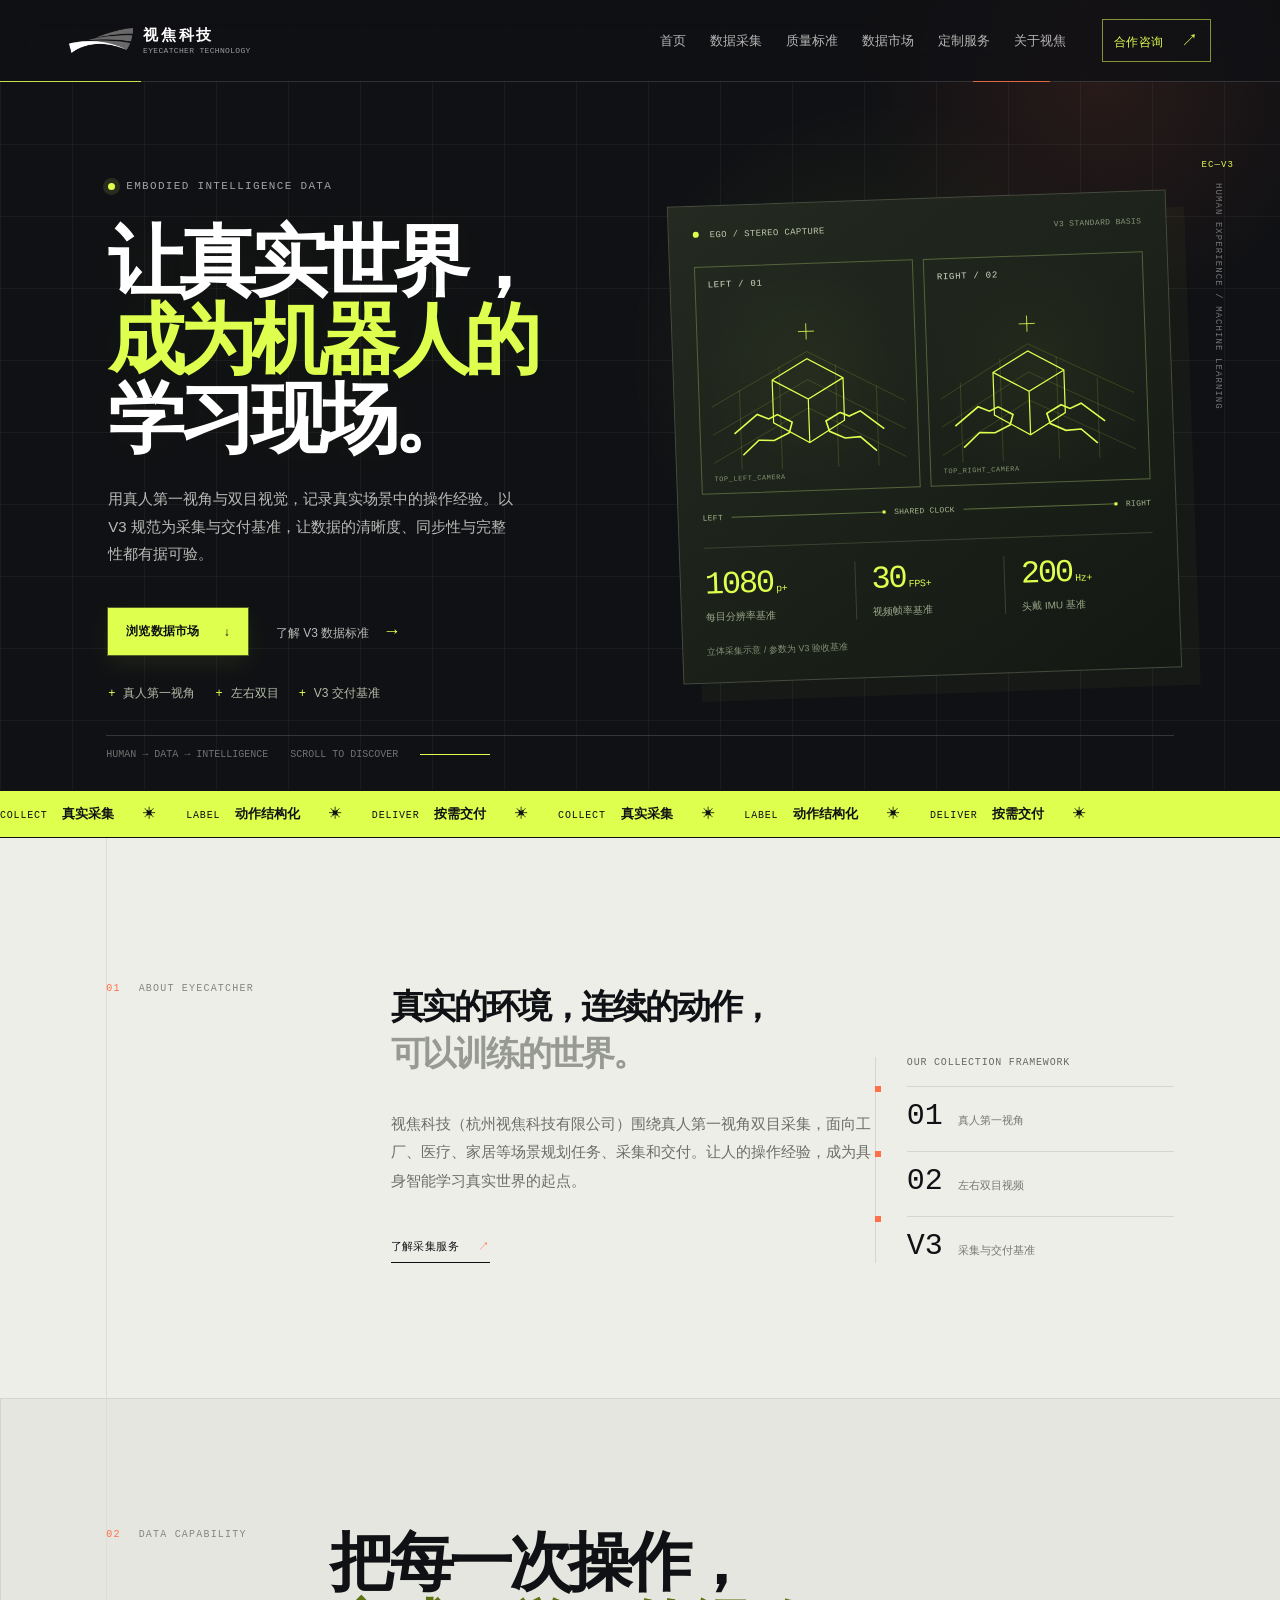
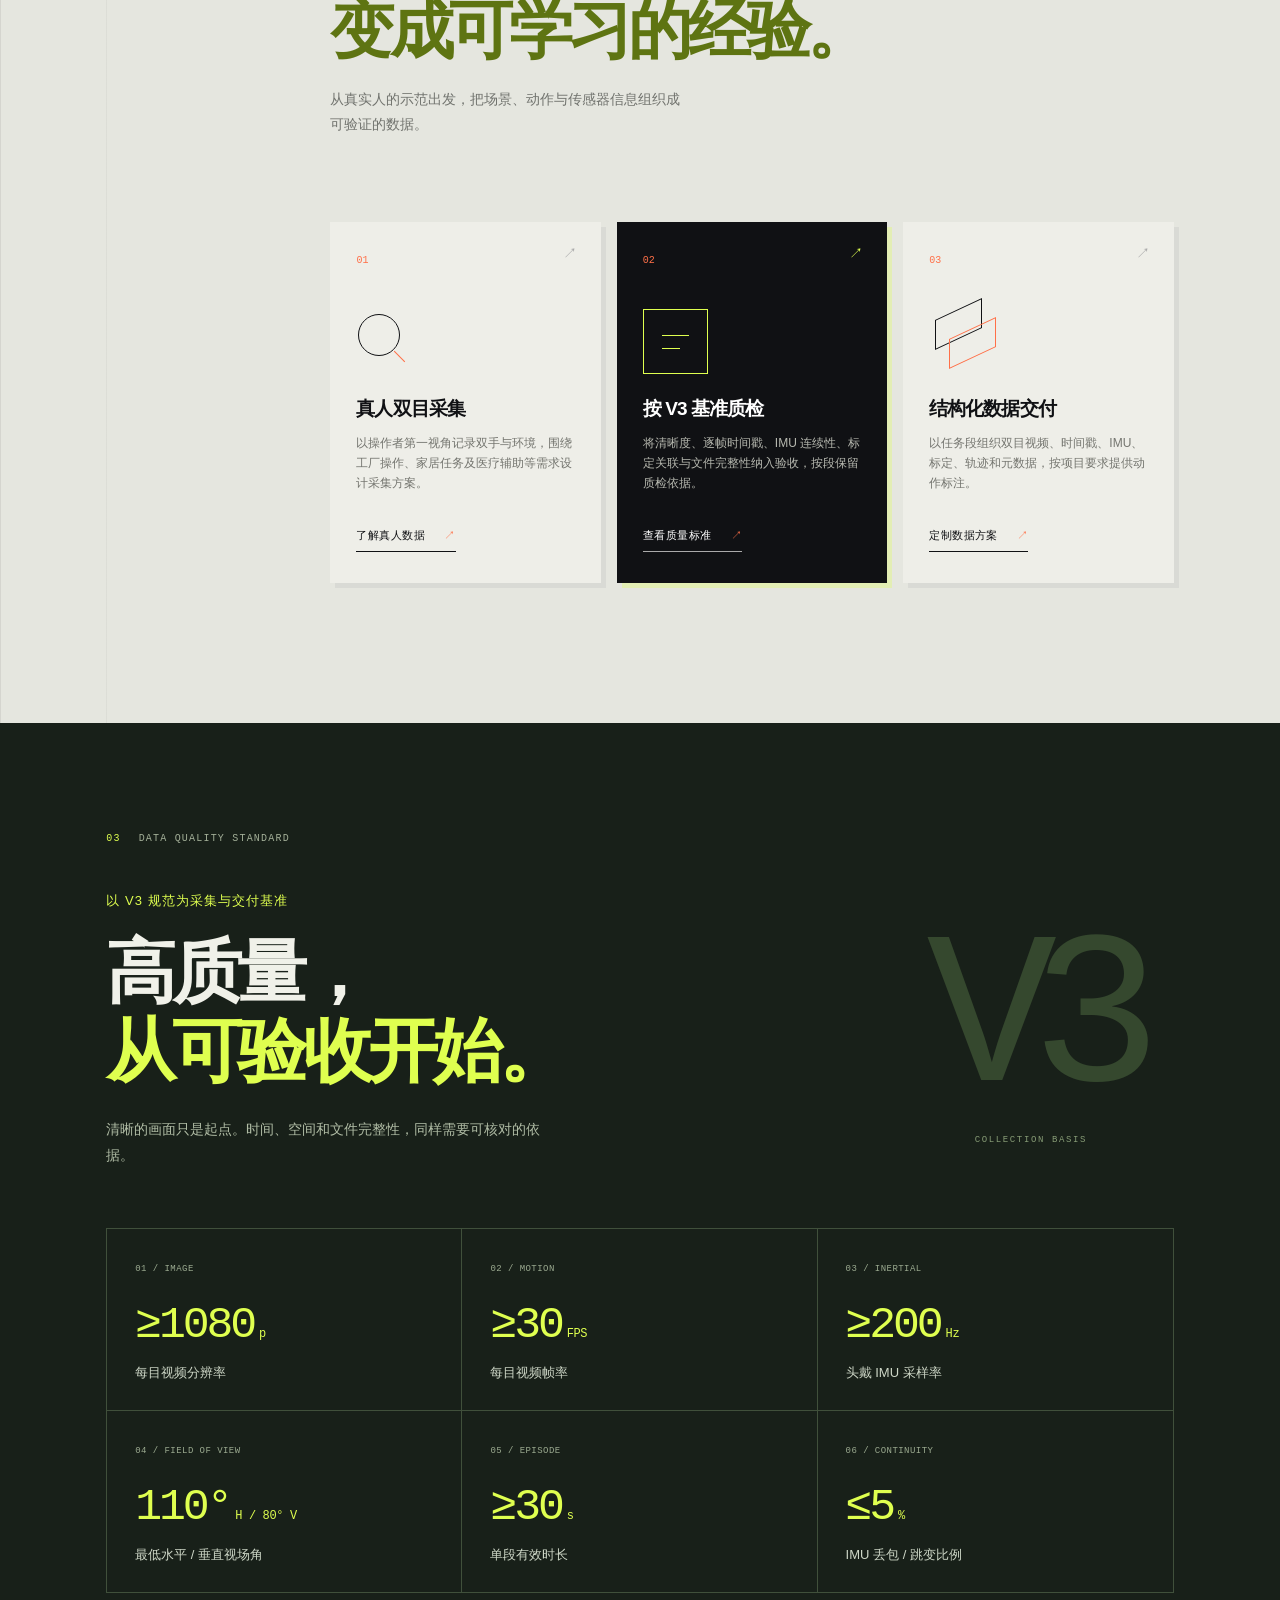
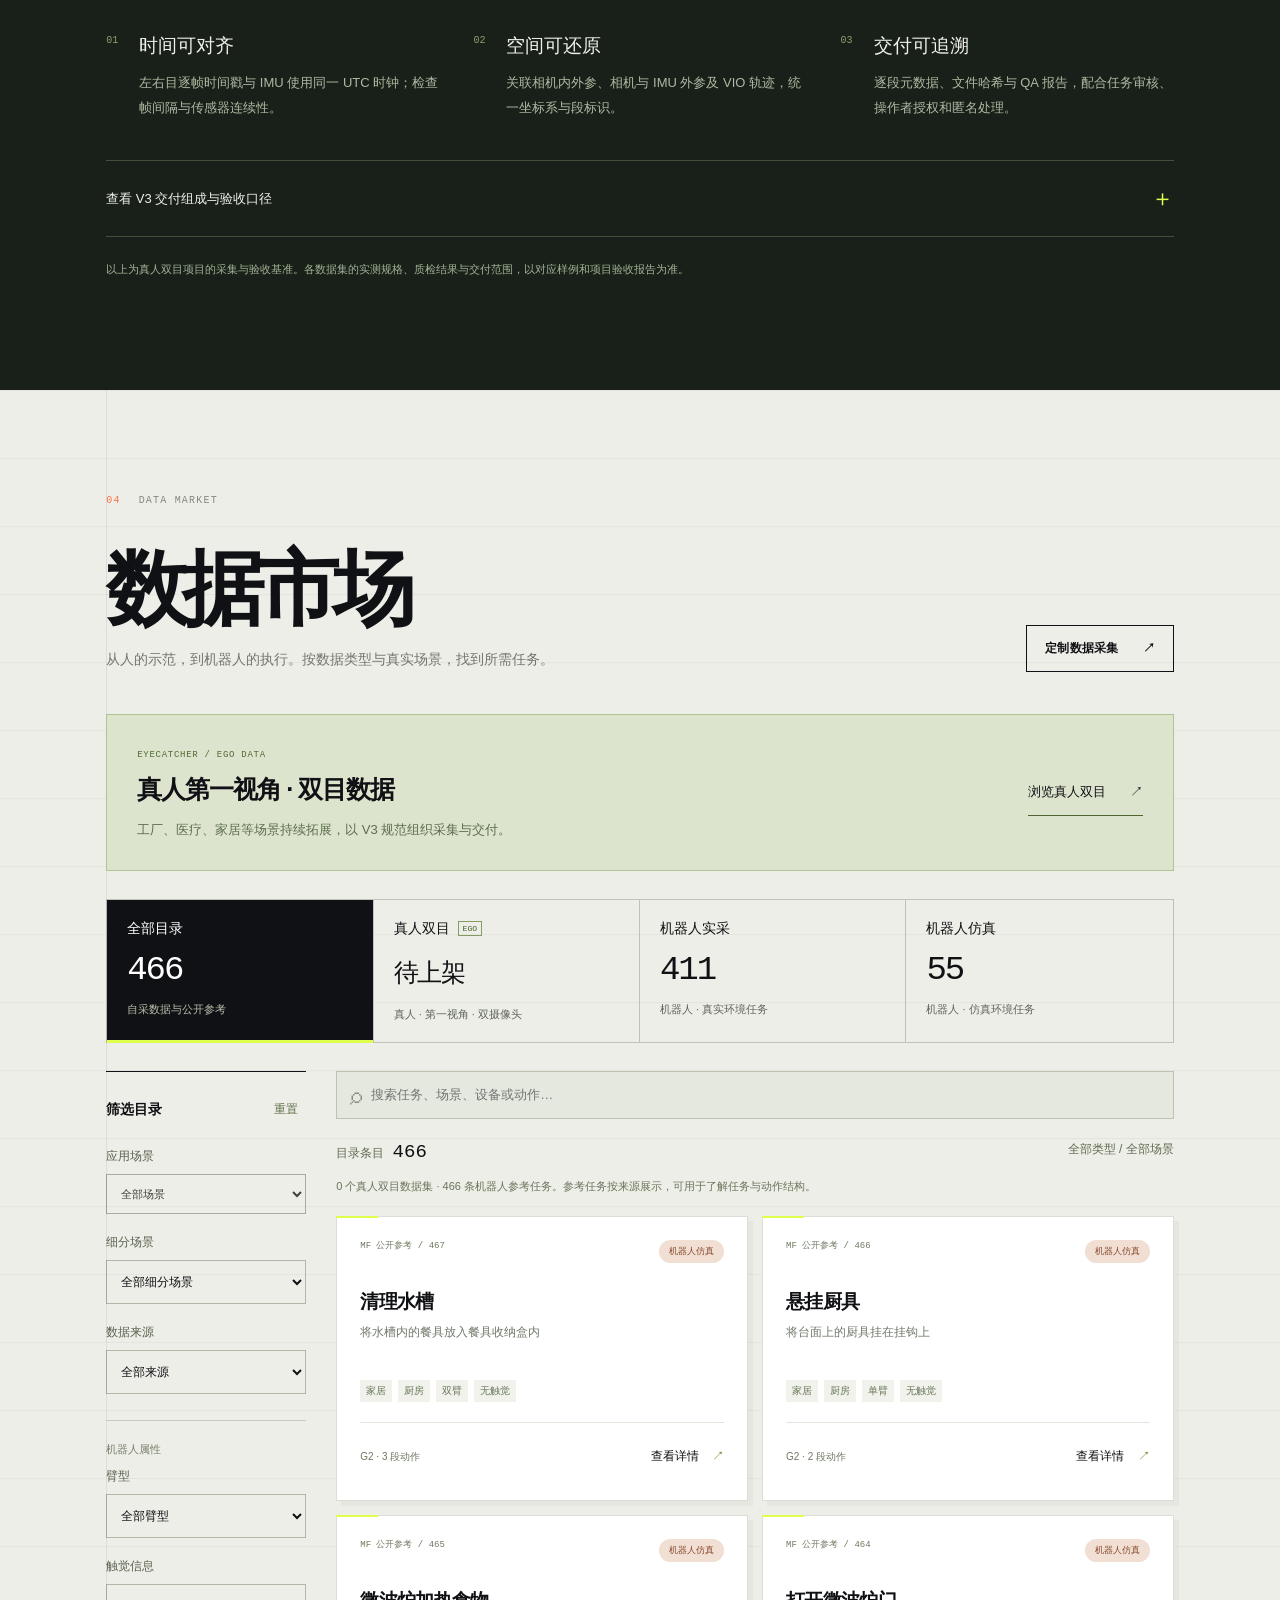
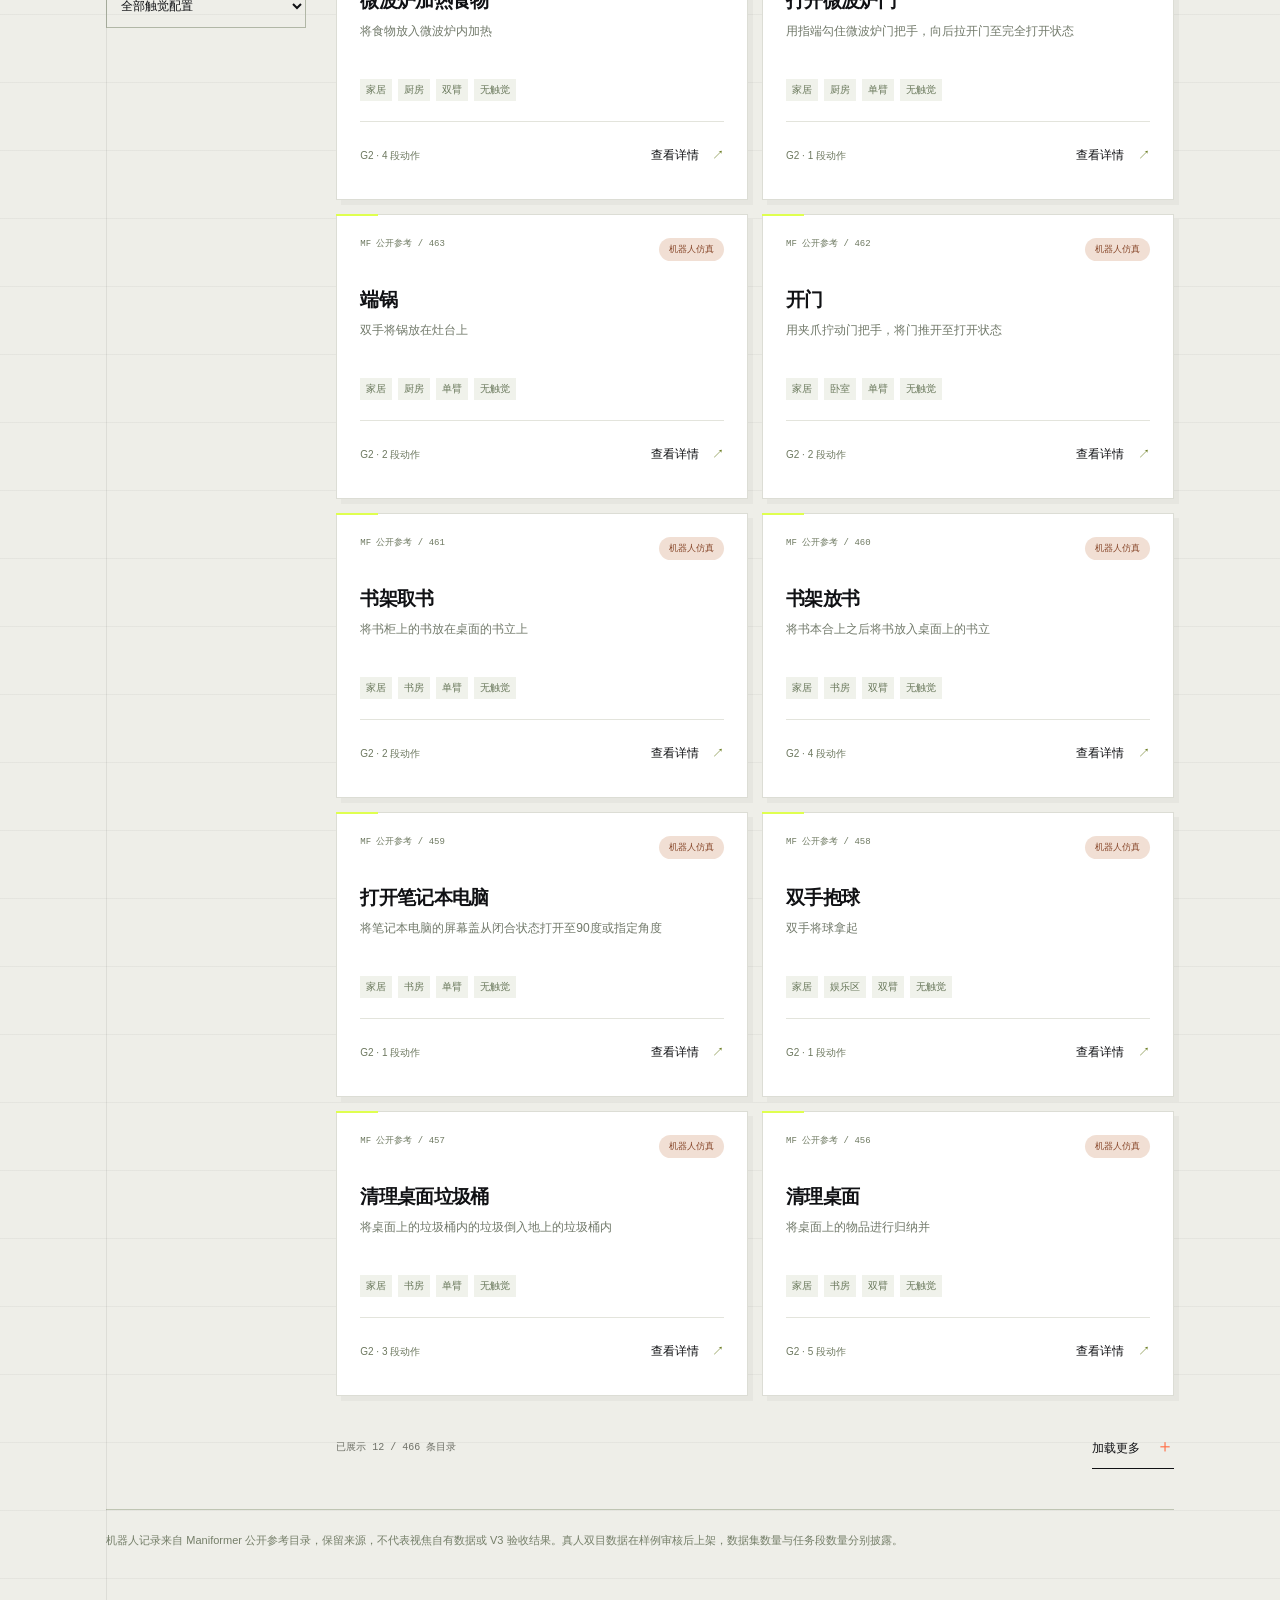
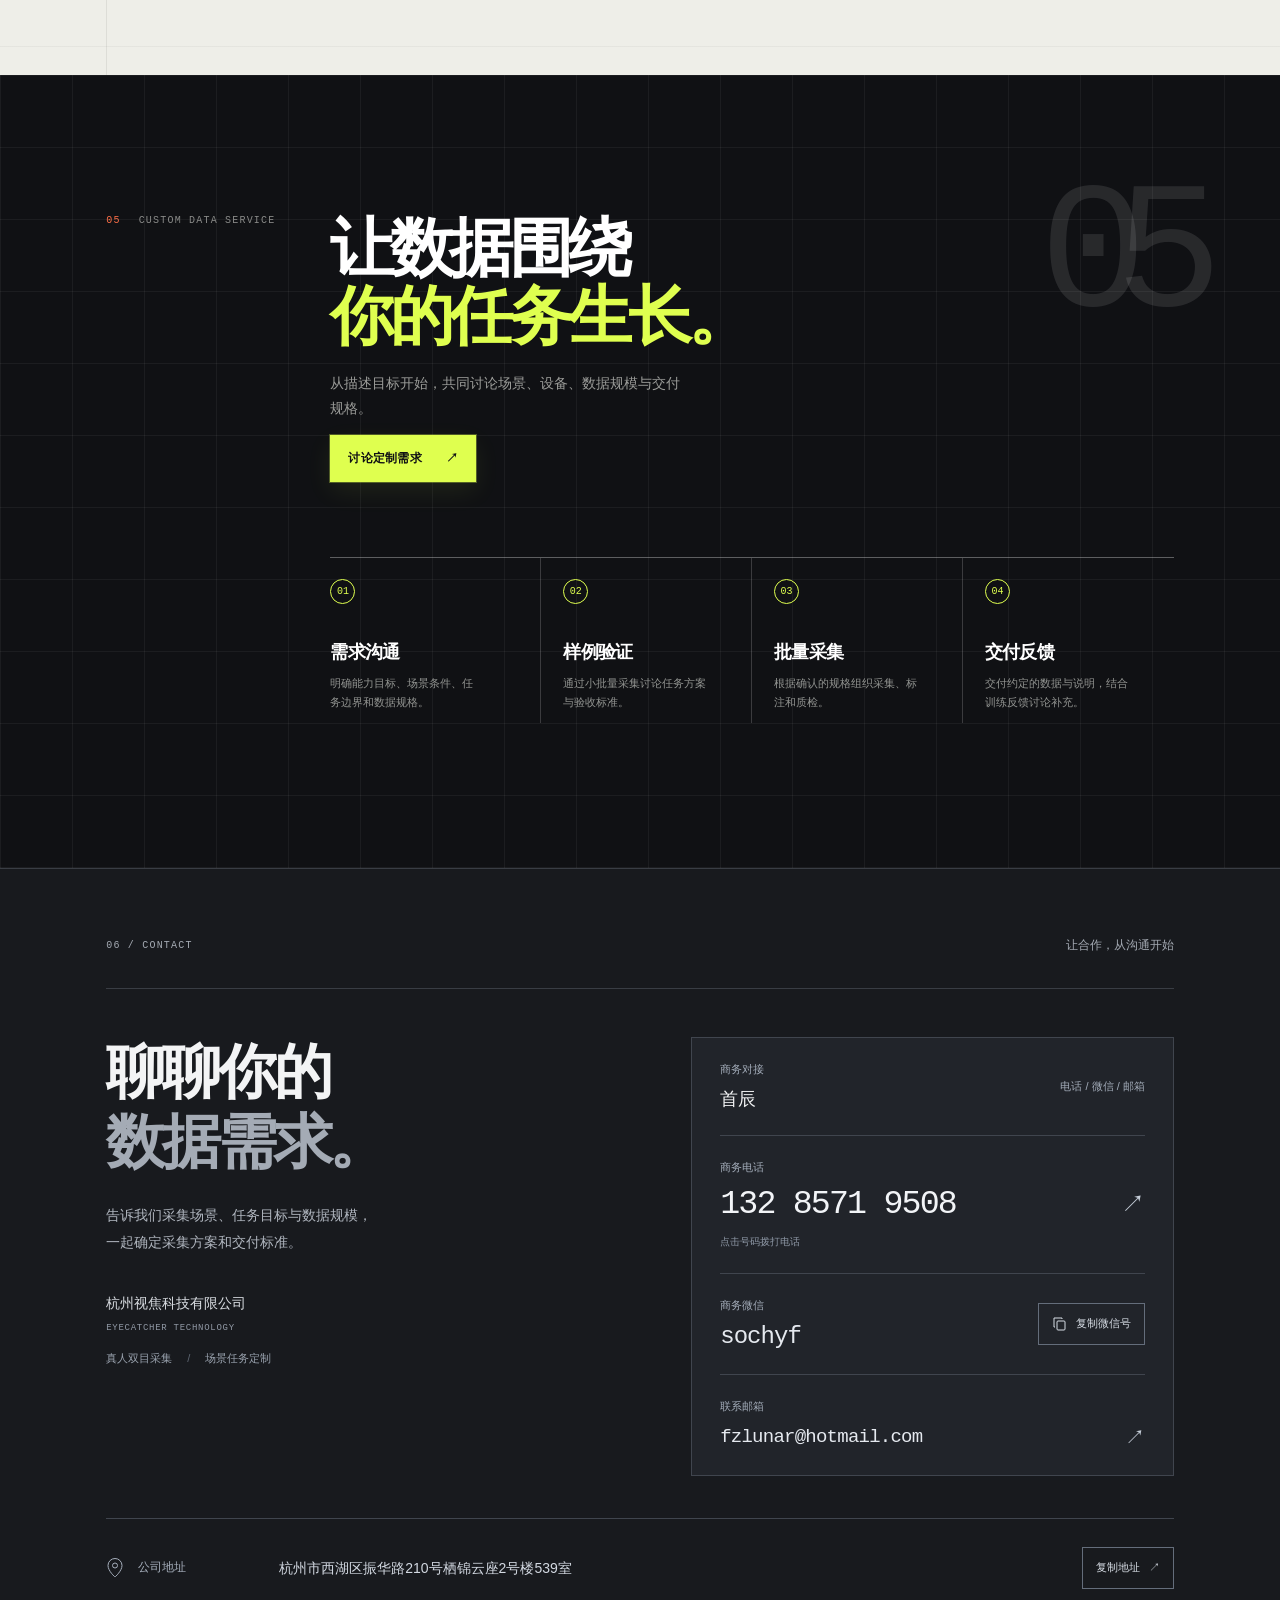
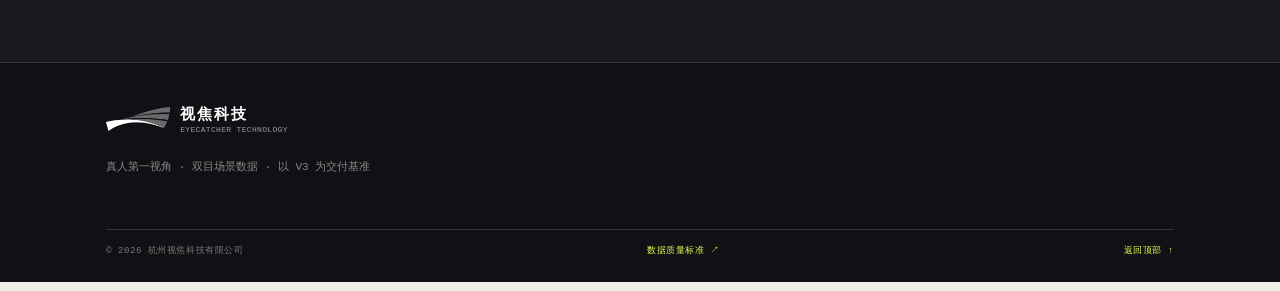
==== index.html @ 9c22e036 "Redesign contact section and add business email" ====
<!doctype html>
<html lang="zh-CN">
  <head>
    <meta charset="UTF-8" />
    <meta name="viewport" content="width=device-width, initial-scale=1.0" />
    <meta name="description" content="视焦科技：以 V3 规范为采集与交付基准，面向工厂、医疗、家居等场景提供真人第一视角双目数据采集与定制服务。" />
    <title>视焦科技 · 具身智能数据基础设施</title>
    <link rel="stylesheet" href="styles.css?v=20261016-contact3" />
  </head>
  <body>
    <div class="site-shell">
      <header class="site-header" id="top">
        <a class="brand" href="#top" aria-label="视焦科技首页">
          <span class="brand-mark"><img src="assets/shijiao-mark.png" alt="视焦科技标志" /></span>
          <span class="brand-copy"><strong>视焦科技</strong><small>EYECATCHER TECHNOLOGY</small></span>
        </a>
        <nav class="desktop-nav" aria-label="主导航">
          <a href="#top">首页</a>
          <a href="#capability">数据采集</a>
          <a href="#standards">质量标准</a>
          <a href="#market">数据市场</a>
          <a href="#custom">定制服务</a>
          <a href="#about">关于视焦</a>
        </nav>
        <a class="header-cta" href="#contact">合作咨询 <span>↗</span></a>
        <button class="menu-toggle" type="button" aria-expanded="false" aria-controls="mobile-menu" aria-label="打开菜单"><span></span><span></span></button>
      </header>

      <div class="mobile-menu" id="mobile-menu" aria-hidden="true">
        <a href="#top">首页</a><a href="#capability">数据采集</a><a href="#standards">质量标准</a><a href="#market">数据市场</a><a href="#custom">定制服务</a><a href="#about">关于视焦</a><a href="#contact">联系我们 ↗</a>
      </div>

      <main>
        <section class="hero section-grid">
          <div class="hero-copy">
            <p class="eyebrow"><span class="pulse-dot"></span> EMBODIED INTELLIGENCE DATA</p>
            <h1>让真实世界，<br /><em>成为机器人的</em><br />学习现场。</h1>
            <p class="hero-lede">用真人第一视角与双目视觉，记录真实场景中的操作经验。以 V3 规范为采集与交付基准，让数据的清晰度、同步性与完整性都有据可验。</p>
            <div class="hero-actions"><a class="button button-dark" href="#market">浏览数据市场 <span>↓</span></a><a class="text-link" href="#standards">了解 V3 数据标准 <span>→</span></a></div>
            <div class="hero-proof"><span>真人第一视角</span><span>左右双目</span><span>V3 交付基准</span></div>
          </div>
          <div class="hero-visual stereo-hero" aria-label="真人第一视角左右双目采集示意图，非实际采集画面">
            <div class="stereo-topline"><span><i></i> EGO / STEREO CAPTURE</span><span>V3 STANDARD BASIS</span></div>
            <div class="stereo-pair" aria-hidden="true">
              <div class="stereo-eye"><span>LEFT / 01</span><svg viewBox="0 0 240 220" fill="none"><path d="M0 175 120 110 240 175M0 210 120 145 240 210M0 140 120 75 240 140M35 220V120M85 220V92M155 220V92M205 220V120" stroke="currentColor" opacity=".18"/><path d="m76 109 44-25 44 25v53l-44 26-44-26zM76 109l44 25 44-25M120 134v54" stroke="currentColor" stroke-width="1.5"/><path d="m27 174 29-23 14 6 11-5 18 10-4 13-19 9-19-1-20 18M213 174l-29-23-14 6-11-5-18 10 4 13 19 9 19-1 20 18" stroke="currentColor" stroke-width="2"/><path d="M110 50h20M120 40v20" stroke="currentColor"/></svg><small>TOP_LEFT_CAMERA</small></div>
              <div class="stereo-eye"><span>RIGHT / 02</span><svg viewBox="0 0 240 220" fill="none"><path d="M0 175 110 110 240 175M0 210 110 145 240 210M0 140 110 75 240 140M25 220V120M75 220V92M145 220V92M195 220V120" stroke="currentColor" opacity=".18"/><path d="m66 109 44-25 44 25v53l-44 26-44-26zM66 109l44 25 44-25M110 134v54" stroke="currentColor" stroke-width="1.5"/><path d="m17 174 29-23 14 6 11-5 18 10-4 13-19 9-19-1-20 18M203 174l-29-23-14 6-11-5-18 10 4 13 19 9 19-1 20 18" stroke="currentColor" stroke-width="2"/><path d="M100 50h20M110 40v20" stroke="currentColor"/></svg><small>TOP_RIGHT_CAMERA</small></div>
            </div>
            <div class="stereo-timebase"><span>LEFT</span><i></i><span>SHARED CLOCK</span><i></i><span>RIGHT</span></div>
            <div class="stereo-specs"><div><strong>1080<span>p+</span></strong><small>每目分辨率基准</small></div><div><strong>30<span>FPS+</span></strong><small>视频帧率基准</small></div><div><strong>200<span>Hz+</span></strong><small>头戴 IMU 基准</small></div></div>
            <p class="stereo-caption">立体采集示意 / 参数为 V3 验收基准</p>
          </div>
          <div class="hero-stamp"><span>EC—V3</span><span>HUMAN EXPERIENCE / MACHINE LEARNING</span></div>
          <div class="hero-footer"><span>HUMAN → DATA → INTELLIGENCE</span><span>SCROLL TO DISCOVER</span><span class="scroll-line"></span></div>
        </section>

        <div class="ticker" aria-label="视焦科技能力关键词"><div class="ticker-track"><span>COLLECT <i>真实采集</i></span><b>✳</b><span>LABEL <i>动作结构化</i></span><b>✳</b><span>DELIVER <i>按需交付</i></span><b>✳</b><span>COLLECT <i>真实采集</i></span><b>✳</b><span>LABEL <i>动作结构化</i></span><b>✳</b><span>DELIVER <i>按需交付</i></span><b>✳</b></div></div>

        <section class="intro section-grid" id="about">
          <div class="section-kicker"><span>01</span><span>ABOUT EYECATCHER</span></div>
          <div class="intro-content"><p class="display-copy">真实的环境，连续的动作，<br /><span>可以训练的世界。</span></p><p class="body-copy">视焦科技（杭州视焦科技有限公司）围绕真人第一视角双目采集，面向工厂、医疗、家居等场景规划任务、采集和交付。让人的操作经验，成为具身智能学习真实世界的起点。</p><a class="arrow-link" href="#capability">了解采集服务 <span>↗</span></a></div>
          <div class="intro-stats"><p class="stats-caption">OUR COLLECTION FRAMEWORK</p><div><strong>01</strong><span>真人第一视角</span></div><div><strong>02</strong><span>左右双目视频</span></div><div><strong>V3</strong><span>采集与交付基准</span></div></div>
        </section>

        <section class="capability section-grid" id="capability">
          <div class="section-kicker"><span>02</span><span>DATA CAPABILITY</span></div>
          <div class="capability-heading"><h2>把每一次操作，<br /><em>变成可学习的经验。</em></h2><p>从真实人的示范出发，把场景、动作与传感器信息组织成可验证的数据。</p></div>
          <div class="capability-cards">
            <article class="cap-card"><span class="card-index">01</span><div class="card-icon icon-capture"></div><h3>真人双目采集</h3><p>以操作者第一视角记录双手与环境，围绕工厂操作、家居任务及医疗辅助等需求设计采集方案。</p><a href="#market" data-select-kind="human_stereo">了解真人数据 <span>↗</span></a></article>
            <article class="cap-card cap-card-accent"><span class="card-index">02</span><div class="card-icon icon-label"></div><h3>按 V3 基准质检</h3><p>将清晰度、逐帧时间戳、IMU 连续性、标定关联与文件完整性纳入验收，按段保留质检依据。</p><a href="#standards">查看质量标准 <span>↗</span></a></article>
            <article class="cap-card"><span class="card-index">03</span><div class="card-icon icon-deliver"></div><h3>结构化数据交付</h3><p>以任务段组织双目视频、时间戳、IMU、标定、轨迹和元数据，按项目要求提供动作标注。</p><a href="#custom">定制数据方案 <span>↗</span></a></article>
          </div>
        </section>

        <section class="standards section-grid" id="standards" aria-labelledby="standards-title">
          <div class="section-kicker"><span>03</span><span>DATA QUALITY STANDARD</span></div>
          <div class="standards-heading"><div><p class="standard-eyebrow">以 V3 规范为采集与交付基准</p><h2 id="standards-title">高质量，<br /><em>从可验收开始。</em></h2><p>清晰的画面只是起点。时间、空间和文件完整性，同样需要可核对的依据。</p></div><span class="standard-version" aria-hidden="true">V3<span>COLLECTION BASIS</span></span></div>
          <div class="standard-metrics" aria-label="V3 采集验收参数"><article><span>01 / IMAGE</span><strong>≥1080<small>p</small></strong><h3>每目视频分辨率</h3></article><article><span>02 / MOTION</span><strong>≥30<small>FPS</small></strong><h3>每目视频帧率</h3></article><article><span>03 / INERTIAL</span><strong>≥200<small>Hz</small></strong><h3>头戴 IMU 采样率</h3></article><article><span>04 / FIELD OF VIEW</span><strong>110°<small>H / 80° V</small></strong><h3>最低水平 / 垂直视场角</h3></article><article><span>05 / EPISODE</span><strong>≥30<small>s</small></strong><h3>单段有效时长</h3></article><article><span>06 / CONTINUITY</span><strong>≤5<small>%</small></strong><h3>IMU 丢包 / 跳变比例</h3></article></div>
          <div class="quality-evidence"><article><span>01</span><h3>时间可对齐</h3><p>左右目逐帧时间戳与 IMU 使用同一 UTC 时钟；检查帧间隔与传感器连续性。</p></article><article><span>02</span><h3>空间可还原</h3><p>关联相机内外参、相机与 IMU 外参及 VIO 轨迹，统一坐标系与段标识。</p></article><article><span>03</span><h3>交付可追溯</h3><p>逐段元数据、文件哈希与 QA 报告，配合任务审核、操作者授权和匿名处理。</p></article></div>
          <details class="standard-details"><summary>查看 V3 交付组成与验收口径 <span aria-hidden="true">＋</span></summary><div class="standard-detail-grid"><div><h3>按任务段组织交付</h3><ul><li>左右目 MP4 视频，AV1 / H.265 编码；符合规范的原始 H.264 可保留。</li><li>两路逐帧时间戳、IMU CSV、独立元数据 JSON。</li><li>内外参标定、VIO 系统说明与位姿轨迹、逐段 QA。</li><li>批次索引与交付说明；动作标注按合同要求提供。</li></ul></div><div><h3>质量验收要点</h3><ul><li>全传感器共享时钟；采用无线传输时，延迟小于 10 ms。</li><li>相机帧间隔 P99 与标称帧间隔的偏差不超过 10 ms；逐帧行数与视频帧数一致。</li><li>视频去除拍摄时间、GPS、厂商等描述性内置元数据，描述信息独立保存。</li><li>文件哈希、标定关联与必填元数据逐项核对，异常在报告中披露。</li></ul></div></div></details>
          <p class="standard-footnote">以上为真人双目项目的采集与验收基准。各数据集的实测规格、质检结果与交付范围，以对应样例和项目验收报告为准。</p>
        </section>

        <section class="market section-grid market-v2" id="market" aria-labelledby="market-title">
          <div class="section-kicker"><span>04</span><span>DATA MARKET</span></div>
          <div class="market-heading"><div><h2 id="market-title">数据市场</h2><p>从人的示范，到机器人的执行。按数据类型与真实场景，找到所需任务。</p></div><a class="button button-outline" href="#contact" data-inquiry="定制场景数据采集">定制数据采集 <span>↗</span></a></div>
          <div class="market-feature"><div><span class="feature-label">EYECATCHER / EGO DATA</span><h3>真人第一视角 · 双目数据</h3><p>工厂、医疗、家居等场景持续拓展，以 V3 规范组织采集与交付。</p></div><a href="#market-workspace" data-select-kind="human_stereo">浏览真人双目 <span>↗</span></a></div>
          <div class="market-types" role="group" aria-label="按数据类型筛选"><button type="button" class="type-button is-active" aria-pressed="true" data-kind="all"><span>全部目录</span><strong id="count-all">—</strong><small>自采数据与公开参考</small></button><button type="button" class="type-button" aria-pressed="false" data-kind="human_stereo"><span>真人双目 <i>EGO</i></span><strong id="count-human">—</strong><small>真人 · 第一视角 · 双摄像头</small></button><button type="button" class="type-button" aria-pressed="false" data-kind="robot_real"><span>机器人实采</span><strong id="count-real">—</strong><small>机器人 · 真实环境任务</small></button><button type="button" class="type-button" aria-pressed="false" data-kind="robot_sim"><span>机器人仿真</span><strong id="count-sim">—</strong><small>机器人 · 仿真环境任务</small></button></div>
          <div class="market-layout" id="market-workspace">
            <aside class="market-filters" aria-label="数据筛选"><div class="filter-heading"><h3>筛选目录</h3><button class="reset-filters" id="reset-filters" type="button">重置</button></div><label class="filter-field"><span>应用场景</span><select id="scene-filter"><option value="all">全部场景</option></select></label><label class="filter-field"><span>细分场景</span><select id="subscene-filter"><option value="all">全部细分场景</option></select></label><label class="filter-field"><span>数据来源</span><select id="source-filter"><option value="all">全部来源</option><option value="eyecatcher">视焦自采</option><option value="maniformer">Maniformer 公开参考</option></select></label><div id="robot-filters"><p class="filter-section-label">机器人属性</p><label class="filter-field"><span>臂型</span><select id="arm-filter"><option value="all">全部臂型</option></select></label><label class="filter-field"><span>触觉信息</span><select id="tactile-filter"><option value="all">全部触觉配置</option><option value="有触觉">有触觉</option><option value="无触觉">无触觉</option></select></label></div><div class="filter-standard" id="stereo-filter-note" hidden><span>V3 / 采集基准</span><p>双目视频 + IMU<br />标定 + 轨迹 + QA</p><a href="#standards">查看验收参数 ↗</a></div></aside>
            <div class="market-results"><label class="search-box"><span aria-hidden="true">⌕</span><input id="search-input" aria-label="搜索任务、场景、设备或动作" type="search" placeholder="搜索任务、场景、设备或动作…" /></label><div class="market-meta"><span role="status" id="result-summary">目录条目 <b id="result-count">—</b></span><span id="result-scope">全部类型 / 全部场景</span></div><div id="active-filters" class="active-filters" aria-label="当前筛选条件" hidden></div><p class="catalog-context" id="catalog-context">正在加载目录…</p><div class="market-grid" id="market-grid"><div class="loading-state">正在加载数据市场…</div></div><div class="market-footer"><div class="catalog-pagination"><span id="catalog-progress" aria-live="polite"></span><button class="load-more" id="load-more" type="button" hidden>加载更多 <span>＋</span></button></div></div></div>
          </div>
          <p class="market-note market-provenance">机器人记录来自 Maniformer 公开参考目录，保留来源，不代表视焦自有数据或 V3 验收结果。真人双目数据在样例审核后上架，数据集数量与任务段数量分别披露。</p>
        </section>

        <section class="workflow section-grid" id="custom">
          <div class="section-kicker"><span>05</span><span>CUSTOM DATA SERVICE</span></div>
          <div class="workflow-heading"><h2>让数据围绕<br /><em>你的任务生长。</em></h2><p>从描述目标开始，共同讨论场景、设备、数据规模与交付规格。</p><a class="button button-dark" href="#contact">讨论定制需求 <span>↗</span></a></div>
          <div class="steps"><div class="step"><span>01</span><h3>需求沟通</h3><p>明确能力目标、场景条件、任务边界和数据规格。</p></div><div class="step"><span>02</span><h3>样例验证</h3><p>通过小批量采集讨论任务方案与验收标准。</p></div><div class="step"><span>03</span><h3>批量采集</h3><p>根据确认的规格组织采集、标注和质检。</p></div><div class="step"><span>04</span><h3>交付反馈</h3><p>交付约定的数据与说明，结合训练反馈讨论补充。</p></div></div>
        </section>

        <section class="contact section-grid" id="contact" aria-labelledby="contact-title">
          <div class="contact-section-label"><span>06 / CONTACT</span><span>让合作，从沟通开始</span></div>
          <div class="contact-layout">
            <div class="contact-copy">
              <h2 id="contact-title">聊聊你的<br /><em>数据需求。</em></h2>
              <p class="contact-description">告诉我们采集场景、任务目标与数据规模，<br class="contact-desktop-break" />一起确定采集方案和交付标准。</p>
              <p id="inquiry-context" class="inquiry-context" hidden role="status"></p>
              <div class="contact-company"><strong>杭州视焦科技有限公司</strong><span>EYECATCHER TECHNOLOGY</span><p>真人双目采集 <i aria-hidden="true">/</i> 场景任务定制</p></div>
            </div>
            <div class="contact-panel" id="contact-info" aria-label="商务联系方式">
              <div class="contact-person"><div><span class="contact-field-label">商务对接</span><strong>首辰</strong></div><span class="contact-person-note">电话 / 微信 / 邮箱</span></div>
              <a class="contact-phone" href="tel:13285719508" aria-label="拨打商务电话 13285719508"><span class="contact-field-label">商务电话</span><span class="contact-phone-line"><strong>132 8571 9508</strong><span class="contact-link-arrow" aria-hidden="true">↗</span></span><span class="contact-phone-hint">点击号码拨打电话</span></a>
              <div class="contact-wechat"><div><span class="contact-field-label">商务微信</span><strong>sochyf</strong></div><button class="contact-copy-button" type="button" data-copy-text="sochyf" data-copy-name="微信号" aria-label="复制微信号 sochyf"><svg width="15" height="16" viewBox="0 0 15 16" fill="none" aria-hidden="true"><rect x="5" y="5" width="8" height="9" rx="1" stroke="currentColor"/><path d="M10 3V2H2v9h1" stroke="currentColor"/></svg><span data-copy-label>复制微信号</span></button></div>
              <a class="contact-email" href="mailto:fzlunar@hotmail.com" aria-label="发送商务邮件至 fzlunar@hotmail.com"><span class="contact-field-label">联系邮箱</span><span class="contact-email-line"><strong>fzlunar@hotmail.com</strong><span class="contact-link-arrow" aria-hidden="true">↗</span></span></a>
            </div>
          </div>
          <div class="contact-location"><div class="contact-location-label"><svg width="18" height="22" viewBox="0 0 18 22" fill="none" aria-hidden="true"><path d="M16 8.5C16 14 9 20 9 20S2 14 2 8.5a7 7 0 0 1 14 0Z" stroke="currentColor"/><circle cx="9" cy="8.5" r="2.5" stroke="currentColor"/></svg><span>公司地址</span></div><address>杭州市西湖区振华路210号<br class="contact-mobile-break" />栖锦云座2号楼539室</address><button class="contact-copy-button" type="button" data-copy-text="杭州市西湖区振华路210号栖锦云座2号楼539室" data-copy-name="公司地址" aria-label="复制公司地址"><span data-copy-label>复制地址</span><span aria-hidden="true">↗</span></button></div>
          <p class="contact-action-status" id="contact-action-status" role="status" aria-live="polite"></p>
        </section>
      </main>

      <footer class="site-footer"><div class="footer-brand"><span class="brand-mark"><img src="assets/shijiao-mark.png" alt="" /></span><span><strong>视焦科技</strong><small>EYECATCHER TECHNOLOGY</small></span></div><p>真人第一视角 · 双目场景数据 · 以 V3 为交付基准</p><div class="footer-bottom"><span>© 2026 杭州视焦科技有限公司</span><a href="#standards">数据质量标准 ↗</a><a href="#top">返回顶部 ↑</a></div></footer>
    </div>
    <dialog class="task-dialog" id="task-dialog" aria-labelledby="task-title"><div class="task-dialog-shell"><div class="task-dialog-bar"><span>TASK RECORD / 任务详情</span><button id="close-task" type="button" aria-label="关闭任务详情" autofocus>关闭 <span aria-hidden="true">×</span></button></div><div id="task-detail"></div></div></dialog>
    <script src="app.js?v=20261016-contact3"></script>
  </body>
</html>
---- styles.css ----
:root{--ink:#111317;--paper:#f2f1ec;--muted:#85847d;--line:#d5d4ce;--acid:#d8f45b;--orange:#ff6b3d;--blue:#7fa5ff;--sans:"Manrope","Noto Sans SC",sans-serif;--mono:"DM Mono",monospace}*{box-sizing:border-box}html{scroll-behavior:smooth}body{margin:0;background:var(--paper);color:var(--ink);font-family:var(--sans);-webkit-font-smoothing:antialiased}a{color:inherit;text-decoration:none}button,input{font:inherit}.site-shell{overflow:hidden}.site-header{height:82px;padding:0 5.4vw;display:flex;align-items:center;justify-content:space-between;border-bottom:1px solid rgba(255,255,255,.12);background:var(--ink);color:#fff;position:absolute;left:0;right:0;top:0;z-index:10}.brand{display:flex;align-items:center;gap:10px}.brand-mark{width:34px;height:26px;display:block;overflow:hidden}.brand-mark img{width:100%;height:100%;object-fit:contain;object-position:center;filter:invert(1);transform:scale(1.8)}.brand-copy,.footer-brand>span:last-child{display:flex;flex-direction:column;gap:1px}.brand-copy strong,.footer-brand strong{font-size:15px;letter-spacing:.12em;font-weight:700}.brand-copy small,.footer-brand small{font:9px var(--mono);letter-spacing:.16em;color:#9a9b9c}.desktop-nav{display:flex;gap:38px;margin-left:auto;margin-right:50px}.desktop-nav a{font-size:13px;color:#b6b6b4;transition:color .2s}.desktop-nav a:hover{color:var(--acid)}.header-cta{font:12px var(--mono);color:var(--acid);letter-spacing:.04em}.header-cta span{margin-left:10px;font-size:17px}.menu-toggle,.mobile-menu{display:none}.section-grid{padding-left:8.3vw;padding-right:8.3vw}.hero{min-height:760px;background:var(--ink);color:#fff;position:relative;display:grid;grid-template-columns:44% 56%;padding-top:170px}.hero-copy{position:relative;z-index:2}.eyebrow{font:11px var(--mono);letter-spacing:.12em;color:#a2a3a2;margin:0 0 30px;display:flex;align-items:center;gap:11px}.pulse-dot{width:7px;height:7px;background:var(--acid);border-radius:100%;box-shadow:0 0 0 5px rgba(216,244,91,.12)}h1,h2,p{margin-top:0}h1{font-size:clamp(55px,6.5vw,100px);line-height:1.02;letter-spacing:-.075em;margin-bottom:28px;font-weight:700}h1 em,h2 em{font-style:normal;color:var(--acid)}.hero-lede{max-width:380px;color:#a8a9a7;font-size:15px;line-height:1.85}.hero-actions{display:flex;align-items:center;gap:28px;margin-top:40px}.button{display:inline-flex;align-items:center;gap:24px;padding:15px 18px;font-size:12px;font-weight:700;letter-spacing:.02em;transition:transform .2s,background .2s}.button:hover{transform:translateY(-3px)}.button-dark{background:var(--acid);color:var(--ink)}.button-light{background:var(--acid);color:var(--ink);padding:18px 22px}.button-outline{border:1px solid var(--ink);padding:14px 18px}.text-link{font-size:12px;color:#babbb8}.text-link span{color:var(--acid);margin-left:10px;font-size:18px}.hero-visual{height:520px;position:relative;margin-top:-55px}.orbit{position:absolute;border:1px solid rgba(216,244,91,.24);border-radius:50%;transform:rotate(-25deg)}.orbit-one{width:570px;height:250px;left:8%;top:120px}.orbit-two{width:590px;height:305px;left:7%;top:95px;transform:rotate(29deg);border-color:rgba(255,255,255,.18)}.orbit-three{width:340px;height:480px;left:27%;top:5px;transform:rotate(42deg);border-color:rgba(255,107,61,.45)}.core{position:absolute;width:120px;height:120px;border-radius:50%;background:var(--acid);color:var(--ink);left:38%;top:175px;display:flex;align-items:center;justify-content:center;box-shadow:0 0 0 16px rgba(216,244,91,.08),0 0 70px rgba(216,244,91,.3)}.core-cross:before,.core-cross:after{content:"";position:absolute;background:var(--ink)}.core-cross:before{width:36px;height:1px}.core-cross:after{height:36px;width:1px}.core-label{position:absolute;bottom:17px;font:9px var(--mono);letter-spacing:.12em}.data-node{position:absolute;border:1px solid #3b3c40;background:#1c1e20;min-width:95px;padding:10px 12px;display:flex;flex-direction:column;gap:4px}.data-node span{font:8px var(--mono);color:#929493}.data-node b{font-size:20px;font-weight:500;color:#fff}.node-a{top:92px;right:4%}.node-b{top:355px;left:7%;border-color:rgba(216,244,91,.55)}.node-b b{color:var(--acid)}.node-c{bottom:2px;right:12%}.visual-caption{position:absolute;left:2%;bottom:-14px;right:0;display:flex;justify-content:space-between;color:#666968;font:10px var(--mono);letter-spacing:.08em}.hero-footer{position:absolute;bottom:30px;left:8.3vw;right:8.3vw;border-top:1px solid #353638;padding-top:13px;color:#70716f;font:10px var(--mono);display:flex;gap:22px}.scroll-line{height:1px;background:var(--acid);width:70px;margin-top:5px}.intro{padding-top:145px;padding-bottom:135px;display:grid;grid-template-columns:21% 51% 28%;border-bottom:1px solid var(--line)}.section-kicker{display:flex;gap:18px;color:#878781;font:10px var(--mono);letter-spacing:.12em}.section-kicker span:first-child{color:var(--orange)}.intro-content{padding-left:4vw}.display-copy{font-size:clamp(32px,4vw,60px);letter-spacing:-.065em;line-height:1.18;margin-bottom:32px;font-weight:600}.display-copy span{color:#999994}.body-copy{max-width:500px;color:#6d6e68;font-size:15px;line-height:1.9}.arrow-link,.cap-card a{display:inline-block;margin-top:29px;color:var(--ink);font:11px var(--mono);letter-spacing:.04em;border-bottom:1px solid var(--ink);padding-bottom:8px}.arrow-link span,.cap-card a span{color:var(--orange);margin-left:12px}.intro-stats{align-self:end;display:grid;grid-template-columns:1fr;gap:24px;padding-left:50px}.intro-stats div{display:flex;align-items:baseline;gap:15px;border-top:1px solid var(--line);padding-top:12px}.intro-stats strong{font:30px var(--mono);font-weight:500}.intro-stats span{font-size:11px;color:#777872}.capability{background:#dfe1da;padding-top:130px;padding-bottom:140px;display:grid;grid-template-columns:21% 79%}.capability-heading h2,.workflow-heading h2{font-size:clamp(40px,5vw,70px);line-height:1.06;letter-spacing:-.07em;margin:0 0 22px}.capability-heading p,.workflow-heading p{color:#71736e;font-size:14px;max-width:350px;line-height:1.8}.capability-cards{grid-column:2;display:grid;grid-template-columns:repeat(3,1fr);gap:13px;margin-top:70px}.cap-card{background:var(--paper);padding:26px 25px 30px;min-height:318px;position:relative;border:1px solid transparent;transition:transform .25s}.cap-card:hover{transform:translateY(-5px);border-color:var(--ink)}.cap-card-accent{background:var(--ink);color:#fff}.cap-card-accent p{color:#a3a49f}.card-index{font:10px var(--mono);color:var(--orange)}.card-icon{height:65px;width:65px;margin:42px 0 22px;position:relative}.icon-capture:before{content:"";position:absolute;width:40px;height:40px;border:1px solid var(--ink);border-radius:50%;left:2px;top:5px}.icon-capture:after{content:"";position:absolute;width:15px;height:1px;background:var(--orange);transform:rotate(45deg);left:36px;top:47px}.icon-label{border:1px solid var(--acid);border-radius:3px}.icon-label:before,.icon-label:after{content:"";position:absolute;width:27px;height:1px;background:var(--acid);left:18px}.icon-label:before{top:25px}.icon-label:after{top:38px;width:18px}.icon-deliver:before,.icon-deliver:after{content:"";position:absolute;width:45px;height:28px;border:1px solid var(--ink);transform:skewY(-25deg);left:6px}.icon-deliver:after{left:20px;top:19px;border-color:var(--orange)}.cap-card h3{font-size:19px;margin:0 0 11px;letter-spacing:-.05em}.cap-card p{font-size:12px;line-height:1.7;color:#74756f;max-width:250px}.cap-card a{margin-top:22px}.market{padding-top:140px;padding-bottom:125px;background:var(--paper)}.market-heading{grid-column:2/4;display:flex;justify-content:space-between;align-items:end}.market-heading h2{font-size:clamp(48px,6vw,82px);letter-spacing:-.08em;line-height:1;margin:0 0 17px}.market-heading p{color:#73756f;font-size:14px}.market-toolbar{grid-column:2/4;display:flex;gap:14px;margin-top:66px;border-top:1px solid var(--line);padding-top:14px;align-items:center}.search-box{background:#e5e4de;display:flex;align-items:center;padding:0 13px;width:280px;height:40px;color:#8b8d84}.search-box span{font-size:24px;line-height:1;margin-right:7px}.search-box input{background:none;border:0;outline:0;width:100%;font-size:12px;color:var(--ink)}.filter-group{display:flex;gap:6px}.filter-button,.view-toggle{height:40px;border:1px solid var(--line);background:transparent;padding:0 13px;color:#777970;font-size:11px;cursor:pointer}.filter-button span{font:9px var(--mono);margin-left:4px}.filter-button.is-active{background:var(--ink);color:#fff;border-color:var(--ink)}.view-toggle{margin-left:auto;font-size:18px}.market-meta{grid-column:2/4;display:flex;justify-content:space-between;padding:25px 0 15px;font:11px var(--mono);color:#7c7d76}.market-meta b{color:var(--orange);font-weight:400}.market-source{letter-spacing:.08em}.market-grid{grid-column:2/4;display:grid;grid-template-columns:repeat(3,1fr);gap:12px}.data-card{background:#fff;border:1px solid transparent;padding:21px 21px 19px;min-height:195px;display:flex;flex-direction:column;transition:border-color .2s,transform .2s}.data-card:hover{border-color:var(--ink);transform:translateY(-3px)}.data-card-top{display:flex;justify-content:space-between;align-items:center;margin-bottom:27px}.data-id{font:10px var(--mono);color:#a0a19c}.data-type{font:9px var(--mono);padding:5px 7px;background:#e7e8e2;color:#676963}.data-type.sim{background:#f6d9cd;color:#b24928}.data-card h3{font-size:17px;letter-spacing:-.045em;margin:0 0 7px}.data-card p{font-size:11px;line-height:1.65;color:#85867f;margin:0;display:-webkit-box;-webkit-line-clamp:2;-webkit-box-orient:vertical;overflow:hidden}.data-tags{margin-top:auto;display:flex;gap:5px;flex-wrap:wrap}.data-tags span{font:9px var(--mono);color:#73746d;border-bottom:1px solid #dbdcd6;padding-bottom:2px}.loading-state,.empty-state{grid-column:1/-1;padding:50px;text-align:center;color:#888;font:11px var(--mono)}.market-footer{grid-column:2/4;display:flex;justify-content:space-between;align-items:center;margin-top:29px}.load-more{background:transparent;border:0;border-bottom:1px solid var(--ink);padding:8px 0;color:var(--ink);font:11px var(--mono);cursor:pointer}.load-more span{color:var(--orange);font-size:18px;margin-left:9px}.market-note{font:10px var(--mono);color:#9a9b95}.workflow{background:var(--ink);color:#fff;padding-top:140px;padding-bottom:145px;display:grid;grid-template-columns:21% 79%}.workflow .section-kicker{color:#898a88}.workflow-heading h2{margin-bottom:20px}.workflow-heading p{color:#9b9c99}.steps{grid-column:2;display:grid;grid-template-columns:repeat(4,1fr);border-top:1px solid #3a3b3d;margin-top:75px}.step{padding:21px 23px 0 0;border-right:1px solid #3a3b3d;min-height:160px}.step:not(:first-child){padding-left:22px}.step:last-child{border-right:0}.step>span{font:10px var(--mono);color:var(--acid)}.step h3{font-size:18px;margin:36px 0 10px;letter-spacing:-.04em}.step p{font-size:11px;line-height:1.7;color:#929491;max-width:145px}.contact{background:var(--orange);color:var(--ink);min-height:580px;padding-top:120px;padding-bottom:85px;position:relative;display:grid;grid-template-columns:21% 50% 29%;overflow:hidden}.contact-backdrop{position:absolute;right:-3vw;bottom:-57px;color:rgba(255,255,255,.14);font-size:16vw;line-height:.72;letter-spacing:-.1em;font-weight:800;pointer-events:none}.contact-backdrop span{margin-left:7vw}.contact-inner{position:relative;z-index:1}.contact-inner .eyebrow{color:#6c2f21}.contact-inner .pulse-dot{background:var(--ink);box-shadow:none}.contact-inner h2{font-size:clamp(50px,6.2vw,92px);line-height:.98;letter-spacing:-.08em;margin:0 0 27px}.contact-inner h2 em{color:#fff}.contact-inner>p:not(.eyebrow){font-size:14px;line-height:1.8;max-width:390px;color:#743324}.contact-info{position:relative;z-index:1;align-self:end;border-top:1px solid rgba(17,19,23,.26);padding-top:15px;display:grid;gap:22px}.contact-info span{font:10px var(--mono);color:#743324;display:block;margin-bottom:7px}.contact-info a,.contact-info p{font-size:12px;margin:0}.site-footer{background:var(--ink);color:#fff;padding:42px 8.3vw 25px}.footer-brand{display:flex;align-items:center;gap:10px}.footer-brand .brand-mark{height:28px}.site-footer>p{color:#848683;font:11px var(--mono);margin:25px 0 55px}.footer-bottom{border-top:1px solid #343537;padding-top:14px;display:flex;justify-content:space-between;color:#777976;font:9px var(--mono);letter-spacing:.06em}.footer-bottom a{color:var(--acid)}@media(max-width:900px){.section-grid{padding-left:7vw;padding-right:7vw}.desktop-nav,.header-cta{display:none}.menu-toggle{display:flex;flex-direction:column;gap:6px;border:0;background:transparent}.menu-toggle span{width:24px;height:1px;background:#fff}.mobile-menu{display:flex;position:fixed;z-index:9;top:82px;left:0;right:0;background:var(--ink);padding:25px 7vw;flex-direction:column;gap:20px;transform:translateY(-120%);transition:transform .3s}.mobile-menu.is-open{transform:translateY(0)}.mobile-menu a{color:#fff;font-size:15px}.hero{grid-template-columns:1fr;min-height:940px;padding-top:145px}.hero-visual{margin-top:55px;height:360px}.hero-footer{left:7vw;right:7vw}.orbit-one{width:410px;height:200px;left:2%;top:60px}.orbit-two{width:440px;height:240px;left:0;top:40px}.orbit-three{width:260px;height:340px;left:24%;top:0}.core{width:90px;height:90px;left:39%;top:112px}.node-a{top:24px;right:0}.node-b{top:252px;left:0}.node-c{bottom:0;right:2%}.visual-caption{bottom:-18px;left:0;font-size:8px}.intro,.capability,.workflow,.contact{grid-template-columns:1fr}.section-kicker{margin-bottom:45px}.intro{padding-top:90px;padding-bottom:90px}.intro-content{padding-left:0}.intro-stats{padding-left:0;margin-top:65px;grid-template-columns:repeat(3,1fr);gap:10px}.intro-stats div{display:block}.intro-stats strong{display:block;font-size:24px;margin-bottom:8px}.capability,.workflow{padding-top:90px;padding-bottom:90px}.capability-cards{grid-column:1;grid-template-columns:1fr;margin-top:50px}.cap-card{min-height:275px}.market{padding-top:90px;padding-bottom:90px}.market-heading,.market-toolbar,.market-meta,.market-grid,.market-footer{grid-column:1}.market-heading{display:block}.market-heading .button{margin-top:25px}.market-toolbar{margin-top:45px;align-items:stretch;flex-wrap:wrap}.search-box{width:100%}.filter-group{overflow:auto;max-width:calc(100% - 45px)}.market-grid{grid-template-columns:1fr}.market-footer{display:block}.market-note{display:block;margin-top:19px}.steps{grid-column:1;grid-template-columns:repeat(2,1fr);margin-top:50px}.step:nth-child(2){border-right:0}.step:nth-child(3),.step:nth-child(4){border-top:1px solid #3a3b3d;padding-top:21px}.contact{padding-top:90px;padding-bottom:70px}.contact-info{margin-top:80px}.footer-bottom{flex-wrap:wrap;gap:12px}.footer-bottom span:nth-child(2){display:none}}

/* Content prototype: brand corrections, catalog layout and accessibility. */
:root { --sans: "Avenir Next", "PingFang SC", "Microsoft YaHei", sans-serif; --mono: Menlo, Consolas, monospace; }
.brand-mark { width: 58px; height: 28px; flex-shrink: 0; }
.brand-mark img { transform: none; }
.brand-copy small, .footer-brand small { font-size: 8px; letter-spacing: .04em; }
.desktop-nav { gap: 24px; margin-right: 36px; }
.display-copy { font-size: clamp(28px, 3vw, 40px); }
.stats-caption { font: 10px var(--mono); color: #686a63; margin: 0; }
.capability-heading h2 em { color: #536515; }
.cap-card-accent p { color: #b7b9b0; }
.cap-card-accent a { color: #fff; border-color: #aaa; }
.market { display: grid; grid-template-columns: 21% minmax(0, 79%); }
.market-heading, .market-toolbar, .market-meta, .market-grid, .market-footer { grid-column: 2; }
.market-heading { gap: 24px; }
.market-heading .button { flex-shrink: 0; }
.market-toolbar { flex-wrap: wrap; }
.search-box { flex: 1 1 230px; }
#scene-filter, .reset-filters { background: transparent; height: 40px; border: 1px solid #a9aaa0; padding: 0 10px; color: #42443c; font: 11px var(--sans); cursor: pointer; }
.reset-filters { margin-left: auto; }
.filter-button { color: #505249; border-color: #b3b4a9; }
.data-card { min-height: 218px; }
.data-card p { margin-bottom: 24px; color: #676960; font-size: 12px; }
.data-tags { row-gap: 8px; }
.data-id { color: #6e7067; }
.market-note { color: #6f7168; }
.market-source { text-align: right; line-height: 1.6; }
[hidden] { display: none !important; }
.contact-inner { grid-column: 2; }
.contact-info { grid-column: 3; }
.contact-info p { line-height: 1.8; overflow-wrap: anywhere; }
.contact-inner h2 { font-size: clamp(42px, 5vw, 76px); }
a:focus-visible, button:focus-visible, select:focus-visible, input:focus-visible { outline: 2px solid #6f811c; outline-offset: 5px; }
.site-header a:focus-visible, .workflow a:focus-visible { outline-color: var(--acid); }
.search-box:focus-within { outline: 2px solid #6f811c; outline-offset: 3px; }
.search-box input:focus-visible { outline: none; }
.mobile-menu { visibility: hidden; }
.mobile-menu.is-open { visibility: visible; }
@media (max-width: 1100px) and (min-width: 901px) {
  .market { grid-template-columns: 1fr; }
  .market-heading, .market-toolbar, .market-meta, .market-grid, .market-footer { grid-column: 1; }
  .market-grid { grid-template-columns: repeat(2, minmax(0, 1fr)); }
  .contact { grid-template-columns: 1fr 1fr; gap: 40px; }
  .contact-inner { grid-column: 1; }
  .contact-info { grid-column: 2; }
}
@media (max-width: 900px) {
  .market { display: block; }
  .market-toolbar { display: flex; }
  .filter-group { max-width: 100%; }
  .search-box { flex-basis: 100%; }
  .reset-filters { margin-left: 0; }
  .market-meta { gap: 16px; }
  .market-source { font-size: 9px; }
  .intro-stats .stats-caption { grid-column: 1 / -1; }
  .contact-inner, .contact-info { grid-column: 1; }
  .capability-heading h2, .workflow-heading h2 { overflow-wrap: anywhere; }
  .site-header { padding-inline: 7vw; }
  .hero-actions { gap: 18px; flex-wrap: wrap; }
  .orbit-one { width: min(410px, 100%); }
  .orbit-two { width: min(440px, 102%); }
  .orbit-three { width: min(260px, 70%); }
}
@media (prefers-reduced-motion: reduce) {
  html { scroll-behavior: auto; }
  *, *::before, *::after { transition: none !important; }
}
.core-cross { position: absolute; left: 50%; top: 45%; }
.core-cross::before { left: -18px; top: 0; }
.core-cross::after { left: 0; top: -18px; }

/* Art direction pass: editorial grid, signal labels and a stronger brand rhythm. */
:root {
  --paper: #eeeee8;
  --paper-deep: #e5e6df;
  --ink: #101114;
  --acid: #dfff4f;
  --orange: #ff7048;
  --grid: rgba(16, 17, 20, .075);
}
body { background-color: var(--paper); background-image: linear-gradient(90deg, transparent 0, transparent calc(8.3vw - 1px), var(--grid) 8.3vw, transparent calc(8.3vw + 1px), transparent 91.7vw, var(--grid) 91.7vw, transparent calc(91.7vw + 1px)); }
.site-header { background: rgba(16,17,20,.82); backdrop-filter: blur(16px); border-bottom-color: rgba(255,255,255,.14); }
.site-header::after { content: ""; position: absolute; left: 0; bottom: -1px; width: 100%; height: 1px; background: linear-gradient(90deg, var(--acid) 0 11%, transparent 11% 76%, var(--orange) 76% 82%, transparent 82%); opacity: .85; }
.brand-mark { width: 64px; height: 30px; }
.brand-copy strong { letter-spacing: .18em; }
.header-cta { border: 1px solid rgba(223,255,79,.55); padding: 9px 11px; transition: background .2s, color .2s; }
.header-cta:hover { background: var(--acid); color: var(--ink); }
.hero { min-height: 790px; padding-top: 180px; background-color: var(--ink); background-image: linear-gradient(rgba(255,255,255,.045) 1px, transparent 1px), linear-gradient(90deg, rgba(255,255,255,.045) 1px, transparent 1px), radial-gradient(circle at 69% 45%, rgba(223,255,79,.08), transparent 26%), radial-gradient(circle at 86% 10%, rgba(255,112,72,.10), transparent 18%); background-size: 72px 72px, 72px 72px, auto, auto; }
.hero::after { content: ""; position: absolute; inset: 0; pointer-events: none; background: radial-gradient(circle at 1px 1px, rgba(255,255,255,.14) 1px, transparent 0) 0 0 / 22px 22px; opacity: .08; mask-image: linear-gradient(90deg, transparent, black 45%, transparent); }
.hero-copy { padding-left: 2px; }
.hero h1 { font-size: clamp(58px, 7.1vw, 112px); text-shadow: 0 0 38px rgba(223,255,79,.04); }
.hero h1 em { color: var(--acid); }
.hero-lede { max-width: 410px; color: #b9bbb7; }
.hero-actions { position: relative; z-index: 2; }
.button-dark { box-shadow: 0 0 0 1px rgba(223,255,79,.3), 0 9px 26px rgba(223,255,79,.08); }
.hero-visual { margin-top: -35px; }
.orbit { opacity: .9; animation: orbit-drift 14s ease-in-out infinite alternate; }
.orbit-two { animation-delay: -5s; }
.orbit-three { animation-delay: -9s; }
.core { background: var(--acid); }
.data-node { box-shadow: 7px 7px 0 rgba(255,255,255,.035); }
.node-a { border-color: rgba(255,112,72,.6); }
.node-a b { color: #ff9276; }
.hero-stamp { position: absolute; right: 8.3vw; top: 126px; z-index: 2; display: flex; gap: 15px; color: #737572; font: 9px var(--mono); letter-spacing: .12em; transform: rotate(90deg) translateX(100%); transform-origin: right top; }
.hero-stamp span:first-child { color: var(--acid); }
.hero-footer { z-index: 2; }
.ticker { overflow: hidden; background: var(--acid); color: var(--ink); border-bottom: 1px solid var(--ink); border-top: 1px solid var(--ink); white-space: nowrap; }
.ticker-track { min-width: max-content; display: flex; align-items: center; gap: 29px; padding: 14px 0; font: 10px var(--mono); letter-spacing: .08em; animation: ticker-slide 28s linear infinite; }
.ticker-track i { font-family: var(--sans); font-size: 13px; font-style: normal; font-weight: 600; margin-left: 8px; letter-spacing: 0; }
.ticker-track b { font-size: 13px; font-weight: 400; }
.intro { position: relative; background: var(--paper); }
.intro::before, .capability::before, .market::before { content: ""; position: absolute; top: 0; bottom: 0; width: 1px; background: var(--grid); pointer-events: none; }
.intro::before { left: 8.3vw; }
.intro { border-top: 0; }
.intro-content { padding-left: 4.7vw; }
.display-copy { font-size: clamp(32px, 3.8vw, 58px); }
.display-copy span { color: #979a91; }
.intro-stats { border-left: 1px solid var(--line); padding-left: 31px; gap: 18px; }
.stats-caption { letter-spacing: .08em; }
.intro-stats div { position: relative; }
.intro-stats div::before { content: ""; position: absolute; left: -32px; top: -1px; width: 6px; height: 6px; background: var(--orange); }
.capability { position: relative; background: var(--paper-deep); background-image: linear-gradient(90deg, transparent 0 8.3vw, rgba(16,17,20,.055) 8.3vw, transparent calc(8.3vw + 1px)); }
.capability-heading h2 em { color: #5e7412; }
.capability-cards { gap: 16px; }
.cap-card { min-height: 340px; box-shadow: 5px 5px 0 rgba(16,17,20,.05); }
.cap-card::after { content: "↗"; position: absolute; right: 23px; top: 22px; color: #aaa; font: 14px var(--mono); }
.cap-card-accent { box-shadow: 5px 5px 0 rgba(223,255,79,.3); }
.cap-card-accent::after { color: var(--acid); }
.card-icon { border-radius: 0; }
.market { position: relative; background-color: var(--paper); background-image: linear-gradient(rgba(16,17,20,.045) 1px, transparent 1px); background-size: 100% 68px; }
.market-heading h2 { font-size: clamp(54px, 6.4vw, 94px); }
.market-toolbar { border-top-color: var(--ink); }
.search-box { background: var(--paper-deep); border: 1px solid transparent; }
.search-box:focus-within { background: #f5f5ef; }
.data-card { position: relative; border: 1px solid #dcddd5; box-shadow: 5px 5px 0 rgba(16,17,20,.035); }
.data-card::before { content: ""; position: absolute; top: -1px; left: -1px; width: 42px; height: 2px; background: var(--acid); }
.data-card:hover { border-color: var(--ink); box-shadow: 6px 6px 0 var(--acid); }
.data-card-top { margin-bottom: 32px; }
.data-type { border-radius: 100px; padding-inline: 10px; }
.data-tags span { border-bottom: 0; background: var(--paper-deep); padding: 4px 7px; }
.workflow { position: relative; background-color: var(--ink); background-image: linear-gradient(rgba(255,255,255,.05) 1px, transparent 1px), linear-gradient(90deg, rgba(255,255,255,.05) 1px, transparent 1px); background-size: 72px 72px; }
.workflow::after { content: "04"; position: absolute; right: 7vw; top: 80px; color: rgba(255,255,255,.1); font: 180px var(--mono); letter-spacing: -.18em; }
.workflow-heading, .steps { position: relative; z-index: 1; }
.steps { border-top-color: rgba(255,255,255,.32); }
.step { border-right-color: rgba(255,255,255,.18); }
.step > span { display: inline-block; border: 1px solid var(--acid); border-radius: 100%; width: 25px; height: 25px; line-height: 23px; text-align: center; }
.contact { background: var(--orange); background-image: radial-gradient(circle at 85% 18%, rgba(255,255,255,.35) 0 1px, transparent 2px); background-size: 22px 22px; }
.contact::before { content: ""; position: absolute; left: 8.3vw; right: 8.3vw; top: 77px; height: 1px; background: rgba(16,17,20,.25); }
.contact-info { border-top: 0; padding-top: 0; }
.contact-info > div { border-bottom: 1px solid rgba(16,17,20,.24); padding-bottom: 12px; }
.contact-info > div:last-child { border-bottom: 0; }
.site-footer { border-top: 1px solid rgba(255,255,255,.16); }
@keyframes orbit-drift { 0% { transform: rotate(-25deg) scale(1); } 100% { transform: rotate(-19deg) scale(1.03); } }
@keyframes ticker-slide { from { transform: translateX(0); } to { transform: translateX(-36%); } }
@media (max-width: 900px) {
  body { background-image: none; }
  .hero { min-height: 920px; padding-top: 148px; background-size: 52px 52px, 52px 52px, auto, auto; }
  .hero-stamp { right: 7vw; top: 104px; font-size: 8px; }
  .ticker-track { gap: 22px; padding: 12px 0; }
  .intro { background-image: linear-gradient(90deg, transparent 0 7vw, rgba(16,17,20,.06) 7vw, transparent calc(7vw + 1px)); }
  .intro::before { left: 7vw; }
  .intro-stats { border-left: 0; border-top: 1px solid var(--line); padding: 20px 0 0; }
  .intro-stats div::before { display: none; }
  .cap-card { min-height: 285px; }
  .workflow::after { font-size: 120px; top: 28px; right: 7vw; }
  .contact::before { left: 7vw; right: 7vw; top: 58px; }
}
@media (prefers-reduced-motion: reduce) {
  .orbit, .ticker-track { animation: none; }
}
.hero-stamp { right: 3.6vw; top: 160px; transform: none; writing-mode: vertical-rl; align-items: center; gap: 13px; }
.hero-stamp span:first-child { writing-mode: horizontal-tb; }
@media (max-width: 900px) { .hero-stamp { right: 4vw; top: 126px; } }

/* Keep the editorial headline expansive on desktop so each intentional line
   reads as a complete statement instead of wrapping mid phrase. */
@media (min-width: 901px) {
  .hero { grid-template-columns: 50% 50%; }
  .hero-copy { max-width: 620px; }
  .hero h1 { font-size: clamp(56px, 6vw, 96px); }
}

/* Imported catalog: actual record counts, richer cards and an on-demand detail view. */
.catalog-stats { grid-column: 2; display: grid; grid-template-columns: repeat(4, minmax(0, 1fr)); margin-top: 44px; border-block: 1px solid var(--line); background: var(--paper); }
.catalog-stats > div { padding: 20px 18px; border-right: 1px solid var(--line); }
.catalog-stats > div:first-child { padding-left: 0; }
.catalog-stats > div:last-child { border-right: 0; }
.catalog-stats strong { display: block; font: 32px var(--mono); letter-spacing: -.05em; }
.catalog-stats span { display: block; margin-top: 8px; font-size: 11px; color: #666a60; }
.market-toolbar { margin-top: 24px; border-top: 0; padding-top: 0; }
.search-box { min-width: 0; }
.catalog-selects { display: flex; align-items: center; flex-basis: 100%; gap: 10px; }
.catalog-selects select { background: var(--paper); height: 40px; max-width: 100%; border: 1px solid #a9aaa0; padding: 0 28px 0 10px; color: #42443c; font: 11px var(--sans); cursor: pointer; }
.data-card { min-width: 0; min-height: 265px; }
.data-card h3 { line-height: 1.45; }
.data-card-bottom { display: flex; align-items: center; justify-content: space-between; gap: 8px; border-top: 1px solid #e3e4dc; margin-top: 20px; padding-top: 14px; }
.data-card-bottom > span { font: 9px var(--mono); color: #6b7065; }
.task-open { border: 0; background: transparent; padding: 6px 0 6px 6px; color: var(--ink); font: 11px var(--sans); cursor: pointer; flex-shrink: 0; }
.task-open > span { margin-left: 10px; color: #697c20; }
.task-open:hover { color: #5e7412; }
.catalog-pagination { display: flex; gap: 22px; align-items: center; }
#catalog-progress { font: 10px var(--mono); color: #6f7168; }
.catalog-retry { display: block; margin: 20px auto 0; border: 1px solid var(--ink); padding: 10px 16px; background: transparent; cursor: pointer; }
.modal-open { overflow: hidden; }
.task-dialog { width: 1080px; max-width: calc(100vw - 64px); max-height: 90vh; max-height: 90dvh; padding: 0; border: 1px solid #252822; color: var(--ink); background: var(--paper); box-shadow: 0 24px 100px rgba(0,0,0,.4); }
.task-dialog::backdrop { background: rgba(9,12,10,.72); backdrop-filter: blur(8px); }
.task-dialog-bar { position: sticky; top: 0; z-index: 3; display: flex; justify-content: space-between; align-items: center; padding: 14px 32px; border-bottom: 1px solid #3b3f34; background: var(--ink); color: var(--acid); }
.task-dialog-bar > span { font: 10px var(--mono); letter-spacing: .07em; }
.task-dialog-bar button { display: flex; gap: 14px; align-items: center; padding: 5px 0 5px 8px; border: 0; background: transparent; color: #fff; cursor: pointer; font-size: 11px; }
.task-dialog-bar button span { font-size: 25px; line-height: 1; font-weight: 300; }
.task-dialog-bar button:focus-visible { outline-color: var(--acid); }
#task-detail { padding: 30px 32px 28px; }
.detail-kicker { display: flex; align-items: center; gap: 16px; margin-bottom: 16px; }
.detail-kicker > span:first-child { font: 10px var(--mono); color: #66705c; letter-spacing: .07em; }
.task-detail-heading h2 { font-size: clamp(28px, 3.5vw, 44px); letter-spacing: -.055em; margin: 0 0 12px; line-height: 1.25; }
.task-detail-heading > p { color: #63685e; font-size: 14px; line-height: 1.85; margin-bottom: 26px; }
.detail-layout { display: grid; grid-template-columns: minmax(0, 1.15fr) minmax(0, 1fr); gap: 30px; }
.detail-video-frame { aspect-ratio: 16 / 10; position: relative; background: #121613; overflow: hidden; }
.video-placeholder { height: 100%; min-height: 210px; display: flex; align-items: center; justify-content: center; flex-direction: column; background-image: linear-gradient(rgba(223,255,79,.055) 1px, transparent 1px), linear-gradient(90deg, rgba(223,255,79,.055) 1px, transparent 1px), radial-gradient(circle at center, rgba(223,255,79,.09), transparent 65%); background-size: 36px 36px, 36px 36px, auto; }
.video-reference { font: 9px var(--mono); color: #858e7e; letter-spacing: .08em; }
.video-play { margin-top: 24px; border: 0; background: transparent; color: var(--acid); font-size: 12px; cursor: pointer; display: flex; align-items: center; flex-direction: column; gap: 14px; }
.video-play > span { display: grid; place-items: center; background: var(--acid); width: 54px; height: 54px; border-radius: 50%; color: var(--ink); font-size: 16px; padding-left: 3px; box-shadow: 0 0 0 8px rgba(223,255,79,.05); transition: transform .2s; }
.video-play:hover > span { transform: scale(1.07); }
.video-placeholder p { font-size: 10px; color: #8b9385; margin: 16px 0 0; }
#task-video { display: block; width: 100%; height: 100%; object-fit: contain; }
.video-caption { display: flex; align-items: start; justify-content: space-between; gap: 16px; margin-top: 13px; font-size: 10px; line-height: 1.6; color: #71776a; }
.video-caption a { flex-shrink: 0; color: #475828; text-decoration: underline; text-underline-offset: 4px; }
.detail-specs h3, .detail-actions h3 { margin: 0; font-size: 15px; font-weight: 600; }
.detail-specs h3 > span, .detail-actions h3 > span { font: 9px var(--mono); margin-left: 12px; color: #83897a; }
.detail-specs dl { display: grid; grid-template-columns: repeat(2, minmax(0, 1fr)); gap: 0 22px; margin: 14px 0 0; }
.detail-specs dl > div { border-top: 1px solid var(--line); padding: 11px 0; }
.detail-specs dt { font-size: 10px; color: #777e6e; margin-bottom: 5px; }
.detail-specs dd { margin: 0; font-size: 12px; overflow-wrap: anywhere; }
.detail-actions { margin-top: 30px; }
.detail-actions-heading { display: flex; justify-content: space-between; gap: 18px; padding-bottom: 15px; border-bottom: 1px solid var(--ink); }
.detail-actions-heading > p { margin: 0; font-size: 10px; color: #7d8275; }
.detail-actions ol { list-style: none; padding: 0; margin: 0; }
.detail-actions li { display: grid; grid-template-columns: 30px minmax(0, 1fr) auto; gap: 16px; padding: 17px 0; border-bottom: 1px solid var(--line); }
.action-number { font: 11px var(--mono); color: #889a52; padding-top: 2px; }
.detail-actions li strong { font-size: 12px; font-weight: 600; }
.detail-actions li p { font-size: 12px; color: #757c6b; line-height: 1.7; margin: 7px 0 0; overflow-wrap: anywhere; }
.action-frames { font: 10px var(--mono); color: #707a62; padding-top: 3px; }
.detail-footer { display: flex; justify-content: space-between; align-items: center; gap: 20px; margin-top: 26px; }
.detail-footer p { margin: 0; font-size: 10px; color: #737b66; line-height: 1.8; }
.detail-footer .button { flex-shrink: 0; }
@media (max-width: 1100px) and (min-width: 901px) { .catalog-stats { grid-column: 1; } }
@media (max-width: 900px) {
  .catalog-stats { margin-top: 32px; }
  .catalog-stats > div { padding: 18px 10px; }
  .catalog-stats strong { font-size: 24px; }
  .catalog-stats span { font-size: 10px; }
  .market-toolbar { margin-top: 20px; }
  .filter-group { display: grid; grid-template-columns: repeat(4, minmax(0, 1fr)); width: 100%; overflow: visible; }
  .filter-button { padding: 0 6px; }
  .filter-button span { font-size: 8px; margin-left: 2px; }
  .catalog-selects { display: grid; grid-template-columns: repeat(2, minmax(0, 1fr)); }
  .catalog-selects select { min-width: 0; width: 100%; }
  .task-dialog { max-width: calc(100vw - 28px); max-height: calc(100dvh - 28px); }
  .task-dialog-bar { padding-inline: 20px; }
  #task-detail { padding: 25px 20px; }
  .detail-layout { grid-template-columns: minmax(0, 1fr); gap: 28px; }
  .detail-actions li { grid-template-columns: 24px minmax(0, 1fr); gap: 12px; }
  .action-frames { grid-column: 2; }
  .detail-actions h3 > span { margin-left: 7px; }
  .detail-footer { align-items: start; flex-direction: column; }
  .market-note { line-height: 1.7; }
}
@media (max-width: 360px) {
  .catalog-stats { grid-template-columns: repeat(2, minmax(0, 1fr)); }
  .catalog-stats > div:nth-child(3) { padding-left: 0; border-top: 1px solid var(--line); }
  .catalog-stats > div:nth-child(4) { border-top: 1px solid var(--line); }
  .filter-group { grid-template-columns: repeat(2, minmax(0, 1fr)); }
}

/* V3 quality framework and a catalog organized around human stereo collection. */
.hero-proof { display: flex; flex-wrap: wrap; gap: 10px 20px; margin-top: 30px; color: #b5bca9; font-size: 12px; }
.hero-proof span::before { content: "+"; color: var(--acid); margin-right: 8px; font-family: var(--mono); }
.hero-visual.stereo-hero { height: auto; align-self: center; margin: -20px 0 75px 35px; padding: 24px; border: 1px solid #454c3d; background: linear-gradient(145deg, #242a20, #141813); color: var(--acid); box-shadow: 18px 18px 0 rgba(223,255,79,.035); transform: rotate(-2deg); }
.stereo-topline { display: flex; justify-content: space-between; align-items: center; gap: 12px; font: 9px var(--mono); color: #bdc7ac; letter-spacing: .04em; }
.stereo-topline i { display: inline-block; width: 6px; height: 6px; margin-right: 5px; background: var(--acid); border-radius: 50%; }
.stereo-topline > span:last-child { color: #89947a; font-size: 8px; }
.stereo-pair { display: grid; grid-template-columns: repeat(2, minmax(0, 1fr)); gap: 10px; margin-top: 26px; }
.stereo-eye { min-width: 0; border: 1px solid #54633b; padding: 13px 12px 10px; background: radial-gradient(ellipse at center, #dfff4f0a, transparent 75%); }
.stereo-eye > span, .stereo-eye small { display: block; font: 9px var(--mono); letter-spacing: .08em; }
.stereo-eye > span { color: #d0d9c2; }
.stereo-eye svg { display: block; width: 100%; margin-block: 4px; }
.stereo-eye small { color: #859473; font-size: 7px; }
.stereo-timebase { display: flex; gap: 9px; align-items: center; margin: 19px 0 25px; font: 8px var(--mono); color: #a6b68c; letter-spacing: .03em; }
.stereo-timebase i { height: 1px; flex: 1; background: #5e713c; position: relative; }
.stereo-timebase i::after { content: ""; width: 3px; height: 3px; position: absolute; right: 0; top: -1px; background: var(--acid); }
.stereo-specs { display: grid; grid-template-columns: repeat(3, minmax(0, 1fr)); border-top: 1px solid #3a4331; padding-top: 18px; }
.stereo-specs > div + div { padding-left: 16px; border-left: 1px solid #3a4331; }
.stereo-specs strong { display: block; font: clamp(24px, 2.5vw, 40px) var(--mono); letter-spacing: -.07em; white-space: nowrap; }
.stereo-specs strong span { font-size: 10px; letter-spacing: -.03em; margin-left: 3px; }
.stereo-specs small { display: block; margin-top: 7px; color: #9ba88a; font-size: 10px; }
.stereo-caption { margin: 21px 0 0; color: #829075; font-size: 9px; }
.standards { padding-top: 110px; padding-bottom: 110px; background: #182019; color: #f0f1e9; position: relative; }
.standards .section-kicker { color: #a3af98; margin-bottom: 48px; }
.standards .section-kicker span:first-child { color: var(--acid); }
.standards-heading { display: flex; justify-content: space-between; gap: 40px; align-items: center; }
.standard-eyebrow { color: var(--acid); font-size: 13px; letter-spacing: .08em; margin-bottom: 22px; }
.standards h2 { font-size: clamp(42px, 5.5vw, 80px); line-height: 1.13; letter-spacing: -.065em; margin: 0 0 25px; }
.standards-heading p:last-child { max-width: 440px; font-size: 14px; color: #b0bca5; line-height: 1.9; }
.standard-version { display: flex; align-items: center; flex-direction: column; font: clamp(110px, 17vw, 245px)/.85 var(--mono); color: #35482e; letter-spacing: -.12em; padding-right: 3vw; }
.standard-version > span { font: 9px var(--mono); letter-spacing: .18em; margin-top: 20px; color: #879c76; }
.standard-metrics { display: grid; grid-template-columns: repeat(3, minmax(0, 1fr)); border: 1px solid #40503b; margin-top: 45px; }
.standard-metrics article { padding: 28px; border-right: 1px solid #40503b; min-width: 0; }
.standard-metrics article:nth-child(3n) { border-right: 0; }
.standard-metrics article:nth-child(n+4) { border-top: 1px solid #40503b; }
.standard-metrics article > span { color: #9baa90; font: 9px var(--mono); letter-spacing: .05em; }
.standard-metrics strong { display: block; font: clamp(30px, 3.5vw, 50px) var(--mono); letter-spacing: -.07em; margin: 25px 0 14px; color: var(--acid); white-space: nowrap; }
.standard-metrics small { font-size: 12px; letter-spacing: -.03em; margin-left: 5px; }
.standard-metrics h3 { font-size: 13px; font-weight: 400; margin: 0; color: #ced7c7; }
.quality-evidence { display: grid; grid-template-columns: repeat(3, minmax(0, 1fr)); gap: 34px; padding: 40px 0; }
.quality-evidence article { position: relative; padding-left: 33px; }
.quality-evidence article > span { position: absolute; left: 0; top: 2px; color: #87a16d; font: 10px var(--mono); }
.quality-evidence h3 { margin: 0 0 12px; font-size: 19px; font-weight: 500; }
.quality-evidence p { font-size: 13px; color: #adbaa2; line-height: 1.9; margin: 0; }
.standard-details { border-block: 1px solid #40503b; }
.standard-details summary { cursor: pointer; font-size: 13px; padding: 22px 0; display: flex; justify-content: space-between; align-items: center; gap: 15px; list-style: none; }
.standard-details summary::-webkit-details-marker { display: none; }
.standard-details summary > span { color: var(--acid); font-size: 23px; }
.standard-details[open] summary > span { transform: rotate(45deg); }
.standard-detail-grid { display: grid; grid-template-columns: 1fr 1fr; gap: 48px; padding: 0 0 22px; }
.standard-detail-grid h3 { font-size: 13px; color: #d4dfc8; }
.standard-detail-grid ul { padding-left: 16px; margin: 0; font-size: 12px; line-height: 2; color: #adbaa2; }
.standard-detail-grid li { margin-bottom: 8px; }
.standard-footnote { color: #a2b295; font-size: 11px; line-height: 1.9; margin: 22px 0 0; max-width: 800px; }
.market-v2 { display: block; padding-top: 105px; }
.market-v2 > .section-kicker { margin-bottom: 42px; }
.market-v2 .market-heading { display: flex; align-items: end; gap: 35px; }
.market-v2 .market-heading p { line-height: 1.8; max-width: 530px; margin: 0; }
.market-feature { background: #dde4ce; border: 1px solid #b3c293; display: flex; align-items: center; justify-content: space-between; gap: 35px; padding: 28px 30px; margin-top: 42px; position: relative; overflow: hidden; }
.feature-label { font: 9px var(--mono); color: #526a34; letter-spacing: .08em; }
.market-feature h3 { font-size: 25px; letter-spacing: -.045em; margin: 12px 0; font-weight: 600; }
.market-feature p { font-size: 13px; line-height: 1.8; color: #5d6d4d; margin: 0; }
.market-feature > a { flex-shrink: 0; border-bottom: 1px solid #506431; padding: 14px 0; font-size: 13px; }
.market-feature > a span { margin-left: 20px; }
.market-types { display: grid; grid-template-columns: repeat(4, minmax(0, 1fr)); margin-block: 28px; border: 1px solid #bfc2b6; }
.type-button { padding: 20px; display: flex; flex-direction: column; text-align: left; gap: 13px; background: transparent; color: var(--ink); border: 0; border-right: 1px solid #bfc2b6; cursor: pointer; min-width: 0; position: relative; transition: background .2s; }
.type-button:last-child { border-right: 0; }
.type-button > span { font-size: 14px; display: flex; align-items: center; gap: 8px; }
.type-button i { font: 8px var(--mono); font-style: normal; color: #456128; border: 1px solid #859c60; padding: 2px 4px; }
.type-button strong { font: 34px var(--mono); letter-spacing: -.06em; }
.type-button #count-human { font: 25px var(--sans); padding-block: 5px; }
.type-button small { font-size: 11px; color: #5f6658; }
.type-button:hover { background: #e0e6d6; }
.type-button.is-active { background: var(--ink); color: white; }
.type-button.is-active::after { content: ""; position: absolute; bottom: -1px; left: 0; right: 0; height: 3px; background: var(--acid); }
.type-button.is-active small { color: #b7c0ac; }
.type-button.is-active i { color: var(--acid); border-color: #7c914a; }
.market-layout { display: grid; grid-template-columns: 200px minmax(0, 1fr); gap: 30px; scroll-margin-top: 24px; }
.market-filters { align-self: start; border-top: 1px solid var(--ink); padding-top: 18px; }
.filter-heading { display: flex; justify-content: space-between; align-items: center; gap: 10px; margin-bottom: 18px; }
.filter-heading h3 { font-size: 14px; margin: 0; font-weight: 600; }
.filter-heading .reset-filters { border: 0; background: transparent; color: #64734d; padding: 8px; font-size: 12px; cursor: pointer; }
.filter-field { display: flex; flex-direction: column; gap: 9px; margin-bottom: 20px; min-width: 0; }
.filter-field > span { font-size: 12px; color: #59624e; }
.filter-field select { height: 44px; font: 12px var(--sans); border: 1px solid #b1b7a6; padding: 0 25px 0 10px; background: transparent; color: var(--ink); width: 100%; min-width: 0; cursor: pointer; }
.filter-field select:disabled { opacity: .5; cursor: default; }
.filter-section-label { font-size: 11px; color: #77816b; border-top: 1px solid #c8ccbf; padding-top: 21px; margin-top: 26px; }
.filter-standard { border-top: 1px solid #b5bda7; padding-top: 20px; margin-top: 28px; }
.filter-standard > span { font: 11px var(--mono); color: #536d2b; }
.filter-standard p { font-size: 13px; line-height: 1.9; color: #667655; margin: 12px 0; }
.filter-standard a { font-size: 11px; border-bottom: 1px solid #9aa98a; padding-block: 8px; display: inline-block; }
.market-results { min-width: 0; }
.market-v2 .search-box { width: 100%; height: 48px; border: 1px solid #bdc3b0; background: #e5e8df; }
.market-v2 .search-box:focus-within { outline: 2px solid #63802e; outline-offset: 2px; }
.market-v2 .search-box input { font-size: 13px; height: 100%; }
.market-v2 .market-meta { grid-column: auto; gap: 12px; flex-wrap: wrap; font: 12px var(--sans); color: #606c52; padding: 22px 0 14px; }
.market-v2 .market-meta b { color: var(--ink); font: 19px var(--mono); margin-left: 5px; }
.active-filters { display: flex; flex-wrap: wrap; gap: 7px; margin: 0 0 13px; }
.active-filters button { background: #e2e9d5; color: #465c2b; border: 1px solid #bccaa7; font-size: 11px; padding: 8px 10px; cursor: pointer; display: flex; gap: 12px; align-items: center; max-width: 100%; overflow-wrap: anywhere; text-align: left; }
.active-filters button span { font-size: 16px; }
.catalog-context { font-size: 11px; line-height: 1.8; color: #68745a; margin-bottom: 19px; }
.market-v2 .market-grid { grid-column: auto; grid-template-columns: repeat(2, minmax(0, 1fr)); gap: 14px; }
.market-v2 .data-card { padding: 23px; min-height: 285px; }
.market-v2 .data-card-top { gap: 10px; margin-bottom: 25px; align-items: start; }
.market-v2 .data-id { font-size: 9px; color: #6f7a62; line-height: 1.5; }
.market-v2 .data-type { flex-shrink: 0; font: 9px var(--sans); color: #4d5d3d; background: #e8eddf; }
.market-v2 .data-type.sim { background: #f1dfd4; color: #88482b; }
.market-v2 .data-card h3 { font-size: 19px; letter-spacing: -.035em; }
.market-v2 .data-card p { font-size: 12px; color: #71796a; line-height: 1.8; margin-bottom: 20px; }
.market-v2 .data-tags { gap: 6px; }
.market-v2 .data-tags span { font: 10px var(--sans); background: #f0f2eb; padding: 4px 6px; border: 0; color: #68775a; }
.market-v2 .data-card-bottom { gap: 12px; }
.market-v2 .data-card-bottom > span { font: 10px/1.6 var(--sans); color: #6d785f; }
.task-open { min-height: 40px; font-size: 12px; }
.card-capture { display: flex; gap: 10px; flex-wrap: wrap; margin-top: 16px; font-size: 10px; color: #667e43; }
.human-card { border-top: 3px solid #718f3b; }
.market-v2 .market-footer { grid-column: auto; display: block; }
.market-v2 .catalog-pagination { justify-content: space-between; }
.load-more { min-height: 44px; font-size: 12px; }
.market-provenance { margin: 40px 0 0; border-top: 1px solid #bfc5b3; padding-top: 20px; font: 11px/1.9 var(--sans); color: #747e68; max-width: 100%; }
.stereo-empty { grid-column: 1/-1; background: #e3e8da; border: 1px solid #bac5a9; padding: 32px; }
.empty-kicker { font: 9px var(--mono); color: #607a3f; letter-spacing: .08em; }
.stereo-empty > h3 { font-size: clamp(24px, 2.6vw, 36px); font-weight: 500; margin: 23px 0 16px; letter-spacing: -.045em; line-height: 1.4; }
.stereo-empty > p { font-size: 13px; line-height: 1.9; color: #657654; max-width: 560px; }
.planned-scenes { display: grid; grid-template-columns: repeat(3, minmax(0, 1fr)); gap: 12px; margin-top: 26px; }
.planned-scenes article { background: #f1f3eb; border-top: 2px solid #8aa064; padding: 20px 16px 10px; }
.planned-scenes article > span { font: 11px var(--mono); color: #637d40; }
.planned-scenes h4 { font-size: 15px; font-weight: 500; line-height: 1.7; margin: 17px 0 10px; }
.planned-scenes p { font-size: 10px; line-height: 1.8; color: #79866b; }
.planned-scenes a { min-height: 44px; display: flex; justify-content: space-between; align-items: center; gap: 10px; font-size: 11px; border-top: 1px solid #ced6c1; margin-top: 20px; }
.empty-delivery { border-top: 1px solid #b7c3a5; padding-top: 22px; margin-top: 26px; display: flex; align-items: center; gap: 10px; flex-wrap: wrap; font-size: 11px; color: #60744b; }
.empty-delivery strong { font-weight: 500; margin-right: 5px; }
.empty-delivery > span { border: 1px solid #b6c3a2; padding: 5px 7px; font-size: 10px; }
.stereo-empty .empty-footnote { font-size: 10px; margin: 17px 0 0; }
.market-v2 .empty-state { padding: 48px 24px; background: #e7eadd; color: #5d6b4e; font: 13px/1.8 var(--sans); }
.empty-state h3 { font-size: 24px; font-weight: 500; color: var(--ink); margin-top: 20px; }
.empty-state > div { display: flex; justify-content: center; flex-wrap: wrap; gap: 12px; margin-top: 22px; }
.empty-state button { cursor: pointer; }
.workflow::after { content: "05"; }
.contact-inner > .inquiry-context { border-left: 2px solid var(--ink); padding-left: 14px; font-size: 13px; }
.detail-notice { border-left: 2px solid #839d55; background: #e1e7d6; padding: 12px 15px; color: #586d40; font-size: 12px; line-height: 1.8; margin-bottom: 26px; }
.stereo-detail-previews { display: grid; grid-template-columns: repeat(2, minmax(0, 1fr)); gap: 16px; margin-bottom: 30px; }
.stereo-preview-toolbar { grid-column: 1/-1; display: flex; align-items: center; justify-content: space-between; gap: 15px; }
.stereo-preview-toolbar h3 { font-size: 17px; font-weight: 500; margin: 0; }
.stereo-preview-toolbar span { font-size: 12px; color: #717d60; }
.stereo-preview-toolbar button { background: transparent; cursor: pointer; }
.stereo-detail-previews h4 { font: 10px var(--mono); color: #5c7342; }
.stereo-detail-previews video { display: block; width: 100%; height: 100%; object-fit: contain; }
.stereo-detail-previews .preview-source { display: inline-block; font-size: 11px; color: #597b30; margin-top: 12px; padding-block: 6px; border-bottom: 1px solid #8da570; }
#stereo-video-status { grid-column: 1/-1; margin: 0; font-size: 12px; color: #6a7858; line-height: 1.8; }
.delivery-detail { margin-block: 30px; padding-top: 24px; border-top: 1px solid #aebc9b; }
.delivery-detail h3 { font-size: 16px; font-weight: 500; }
.delivery-detail ul { font-size: 13px; line-height: 2; padding-left: 18px; }
.delivery-detail p, .delivery-detail a { font-size: 12px; line-height: 1.8; color: #5b7341; }
@media (max-width: 1150px) and (min-width: 901px) {
  .desktop-nav { gap: 20px; margin-right: 25px; }
  .brand-copy small { font-size: 7px; }
  .hero-visual.stereo-hero { margin-left: 20px; padding: 18px; }
  .stereo-topline > span:last-child { display: none; }
  .market-layout { grid-template-columns: 180px minmax(0, 1fr); gap: 20px; }
  .market-v2 .data-card { padding: 18px; }
  .planned-scenes { grid-template-columns: 1fr; }
}
@media (max-width: 900px) {
  .hero { padding-bottom: 100px; }
  .hero-visual.stereo-hero { margin: 60px 0 30px; max-width: 550px; width: 100%; justify-self: center; padding: 24px; }
  .stereo-specs strong { font-size: 34px; }
  .standards { padding-block: 80px; }
  .standards .section-kicker { margin-bottom: 35px; }
  .standards-heading { gap: 20px; }
  .standard-version { font-size: 100px; padding-right: 8px; }
  .standard-version > span { font-size: 7px; }
  .standard-metrics article { padding: 22px 18px; }
  .standard-metrics strong { font-size: 30px; }
  .quality-evidence { gap: 25px; }
  .quality-evidence article { padding-left: 0; }
  .quality-evidence article > span { position: static; display: block; margin-bottom: 12px; }
  .market-v2 .market-heading { display: block; }
  .market-v2 .market-heading .button { margin-top: 25px; }
  .market-layout { grid-template-columns: minmax(0, 1fr); gap: 20px; }
  .market-filters { display: grid; grid-template-columns: repeat(3, minmax(0, 1fr)); gap: 0 12px; }
  .filter-heading { grid-column: 1/-1; margin-bottom: 12px; }
  #robot-filters { grid-column: 1/-1; display: grid; grid-template-columns: repeat(2, minmax(0, 1fr)); gap: 0 12px; }
  .filter-section-label { grid-column: 1/-1; margin-top: 0; padding-top: 15px; }
  .filter-standard { grid-column: 1/-1; margin-top: 0; padding-block: 15px; display: flex; gap: 15px; align-items: center; flex-wrap: wrap; }
  .filter-standard p { font-size: 11px; margin: 0; }
  .filter-standard p br { display: none; }
  .filter-standard a { margin-left: auto; }
  .market-v2 .market-note { margin-top: 30px; }
}
@media (max-width: 600px) {
  .hero-visual.stereo-hero { padding: 17px; }
  .hero-proof { font-size: 11px; gap: 8px 13px; }
  .stereo-topline { font-size: 8px; }
  .stereo-topline > span:last-child { display: none; }
  .stereo-pair { margin-top: 20px; gap: 8px; }
  .stereo-eye { padding: 10px 8px; }
  .stereo-eye > span { font-size: 8px; }
  .stereo-eye small { font-size: 6px; letter-spacing: 0; }
  .stereo-specs strong { font-size: 26px; }
  .stereo-specs strong span { font-size: 8px; }
  .stereo-specs > div + div { padding-left: 10px; }
  .stereo-specs small { font-size: 8px; }
  .stereo-caption { font-size: 8px; }
  .standards-heading { display: block; }
  .standard-version { display: none; }
  .standard-metrics { grid-template-columns: repeat(2, minmax(0, 1fr)); }
  .standard-metrics article { padding: 24px 15px; border: 0; }
  .standard-metrics article:nth-child(odd) { border-right: 1px solid #40503b; }
  .standard-metrics article:nth-child(n+3) { border-top: 1px solid #40503b; }
  .standard-metrics strong { font-size: 26px; }
  .standard-metrics small { font-size: 9px; margin-left: 3px; }
  .standard-metrics h3 { font-size: 11px; line-height: 1.7; }
  .standard-metrics article > span { font-size: 7px; }
  .quality-evidence { grid-template-columns: 1fr; gap: 25px; padding-block: 32px; }
  .quality-evidence article { padding-left: 32px; }
  .quality-evidence article > span { position: absolute; top: 4px; }
  .quality-evidence h3 { font-size: 18px; }
  .standard-detail-grid { grid-template-columns: 1fr; gap: 16px; }
  .market-feature { display: block; padding: 24px 20px; }
  .market-feature h3 { font-size: 22px; }
  .market-feature > a { display: inline-block; margin-top: 12px; }
  .market-types { grid-template-columns: repeat(2, minmax(0, 1fr)); }
  .type-button { padding: 18px 15px; }
  .type-button:nth-child(2) { border-right: 0; }
  .type-button:nth-child(n+3) { border-top: 1px solid #bfc2b6; }
  .type-button > span { font-size: 13px; gap: 5px; }
  .type-button small { font-size: 9px; }
  .type-button strong { font-size: 30px; }
  .type-button #count-human { font-size: 22px; }
  .market-filters { grid-template-columns: repeat(2, minmax(0, 1fr)); }
  .filter-field { margin-bottom: 16px; }
  .filter-field:has(#source-filter) { grid-column: 1/-1; }
  .market-v2 .market-grid { grid-template-columns: 1fr; }
  .market-v2 .data-card { min-height: 280px; }
  .stereo-empty { padding: 25px 20px; }
  .planned-scenes { grid-template-columns: 1fr; }
  .planned-scenes h4 { margin-top: 12px; }
  .planned-scenes a { margin-top: 12px; font-size: 12px; }
  .stereo-detail-previews { grid-template-columns: 1fr; }
  .stereo-preview-toolbar { flex-wrap: wrap; }
  .market-v2 .empty-state { padding: 35px 18px; }
  .empty-state .button { font-size: 11px; }
}
@media (min-width: 901px) {
  .intro .display-copy { font-size: clamp(29px, 2.65vw, 44px); line-height: 1.4; }
}
@media (max-width: 900px) {
  .intro .display-copy { font-size: clamp(24px, 5.7vw, 44px); line-height: 1.4; }
}

/* Contact: a quiet neutral palette and a direct path to the business contact. */
.contact { display: block; min-height: 0; padding-block: 68px 38px; background: #181a1e; background-image: none; color: #f3f4f5; border-top: 1px solid #393d44; }
.contact::before { content: none; }
.contact-section-label { display: flex; justify-content: space-between; align-items: center; gap: 20px; color: #a4aab3; padding-bottom: 34px; border-bottom: 1px solid #393d44; }
.contact-section-label > span:first-child { font: 10px var(--mono); letter-spacing: .12em; }
.contact-section-label > span:last-child { font-size: 12px; }
.contact-layout { display: grid; grid-template-columns: minmax(0, 1fr) minmax(0, 1fr); gap: 8vw; align-items: start; margin-top: 48px; }
.contact-copy { display: flex; align-items: start; flex-direction: column; min-width: 0; }
.contact-copy h2 { font-size: clamp(42px, 4.6vw, 68px); line-height: 1.2; letter-spacing: -.055em; margin: 0 0 24px; font-weight: 600; }
.contact-copy h2 em { color: #a4abb5; }
.contact-description { font-size: 14px; line-height: 1.9; color: #b0b6bf; margin-bottom: 0; }
.contact-company { margin-top: 40px; }
.contact-company strong { display: block; font-size: 14px; font-weight: 500; color: #d9dde2; }
.contact-company > span { display: block; font: 9px var(--mono); color: #9199a5; letter-spacing: .08em; margin-top: 10px; }
.contact-company p { margin: 18px 0 0; font-size: 11px; color: #9aa3af; }
.contact-company i { font-style: normal; margin-inline: 12px; color: #5e6672; }
.contact-copy .inquiry-context { padding: 12px 0 12px 14px; border-left: 2px solid #8d98a8; font-size: 12px; line-height: 1.9; color: #c0c7d1; max-width: 400px; margin: 24px 0 0; }
.contact-panel { min-width: 0; background: #21242a; border: 1px solid #40454e; padding: 0 28px; }
.contact-field-label { display: block; font-size: 11px; color: #a3acb9; margin-bottom: 10px; }
.contact-person { display: flex; justify-content: space-between; align-items: center; gap: 20px; padding-block: 24px; border-bottom: 1px solid #40454e; }
.contact-person strong { font-size: 18px; font-weight: 500; }
.contact-person-note { font-size: 11px; color: #a3acb9; }
.contact-phone { display: block; padding-block: 24px; border-bottom: 1px solid #40454e; }
.contact-phone-line { display: flex; align-items: center; justify-content: space-between; gap: 12px; }
.contact-phone-line > strong { font: clamp(24px, 2.6vw, 38px) var(--mono); font-weight: 400; letter-spacing: -.055em; color: #f2f4f7; white-space: nowrap; }
.contact-link-arrow { color: #c5cdd8; font-size: 24px; transition: transform .2s; }
.contact-phone-hint { display: block; color: #8f99a7; font-size: 10px; margin-top: 12px; }
.contact-phone:hover .contact-link-arrow { transform: translate(3px, -3px); }
.contact-phone:hover .contact-phone-line > strong { color: white; }
.contact-wechat { display: flex; justify-content: space-between; align-items: center; gap: 20px; padding-block: 24px; }
.contact-wechat strong { display: block; font: 24px var(--mono); color: #e5e9ef; letter-spacing: -.04em; }
.contact-copy-button { background: transparent; color: #d7dde5; border: 1px solid #646d7b; min-height: 42px; padding: 10px 13px; display: inline-flex; align-items: center; justify-content: center; gap: 9px; font: 11px var(--sans); cursor: pointer; white-space: nowrap; transition: background .2s, border-color .2s; }
.contact-copy-button:hover { background: #333941; border-color: #a0acbc; }
.contact-copy-button:focus-visible, .contact-phone:focus-visible { outline: 2px solid #d5dce7; outline-offset: 5px; }
.contact-location { display: grid; grid-template-columns: 145px minmax(0, 1fr) auto; gap: 28px; align-items: center; border-top: 1px solid #40454e; padding-top: 28px; margin-top: 42px; }
.contact-location-label { display: flex; gap: 14px; align-items: center; color: #a6afbc; font-size: 12px; }
.contact-location address { font-style: normal; color: #d3d9e2; font-size: 14px; line-height: 1.9; overflow-wrap: anywhere; }
.contact-mobile-break { display: none; }
.contact-action-status { min-height: 19px; margin: 16px 0 0; font-size: 11px; line-height: 1.8; color: #bac6d6; overflow-wrap: anywhere; }
@media (max-width: 1050px) and (min-width: 761px) {
  .contact-layout { gap: 5vw; }
  .contact-panel { padding-inline: 22px; }
  .contact-person { gap: 10px; }
  .contact-person-note { font-size: 10px; }
  .contact-phone-line > strong { font-size: 27px; }
  .contact-desktop-break { display: none; }
}
@media (max-width: 760px) {
  .contact { padding-block: 48px 24px; }
  .contact-section-label { padding-bottom: 24px; }
  .contact-section-label > span:last-child { font-size: 10px; }
  .contact-layout { grid-template-columns: minmax(0, 1fr); gap: 32px; margin-top: 32px; }
  .contact-copy h2 { font-size: clamp(38px, 8vw, 54px); margin-bottom: 20px; }
  .contact-description { font-size: 13px; }
  .contact-company { margin-top: 26px; }
  .contact-company > span { font-size: 8px; }
  .contact-company p { margin-top: 14px; }
  .contact-panel { padding-inline: 22px; }
  .contact-person, .contact-phone, .contact-wechat { padding-block: 22px; }
  .contact-phone-line > strong { font-size: clamp(25px, 6.6vw, 34px); }
  .contact-person-note { font-size: 10px; }
  .contact-location { grid-template-columns: minmax(0, 1fr) auto; gap: 16px; margin-top: 30px; padding-top: 24px; align-items: end; }
  .contact-location-label { grid-column: 1/-1; }
  .contact-location address { font-size: 12px; }
  .contact-location > button { padding-inline: 10px; font-size: 10px; }
  .contact-mobile-break { display: block; }
  .contact-desktop-break { display: none; }
}
.contact-email { display: block; padding-block: 24px; border-top: 1px solid #40454e; }
.contact-email-line { display: flex; justify-content: space-between; align-items: center; gap: 12px; }
.contact-email-line strong { font: 19px var(--mono); font-weight: 400; color: #e5e9ef; letter-spacing: -.04em; overflow-wrap: anywhere; }
.contact-email .contact-link-arrow { font-size: 20px; flex-shrink: 0; }
.contact-email:hover .contact-link-arrow { transform: translate(3px, -3px); }
.contact-email:focus-visible { outline: 2px solid #d5dce7; outline-offset: 5px; }
@media (max-width: 760px) {
  .contact-email { padding-block: 22px; }
  .contact-email-line strong { font-size: clamp(16px, 4.4vw, 21px); }
}
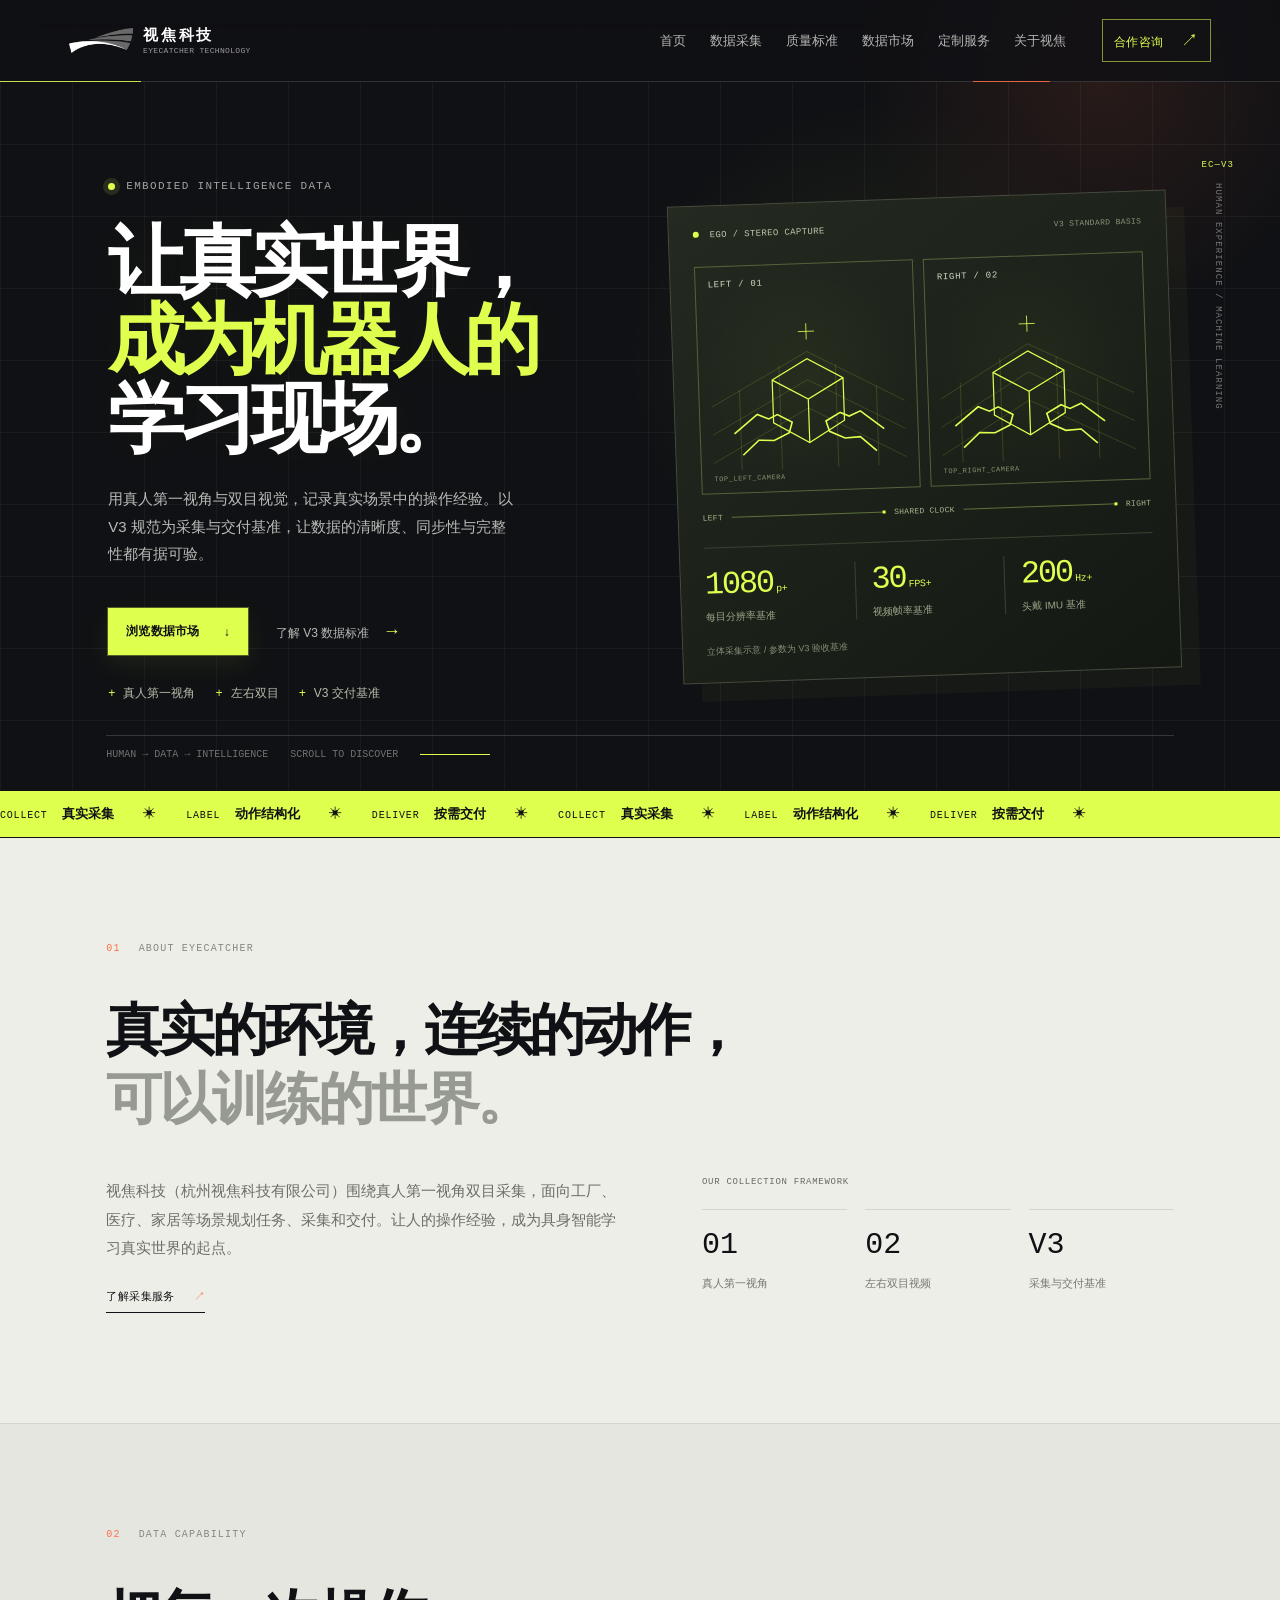
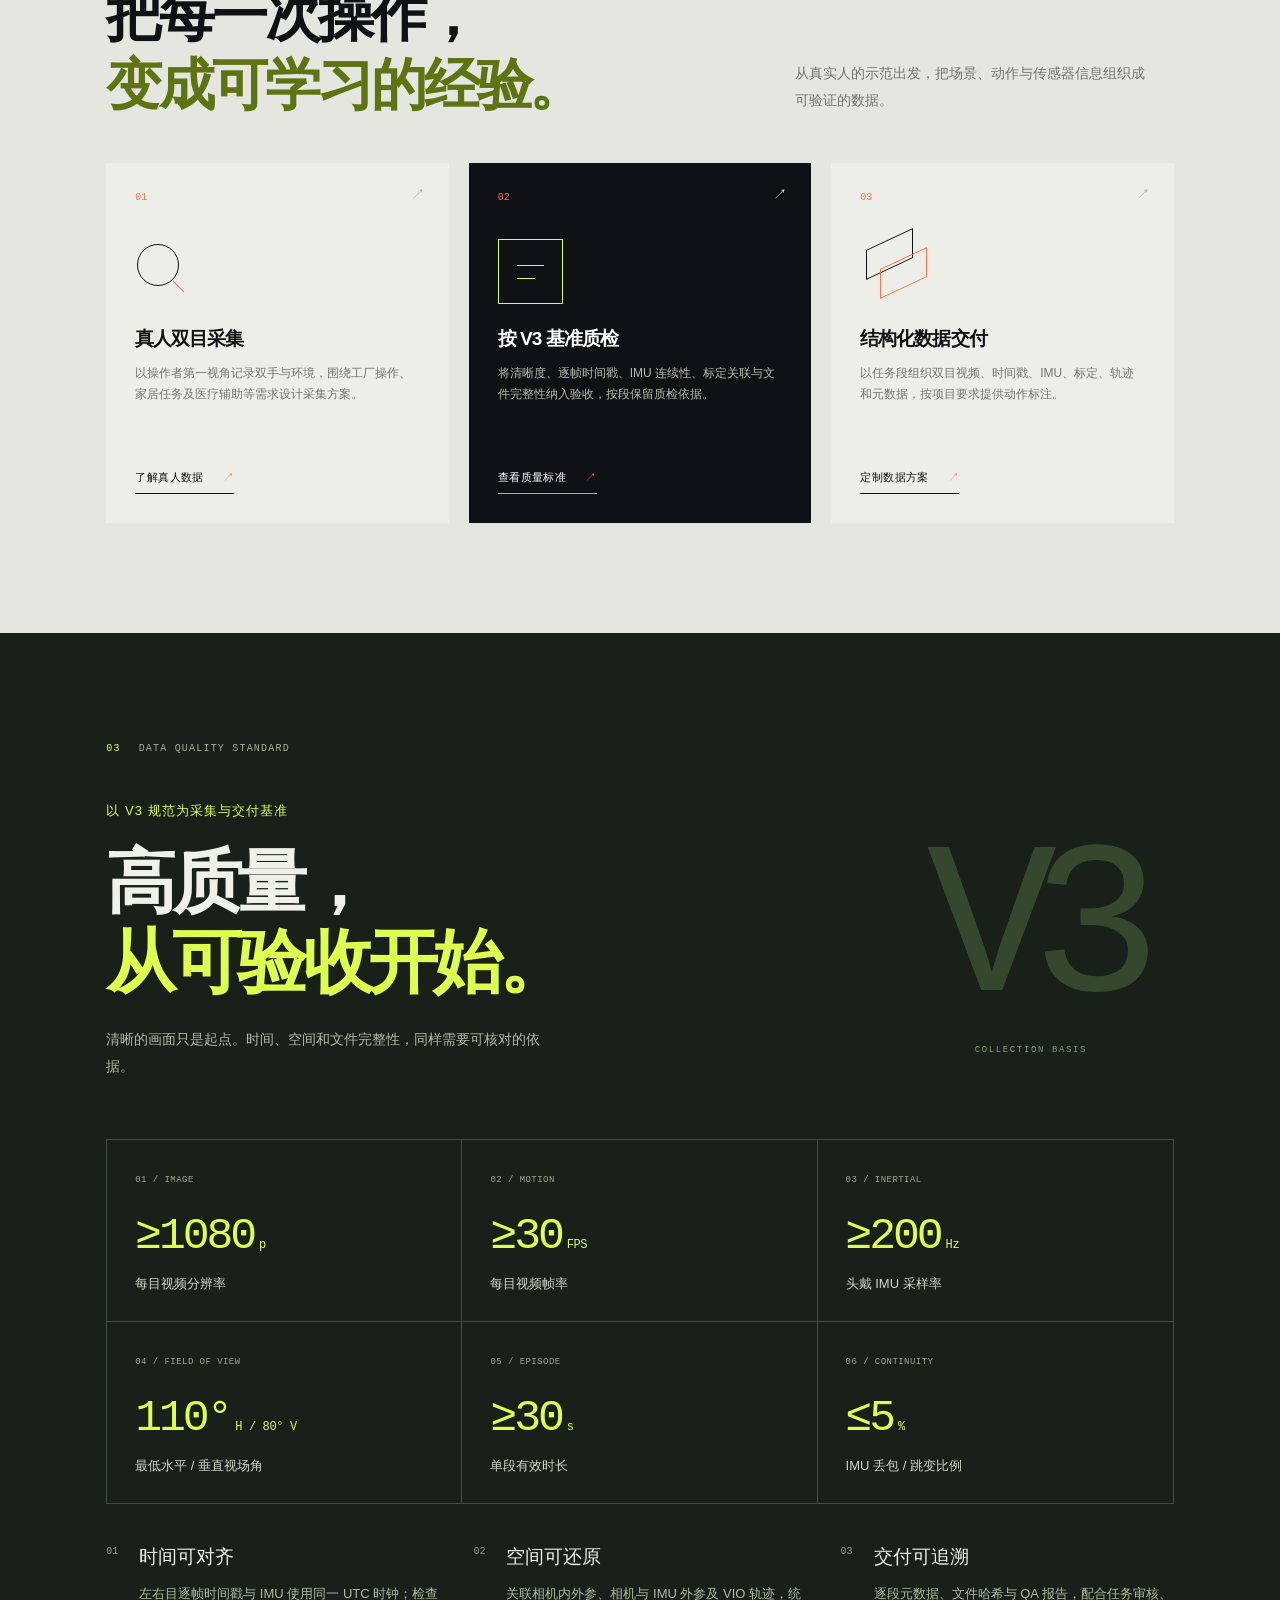
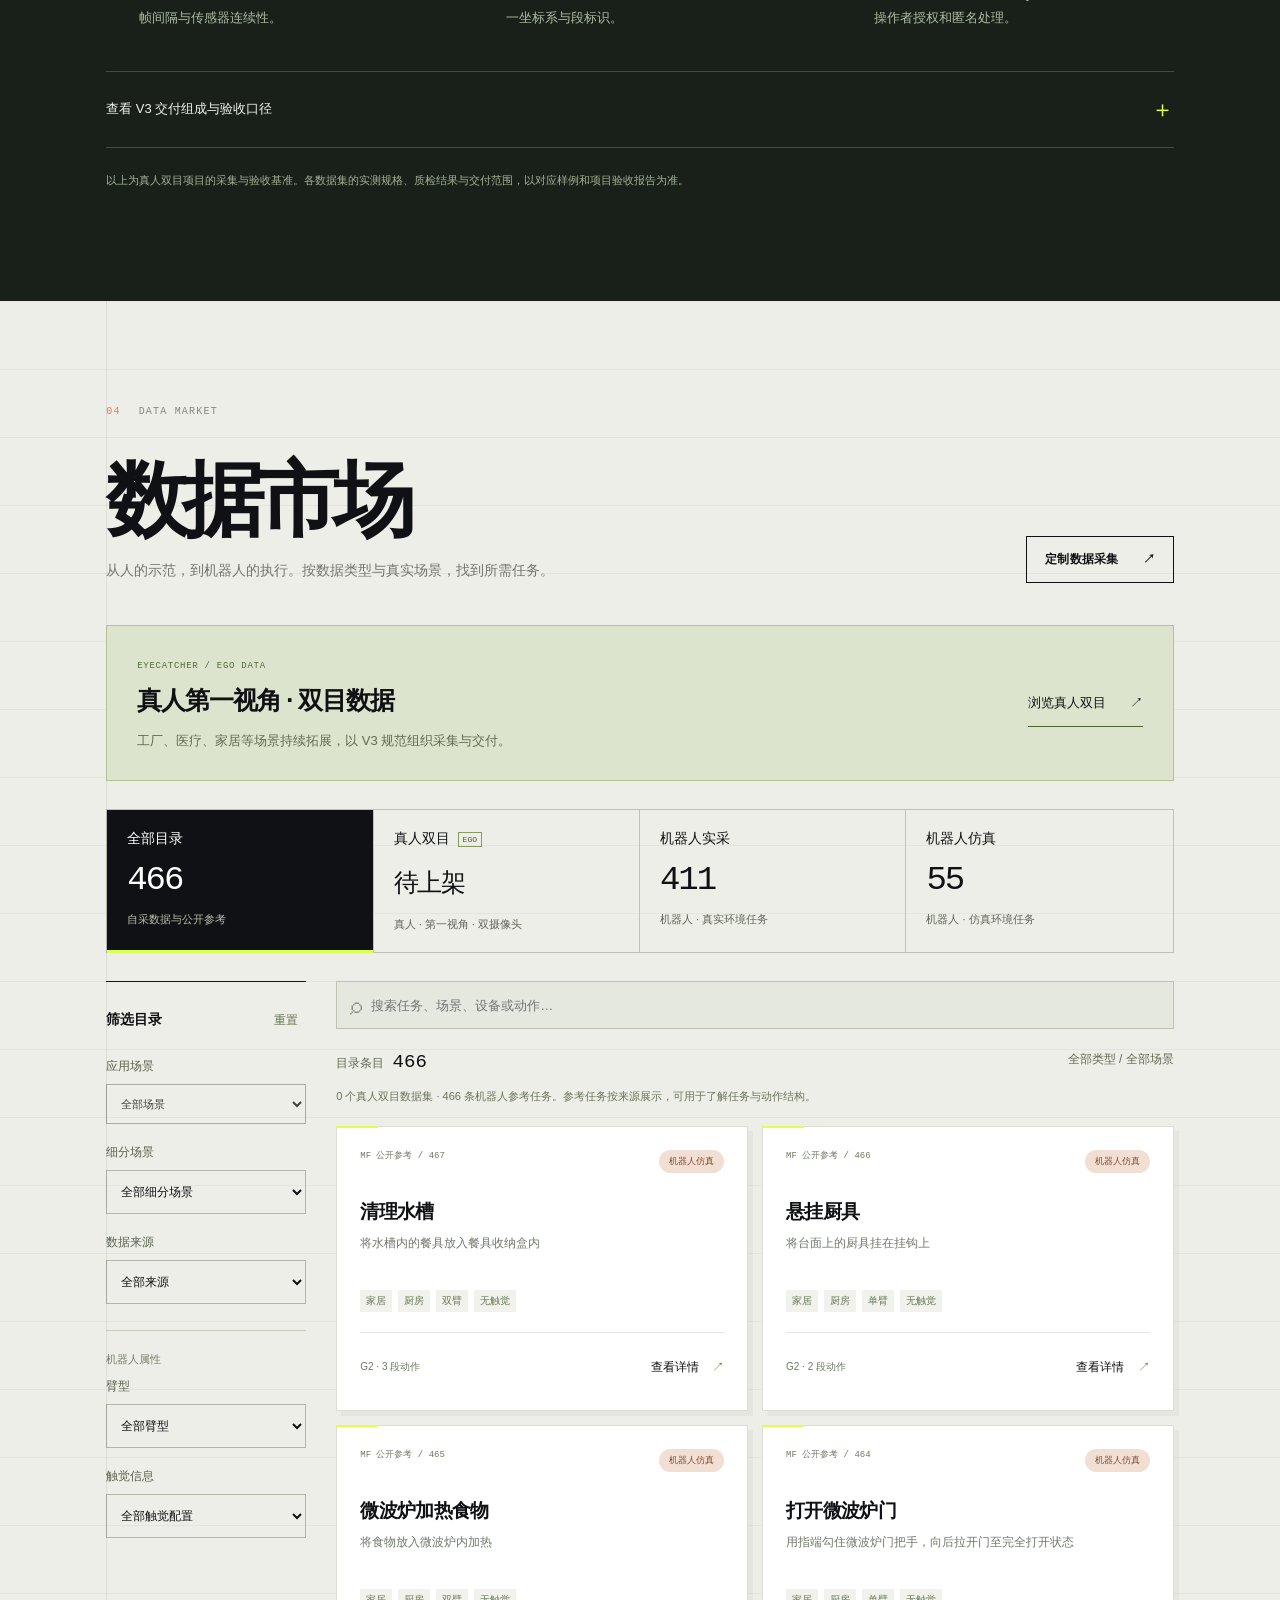
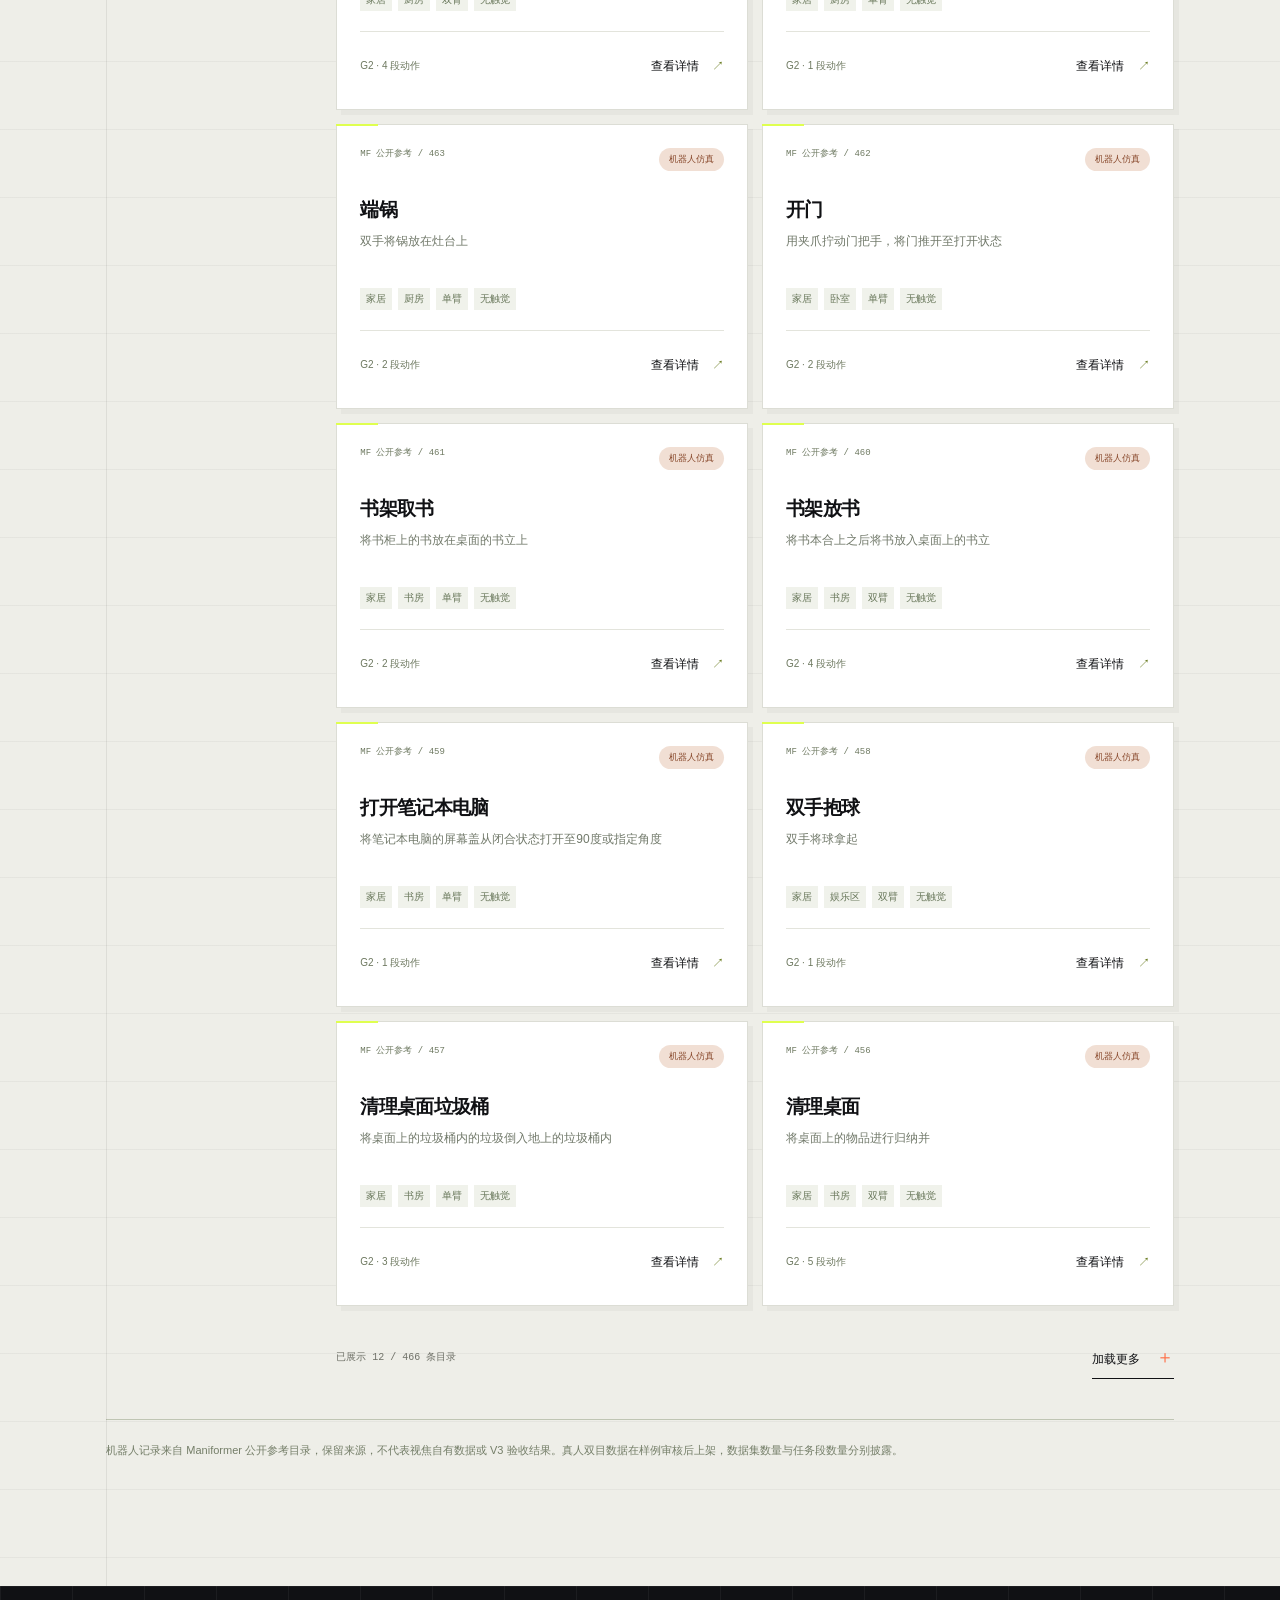
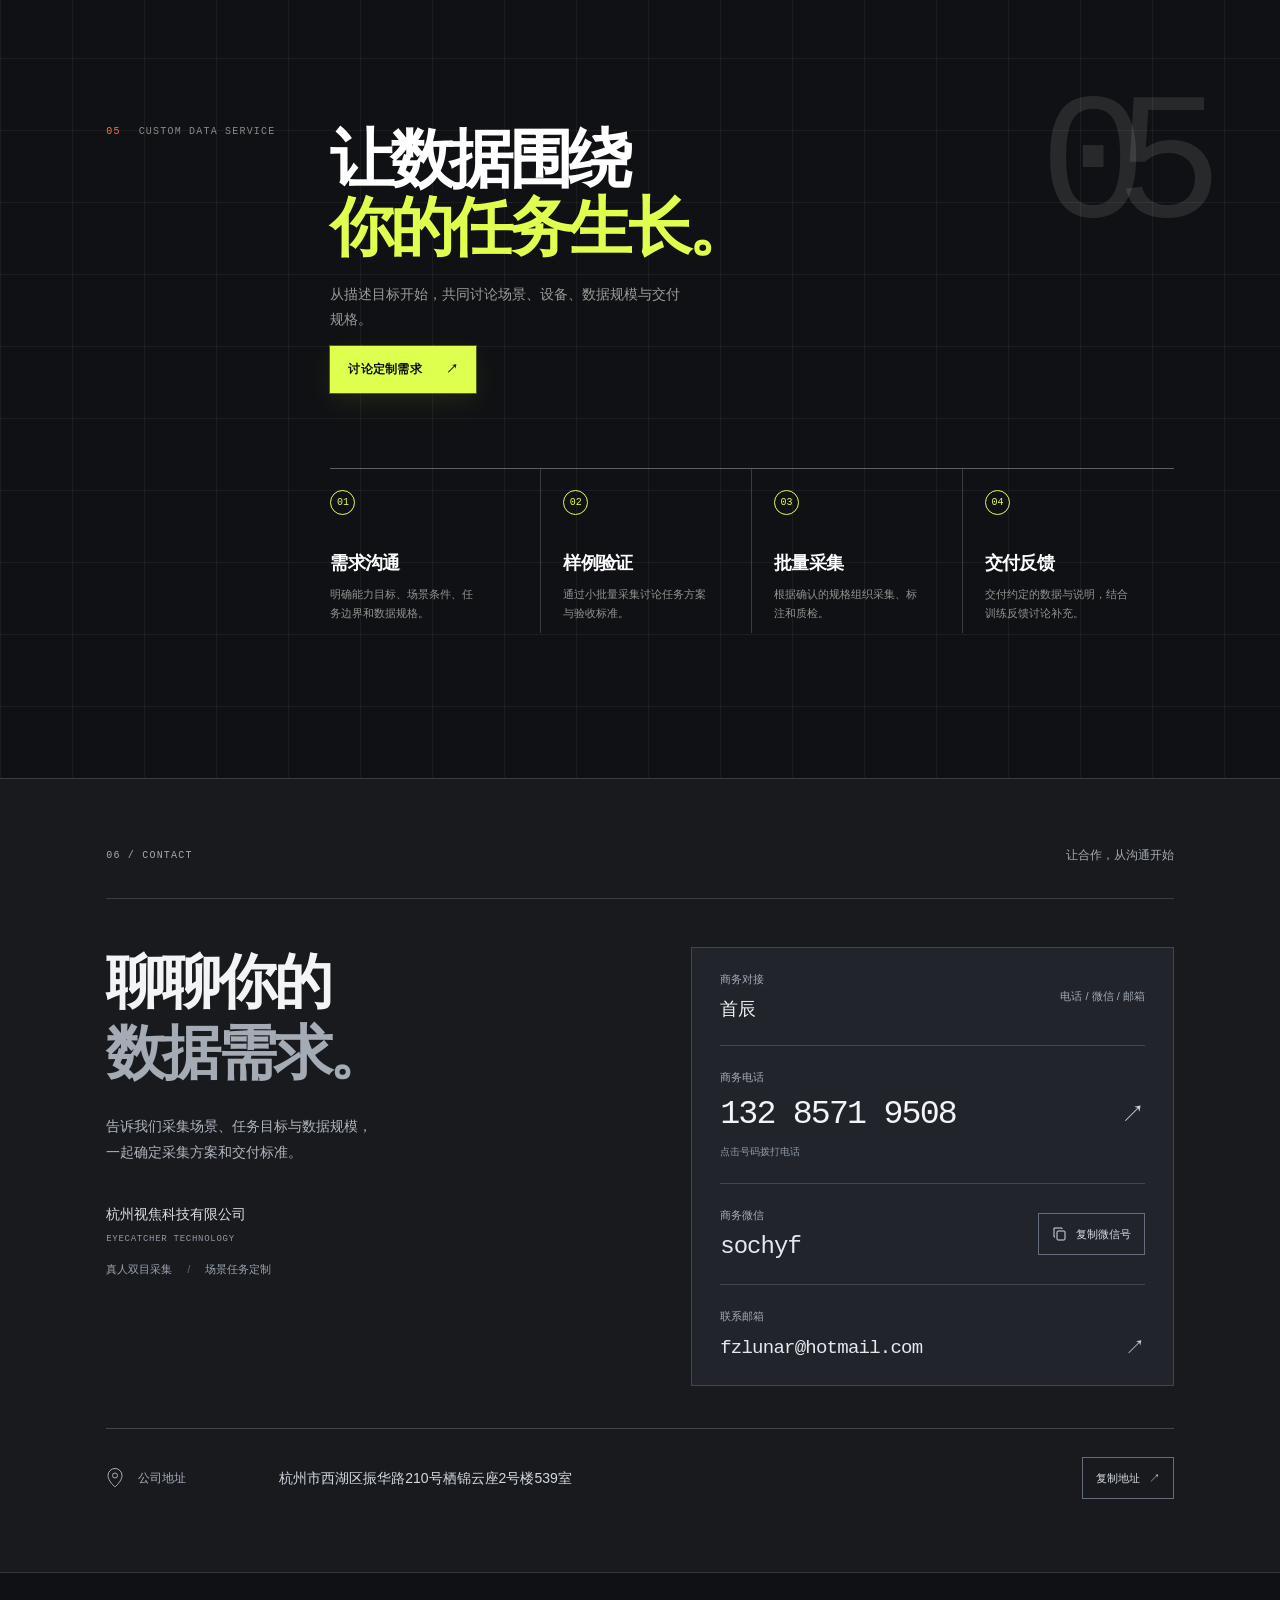
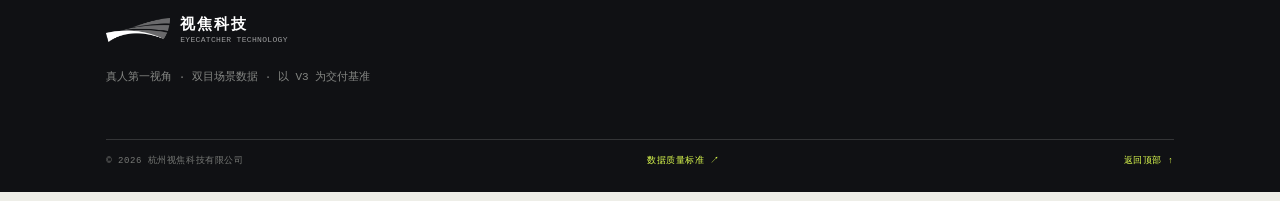
==== commit a2f7fea3: "fix: align about and capability sections with the site content grid" ====
--- a/index.html
+++ b/index.html
@@ -5,7 +5,7 @@
     <meta name="viewport" content="width=device-width, initial-scale=1.0" />
     <meta name="description" content="视焦科技：以 V3 规范为采集与交付基准，面向工厂、医疗、家居等场景提供真人第一视角双目数据采集与定制服务。" />
     <title>视焦科技 · 具身智能数据基础设施</title>
-    <link rel="stylesheet" href="styles.css?v=20261016-contact3" />
+    <link rel="stylesheet" href="styles.css?v=20261016-layout1" />
   </head>
   <body>
     <div class="site-shell">
@@ -55,15 +55,18 @@
 
         <div class="ticker" aria-label="视焦科技能力关键词"><div class="ticker-track"><span>COLLECT <i>真实采集</i></span><b>✳</b><span>LABEL <i>动作结构化</i></span><b>✳</b><span>DELIVER <i>按需交付</i></span><b>✳</b><span>COLLECT <i>真实采集</i></span><b>✳</b><span>LABEL <i>动作结构化</i></span><b>✳</b><span>DELIVER <i>按需交付</i></span><b>✳</b></div></div>
 
-        <section class="intro section-grid" id="about">
+        <section class="intro section-grid" id="about" aria-labelledby="about-title">
           <div class="section-kicker"><span>01</span><span>ABOUT EYECATCHER</span></div>
-          <div class="intro-content"><p class="display-copy">真实的环境，连续的动作，<br /><span>可以训练的世界。</span></p><p class="body-copy">视焦科技（杭州视焦科技有限公司）围绕真人第一视角双目采集，面向工厂、医疗、家居等场景规划任务、采集和交付。让人的操作经验，成为具身智能学习真实世界的起点。</p><a class="arrow-link" href="#capability">了解采集服务 <span>↗</span></a></div>
+          <h2 class="display-copy" id="about-title">真实的环境，连续的动作，<br /><span>可以训练的世界。</span></h2>
+          <div class="intro-layout">
+          <div class="intro-content"><p class="body-copy">视焦科技（杭州视焦科技有限公司）围绕真人第一视角双目采集，面向工厂、医疗、家居等场景规划任务、采集和交付。让人的操作经验，成为具身智能学习真实世界的起点。</p><a class="arrow-link" href="#capability">了解采集服务 <span>↗</span></a></div>
           <div class="intro-stats"><p class="stats-caption">OUR COLLECTION FRAMEWORK</p><div><strong>01</strong><span>真人第一视角</span></div><div><strong>02</strong><span>左右双目视频</span></div><div><strong>V3</strong><span>采集与交付基准</span></div></div>
+          </div>
         </section>
 
-        <section class="capability section-grid" id="capability">
+        <section class="capability section-grid" id="capability" aria-labelledby="capability-title">
           <div class="section-kicker"><span>02</span><span>DATA CAPABILITY</span></div>
-          <div class="capability-heading"><h2>把每一次操作，<br /><em>变成可学习的经验。</em></h2><p>从真实人的示范出发，把场景、动作与传感器信息组织成可验证的数据。</p></div>
+          <div class="capability-heading"><h2 id="capability-title">把每一次操作，<br /><em>变成可学习的经验。</em></h2><p>从真实人的示范出发，把场景、动作与传感器信息组织成可验证的数据。</p></div>
           <div class="capability-cards">
             <article class="cap-card"><span class="card-index">01</span><div class="card-icon icon-capture"></div><h3>真人双目采集</h3><p>以操作者第一视角记录双手与环境，围绕工厂操作、家居任务及医疗辅助等需求设计采集方案。</p><a href="#market" data-select-kind="human_stereo">了解真人数据 <span>↗</span></a></article>
             <article class="cap-card cap-card-accent"><span class="card-index">02</span><div class="card-icon icon-label"></div><h3>按 V3 基准质检</h3><p>将清晰度、逐帧时间戳、IMU 连续性、标定关联与文件完整性纳入验收，按段保留质检依据。</p><a href="#standards">查看质量标准 <span>↗</span></a></article>
--- a/styles.css
+++ b/styles.css
@@ -517,11 +517,52 @@
   .market-v2 .empty-state { padding: 35px 18px; }
   .empty-state .button { font-size: 11px; }
 }
-@media (min-width: 901px) {
-  .intro .display-copy { font-size: clamp(29px, 2.65vw, 44px); line-height: 1.4; }
+/* About and capabilities share the full content width of standards and market. */
+.intro, .capability { display: block; padding-block: 105px 110px; }
+.intro::before, .capability::before { content: none; }
+.intro, .capability { background-image: none; }
+.intro > .section-kicker, .capability > .section-kicker { margin-bottom: 42px; }
+.intro .display-copy, .capability-heading h2 { font-size: clamp(36px, 4.4vw, 64px); line-height: 1.22; letter-spacing: -.055em; font-weight: 600; margin: 0; }
+.intro-layout { display: grid; grid-template-columns: minmax(0, 1.1fr) minmax(0, 1fr); gap: 6vw; align-items: start; margin-top: 44px; }
+.intro-content { padding-left: 0; min-width: 0; }
+.intro-content .body-copy { max-width: 560px; margin-bottom: 0; }
+.intro-content .arrow-link { margin-top: 26px; }
+.intro-stats { align-self: start; grid-template-columns: repeat(3, minmax(0, 1fr)); gap: 22px 18px; padding: 0; margin: 0; border: 0; }
+.intro-stats .stats-caption { grid-column: 1 / -1; font-size: 9px; }
+.intro-stats div { display: block; min-width: 0; padding-top: 18px; }
+.intro-stats div::before { content: none; }
+.intro-stats strong { display: block; font-size: 30px; margin-bottom: 12px; }
+.intro-stats span { display: block; line-height: 1.8; }
+.capability-heading { display: grid; grid-template-columns: minmax(0, 1.65fr) minmax(0, 1fr); gap: 5vw; align-items: end; }
+.capability-heading p { max-width: 350px; font-size: 14px; line-height: 1.9; margin: 0 0 6px; }
+.capability-cards { grid-column: auto; grid-template-columns: repeat(3, minmax(0, 1fr)); gap: 20px; margin-top: 44px; }
+.cap-card { display: flex; flex-direction: column; align-items: start; min-width: 0; min-height: 360px; box-shadow: none; padding: 28px; }
+.cap-card p { max-width: none; margin-bottom: 24px; }
+.cap-card a { margin-top: auto; }
+.cap-card .card-icon { flex-shrink: 0; margin-top: 36px; }
+@media (max-width: 1100px) and (min-width: 901px) {
+  .intro-layout { gap: 4vw; }
+  .intro-stats { column-gap: 12px; }
+  .intro-stats span { font-size: 10px; }
+  .capability-heading { grid-template-columns: minmax(0, 1.9fr) minmax(0, 1fr); gap: 3vw; }
+  .cap-card { padding: 22px; }
+  .cap-card h3 { font-size: 18px; }
 }
 @media (max-width: 900px) {
-  .intro .display-copy { font-size: clamp(24px, 5.7vw, 44px); line-height: 1.4; }
+  .intro, .capability { padding-block: 80px; }
+  .intro > .section-kicker, .capability > .section-kicker { margin-bottom: 35px; }
+  .intro .display-copy, .capability-heading h2 { font-size: clamp(28px, 5.7vw, 44px); line-height: 1.35; }
+  .intro-layout { grid-template-columns: minmax(0, 1fr); gap: 36px; margin-top: 28px; }
+  .intro-content .body-copy { max-width: 620px; font-size: 14px; }
+  .intro-stats { gap: 18px; }
+  .intro-stats strong { font-size: 28px; }
+  .capability-heading { grid-template-columns: minmax(0, 1fr); gap: 24px; }
+  .capability-heading p { max-width: 520px; margin: 0; }
+  .capability-cards { grid-template-columns: minmax(0, 1fr); gap: 16px; margin-top: 36px; }
+  .cap-card { min-height: 0; padding: 26px; }
+  .cap-card .card-icon { margin-block: 26px 20px; }
+  .cap-card p { max-width: 580px; }
+  .cap-card a { margin-top: 0; }
 }
 
 /* Contact: a quiet neutral palette and a direct path to the business contact. */
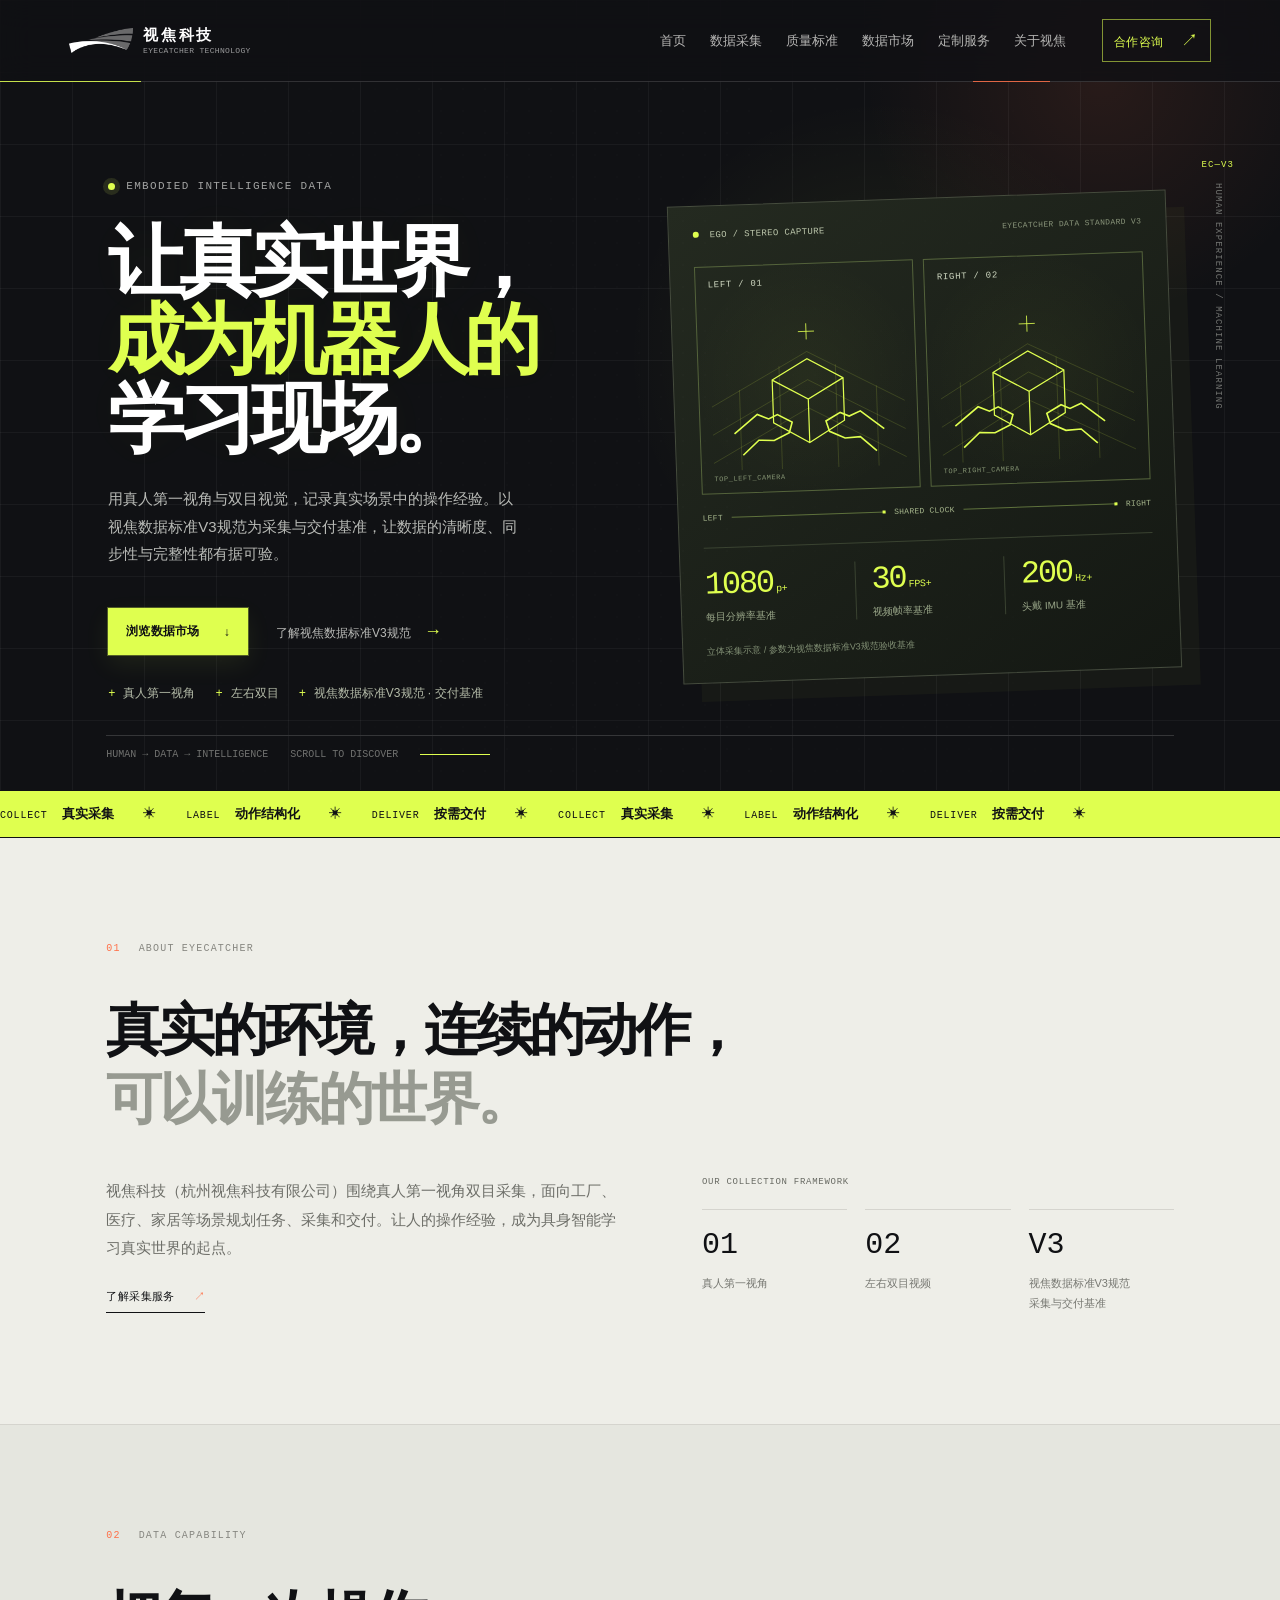
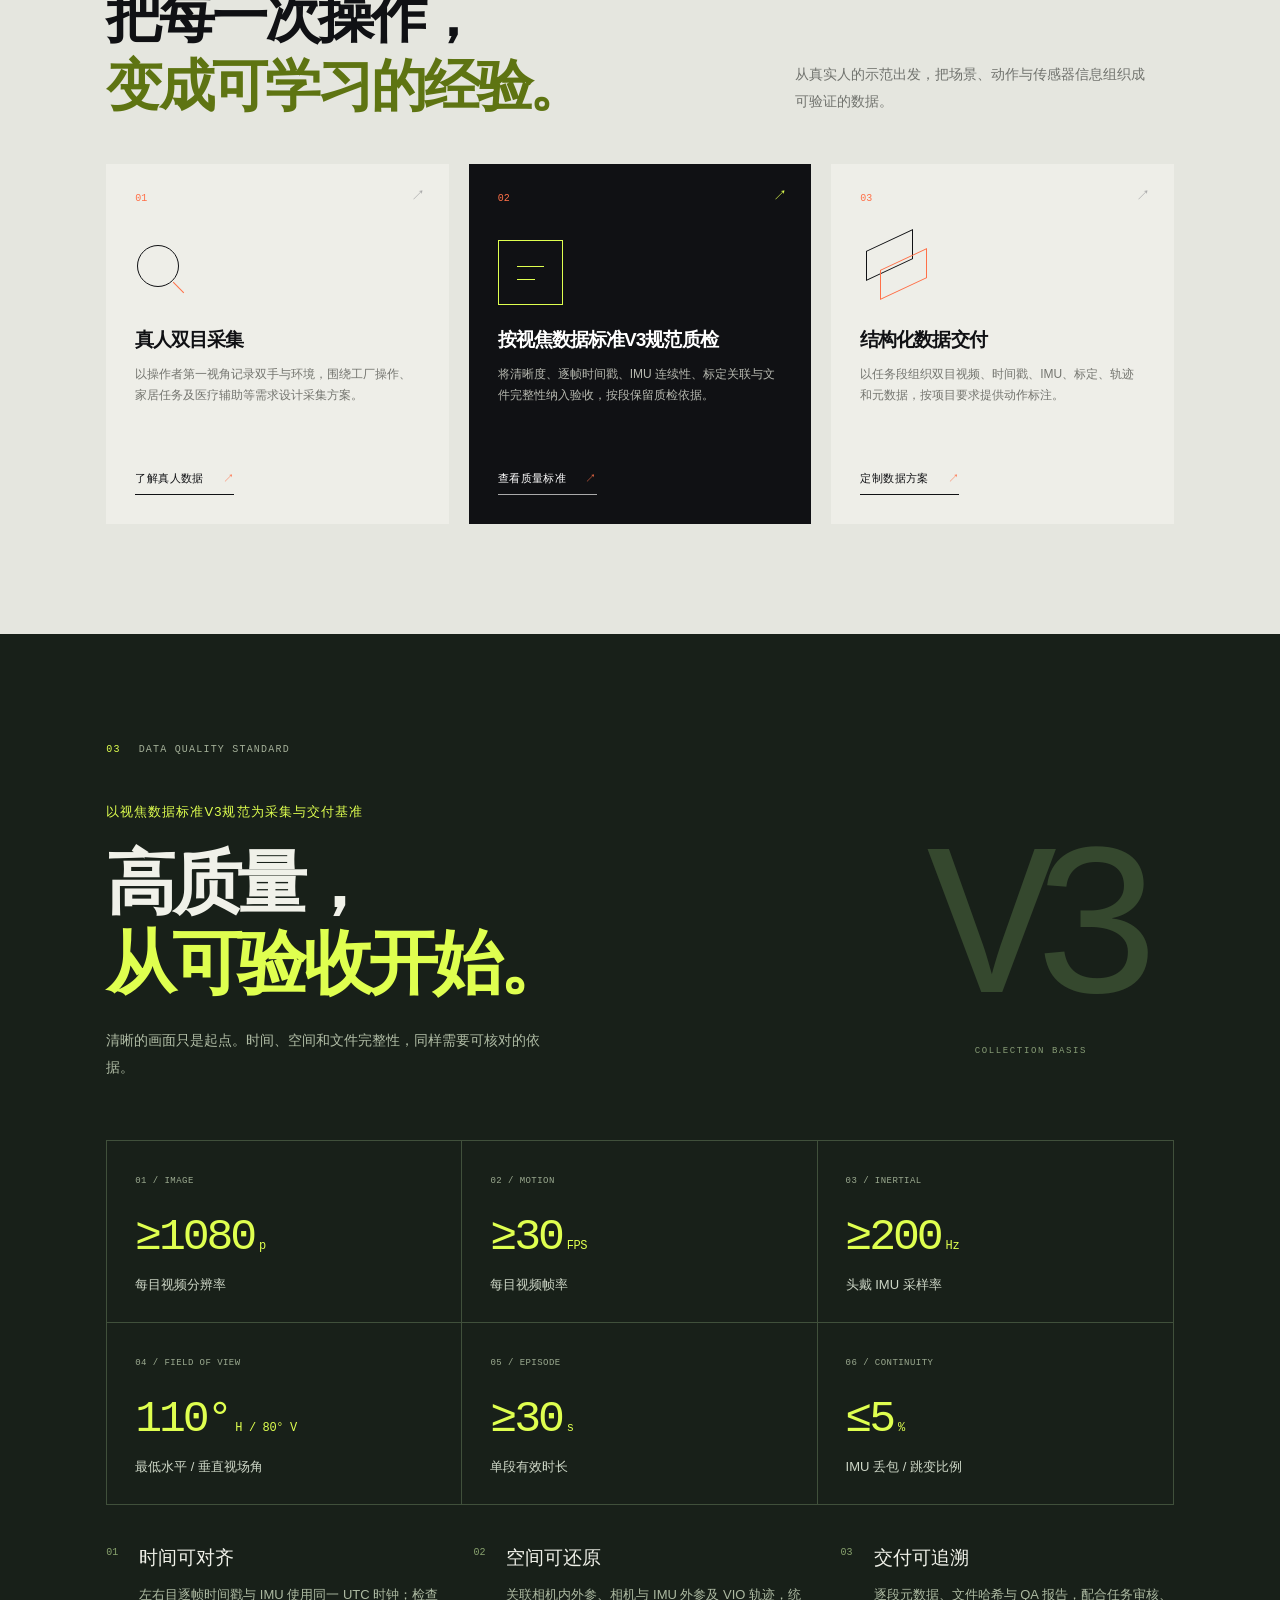
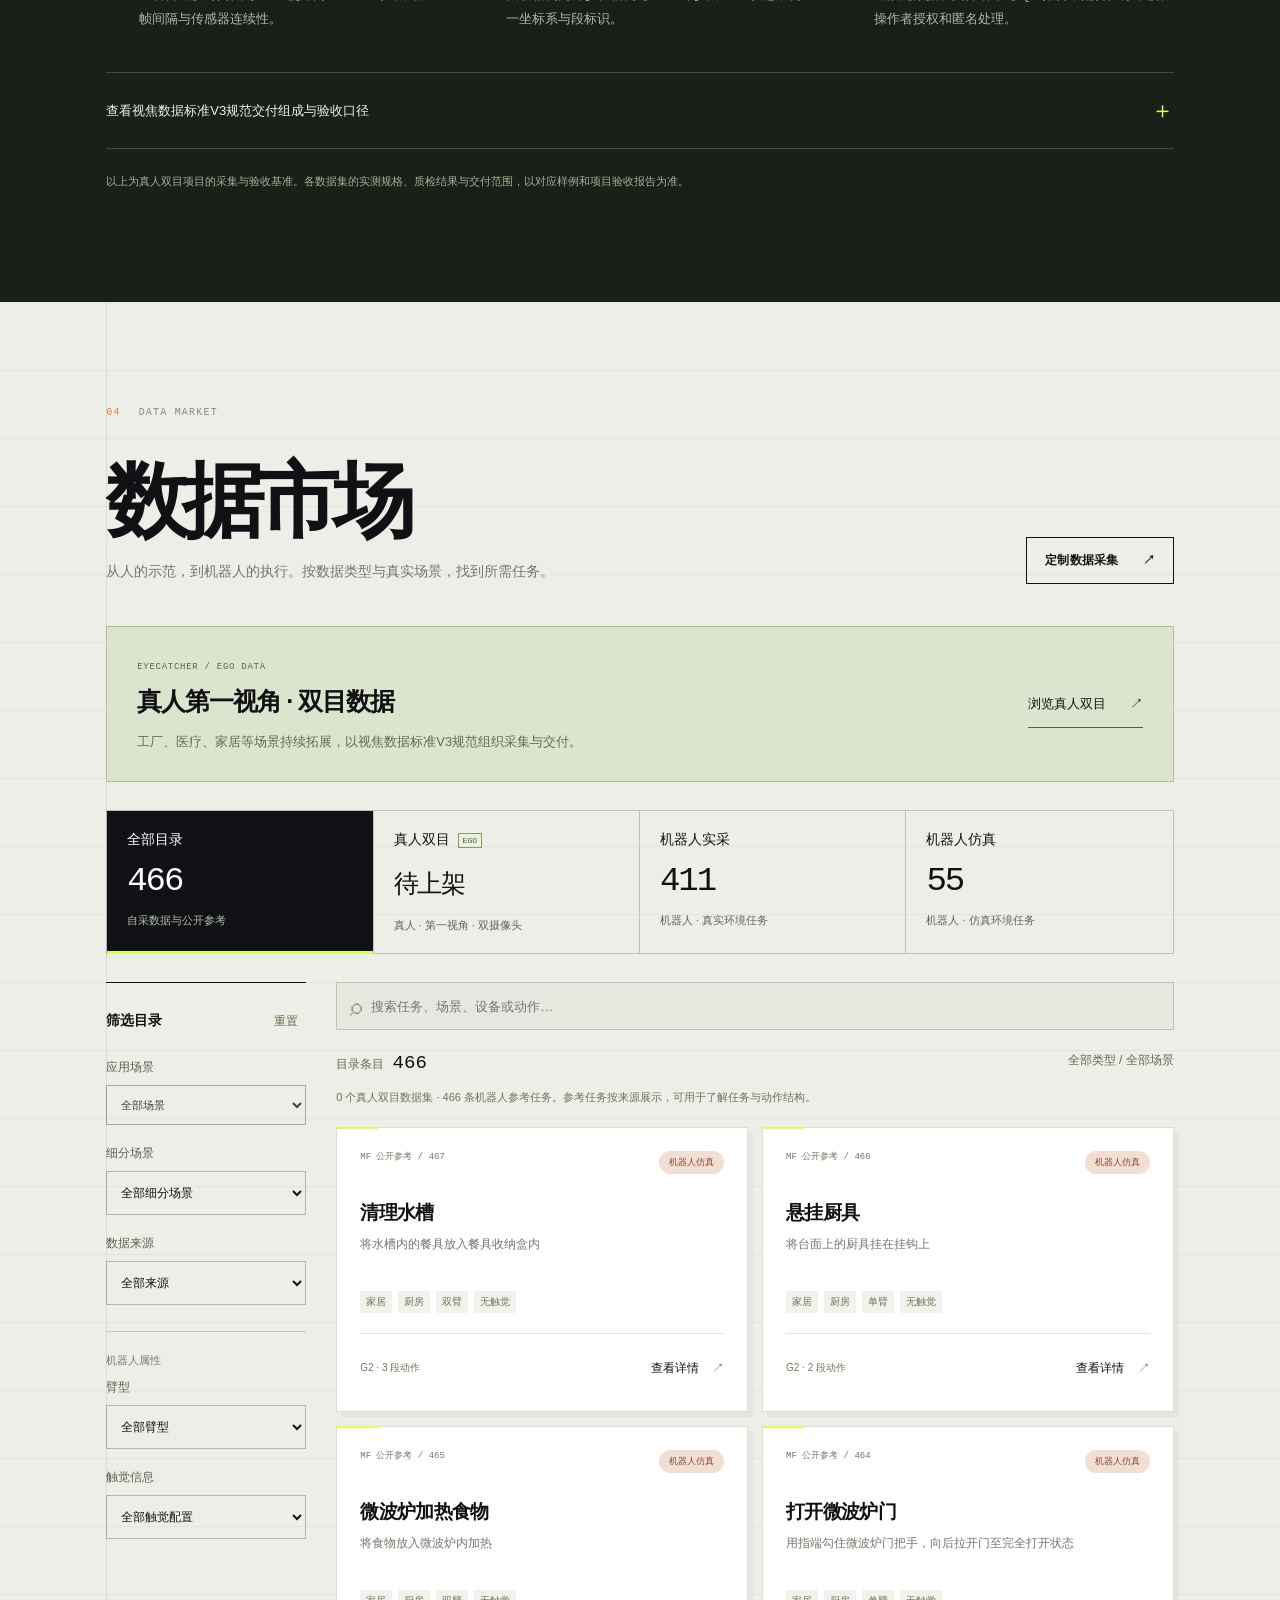
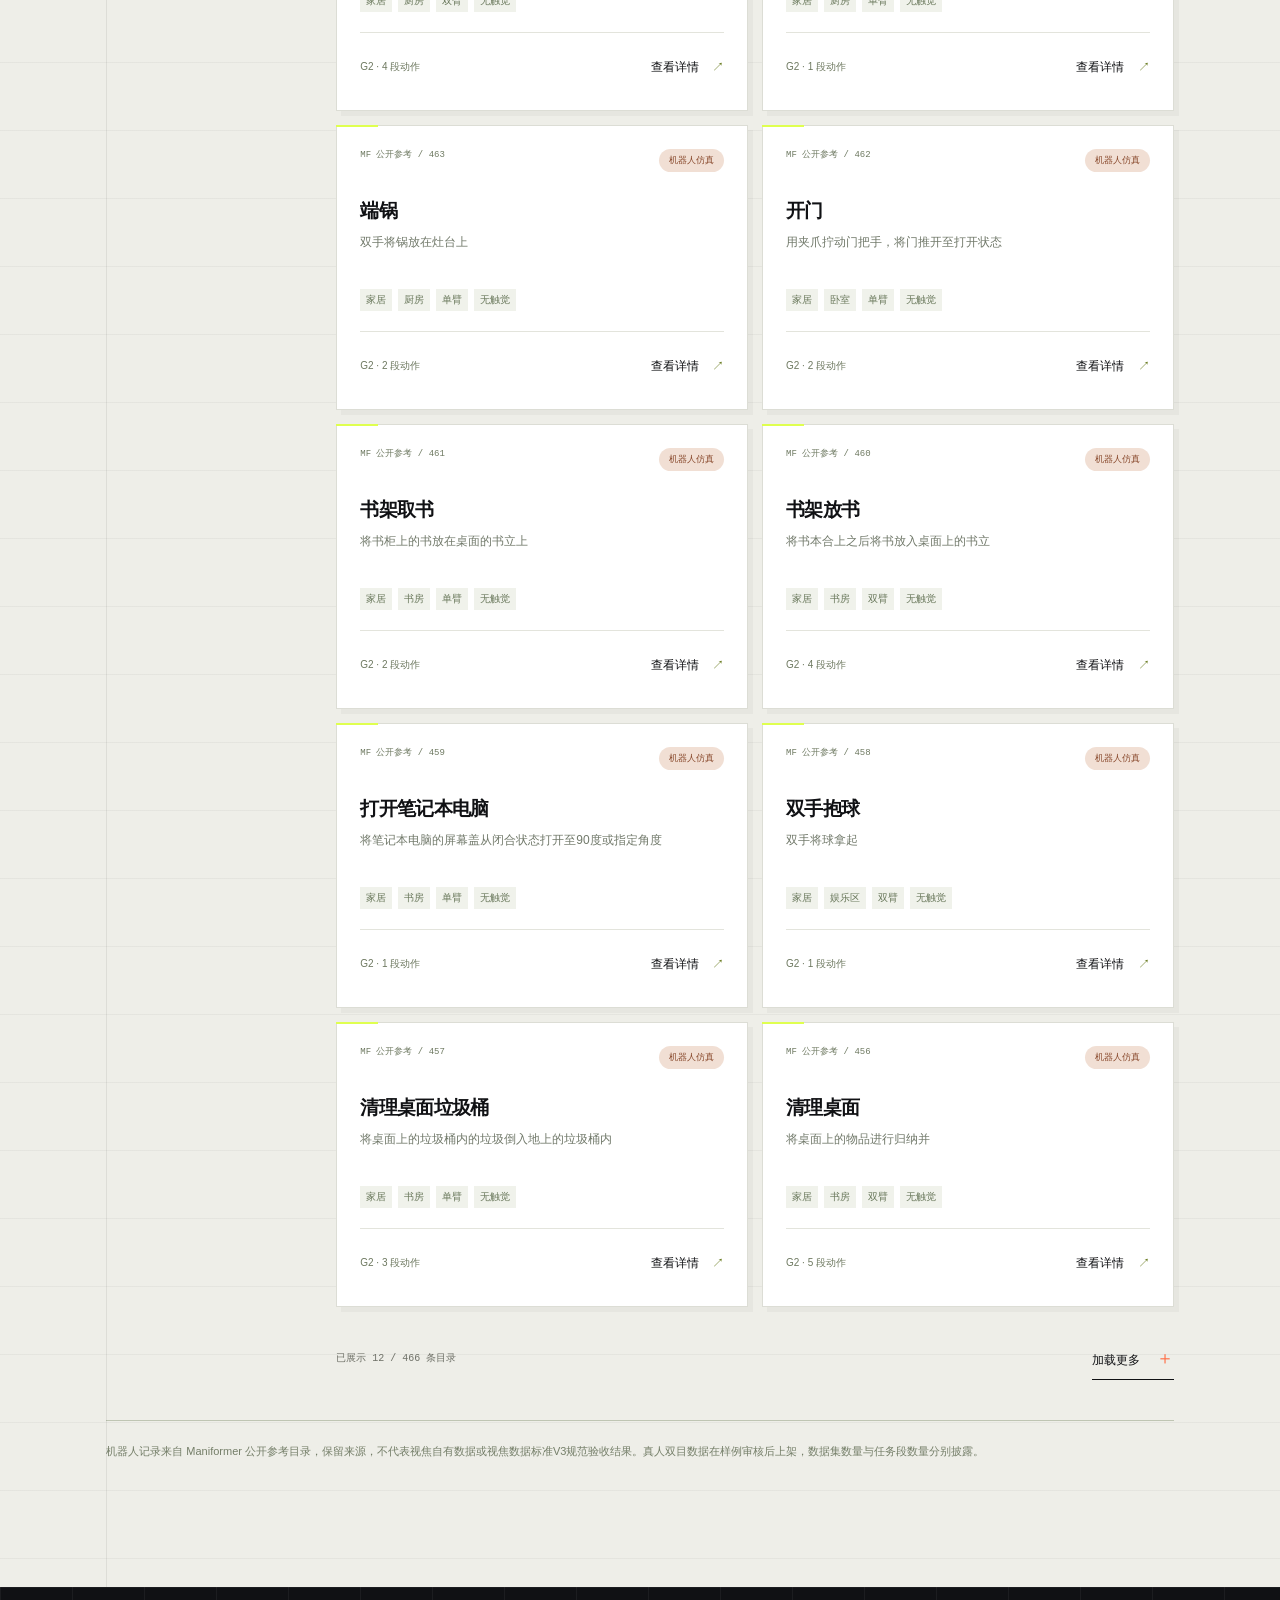
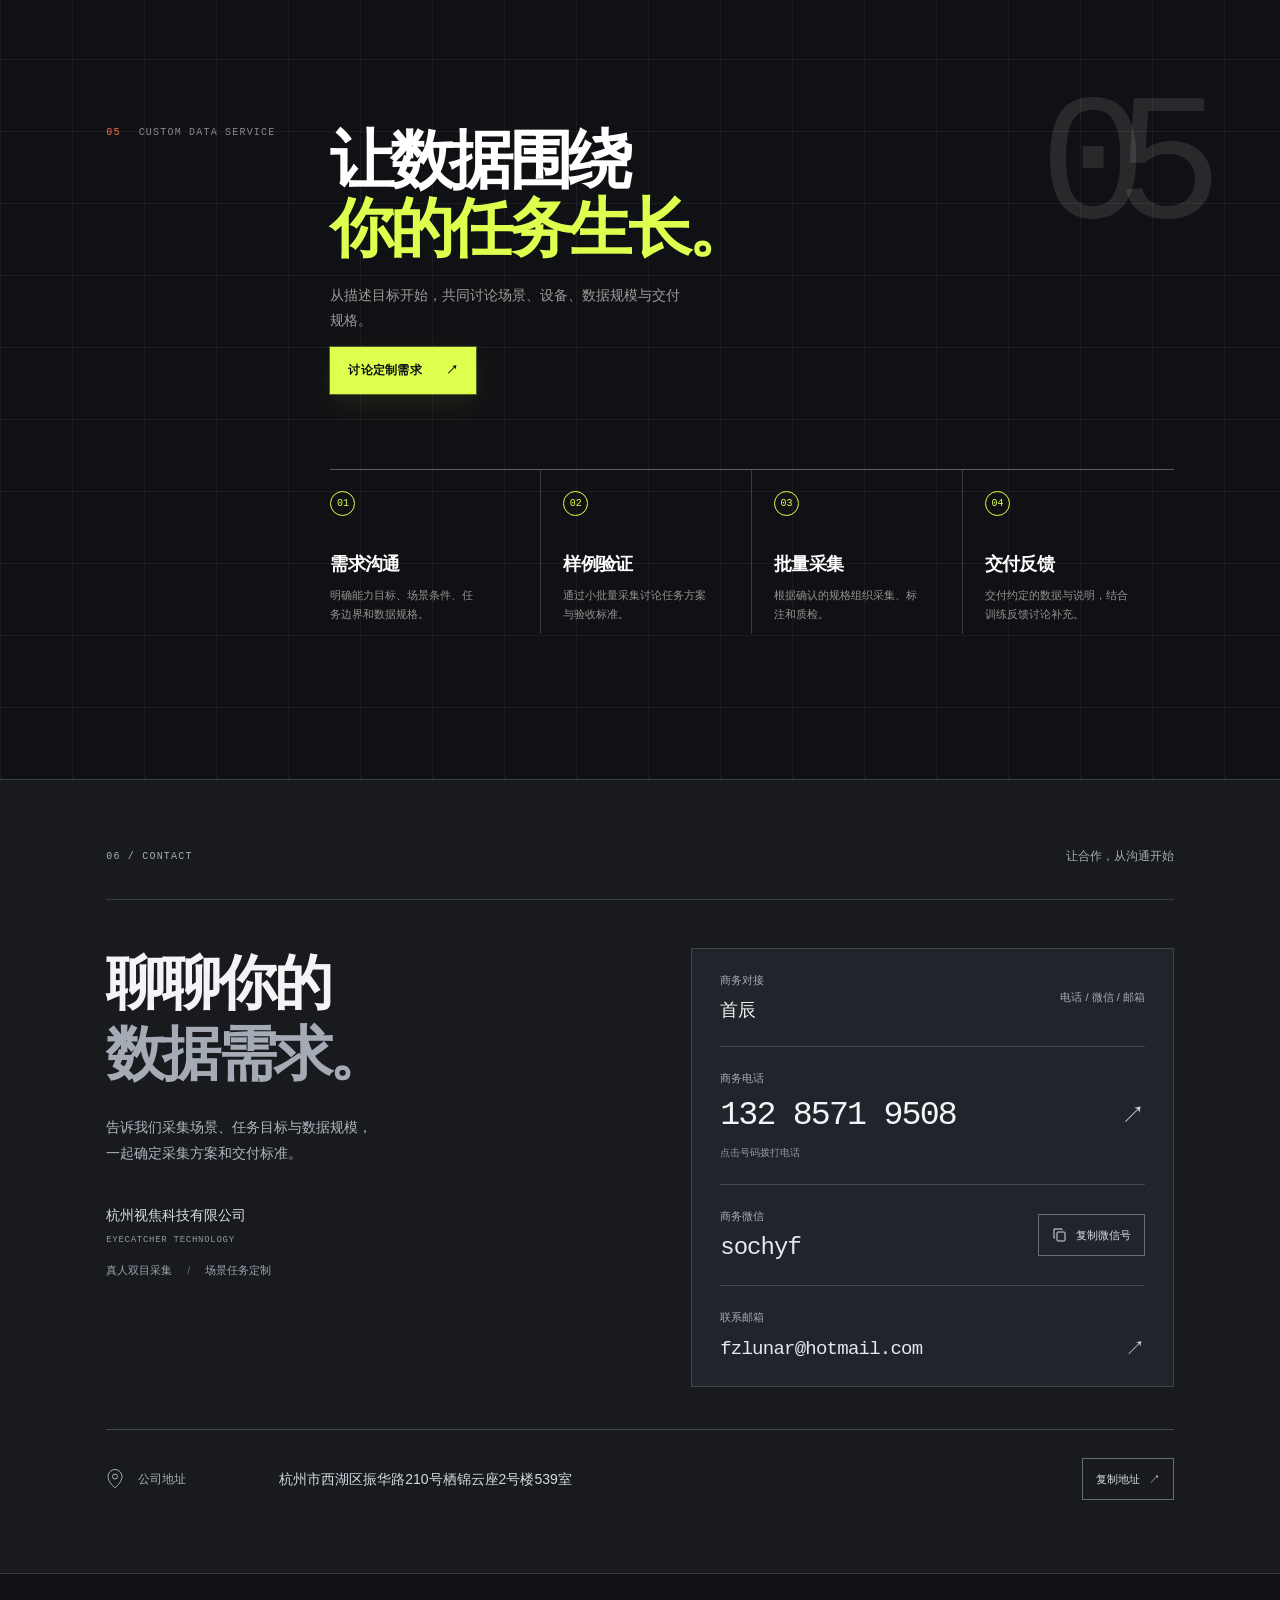
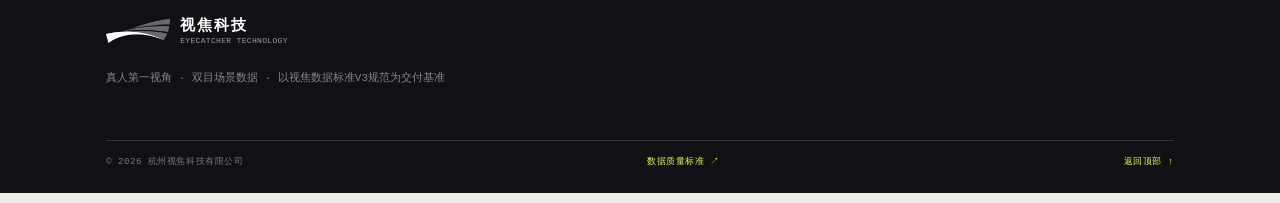
==== commit 1936b0f9: "content: name the collection standard 视焦数据标准V3规范" ====
--- a/index.html
+++ b/index.html
@@ -3,7 +3,7 @@
   <head>
     <meta charset="UTF-8" />
     <meta name="viewport" content="width=device-width, initial-scale=1.0" />
-    <meta name="description" content="视焦科技：以 V3 规范为采集与交付基准，面向工厂、医疗、家居等场景提供真人第一视角双目数据采集与定制服务。" />
+    <meta name="description" content="视焦科技：以视焦数据标准V3规范为采集与交付基准，面向工厂、医疗、家居等场景提供真人第一视角双目数据采集与定制服务。" />
     <title>视焦科技 · 具身智能数据基础设施</title>
     <link rel="stylesheet" href="styles.css?v=20261016-layout1" />
   </head>
@@ -35,19 +35,19 @@
           <div class="hero-copy">
             <p class="eyebrow"><span class="pulse-dot"></span> EMBODIED INTELLIGENCE DATA</p>
             <h1>让真实世界，<br /><em>成为机器人的</em><br />学习现场。</h1>
-            <p class="hero-lede">用真人第一视角与双目视觉，记录真实场景中的操作经验。以 V3 规范为采集与交付基准，让数据的清晰度、同步性与完整性都有据可验。</p>
-            <div class="hero-actions"><a class="button button-dark" href="#market">浏览数据市场 <span>↓</span></a><a class="text-link" href="#standards">了解 V3 数据标准 <span>→</span></a></div>
-            <div class="hero-proof"><span>真人第一视角</span><span>左右双目</span><span>V3 交付基准</span></div>
+            <p class="hero-lede">用真人第一视角与双目视觉，记录真实场景中的操作经验。以视焦数据标准V3规范为采集与交付基准，让数据的清晰度、同步性与完整性都有据可验。</p>
+            <div class="hero-actions"><a class="button button-dark" href="#market">浏览数据市场 <span>↓</span></a><a class="text-link" href="#standards">了解视焦数据标准V3规范 <span>→</span></a></div>
+            <div class="hero-proof"><span>真人第一视角</span><span>左右双目</span><span>视焦数据标准V3规范 · 交付基准</span></div>
           </div>
           <div class="hero-visual stereo-hero" aria-label="真人第一视角左右双目采集示意图，非实际采集画面">
-            <div class="stereo-topline"><span><i></i> EGO / STEREO CAPTURE</span><span>V3 STANDARD BASIS</span></div>
+            <div class="stereo-topline"><span><i></i> EGO / STEREO CAPTURE</span><span>EYECATCHER DATA STANDARD V3</span></div>
             <div class="stereo-pair" aria-hidden="true">
               <div class="stereo-eye"><span>LEFT / 01</span><svg viewBox="0 0 240 220" fill="none"><path d="M0 175 120 110 240 175M0 210 120 145 240 210M0 140 120 75 240 140M35 220V120M85 220V92M155 220V92M205 220V120" stroke="currentColor" opacity=".18"/><path d="m76 109 44-25 44 25v53l-44 26-44-26zM76 109l44 25 44-25M120 134v54" stroke="currentColor" stroke-width="1.5"/><path d="m27 174 29-23 14 6 11-5 18 10-4 13-19 9-19-1-20 18M213 174l-29-23-14 6-11-5-18 10 4 13 19 9 19-1 20 18" stroke="currentColor" stroke-width="2"/><path d="M110 50h20M120 40v20" stroke="currentColor"/></svg><small>TOP_LEFT_CAMERA</small></div>
               <div class="stereo-eye"><span>RIGHT / 02</span><svg viewBox="0 0 240 220" fill="none"><path d="M0 175 110 110 240 175M0 210 110 145 240 210M0 140 110 75 240 140M25 220V120M75 220V92M145 220V92M195 220V120" stroke="currentColor" opacity=".18"/><path d="m66 109 44-25 44 25v53l-44 26-44-26zM66 109l44 25 44-25M110 134v54" stroke="currentColor" stroke-width="1.5"/><path d="m17 174 29-23 14 6 11-5 18 10-4 13-19 9-19-1-20 18M203 174l-29-23-14 6-11-5-18 10 4 13 19 9 19-1 20 18" stroke="currentColor" stroke-width="2"/><path d="M100 50h20M110 40v20" stroke="currentColor"/></svg><small>TOP_RIGHT_CAMERA</small></div>
             </div>
             <div class="stereo-timebase"><span>LEFT</span><i></i><span>SHARED CLOCK</span><i></i><span>RIGHT</span></div>
             <div class="stereo-specs"><div><strong>1080<span>p+</span></strong><small>每目分辨率基准</small></div><div><strong>30<span>FPS+</span></strong><small>视频帧率基准</small></div><div><strong>200<span>Hz+</span></strong><small>头戴 IMU 基准</small></div></div>
-            <p class="stereo-caption">立体采集示意 / 参数为 V3 验收基准</p>
+            <p class="stereo-caption">立体采集示意 / 参数为视焦数据标准V3规范验收基准</p>
           </div>
           <div class="hero-stamp"><span>EC—V3</span><span>HUMAN EXPERIENCE / MACHINE LEARNING</span></div>
           <div class="hero-footer"><span>HUMAN → DATA → INTELLIGENCE</span><span>SCROLL TO DISCOVER</span><span class="scroll-line"></span></div>
@@ -60,7 +60,7 @@
           <h2 class="display-copy" id="about-title">真实的环境，连续的动作，<br /><span>可以训练的世界。</span></h2>
           <div class="intro-layout">
           <div class="intro-content"><p class="body-copy">视焦科技（杭州视焦科技有限公司）围绕真人第一视角双目采集，面向工厂、医疗、家居等场景规划任务、采集和交付。让人的操作经验，成为具身智能学习真实世界的起点。</p><a class="arrow-link" href="#capability">了解采集服务 <span>↗</span></a></div>
-          <div class="intro-stats"><p class="stats-caption">OUR COLLECTION FRAMEWORK</p><div><strong>01</strong><span>真人第一视角</span></div><div><strong>02</strong><span>左右双目视频</span></div><div><strong>V3</strong><span>采集与交付基准</span></div></div>
+          <div class="intro-stats"><p class="stats-caption">OUR COLLECTION FRAMEWORK</p><div><strong>01</strong><span>真人第一视角</span></div><div><strong>02</strong><span>左右双目视频</span></div><div><strong>V3</strong><span>视焦数据标准V3规范<br />采集与交付基准</span></div></div>
           </div>
         </section>
 
@@ -69,30 +69,30 @@
           <div class="capability-heading"><h2 id="capability-title">把每一次操作，<br /><em>变成可学习的经验。</em></h2><p>从真实人的示范出发，把场景、动作与传感器信息组织成可验证的数据。</p></div>
           <div class="capability-cards">
             <article class="cap-card"><span class="card-index">01</span><div class="card-icon icon-capture"></div><h3>真人双目采集</h3><p>以操作者第一视角记录双手与环境，围绕工厂操作、家居任务及医疗辅助等需求设计采集方案。</p><a href="#market" data-select-kind="human_stereo">了解真人数据 <span>↗</span></a></article>
-            <article class="cap-card cap-card-accent"><span class="card-index">02</span><div class="card-icon icon-label"></div><h3>按 V3 基准质检</h3><p>将清晰度、逐帧时间戳、IMU 连续性、标定关联与文件完整性纳入验收，按段保留质检依据。</p><a href="#standards">查看质量标准 <span>↗</span></a></article>
+            <article class="cap-card cap-card-accent"><span class="card-index">02</span><div class="card-icon icon-label"></div><h3>按视焦数据标准V3规范质检</h3><p>将清晰度、逐帧时间戳、IMU 连续性、标定关联与文件完整性纳入验收，按段保留质检依据。</p><a href="#standards">查看质量标准 <span>↗</span></a></article>
             <article class="cap-card"><span class="card-index">03</span><div class="card-icon icon-deliver"></div><h3>结构化数据交付</h3><p>以任务段组织双目视频、时间戳、IMU、标定、轨迹和元数据，按项目要求提供动作标注。</p><a href="#custom">定制数据方案 <span>↗</span></a></article>
           </div>
         </section>
 
         <section class="standards section-grid" id="standards" aria-labelledby="standards-title">
           <div class="section-kicker"><span>03</span><span>DATA QUALITY STANDARD</span></div>
-          <div class="standards-heading"><div><p class="standard-eyebrow">以 V3 规范为采集与交付基准</p><h2 id="standards-title">高质量，<br /><em>从可验收开始。</em></h2><p>清晰的画面只是起点。时间、空间和文件完整性，同样需要可核对的依据。</p></div><span class="standard-version" aria-hidden="true">V3<span>COLLECTION BASIS</span></span></div>
-          <div class="standard-metrics" aria-label="V3 采集验收参数"><article><span>01 / IMAGE</span><strong>≥1080<small>p</small></strong><h3>每目视频分辨率</h3></article><article><span>02 / MOTION</span><strong>≥30<small>FPS</small></strong><h3>每目视频帧率</h3></article><article><span>03 / INERTIAL</span><strong>≥200<small>Hz</small></strong><h3>头戴 IMU 采样率</h3></article><article><span>04 / FIELD OF VIEW</span><strong>110°<small>H / 80° V</small></strong><h3>最低水平 / 垂直视场角</h3></article><article><span>05 / EPISODE</span><strong>≥30<small>s</small></strong><h3>单段有效时长</h3></article><article><span>06 / CONTINUITY</span><strong>≤5<small>%</small></strong><h3>IMU 丢包 / 跳变比例</h3></article></div>
+          <div class="standards-heading"><div><p class="standard-eyebrow">以视焦数据标准V3规范为采集与交付基准</p><h2 id="standards-title">高质量，<br /><em>从可验收开始。</em></h2><p>清晰的画面只是起点。时间、空间和文件完整性，同样需要可核对的依据。</p></div><span class="standard-version" aria-hidden="true">V3<span>COLLECTION BASIS</span></span></div>
+          <div class="standard-metrics" aria-label="视焦数据标准V3规范采集验收参数"><article><span>01 / IMAGE</span><strong>≥1080<small>p</small></strong><h3>每目视频分辨率</h3></article><article><span>02 / MOTION</span><strong>≥30<small>FPS</small></strong><h3>每目视频帧率</h3></article><article><span>03 / INERTIAL</span><strong>≥200<small>Hz</small></strong><h3>头戴 IMU 采样率</h3></article><article><span>04 / FIELD OF VIEW</span><strong>110°<small>H / 80° V</small></strong><h3>最低水平 / 垂直视场角</h3></article><article><span>05 / EPISODE</span><strong>≥30<small>s</small></strong><h3>单段有效时长</h3></article><article><span>06 / CONTINUITY</span><strong>≤5<small>%</small></strong><h3>IMU 丢包 / 跳变比例</h3></article></div>
           <div class="quality-evidence"><article><span>01</span><h3>时间可对齐</h3><p>左右目逐帧时间戳与 IMU 使用同一 UTC 时钟；检查帧间隔与传感器连续性。</p></article><article><span>02</span><h3>空间可还原</h3><p>关联相机内外参、相机与 IMU 外参及 VIO 轨迹，统一坐标系与段标识。</p></article><article><span>03</span><h3>交付可追溯</h3><p>逐段元数据、文件哈希与 QA 报告，配合任务审核、操作者授权和匿名处理。</p></article></div>
-          <details class="standard-details"><summary>查看 V3 交付组成与验收口径 <span aria-hidden="true">＋</span></summary><div class="standard-detail-grid"><div><h3>按任务段组织交付</h3><ul><li>左右目 MP4 视频，AV1 / H.265 编码；符合规范的原始 H.264 可保留。</li><li>两路逐帧时间戳、IMU CSV、独立元数据 JSON。</li><li>内外参标定、VIO 系统说明与位姿轨迹、逐段 QA。</li><li>批次索引与交付说明；动作标注按合同要求提供。</li></ul></div><div><h3>质量验收要点</h3><ul><li>全传感器共享时钟；采用无线传输时，延迟小于 10 ms。</li><li>相机帧间隔 P99 与标称帧间隔的偏差不超过 10 ms；逐帧行数与视频帧数一致。</li><li>视频去除拍摄时间、GPS、厂商等描述性内置元数据，描述信息独立保存。</li><li>文件哈希、标定关联与必填元数据逐项核对，异常在报告中披露。</li></ul></div></div></details>
+          <details class="standard-details"><summary>查看视焦数据标准V3规范交付组成与验收口径 <span aria-hidden="true">＋</span></summary><div class="standard-detail-grid"><div><h3>按任务段组织交付</h3><ul><li>左右目 MP4 视频，AV1 / H.265 编码；符合规范的原始 H.264 可保留。</li><li>两路逐帧时间戳、IMU CSV、独立元数据 JSON。</li><li>内外参标定、VIO 系统说明与位姿轨迹、逐段 QA。</li><li>批次索引与交付说明；动作标注按合同要求提供。</li></ul></div><div><h3>质量验收要点</h3><ul><li>全传感器共享时钟；采用无线传输时，延迟小于 10 ms。</li><li>相机帧间隔 P99 与标称帧间隔的偏差不超过 10 ms；逐帧行数与视频帧数一致。</li><li>视频去除拍摄时间、GPS、厂商等描述性内置元数据，描述信息独立保存。</li><li>文件哈希、标定关联与必填元数据逐项核对，异常在报告中披露。</li></ul></div></div></details>
           <p class="standard-footnote">以上为真人双目项目的采集与验收基准。各数据集的实测规格、质检结果与交付范围，以对应样例和项目验收报告为准。</p>
         </section>
 
         <section class="market section-grid market-v2" id="market" aria-labelledby="market-title">
           <div class="section-kicker"><span>04</span><span>DATA MARKET</span></div>
           <div class="market-heading"><div><h2 id="market-title">数据市场</h2><p>从人的示范，到机器人的执行。按数据类型与真实场景，找到所需任务。</p></div><a class="button button-outline" href="#contact" data-inquiry="定制场景数据采集">定制数据采集 <span>↗</span></a></div>
-          <div class="market-feature"><div><span class="feature-label">EYECATCHER / EGO DATA</span><h3>真人第一视角 · 双目数据</h3><p>工厂、医疗、家居等场景持续拓展，以 V3 规范组织采集与交付。</p></div><a href="#market-workspace" data-select-kind="human_stereo">浏览真人双目 <span>↗</span></a></div>
+          <div class="market-feature"><div><span class="feature-label">EYECATCHER / EGO DATA</span><h3>真人第一视角 · 双目数据</h3><p>工厂、医疗、家居等场景持续拓展，以视焦数据标准V3规范组织采集与交付。</p></div><a href="#market-workspace" data-select-kind="human_stereo">浏览真人双目 <span>↗</span></a></div>
           <div class="market-types" role="group" aria-label="按数据类型筛选"><button type="button" class="type-button is-active" aria-pressed="true" data-kind="all"><span>全部目录</span><strong id="count-all">—</strong><small>自采数据与公开参考</small></button><button type="button" class="type-button" aria-pressed="false" data-kind="human_stereo"><span>真人双目 <i>EGO</i></span><strong id="count-human">—</strong><small>真人 · 第一视角 · 双摄像头</small></button><button type="button" class="type-button" aria-pressed="false" data-kind="robot_real"><span>机器人实采</span><strong id="count-real">—</strong><small>机器人 · 真实环境任务</small></button><button type="button" class="type-button" aria-pressed="false" data-kind="robot_sim"><span>机器人仿真</span><strong id="count-sim">—</strong><small>机器人 · 仿真环境任务</small></button></div>
           <div class="market-layout" id="market-workspace">
-            <aside class="market-filters" aria-label="数据筛选"><div class="filter-heading"><h3>筛选目录</h3><button class="reset-filters" id="reset-filters" type="button">重置</button></div><label class="filter-field"><span>应用场景</span><select id="scene-filter"><option value="all">全部场景</option></select></label><label class="filter-field"><span>细分场景</span><select id="subscene-filter"><option value="all">全部细分场景</option></select></label><label class="filter-field"><span>数据来源</span><select id="source-filter"><option value="all">全部来源</option><option value="eyecatcher">视焦自采</option><option value="maniformer">Maniformer 公开参考</option></select></label><div id="robot-filters"><p class="filter-section-label">机器人属性</p><label class="filter-field"><span>臂型</span><select id="arm-filter"><option value="all">全部臂型</option></select></label><label class="filter-field"><span>触觉信息</span><select id="tactile-filter"><option value="all">全部触觉配置</option><option value="有触觉">有触觉</option><option value="无触觉">无触觉</option></select></label></div><div class="filter-standard" id="stereo-filter-note" hidden><span>V3 / 采集基准</span><p>双目视频 + IMU<br />标定 + 轨迹 + QA</p><a href="#standards">查看验收参数 ↗</a></div></aside>
+            <aside class="market-filters" aria-label="数据筛选"><div class="filter-heading"><h3>筛选目录</h3><button class="reset-filters" id="reset-filters" type="button">重置</button></div><label class="filter-field"><span>应用场景</span><select id="scene-filter"><option value="all">全部场景</option></select></label><label class="filter-field"><span>细分场景</span><select id="subscene-filter"><option value="all">全部细分场景</option></select></label><label class="filter-field"><span>数据来源</span><select id="source-filter"><option value="all">全部来源</option><option value="eyecatcher">视焦自采</option><option value="maniformer">Maniformer 公开参考</option></select></label><div id="robot-filters"><p class="filter-section-label">机器人属性</p><label class="filter-field"><span>臂型</span><select id="arm-filter"><option value="all">全部臂型</option></select></label><label class="filter-field"><span>触觉信息</span><select id="tactile-filter"><option value="all">全部触觉配置</option><option value="有触觉">有触觉</option><option value="无触觉">无触觉</option></select></label></div><div class="filter-standard" id="stereo-filter-note" hidden><span>视焦数据标准V3规范 / 采集基准</span><p>双目视频 + IMU<br />标定 + 轨迹 + QA</p><a href="#standards">查看验收参数 ↗</a></div></aside>
             <div class="market-results"><label class="search-box"><span aria-hidden="true">⌕</span><input id="search-input" aria-label="搜索任务、场景、设备或动作" type="search" placeholder="搜索任务、场景、设备或动作…" /></label><div class="market-meta"><span role="status" id="result-summary">目录条目 <b id="result-count">—</b></span><span id="result-scope">全部类型 / 全部场景</span></div><div id="active-filters" class="active-filters" aria-label="当前筛选条件" hidden></div><p class="catalog-context" id="catalog-context">正在加载目录…</p><div class="market-grid" id="market-grid"><div class="loading-state">正在加载数据市场…</div></div><div class="market-footer"><div class="catalog-pagination"><span id="catalog-progress" aria-live="polite"></span><button class="load-more" id="load-more" type="button" hidden>加载更多 <span>＋</span></button></div></div></div>
           </div>
-          <p class="market-note market-provenance">机器人记录来自 Maniformer 公开参考目录，保留来源，不代表视焦自有数据或 V3 验收结果。真人双目数据在样例审核后上架，数据集数量与任务段数量分别披露。</p>
+          <p class="market-note market-provenance">机器人记录来自 Maniformer 公开参考目录，保留来源，不代表视焦自有数据或视焦数据标准V3规范验收结果。真人双目数据在样例审核后上架，数据集数量与任务段数量分别披露。</p>
         </section>
 
         <section class="workflow section-grid" id="custom">
@@ -122,9 +122,9 @@
         </section>
       </main>
 
-      <footer class="site-footer"><div class="footer-brand"><span class="brand-mark"><img src="assets/shijiao-mark.png" alt="" /></span><span><strong>视焦科技</strong><small>EYECATCHER TECHNOLOGY</small></span></div><p>真人第一视角 · 双目场景数据 · 以 V3 为交付基准</p><div class="footer-bottom"><span>© 2026 杭州视焦科技有限公司</span><a href="#standards">数据质量标准 ↗</a><a href="#top">返回顶部 ↑</a></div></footer>
+      <footer class="site-footer"><div class="footer-brand"><span class="brand-mark"><img src="assets/shijiao-mark.png" alt="" /></span><span><strong>视焦科技</strong><small>EYECATCHER TECHNOLOGY</small></span></div><p>真人第一视角 · 双目场景数据 · 以视焦数据标准V3规范为交付基准</p><div class="footer-bottom"><span>© 2026 杭州视焦科技有限公司</span><a href="#standards">数据质量标准 ↗</a><a href="#top">返回顶部 ↑</a></div></footer>
     </div>
     <dialog class="task-dialog" id="task-dialog" aria-labelledby="task-title"><div class="task-dialog-shell"><div class="task-dialog-bar"><span>TASK RECORD / 任务详情</span><button id="close-task" type="button" aria-label="关闭任务详情" autofocus>关闭 <span aria-hidden="true">×</span></button></div><div id="task-detail"></div></div></dialog>
-    <script src="app.js?v=20261016-contact3"></script>
+    <script src="app.js?v=20261103-eyecatcher-data-standard-v3"></script>
   </body>
 </html>
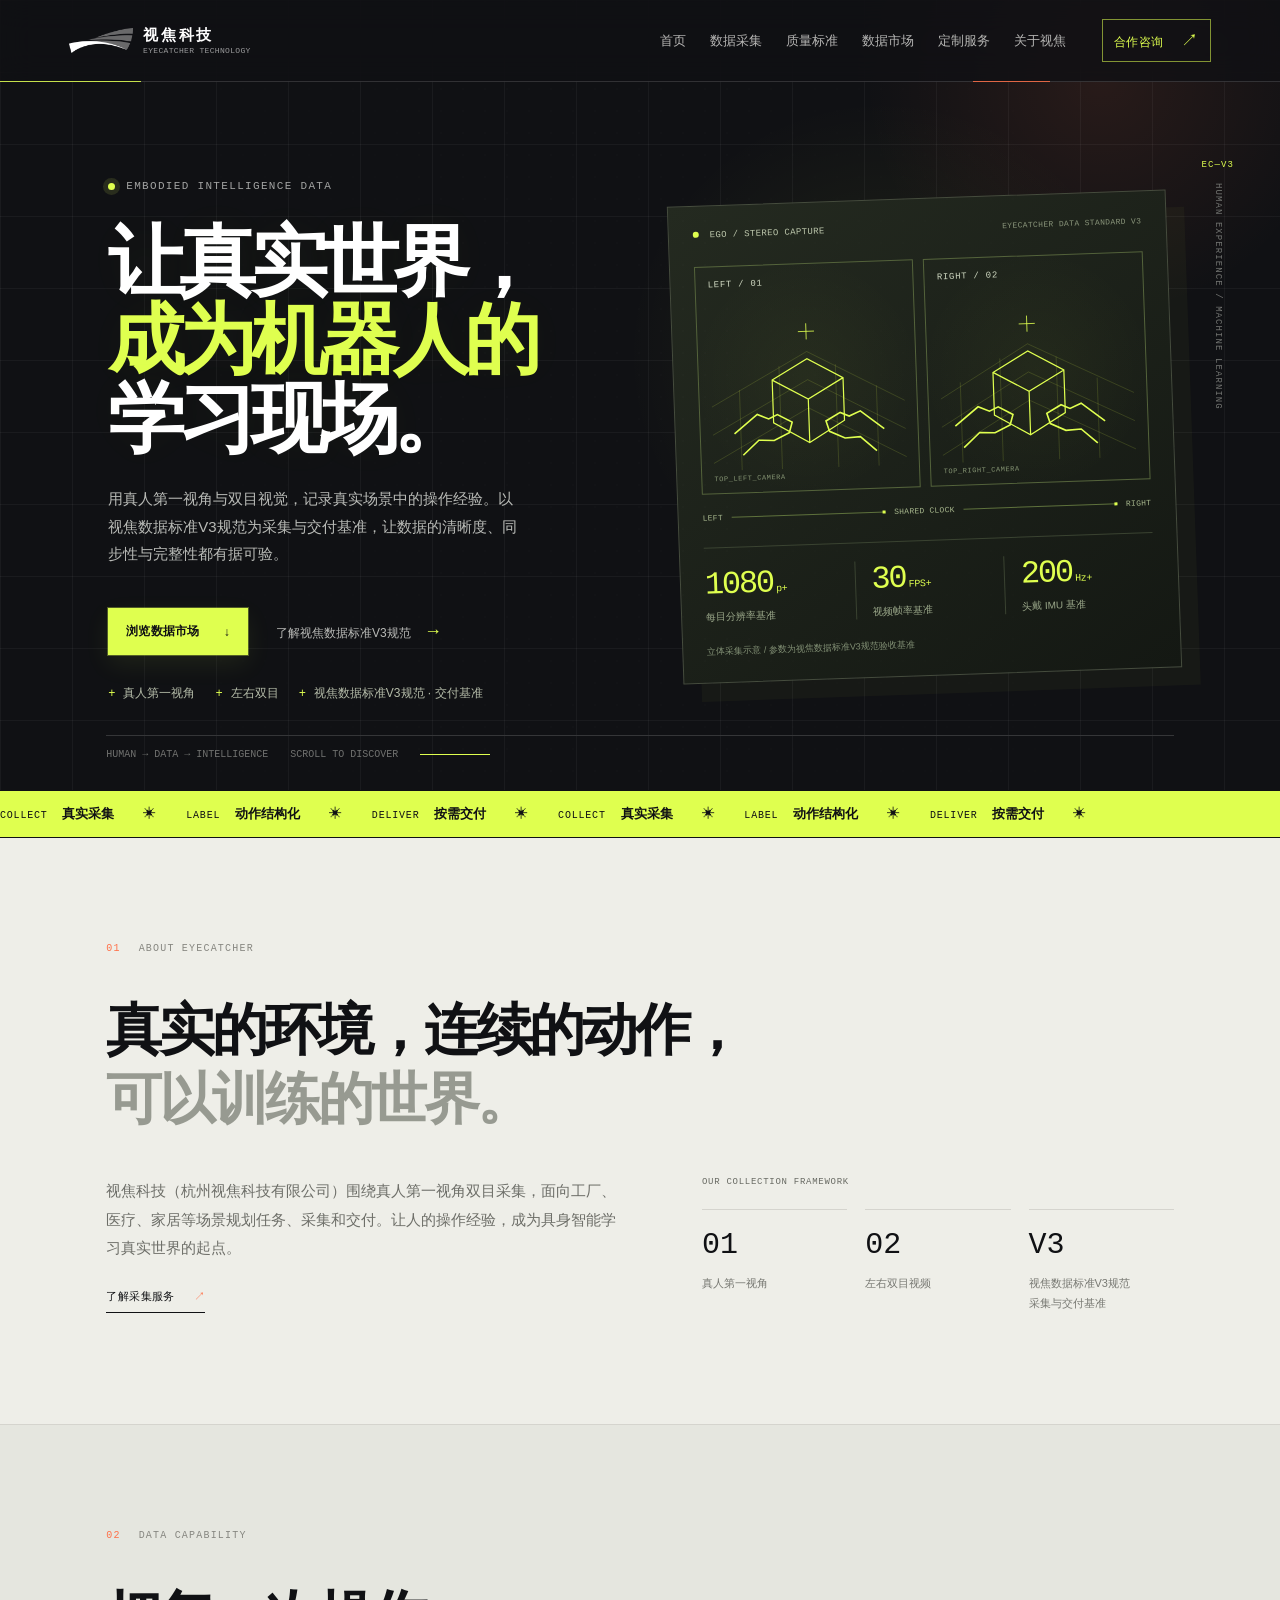
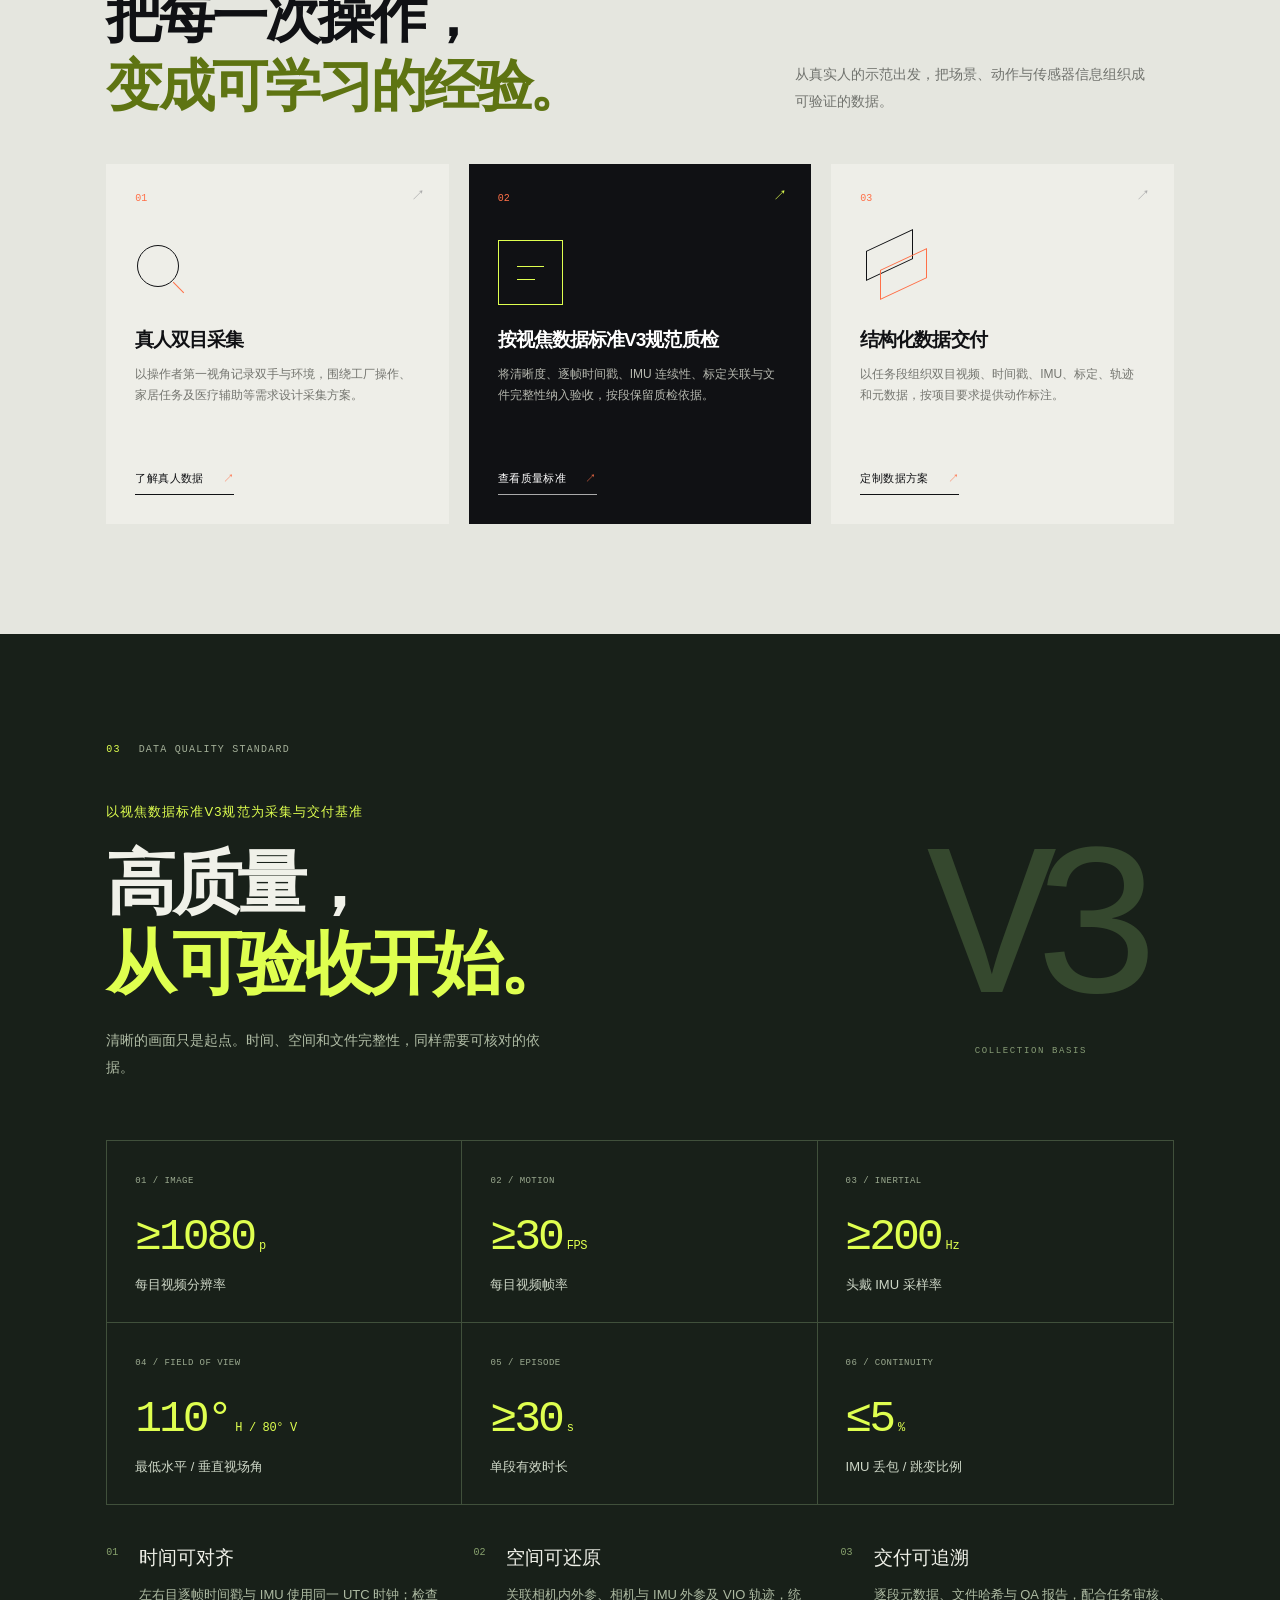
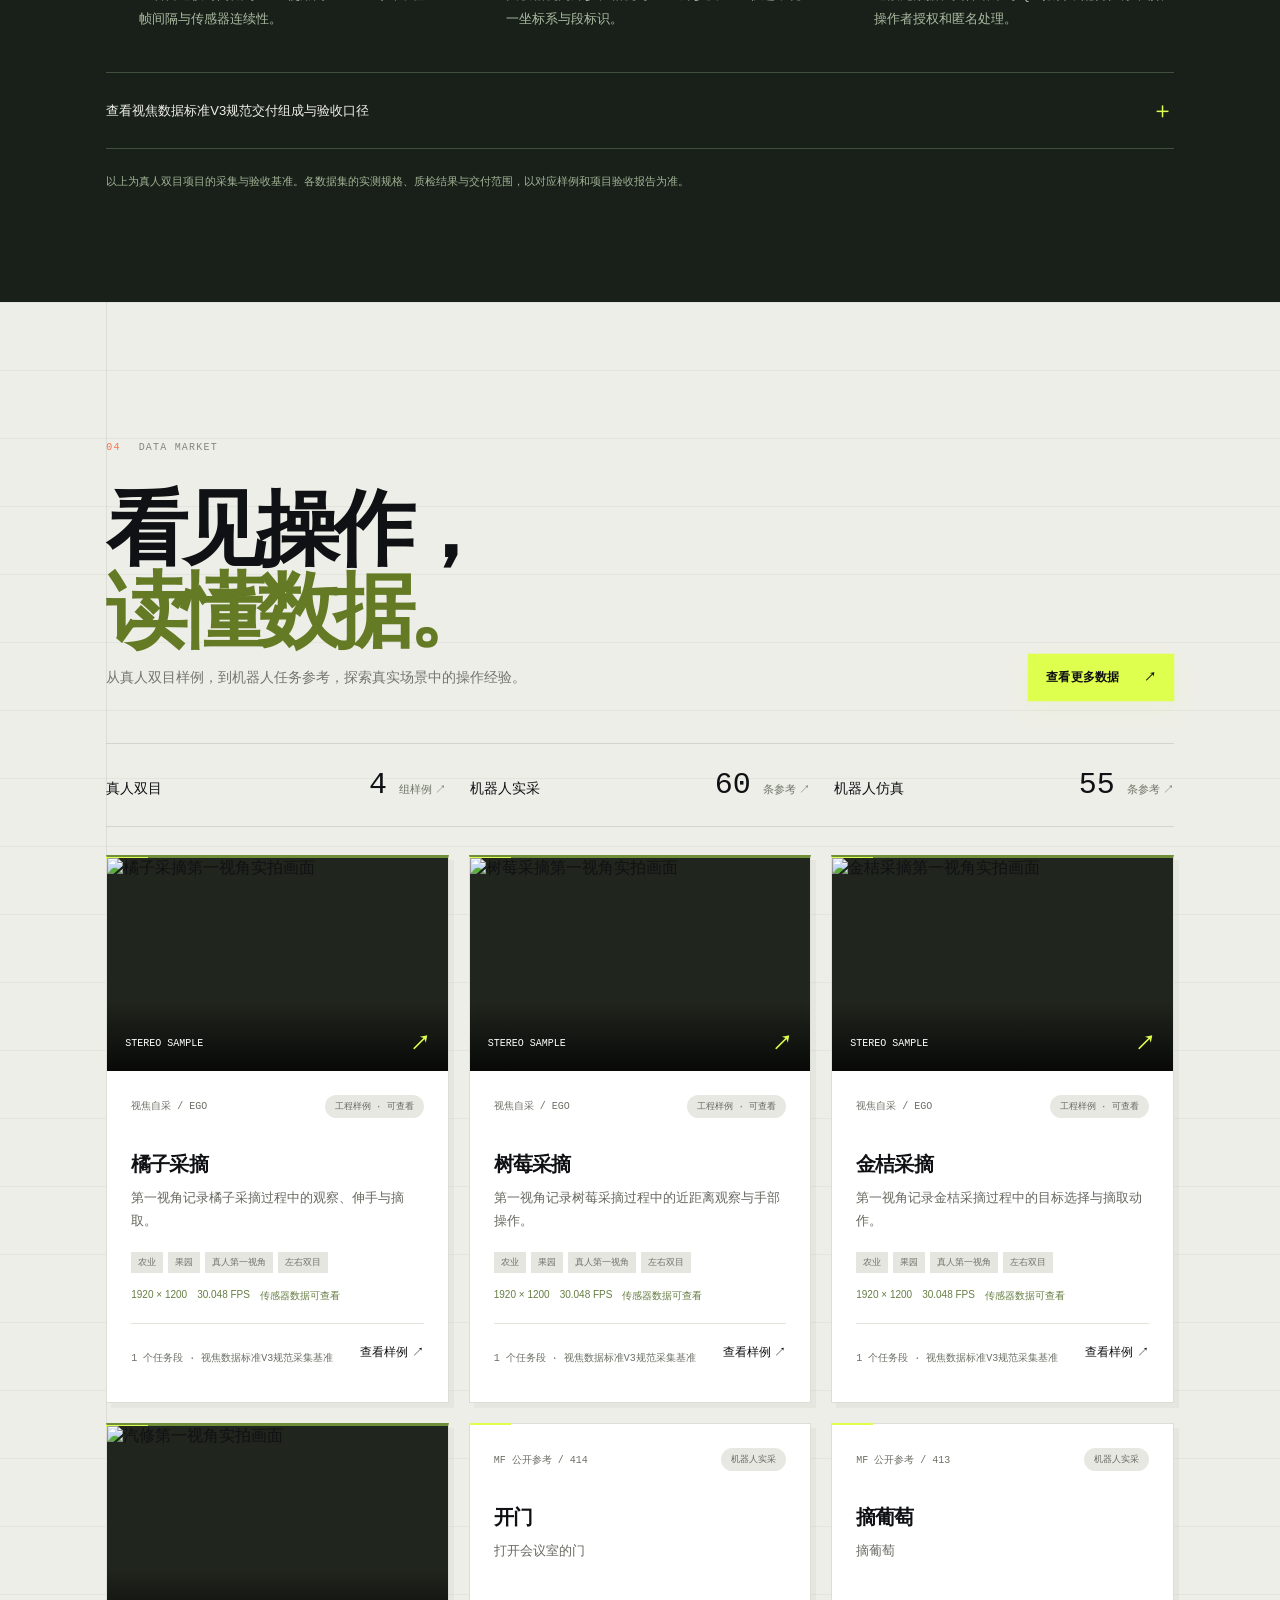
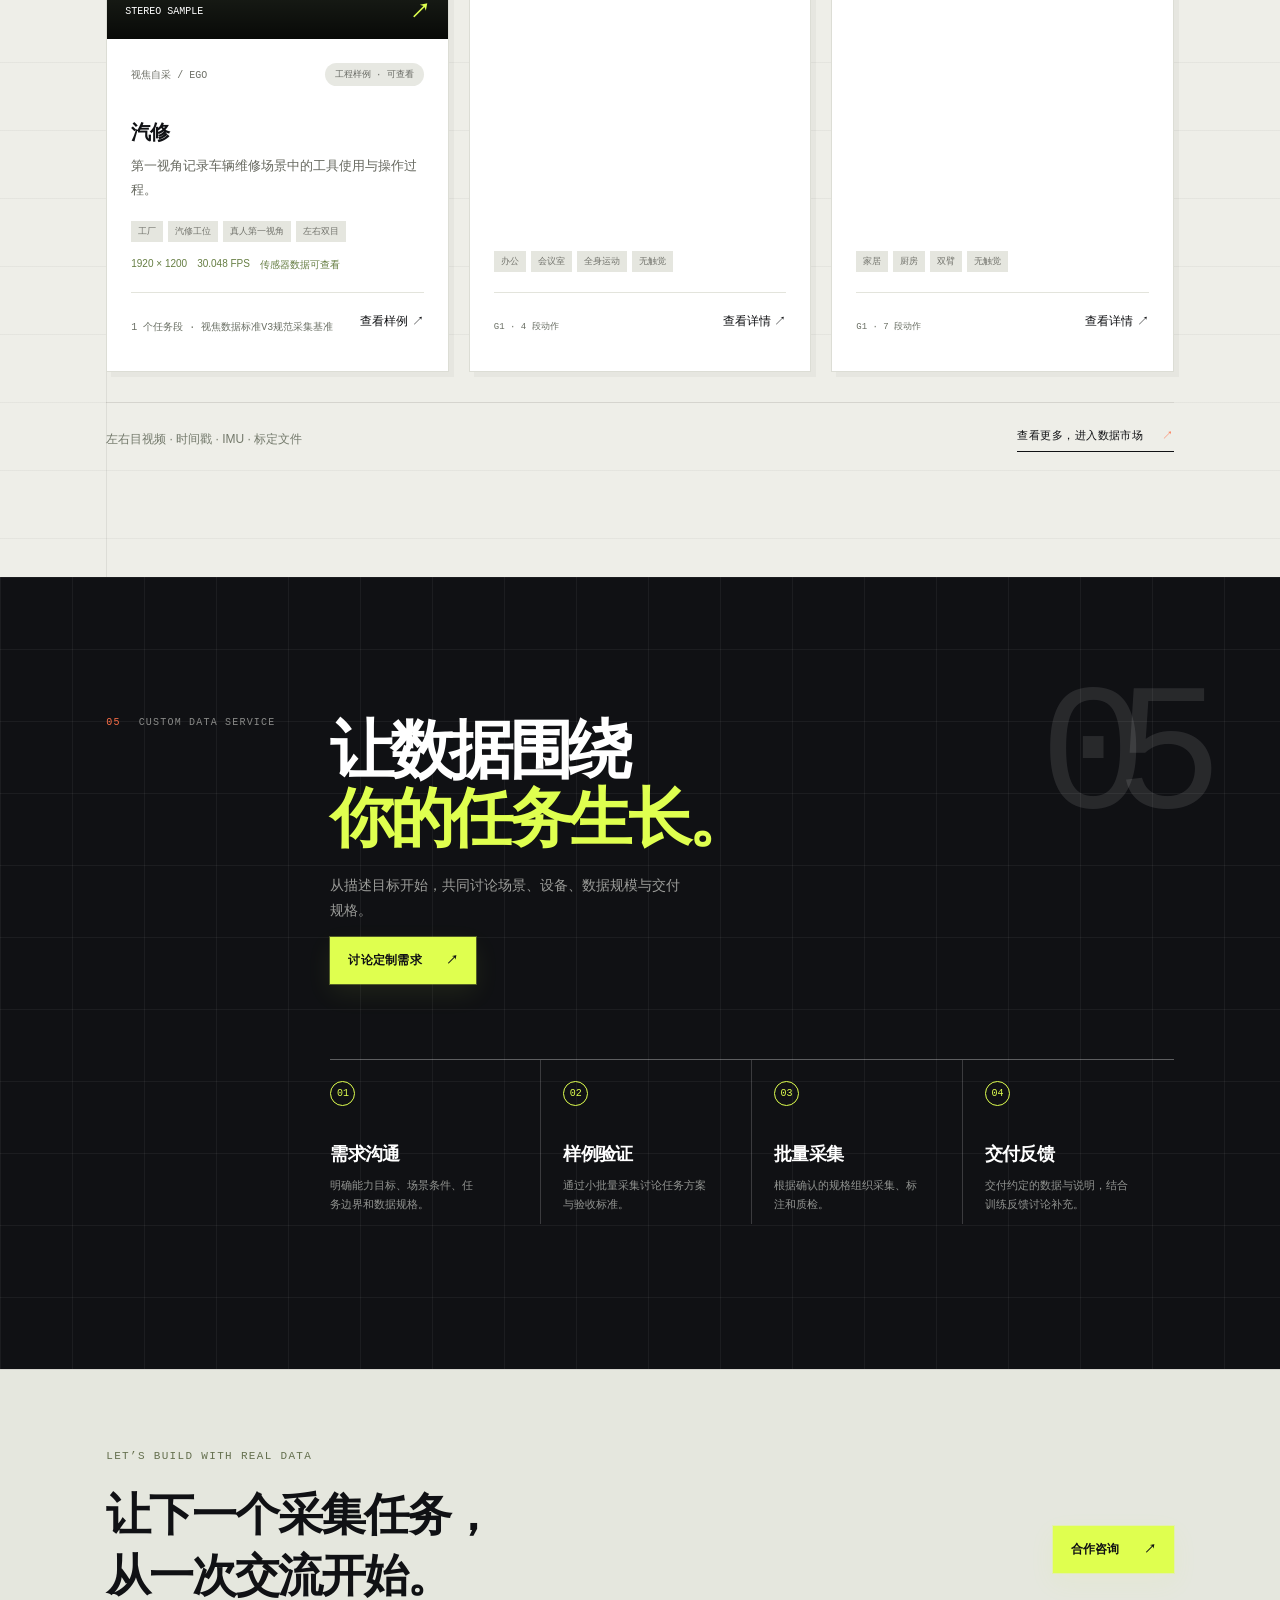
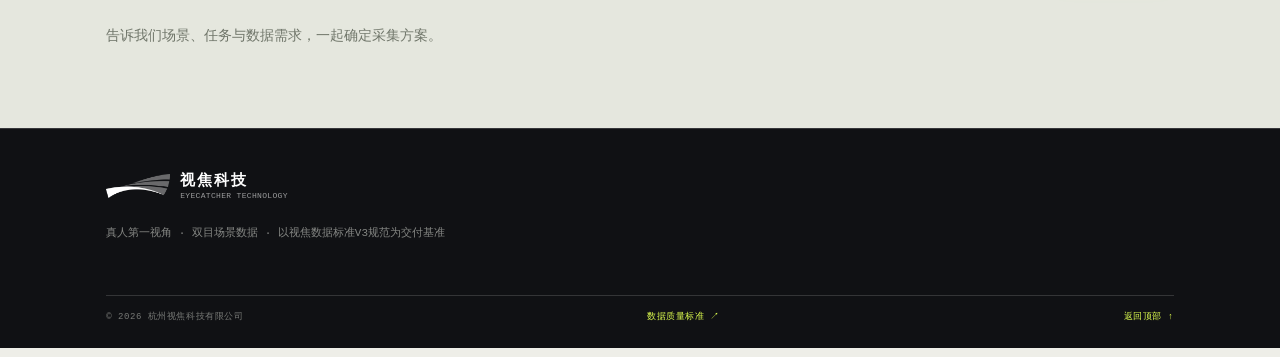
==== commit 7f4e3817: "Split market and contact pages and publish stereo engineering samples" ====
--- a/index.html
+++ b/index.html
@@ -5,9 +5,9 @@
     <meta name="viewport" content="width=device-width, initial-scale=1.0" />
     <meta name="description" content="视焦科技：以视焦数据标准V3规范为采集与交付基准，面向工厂、医疗、家居等场景提供真人第一视角双目数据采集与定制服务。" />
     <title>视焦科技 · 具身智能数据基础设施</title>
-    <link rel="stylesheet" href="styles.css?v=20261016-layout1" />
+    <link rel="stylesheet" href="styles.css?v=20261106-market-pages1" />
   </head>
-  <body>
+  <body data-page="home">
     <div class="site-shell">
       <header class="site-header" id="top">
         <a class="brand" href="#top" aria-label="视焦科技首页">
@@ -18,16 +18,16 @@
           <a href="#top">首页</a>
           <a href="#capability">数据采集</a>
           <a href="#standards">质量标准</a>
-          <a href="#market">数据市场</a>
+          <a href="market.html">数据市场</a>
           <a href="#custom">定制服务</a>
           <a href="#about">关于视焦</a>
         </nav>
-        <a class="header-cta" href="#contact">合作咨询 <span>↗</span></a>
+        <a class="header-cta" href="contact.html">合作咨询 <span>↗</span></a>
         <button class="menu-toggle" type="button" aria-expanded="false" aria-controls="mobile-menu" aria-label="打开菜单"><span></span><span></span></button>
       </header>
 
       <div class="mobile-menu" id="mobile-menu" aria-hidden="true">
-        <a href="#top">首页</a><a href="#capability">数据采集</a><a href="#standards">质量标准</a><a href="#market">数据市场</a><a href="#custom">定制服务</a><a href="#about">关于视焦</a><a href="#contact">联系我们 ↗</a>
+        <a href="#top">首页</a><a href="#capability">数据采集</a><a href="#standards">质量标准</a><a href="market.html">数据市场</a><a href="#custom">定制服务</a><a href="#about">关于视焦</a><a href="contact.html">联系我们 ↗</a>
       </div>
 
       <main>
@@ -36,7 +36,7 @@
             <p class="eyebrow"><span class="pulse-dot"></span> EMBODIED INTELLIGENCE DATA</p>
             <h1>让真实世界，<br /><em>成为机器人的</em><br />学习现场。</h1>
             <p class="hero-lede">用真人第一视角与双目视觉，记录真实场景中的操作经验。以视焦数据标准V3规范为采集与交付基准，让数据的清晰度、同步性与完整性都有据可验。</p>
-            <div class="hero-actions"><a class="button button-dark" href="#market">浏览数据市场 <span>↓</span></a><a class="text-link" href="#standards">了解视焦数据标准V3规范 <span>→</span></a></div>
+            <div class="hero-actions"><a class="button button-dark" href="market.html">浏览数据市场 <span>↓</span></a><a class="text-link" href="#standards">了解视焦数据标准V3规范 <span>→</span></a></div>
             <div class="hero-proof"><span>真人第一视角</span><span>左右双目</span><span>视焦数据标准V3规范 · 交付基准</span></div>
           </div>
           <div class="hero-visual stereo-hero" aria-label="真人第一视角左右双目采集示意图，非实际采集画面">
@@ -68,7 +68,7 @@
           <div class="section-kicker"><span>02</span><span>DATA CAPABILITY</span></div>
           <div class="capability-heading"><h2 id="capability-title">把每一次操作，<br /><em>变成可学习的经验。</em></h2><p>从真实人的示范出发，把场景、动作与传感器信息组织成可验证的数据。</p></div>
           <div class="capability-cards">
-            <article class="cap-card"><span class="card-index">01</span><div class="card-icon icon-capture"></div><h3>真人双目采集</h3><p>以操作者第一视角记录双手与环境，围绕工厂操作、家居任务及医疗辅助等需求设计采集方案。</p><a href="#market" data-select-kind="human_stereo">了解真人数据 <span>↗</span></a></article>
+            <article class="cap-card"><span class="card-index">01</span><div class="card-icon icon-capture"></div><h3>真人双目采集</h3><p>以操作者第一视角记录双手与环境，围绕工厂操作、家居任务及医疗辅助等需求设计采集方案。</p><a href="market.html">了解真人数据 <span>↗</span></a></article>
             <article class="cap-card cap-card-accent"><span class="card-index">02</span><div class="card-icon icon-label"></div><h3>按视焦数据标准V3规范质检</h3><p>将清晰度、逐帧时间戳、IMU 连续性、标定关联与文件完整性纳入验收，按段保留质检依据。</p><a href="#standards">查看质量标准 <span>↗</span></a></article>
             <article class="cap-card"><span class="card-index">03</span><div class="card-icon icon-deliver"></div><h3>结构化数据交付</h3><p>以任务段组织双目视频、时间戳、IMU、标定、轨迹和元数据，按项目要求提供动作标注。</p><a href="#custom">定制数据方案 <span>↗</span></a></article>
           </div>
@@ -83,48 +83,26 @@
           <p class="standard-footnote">以上为真人双目项目的采集与验收基准。各数据集的实测规格、质检结果与交付范围，以对应样例和项目验收报告为准。</p>
         </section>
 
-        <section class="market section-grid market-v2" id="market" aria-labelledby="market-title">
-          <div class="section-kicker"><span>04</span><span>DATA MARKET</span></div>
-          <div class="market-heading"><div><h2 id="market-title">数据市场</h2><p>从人的示范，到机器人的执行。按数据类型与真实场景，找到所需任务。</p></div><a class="button button-outline" href="#contact" data-inquiry="定制场景数据采集">定制数据采集 <span>↗</span></a></div>
-          <div class="market-feature"><div><span class="feature-label">EYECATCHER / EGO DATA</span><h3>真人第一视角 · 双目数据</h3><p>工厂、医疗、家居等场景持续拓展，以视焦数据标准V3规范组织采集与交付。</p></div><a href="#market-workspace" data-select-kind="human_stereo">浏览真人双目 <span>↗</span></a></div>
-          <div class="market-types" role="group" aria-label="按数据类型筛选"><button type="button" class="type-button is-active" aria-pressed="true" data-kind="all"><span>全部目录</span><strong id="count-all">—</strong><small>自采数据与公开参考</small></button><button type="button" class="type-button" aria-pressed="false" data-kind="human_stereo"><span>真人双目 <i>EGO</i></span><strong id="count-human">—</strong><small>真人 · 第一视角 · 双摄像头</small></button><button type="button" class="type-button" aria-pressed="false" data-kind="robot_real"><span>机器人实采</span><strong id="count-real">—</strong><small>机器人 · 真实环境任务</small></button><button type="button" class="type-button" aria-pressed="false" data-kind="robot_sim"><span>机器人仿真</span><strong id="count-sim">—</strong><small>机器人 · 仿真环境任务</small></button></div>
-          <div class="market-layout" id="market-workspace">
-            <aside class="market-filters" aria-label="数据筛选"><div class="filter-heading"><h3>筛选目录</h3><button class="reset-filters" id="reset-filters" type="button">重置</button></div><label class="filter-field"><span>应用场景</span><select id="scene-filter"><option value="all">全部场景</option></select></label><label class="filter-field"><span>细分场景</span><select id="subscene-filter"><option value="all">全部细分场景</option></select></label><label class="filter-field"><span>数据来源</span><select id="source-filter"><option value="all">全部来源</option><option value="eyecatcher">视焦自采</option><option value="maniformer">Maniformer 公开参考</option></select></label><div id="robot-filters"><p class="filter-section-label">机器人属性</p><label class="filter-field"><span>臂型</span><select id="arm-filter"><option value="all">全部臂型</option></select></label><label class="filter-field"><span>触觉信息</span><select id="tactile-filter"><option value="all">全部触觉配置</option><option value="有触觉">有触觉</option><option value="无触觉">无触觉</option></select></label></div><div class="filter-standard" id="stereo-filter-note" hidden><span>视焦数据标准V3规范 / 采集基准</span><p>双目视频 + IMU<br />标定 + 轨迹 + QA</p><a href="#standards">查看验收参数 ↗</a></div></aside>
-            <div class="market-results"><label class="search-box"><span aria-hidden="true">⌕</span><input id="search-input" aria-label="搜索任务、场景、设备或动作" type="search" placeholder="搜索任务、场景、设备或动作…" /></label><div class="market-meta"><span role="status" id="result-summary">目录条目 <b id="result-count">—</b></span><span id="result-scope">全部类型 / 全部场景</span></div><div id="active-filters" class="active-filters" aria-label="当前筛选条件" hidden></div><p class="catalog-context" id="catalog-context">正在加载目录…</p><div class="market-grid" id="market-grid"><div class="loading-state">正在加载数据市场…</div></div><div class="market-footer"><div class="catalog-pagination"><span id="catalog-progress" aria-live="polite"></span><button class="load-more" id="load-more" type="button" hidden>加载更多 <span>＋</span></button></div></div></div>
-          </div>
-          <p class="market-note market-provenance">机器人记录来自 Maniformer 公开参考目录，保留来源，不代表视焦自有数据或视焦数据标准V3规范验收结果。真人双目数据在样例审核后上架，数据集数量与任务段数量分别披露。</p>
-        </section>
+        <section class="market section-grid home-market" id="market" aria-labelledby="market-title">
+<div class="section-kicker"><span>04</span><span>DATA MARKET</span></div>
+<div class="market-heading"><div><h2 id="market-title">看见操作，<br /><em>读懂数据。</em></h2><p>从真人双目样例，到机器人任务参考，探索真实场景中的操作经验。</p></div><a class="button button-dark" href="market.html">查看更多数据 <span>↗</span></a></div>
+<div class="preview-categories"><a href="market.html?kind=human_stereo">真人双目 <strong id="count-human">4</strong><span>组样例 ↗</span></a><a href="market.html?kind=robot_real">机器人实采 <strong id="count-real">60</strong><span>条参考 ↗</span></a><a href="market.html?kind=robot_sim">机器人仿真 <strong id="count-sim">55</strong><span>条参考 ↗</span></a></div>
+<div class="market-grid home-market-grid" id="market-grid"><p class="loading-state">正在加载精选样例…</p></div>
+<div class="preview-footer"><p>左右目视频 · 时间戳 · IMU · 标定文件</p><a class="arrow-link" href="market.html">查看更多，进入数据市场 <span>↗</span></a></div>
+</section>
 
         <section class="workflow section-grid" id="custom">
           <div class="section-kicker"><span>05</span><span>CUSTOM DATA SERVICE</span></div>
-          <div class="workflow-heading"><h2>让数据围绕<br /><em>你的任务生长。</em></h2><p>从描述目标开始，共同讨论场景、设备、数据规模与交付规格。</p><a class="button button-dark" href="#contact">讨论定制需求 <span>↗</span></a></div>
+          <div class="workflow-heading"><h2>让数据围绕<br /><em>你的任务生长。</em></h2><p>从描述目标开始，共同讨论场景、设备、数据规模与交付规格。</p><a class="button button-dark" href="contact.html">讨论定制需求 <span>↗</span></a></div>
           <div class="steps"><div class="step"><span>01</span><h3>需求沟通</h3><p>明确能力目标、场景条件、任务边界和数据规格。</p></div><div class="step"><span>02</span><h3>样例验证</h3><p>通过小批量采集讨论任务方案与验收标准。</p></div><div class="step"><span>03</span><h3>批量采集</h3><p>根据确认的规格组织采集、标注和质检。</p></div><div class="step"><span>04</span><h3>交付反馈</h3><p>交付约定的数据与说明，结合训练反馈讨论补充。</p></div></div>
         </section>
 
-        <section class="contact section-grid" id="contact" aria-labelledby="contact-title">
-          <div class="contact-section-label"><span>06 / CONTACT</span><span>让合作，从沟通开始</span></div>
-          <div class="contact-layout">
-            <div class="contact-copy">
-              <h2 id="contact-title">聊聊你的<br /><em>数据需求。</em></h2>
-              <p class="contact-description">告诉我们采集场景、任务目标与数据规模，<br class="contact-desktop-break" />一起确定采集方案和交付标准。</p>
-              <p id="inquiry-context" class="inquiry-context" hidden role="status"></p>
-              <div class="contact-company"><strong>杭州视焦科技有限公司</strong><span>EYECATCHER TECHNOLOGY</span><p>真人双目采集 <i aria-hidden="true">/</i> 场景任务定制</p></div>
-            </div>
-            <div class="contact-panel" id="contact-info" aria-label="商务联系方式">
-              <div class="contact-person"><div><span class="contact-field-label">商务对接</span><strong>首辰</strong></div><span class="contact-person-note">电话 / 微信 / 邮箱</span></div>
-              <a class="contact-phone" href="tel:13285719508" aria-label="拨打商务电话 13285719508"><span class="contact-field-label">商务电话</span><span class="contact-phone-line"><strong>132 8571 9508</strong><span class="contact-link-arrow" aria-hidden="true">↗</span></span><span class="contact-phone-hint">点击号码拨打电话</span></a>
-              <div class="contact-wechat"><div><span class="contact-field-label">商务微信</span><strong>sochyf</strong></div><button class="contact-copy-button" type="button" data-copy-text="sochyf" data-copy-name="微信号" aria-label="复制微信号 sochyf"><svg width="15" height="16" viewBox="0 0 15 16" fill="none" aria-hidden="true"><rect x="5" y="5" width="8" height="9" rx="1" stroke="currentColor"/><path d="M10 3V2H2v9h1" stroke="currentColor"/></svg><span data-copy-label>复制微信号</span></button></div>
-              <a class="contact-email" href="mailto:fzlunar@hotmail.com" aria-label="发送商务邮件至 fzlunar@hotmail.com"><span class="contact-field-label">联系邮箱</span><span class="contact-email-line"><strong>fzlunar@hotmail.com</strong><span class="contact-link-arrow" aria-hidden="true">↗</span></span></a>
-            </div>
-          </div>
-          <div class="contact-location"><div class="contact-location-label"><svg width="18" height="22" viewBox="0 0 18 22" fill="none" aria-hidden="true"><path d="M16 8.5C16 14 9 20 9 20S2 14 2 8.5a7 7 0 0 1 14 0Z" stroke="currentColor"/><circle cx="9" cy="8.5" r="2.5" stroke="currentColor"/></svg><span>公司地址</span></div><address>杭州市西湖区振华路210号<br class="contact-mobile-break" />栖锦云座2号楼539室</address><button class="contact-copy-button" type="button" data-copy-text="杭州市西湖区振华路210号栖锦云座2号楼539室" data-copy-name="公司地址" aria-label="复制公司地址"><span data-copy-label>复制地址</span><span aria-hidden="true">↗</span></button></div>
-          <p class="contact-action-status" id="contact-action-status" role="status" aria-live="polite"></p>
-        </section>
+        <section class="contact-teaser section-grid" id="contact"><div><span class="eyebrow">LET’S BUILD WITH REAL DATA</span><h2>让下一个采集任务，<br />从一次交流开始。</h2><p>告诉我们场景、任务与数据需求，一起确定采集方案。</p></div><a class="button button-dark" href="contact.html">合作咨询 <span>↗</span></a></section>
       </main>
 
       <footer class="site-footer"><div class="footer-brand"><span class="brand-mark"><img src="assets/shijiao-mark.png" alt="" /></span><span><strong>视焦科技</strong><small>EYECATCHER TECHNOLOGY</small></span></div><p>真人第一视角 · 双目场景数据 · 以视焦数据标准V3规范为交付基准</p><div class="footer-bottom"><span>© 2026 杭州视焦科技有限公司</span><a href="#standards">数据质量标准 ↗</a><a href="#top">返回顶部 ↑</a></div></footer>
     </div>
-    <dialog class="task-dialog" id="task-dialog" aria-labelledby="task-title"><div class="task-dialog-shell"><div class="task-dialog-bar"><span>TASK RECORD / 任务详情</span><button id="close-task" type="button" aria-label="关闭任务详情" autofocus>关闭 <span aria-hidden="true">×</span></button></div><div id="task-detail"></div></div></dialog>
-    <script src="app.js?v=20261103-eyecatcher-data-standard-v3"></script>
+    <script src="site.js?v=20261106-market-pages1"></script>
+    <script src="app.js?v=20261106-market-pages1"></script>
   </body>
 </html>
--- a/styles.css
+++ b/styles.css
@@ -643,3 +643,16 @@
   .contact-email { padding-block: 22px; }
   .contact-email-line strong { font-size: clamp(16px, 4.4vw, 21px); }
 }
+
+/* Independent market and contact pages — November 2026 */
+.desktop-nav a[aria-current="page"],.mobile-menu a[aria-current="page"]{color:var(--acid)}
+.breadcrumbs{display:flex;gap:14px;align-items:center;font-size:12px;color:#71776c;margin-bottom:48px}.breadcrumbs a{border-bottom:1px solid #a6ac9c;padding-bottom:3px}.breadcrumbs span:last-child{color:var(--ink)}
+.home-market{display:block}.home-market .section-kicker{margin-bottom:35px}.home-market .market-heading{gap:32px}.home-market h2 em{color:#647a25}.preview-categories{display:grid;grid-template-columns:repeat(3,minmax(0,1fr));gap:24px;margin:42px 0 28px;border-block:1px solid var(--line)}.preview-categories a{display:flex;align-items:baseline;gap:12px;padding:24px 0;font-size:14px}.preview-categories strong{font:30px var(--mono);margin-left:auto}.preview-categories span{font-size:11px;color:#70766a}.home-market-grid{grid-template-columns:repeat(3,minmax(0,1fr));gap:20px}.home-market .data-card{padding:24px;min-height:300px}.home-market .data-card h3{font-size:20px}.home-market .data-card p{font-size:13px;line-height:1.8;margin-bottom:20px}.preview-footer{display:flex;justify-content:space-between;align-items:center;gap:24px;border-top:1px solid var(--line);margin-top:30px;padding-top:25px}.preview-footer p{font-size:12px;color:#73796b;margin:0}.preview-footer .arrow-link{margin:0}.sample-cover{display:block;position:relative;margin:-24px -24px 24px;aspect-ratio:16/10;background:#20251d;overflow:hidden}.sample-cover img{display:block;width:100%;height:100%;object-fit:cover;transition:transform .3s}.sample-cover:hover img{transform:scale(1.025)}.sample-cover>span{position:absolute;bottom:0;left:0;right:0;background:linear-gradient(transparent,rgba(0,0,0,.75));color:white;padding:30px 18px 14px;font:10px var(--mono);display:flex;justify-content:space-between;align-items:center}.sample-cover b{font-size:20px;color:var(--acid)}
+body[data-page="market"] .market{padding-top:132px}body[data-page="market"] .market-heading h1{font-size:clamp(46px,5.8vw,82px);line-height:1.16;letter-spacing:-.06em;margin-bottom:24px}body[data-page="market"] .market-heading h1 em{color:#617823}body[data-page="market"] .market-heading .eyebrow{margin-bottom:18px}body[data-page="market"] .market-heading{align-items:center}body[data-page="market"] .market-feature{margin-top:44px}.market-v2 .sample-cover{margin:-23px -23px 24px}.market-v2 .human-card .data-type{background:#e4edce}.human-card .data-card-bottom>span{max-width:70%;font-size:10px}.task-open{flex-shrink:0}.contact-teaser{padding-block:80px;display:flex;align-items:center;justify-content:space-between;gap:30px;border-top:1px solid var(--line);background:#e5e7de}.contact-teaser h2{font-size:clamp(28px,3.5vw,48px);letter-spacing:-.045em;line-height:1.35;margin-bottom:18px}.contact-teaser p{font-size:14px;color:#70766a;line-height:1.8;margin:0}.contact-teaser .eyebrow{color:#65704f;margin-bottom:22px}
+.contact-page{padding-top:132px;padding-bottom:100px;background:#f0f0e9}.contact-page-heading{max-width:800px}.contact-page-heading .eyebrow{color:#687250;margin-bottom:20px}.contact-page-heading h1{font-size:clamp(48px,6.5vw,90px);line-height:1.15;letter-spacing:-.055em;margin-bottom:28px}.contact-page-heading h1 em{color:#637a25}.contact-page-heading>p{font-size:16px;color:#686f5f;line-height:1.9}.business-heading{display:flex;align-items:baseline;gap:24px;margin-top:65px;border-top:1px solid #cbd0c1;padding-top:26px;margin-bottom:25px}.business-heading>span{font:10px var(--mono);letter-spacing:.1em;color:#6f7762}.business-heading h2{font-size:22px;margin:0}.business-grid{display:grid;grid-template-columns:repeat(2,minmax(0,1fr));gap:24px}.business-card{background:#fff;padding:35px;border:1px solid #d9ddcf}.business-card-top{display:flex;justify-content:space-between;font:10px var(--mono);color:#778168;gap:20px}.business-card h3{font-size:33px;letter-spacing:-.04em;margin:40px 0 25px}.business-phone{display:flex;align-items:center;justify-content:space-between;gap:12px;font:clamp(19px,2.6vw,36px) var(--mono);letter-spacing:-.055em}.business-phone>span{font-size:26px;color:#74863e}.business-wechat{margin-top:30px;border-top:1px solid #e1e5da;padding-top:24px;display:flex;align-items:end;justify-content:space-between;gap:20px}.business-wechat>div{display:grid;gap:9px;min-width:0}.business-wechat>div>span{font-size:12px;color:#778168}.business-wechat strong{font:16px var(--mono);overflow-wrap:anywhere}.contact-page .contact-copy-button{color:#596842;border-color:#b2bba2;font-size:11px;min-height:40px}.contact-page .contact-action-status{color:#617248;min-height:24px;margin-top:14px}.company-information{border-top:1px solid #cbd0c1;margin-top:48px;padding-top:40px;display:grid;grid-template-columns:1fr 1fr;gap:50px}.company-information h2{font-size:24px;line-height:1.5}.company-information .eyebrow{color:#78816c;margin-bottom:18px}.company-information p{font-size:13px;color:#78816c}.company-information dl{margin:0}.company-information dl>div{display:grid;grid-template-columns:90px 1fr;gap:20px;margin-bottom:28px}.company-information dt{font-size:12px;color:#6b765b;padding-top:3px}.company-information dd{margin:0;font-size:15px;line-height:1.8}.company-information address{font-style:normal}.company-information .contact-copy-button{margin-top:10px}
+.sample-tabs{display:flex;gap:28px;border-bottom:1px solid #cbd1bf;margin:0 32px 28px}.sample-tabs button{border:0;border-bottom:2px solid transparent;background:none;font-size:14px;padding:18px 0;cursor:pointer;color:#727b65;min-height:48px}.sample-tabs button[aria-selected="true"]{color:var(--ink);border-bottom-color:#637e25;font-weight:700}.sample-tabs~section{margin:0 32px}.sample-playbar{display:flex;align-items:center;justify-content:space-between;gap:20px;font-size:12px;color:#737c68;margin-bottom:20px}.sample-playbar .button{border:0;cursor:pointer}.sample-video-grid{display:grid;grid-template-columns:1fr 1fr;gap:16px}.sample-video-grid h3{font:11px var(--mono);margin:0 0 12px;letter-spacing:.1em;color:#68765a}.sample-video-grid video{display:block;width:100%;aspect-ratio:16/10;background:#111;object-fit:contain}.sample-caption{font-size:11px;line-height:1.8;color:#69765d;margin-top:15px}.sample-stat-grid{display:grid;grid-template-columns:repeat(4,minmax(0,1fr));background:#e6ebdb;border:1px solid #d0d8c1;margin-bottom:35px}.sample-stat-grid>div{padding:22px 18px;border-right:1px solid #d0d8c1}.sample-stat-grid>div:last-child{border:0}.sample-stat-grid span{display:block;font-size:11px;color:#626e52;margin-bottom:14px}.sample-stat-grid strong{font:21px var(--mono);letter-spacing:-.05em;white-space:nowrap}.sample-stat-grid small{font-size:10px}.sample-data-section{margin-top:34px;border-top:1px solid #ccd3bf;padding-top:26px}.sample-section-heading{display:flex;align-items:center;justify-content:space-between;gap:20px}.sample-section-heading .eyebrow{font-size:9px;color:#697859;margin-bottom:10px}.sample-section-heading h3{font-size:22px;margin:0 0 12px}.sample-section-heading .arrow-link{margin:0;flex-shrink:0}.sample-data-section>p{font-size:12px;line-height:1.85;color:#68745a}.sample-table-scroll{max-width:100%;overflow-x:auto;border:1px solid #d3dac7;margin-block:20px;background:#fff}.sample-table{border-collapse:collapse;width:100%;font:10px var(--mono);white-space:nowrap;text-align:left}.sample-table th{background:#e9eddf;font-weight:400;color:#53613f}.sample-table td,.sample-table th{padding:13px 15px;border-bottom:1px solid #e3e8d9}.sample-table th small{display:block;font-size:9px;color:#7d876e;margin-top:7px}.sample-table tbody tr:last-child td{border-bottom:0}.imu-chart{margin:22px 0;background:#20281c;color:#d0d8c2;padding:22px}.imu-chart figcaption{display:flex;justify-content:space-between;font-size:12px}.imu-chart figcaption span{font-size:10px;color:#a3af93}.imu-chart svg{display:block;width:100%;margin-top:20px;overflow:visible}.imu-chart text{fill:#a8b299;font:9px monospace}.chart-legend{display:flex;align-items:center;gap:18px;flex-wrap:wrap;font:10px var(--sans);color:#b9c4aa;margin-top:15px}.chart-legend>span{display:flex;align-items:center;gap:6px}.chart-legend i{display:block;width:14px;height:2px}.chart-legend>span:last-child{margin-left:auto;font-size:9px}.sample-status-list{border:1px solid #d3dac7;background:#e9eddf}.sample-status-list>div{display:flex;justify-content:space-between;gap:24px;padding:15px 18px;border-bottom:1px solid #d3dac7;font-size:12px}.sample-status-list>div:last-child{border:0}.sample-status-list strong{font-weight:500;text-align:right}.sample-code{margin:15px 0;border-bottom:1px solid #cbd4bc;padding-bottom:15px}.sample-code summary{cursor:pointer;font-size:13px;display:flex;justify-content:space-between;gap:20px;padding-block:12px}.sample-code summary span{font-size:10px;color:#778266}.sample-code pre{font:11px/1.8 var(--mono);overflow:auto;max-height:400px;background:#e8ecdf;padding:20px;max-width:100%}.sample-download-heading{display:flex;align-items:center;justify-content:space-between;gap:24px;margin:32px 0}.sample-download-heading .eyebrow{font-size:9px;color:#6b7959;margin-bottom:14px}.sample-download-heading h3{font-size:25px;margin:0 0 12px}.sample-download-heading p{font-size:12px;line-height:1.8;color:#69775b}.sample-download-heading .button{flex-shrink:0}.sample-file-list article{padding:22px 0;border-top:1px solid #cdd6be;display:flex;align-items:start;justify-content:space-between;gap:30px}.sample-file-list article>div{min-width:0}.sample-file-list strong{font:13px var(--mono);overflow-wrap:anywhere}.sample-file-list article span{display:block;font-size:11px;color:#768366;margin-top:8px}.sample-file-list details{font-size:10px;color:#7a866b;margin-top:12px;cursor:pointer}.sample-file-list code{display:block;overflow-wrap:anywhere;margin-top:8px}.sample-file-list .arrow-link{margin:0;flex-shrink:0}.task-dialog [role="tabpanel"][hidden]{display:none}.sample-data-content,.sample-files-content{min-height:120px}.task-detail-heading{padding-bottom:12px}.task-dialog .detail-footer{margin-top:32px}
+@media(min-width:1600px){.home-market,.contact-page,.contact-teaser,body[data-page="market"] .market{padding-inline:max(8.3vw,calc((100vw - 1440px)/2))}}
+@media(max-width:1050px){.home-market-grid{grid-template-columns:repeat(2,minmax(0,1fr))}.business-card{padding:26px}.business-phone{font-size:25px}.business-wechat{align-items:start;flex-direction:column;gap:16px}.sample-stat-grid{grid-template-columns:1fr 1fr}.sample-stat-grid>div{border-bottom:1px solid #d0d8c1}.sample-stat-grid>div:nth-child(2){border-right:0}.sample-stat-grid>div:nth-child(n+3){border-bottom:0}}
+@media(max-width:700px){body[data-page="market"] .market,.contact-page{padding-top:110px}.breadcrumbs{margin-bottom:32px}.home-market .market-heading{display:block}.preview-categories{gap:12px;margin-top:32px}.preview-categories a{flex-direction:column;gap:9px;align-items:start;font-size:12px;padding:18px 0}.preview-categories strong{margin:0;font-size:28px}.preview-categories span{font-size:9px}.home-market-grid{grid-template-columns:1fr}.preview-footer{align-items:start;flex-direction:column}.home-market .data-card{padding:22px}.home-market .sample-cover{margin:-22px -22px 22px}.market-v2 .sample-cover{margin:-18px -18px 22px}.contact-teaser{display:block;padding-block:55px}.contact-teaser .button{margin-top:28px}.business-heading{margin-top:40px;gap:16px;flex-wrap:wrap}.business-grid{grid-template-columns:1fr;gap:18px}.business-card{padding:26px}.business-phone{font-size:26px}.business-card h3{margin-top:30px}.business-wechat{align-items:end;flex-direction:row}.business-wechat strong{font-size:14px}.company-information{grid-template-columns:1fr;gap:25px;margin-top:30px}.company-information dl>div{grid-template-columns:70px 1fr;gap:12px}.company-information h2{font-size:22px}.company-information dd{font-size:13px}.contact-page-heading>p{font-size:14px}.contact-page-heading>p br{display:none}.sample-tabs{margin-inline:20px;gap:22px}.sample-tabs button{font-size:12px}.sample-tabs~section{margin-inline:20px}.sample-playbar{align-items:start;flex-direction:column;gap:12px}.sample-video-grid{grid-template-columns:1fr;gap:22px}.sample-stat-grid>div{padding:18px 12px}.sample-stat-grid strong{font-size:19px}.sample-section-heading{align-items:start;flex-direction:column;gap:8px}.sample-section-heading .arrow-link{margin-bottom:10px}.imu-chart{padding:14px}.imu-chart figcaption{gap:12px;font-size:11px}.imu-chart figcaption span{font-size:9px}.chart-legend{gap:12px}.chart-legend>span:last-child{margin-left:0}.sample-status-list>div{font-size:11px;padding:13px 12px;gap:16px}.sample-download-heading{display:block}.sample-download-heading .button{margin-top:16px}.sample-file-list article{gap:14px}.sample-file-list strong{font-size:11px}.sample-file-list .arrow-link{font-size:10px}.task-dialog-bar>span{font-size:8px}.sample-code pre{font-size:10px;padding:12px}.sample-code summary{font-size:12px}}
+@media(prefers-reduced-motion:reduce){.sample-cover img{transition:none}}
+@media(max-width:400px){.business-wechat{flex-direction:column;align-items:start;gap:18px}.business-phone{font-size:23px}.business-wechat strong{overflow-wrap:normal;white-space:nowrap}}
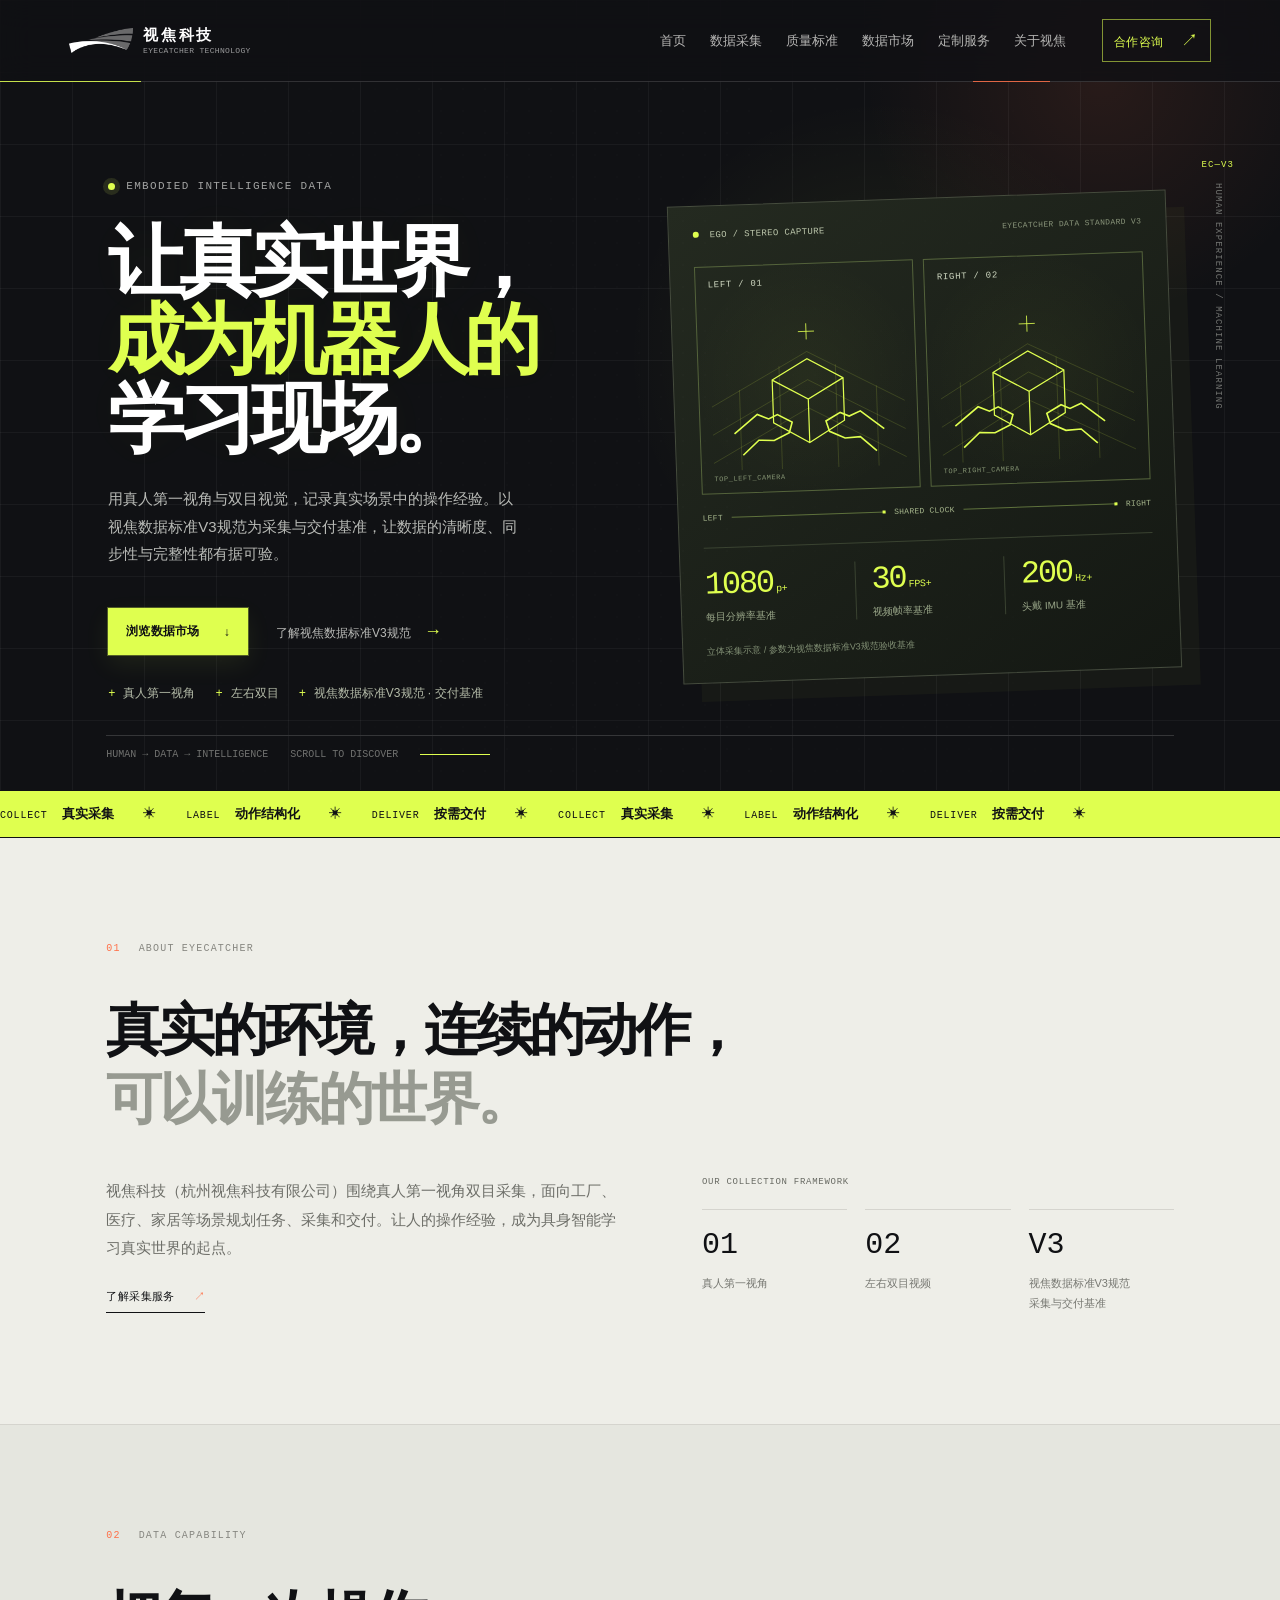
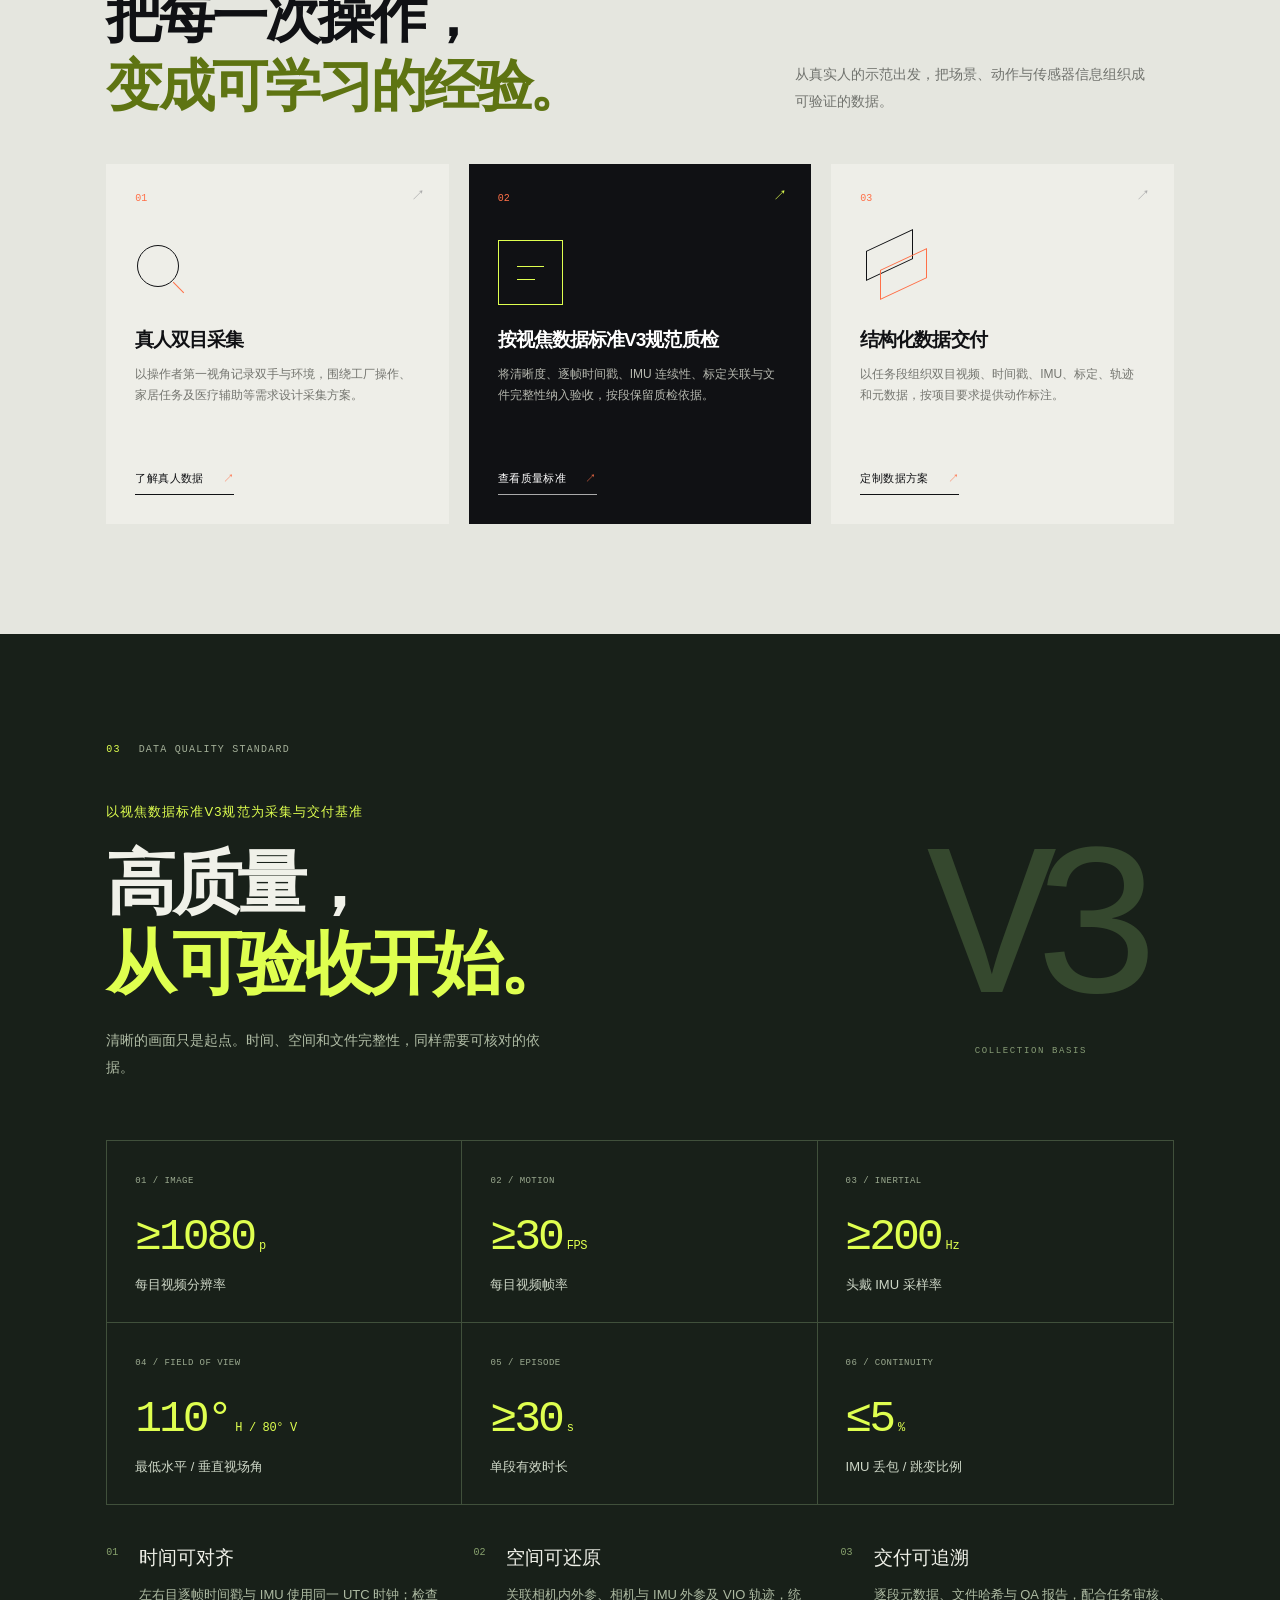
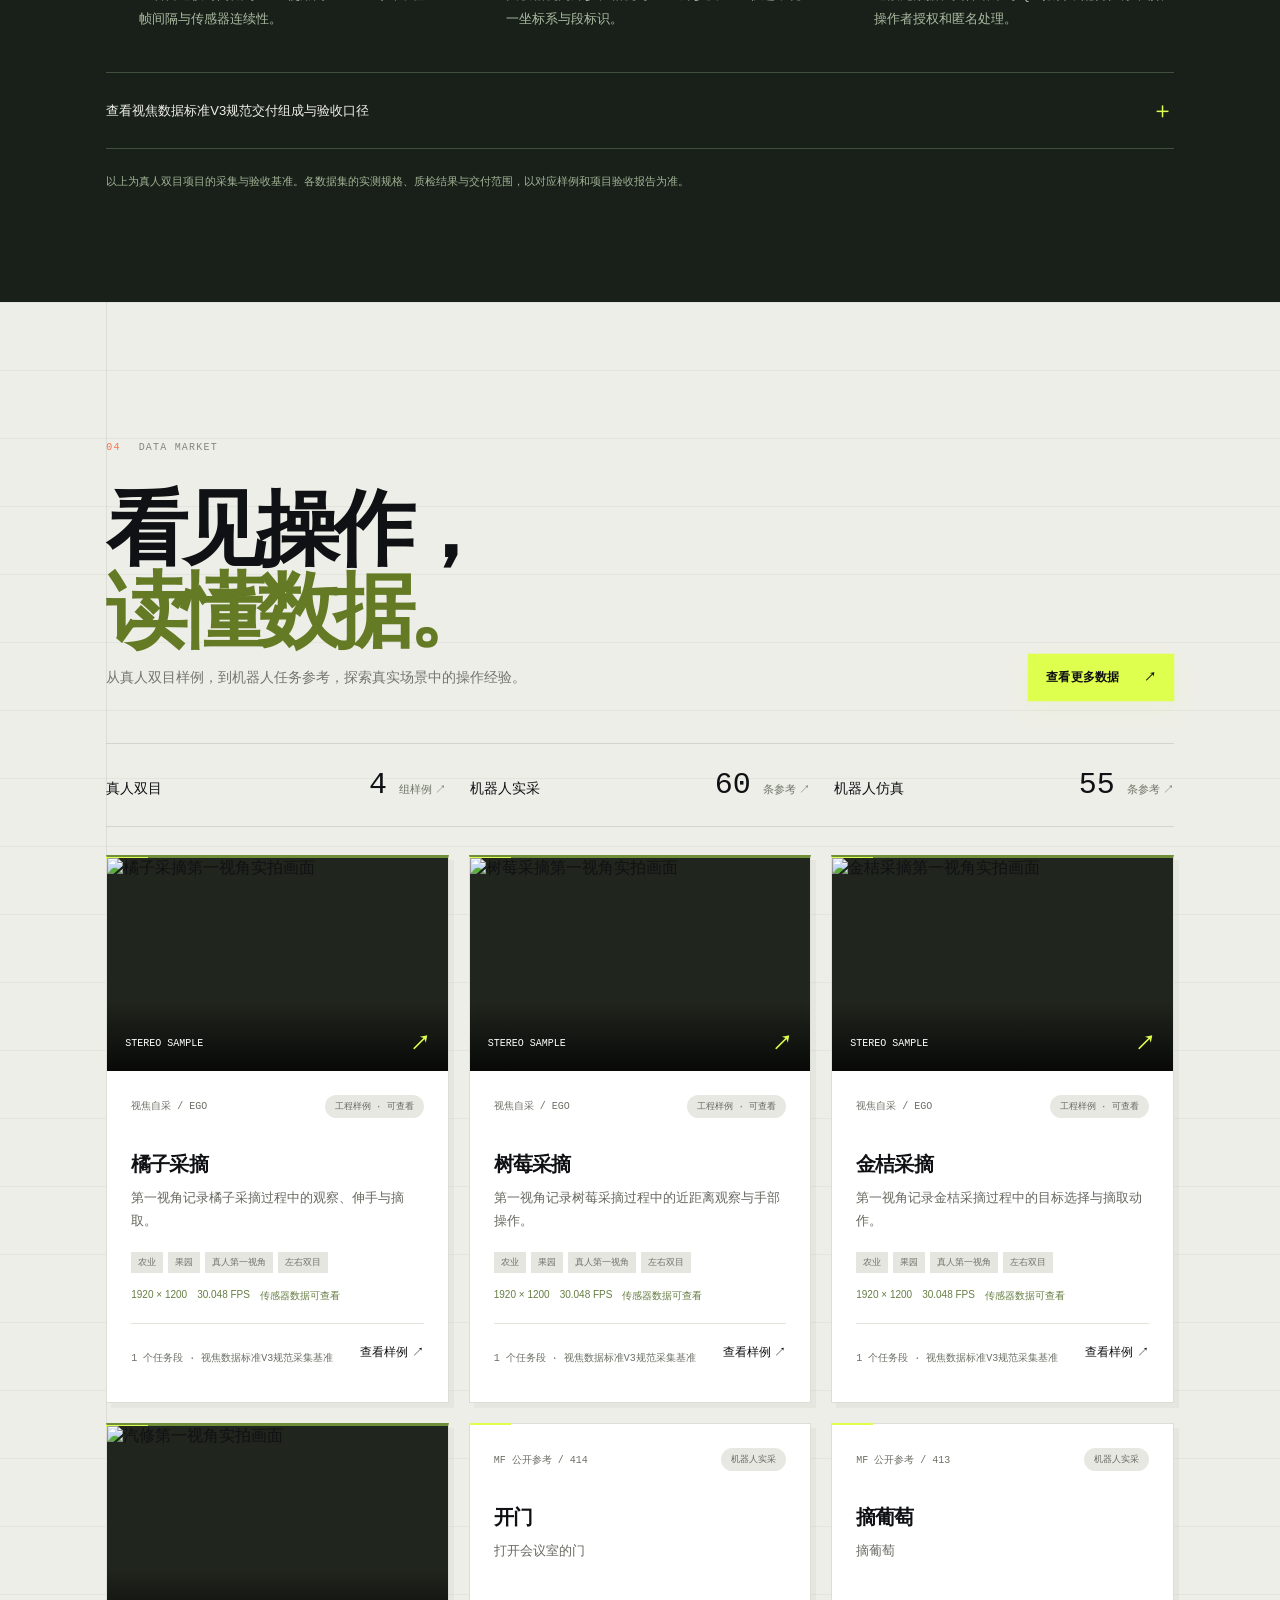
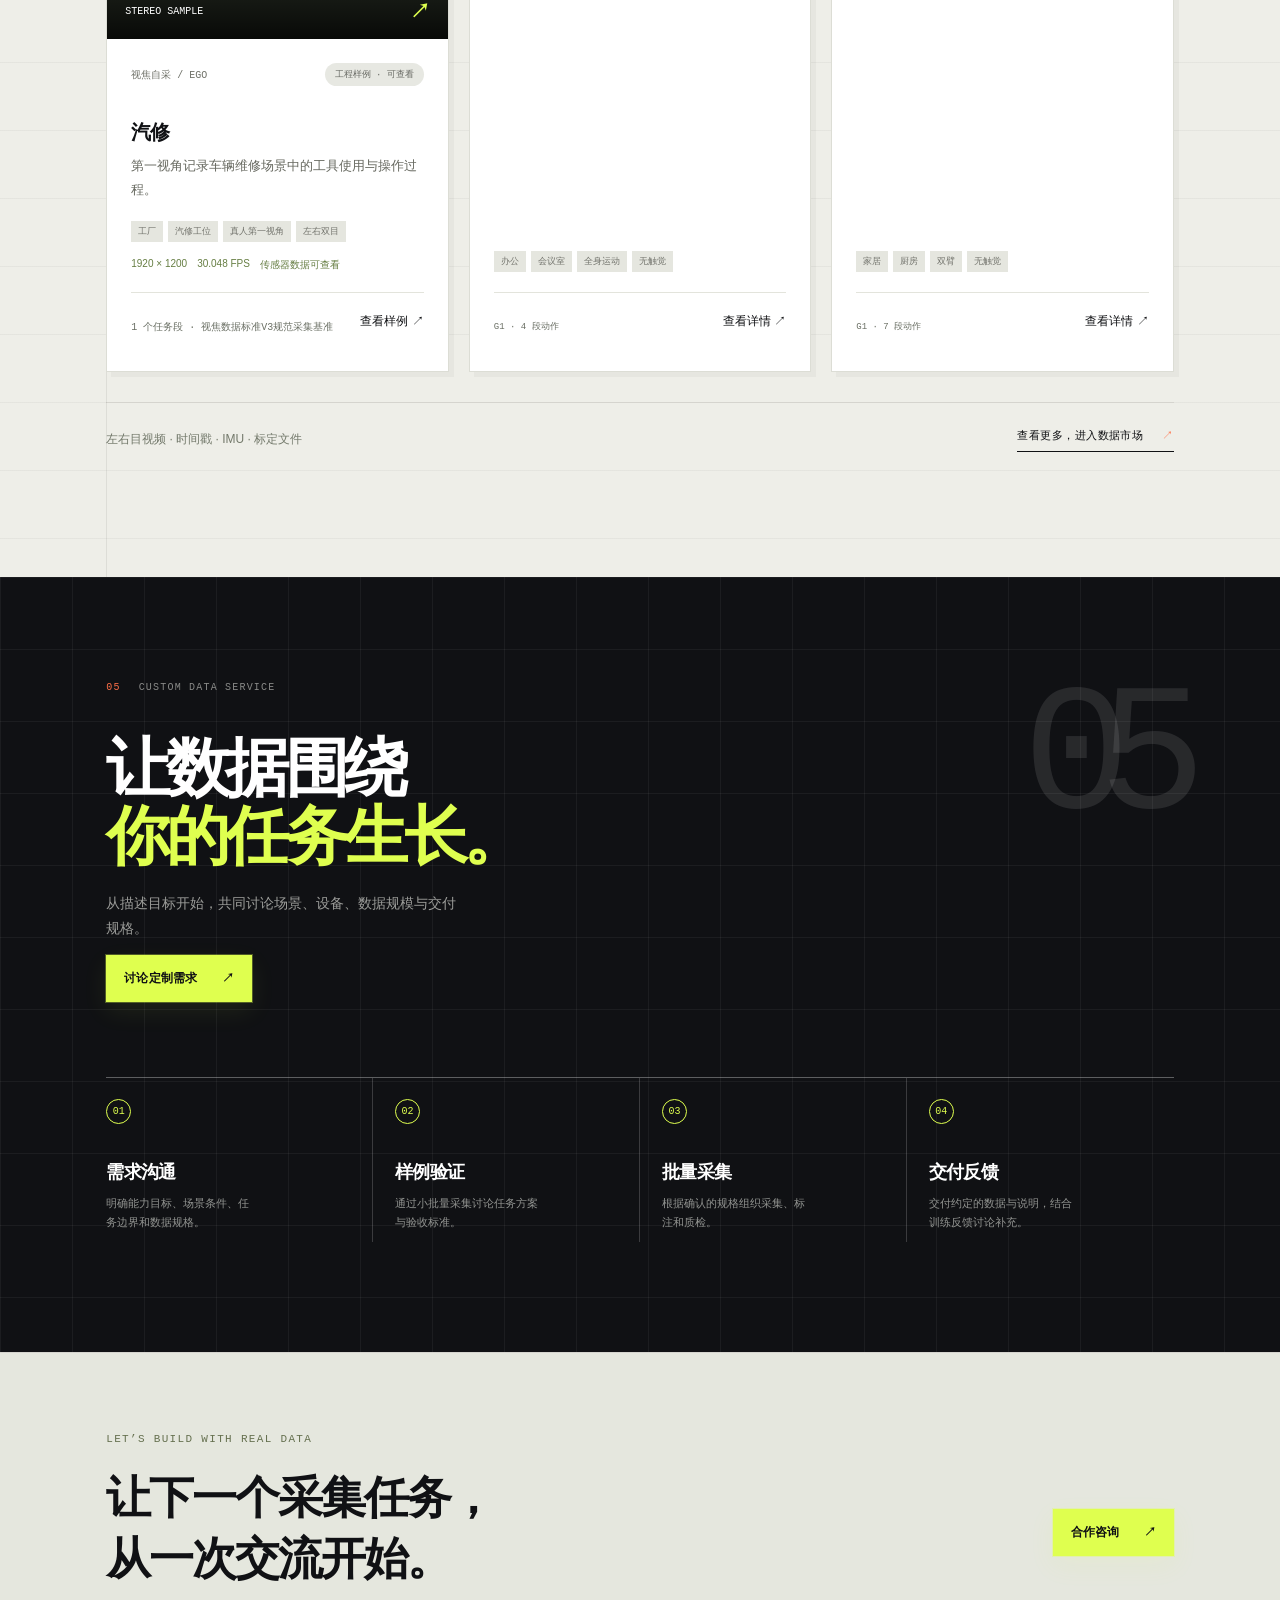
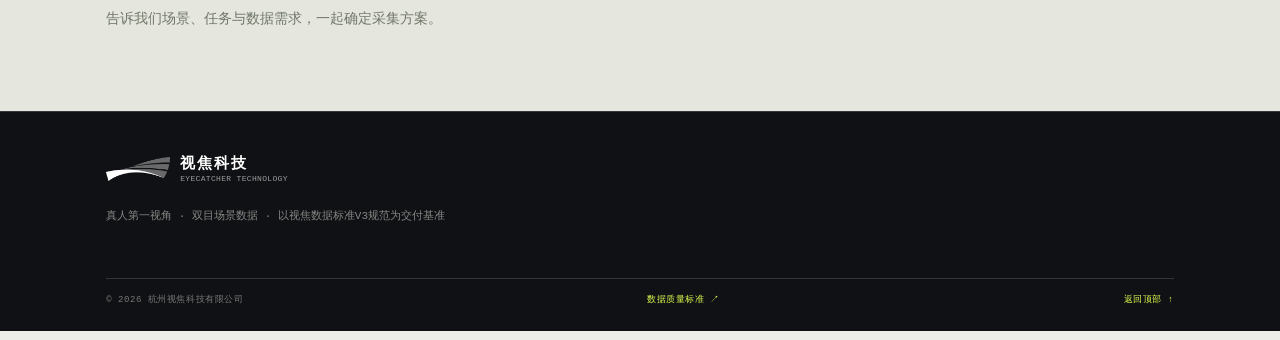
==== commit 6c2d2435: "Unify page content gutters and remove workflow indentation" ====
--- a/index.html
+++ b/index.html
@@ -4,8 +4,8 @@
     <meta charset="UTF-8" />
     <meta name="viewport" content="width=device-width, initial-scale=1.0" />
     <meta name="description" content="视焦科技：以视焦数据标准V3规范为采集与交付基准，面向工厂、医疗、家居等场景提供真人第一视角双目数据采集与定制服务。" />
-    <title>视焦科技 · 具身智能数据基础设施</title>
-    <link rel="stylesheet" href="styles.css?v=20261106-market-pages1" />
+    <title>视焦科技 · 具身智能数据基础设施</title><link rel="icon" href="favicon.ico?v=20261106" sizes="any" /><link rel="icon" type="image/png" sizes="32x32" href="assets/favicon-32.png?v=20261106" /><link rel="apple-touch-icon" href="assets/apple-touch-icon.png?v=20261106" />
+    <link rel="stylesheet" href="styles.css?v=20261106-alignment1" />
   </head>
   <body data-page="home">
     <div class="site-shell">
@@ -103,6 +103,6 @@
       <footer class="site-footer"><div class="footer-brand"><span class="brand-mark"><img src="assets/shijiao-mark.png" alt="" /></span><span><strong>视焦科技</strong><small>EYECATCHER TECHNOLOGY</small></span></div><p>真人第一视角 · 双目场景数据 · 以视焦数据标准V3规范为交付基准</p><div class="footer-bottom"><span>© 2026 杭州视焦科技有限公司</span><a href="#standards">数据质量标准 ↗</a><a href="#top">返回顶部 ↑</a></div></footer>
     </div>
     <script src="site.js?v=20261106-market-pages1"></script>
-    <script src="app.js?v=20261106-market-pages1"></script>
+    <script src="app.js?v=20261106-controls1"></script>
   </body>
 </html>
--- a/styles.css
+++ b/styles.css
@@ -1,4 +1,4 @@
-:root{--ink:#111317;--paper:#f2f1ec;--muted:#85847d;--line:#d5d4ce;--acid:#d8f45b;--orange:#ff6b3d;--blue:#7fa5ff;--sans:"Manrope","Noto Sans SC",sans-serif;--mono:"DM Mono",monospace}*{box-sizing:border-box}html{scroll-behavior:smooth}body{margin:0;background:var(--paper);color:var(--ink);font-family:var(--sans);-webkit-font-smoothing:antialiased}a{color:inherit;text-decoration:none}button,input{font:inherit}.site-shell{overflow:hidden}.site-header{height:82px;padding:0 5.4vw;display:flex;align-items:center;justify-content:space-between;border-bottom:1px solid rgba(255,255,255,.12);background:var(--ink);color:#fff;position:absolute;left:0;right:0;top:0;z-index:10}.brand{display:flex;align-items:center;gap:10px}.brand-mark{width:34px;height:26px;display:block;overflow:hidden}.brand-mark img{width:100%;height:100%;object-fit:contain;object-position:center;filter:invert(1);transform:scale(1.8)}.brand-copy,.footer-brand>span:last-child{display:flex;flex-direction:column;gap:1px}.brand-copy strong,.footer-brand strong{font-size:15px;letter-spacing:.12em;font-weight:700}.brand-copy small,.footer-brand small{font:9px var(--mono);letter-spacing:.16em;color:#9a9b9c}.desktop-nav{display:flex;gap:38px;margin-left:auto;margin-right:50px}.desktop-nav a{font-size:13px;color:#b6b6b4;transition:color .2s}.desktop-nav a:hover{color:var(--acid)}.header-cta{font:12px var(--mono);color:var(--acid);letter-spacing:.04em}.header-cta span{margin-left:10px;font-size:17px}.menu-toggle,.mobile-menu{display:none}.section-grid{padding-left:8.3vw;padding-right:8.3vw}.hero{min-height:760px;background:var(--ink);color:#fff;position:relative;display:grid;grid-template-columns:44% 56%;padding-top:170px}.hero-copy{position:relative;z-index:2}.eyebrow{font:11px var(--mono);letter-spacing:.12em;color:#a2a3a2;margin:0 0 30px;display:flex;align-items:center;gap:11px}.pulse-dot{width:7px;height:7px;background:var(--acid);border-radius:100%;box-shadow:0 0 0 5px rgba(216,244,91,.12)}h1,h2,p{margin-top:0}h1{font-size:clamp(55px,6.5vw,100px);line-height:1.02;letter-spacing:-.075em;margin-bottom:28px;font-weight:700}h1 em,h2 em{font-style:normal;color:var(--acid)}.hero-lede{max-width:380px;color:#a8a9a7;font-size:15px;line-height:1.85}.hero-actions{display:flex;align-items:center;gap:28px;margin-top:40px}.button{display:inline-flex;align-items:center;gap:24px;padding:15px 18px;font-size:12px;font-weight:700;letter-spacing:.02em;transition:transform .2s,background .2s}.button:hover{transform:translateY(-3px)}.button-dark{background:var(--acid);color:var(--ink)}.button-light{background:var(--acid);color:var(--ink);padding:18px 22px}.button-outline{border:1px solid var(--ink);padding:14px 18px}.text-link{font-size:12px;color:#babbb8}.text-link span{color:var(--acid);margin-left:10px;font-size:18px}.hero-visual{height:520px;position:relative;margin-top:-55px}.orbit{position:absolute;border:1px solid rgba(216,244,91,.24);border-radius:50%;transform:rotate(-25deg)}.orbit-one{width:570px;height:250px;left:8%;top:120px}.orbit-two{width:590px;height:305px;left:7%;top:95px;transform:rotate(29deg);border-color:rgba(255,255,255,.18)}.orbit-three{width:340px;height:480px;left:27%;top:5px;transform:rotate(42deg);border-color:rgba(255,107,61,.45)}.core{position:absolute;width:120px;height:120px;border-radius:50%;background:var(--acid);color:var(--ink);left:38%;top:175px;display:flex;align-items:center;justify-content:center;box-shadow:0 0 0 16px rgba(216,244,91,.08),0 0 70px rgba(216,244,91,.3)}.core-cross:before,.core-cross:after{content:"";position:absolute;background:var(--ink)}.core-cross:before{width:36px;height:1px}.core-cross:after{height:36px;width:1px}.core-label{position:absolute;bottom:17px;font:9px var(--mono);letter-spacing:.12em}.data-node{position:absolute;border:1px solid #3b3c40;background:#1c1e20;min-width:95px;padding:10px 12px;display:flex;flex-direction:column;gap:4px}.data-node span{font:8px var(--mono);color:#929493}.data-node b{font-size:20px;font-weight:500;color:#fff}.node-a{top:92px;right:4%}.node-b{top:355px;left:7%;border-color:rgba(216,244,91,.55)}.node-b b{color:var(--acid)}.node-c{bottom:2px;right:12%}.visual-caption{position:absolute;left:2%;bottom:-14px;right:0;display:flex;justify-content:space-between;color:#666968;font:10px var(--mono);letter-spacing:.08em}.hero-footer{position:absolute;bottom:30px;left:8.3vw;right:8.3vw;border-top:1px solid #353638;padding-top:13px;color:#70716f;font:10px var(--mono);display:flex;gap:22px}.scroll-line{height:1px;background:var(--acid);width:70px;margin-top:5px}.intro{padding-top:145px;padding-bottom:135px;display:grid;grid-template-columns:21% 51% 28%;border-bottom:1px solid var(--line)}.section-kicker{display:flex;gap:18px;color:#878781;font:10px var(--mono);letter-spacing:.12em}.section-kicker span:first-child{color:var(--orange)}.intro-content{padding-left:4vw}.display-copy{font-size:clamp(32px,4vw,60px);letter-spacing:-.065em;line-height:1.18;margin-bottom:32px;font-weight:600}.display-copy span{color:#999994}.body-copy{max-width:500px;color:#6d6e68;font-size:15px;line-height:1.9}.arrow-link,.cap-card a{display:inline-block;margin-top:29px;color:var(--ink);font:11px var(--mono);letter-spacing:.04em;border-bottom:1px solid var(--ink);padding-bottom:8px}.arrow-link span,.cap-card a span{color:var(--orange);margin-left:12px}.intro-stats{align-self:end;display:grid;grid-template-columns:1fr;gap:24px;padding-left:50px}.intro-stats div{display:flex;align-items:baseline;gap:15px;border-top:1px solid var(--line);padding-top:12px}.intro-stats strong{font:30px var(--mono);font-weight:500}.intro-stats span{font-size:11px;color:#777872}.capability{background:#dfe1da;padding-top:130px;padding-bottom:140px;display:grid;grid-template-columns:21% 79%}.capability-heading h2,.workflow-heading h2{font-size:clamp(40px,5vw,70px);line-height:1.06;letter-spacing:-.07em;margin:0 0 22px}.capability-heading p,.workflow-heading p{color:#71736e;font-size:14px;max-width:350px;line-height:1.8}.capability-cards{grid-column:2;display:grid;grid-template-columns:repeat(3,1fr);gap:13px;margin-top:70px}.cap-card{background:var(--paper);padding:26px 25px 30px;min-height:318px;position:relative;border:1px solid transparent;transition:transform .25s}.cap-card:hover{transform:translateY(-5px);border-color:var(--ink)}.cap-card-accent{background:var(--ink);color:#fff}.cap-card-accent p{color:#a3a49f}.card-index{font:10px var(--mono);color:var(--orange)}.card-icon{height:65px;width:65px;margin:42px 0 22px;position:relative}.icon-capture:before{content:"";position:absolute;width:40px;height:40px;border:1px solid var(--ink);border-radius:50%;left:2px;top:5px}.icon-capture:after{content:"";position:absolute;width:15px;height:1px;background:var(--orange);transform:rotate(45deg);left:36px;top:47px}.icon-label{border:1px solid var(--acid);border-radius:3px}.icon-label:before,.icon-label:after{content:"";position:absolute;width:27px;height:1px;background:var(--acid);left:18px}.icon-label:before{top:25px}.icon-label:after{top:38px;width:18px}.icon-deliver:before,.icon-deliver:after{content:"";position:absolute;width:45px;height:28px;border:1px solid var(--ink);transform:skewY(-25deg);left:6px}.icon-deliver:after{left:20px;top:19px;border-color:var(--orange)}.cap-card h3{font-size:19px;margin:0 0 11px;letter-spacing:-.05em}.cap-card p{font-size:12px;line-height:1.7;color:#74756f;max-width:250px}.cap-card a{margin-top:22px}.market{padding-top:140px;padding-bottom:125px;background:var(--paper)}.market-heading{grid-column:2/4;display:flex;justify-content:space-between;align-items:end}.market-heading h2{font-size:clamp(48px,6vw,82px);letter-spacing:-.08em;line-height:1;margin:0 0 17px}.market-heading p{color:#73756f;font-size:14px}.market-toolbar{grid-column:2/4;display:flex;gap:14px;margin-top:66px;border-top:1px solid var(--line);padding-top:14px;align-items:center}.search-box{background:#e5e4de;display:flex;align-items:center;padding:0 13px;width:280px;height:40px;color:#8b8d84}.search-box span{font-size:24px;line-height:1;margin-right:7px}.search-box input{background:none;border:0;outline:0;width:100%;font-size:12px;color:var(--ink)}.filter-group{display:flex;gap:6px}.filter-button,.view-toggle{height:40px;border:1px solid var(--line);background:transparent;padding:0 13px;color:#777970;font-size:11px;cursor:pointer}.filter-button span{font:9px var(--mono);margin-left:4px}.filter-button.is-active{background:var(--ink);color:#fff;border-color:var(--ink)}.view-toggle{margin-left:auto;font-size:18px}.market-meta{grid-column:2/4;display:flex;justify-content:space-between;padding:25px 0 15px;font:11px var(--mono);color:#7c7d76}.market-meta b{color:var(--orange);font-weight:400}.market-source{letter-spacing:.08em}.market-grid{grid-column:2/4;display:grid;grid-template-columns:repeat(3,1fr);gap:12px}.data-card{background:#fff;border:1px solid transparent;padding:21px 21px 19px;min-height:195px;display:flex;flex-direction:column;transition:border-color .2s,transform .2s}.data-card:hover{border-color:var(--ink);transform:translateY(-3px)}.data-card-top{display:flex;justify-content:space-between;align-items:center;margin-bottom:27px}.data-id{font:10px var(--mono);color:#a0a19c}.data-type{font:9px var(--mono);padding:5px 7px;background:#e7e8e2;color:#676963}.data-type.sim{background:#f6d9cd;color:#b24928}.data-card h3{font-size:17px;letter-spacing:-.045em;margin:0 0 7px}.data-card p{font-size:11px;line-height:1.65;color:#85867f;margin:0;display:-webkit-box;-webkit-line-clamp:2;-webkit-box-orient:vertical;overflow:hidden}.data-tags{margin-top:auto;display:flex;gap:5px;flex-wrap:wrap}.data-tags span{font:9px var(--mono);color:#73746d;border-bottom:1px solid #dbdcd6;padding-bottom:2px}.loading-state,.empty-state{grid-column:1/-1;padding:50px;text-align:center;color:#888;font:11px var(--mono)}.market-footer{grid-column:2/4;display:flex;justify-content:space-between;align-items:center;margin-top:29px}.load-more{background:transparent;border:0;border-bottom:1px solid var(--ink);padding:8px 0;color:var(--ink);font:11px var(--mono);cursor:pointer}.load-more span{color:var(--orange);font-size:18px;margin-left:9px}.market-note{font:10px var(--mono);color:#9a9b95}.workflow{background:var(--ink);color:#fff;padding-top:140px;padding-bottom:145px;display:grid;grid-template-columns:21% 79%}.workflow .section-kicker{color:#898a88}.workflow-heading h2{margin-bottom:20px}.workflow-heading p{color:#9b9c99}.steps{grid-column:2;display:grid;grid-template-columns:repeat(4,1fr);border-top:1px solid #3a3b3d;margin-top:75px}.step{padding:21px 23px 0 0;border-right:1px solid #3a3b3d;min-height:160px}.step:not(:first-child){padding-left:22px}.step:last-child{border-right:0}.step>span{font:10px var(--mono);color:var(--acid)}.step h3{font-size:18px;margin:36px 0 10px;letter-spacing:-.04em}.step p{font-size:11px;line-height:1.7;color:#929491;max-width:145px}.contact{background:var(--orange);color:var(--ink);min-height:580px;padding-top:120px;padding-bottom:85px;position:relative;display:grid;grid-template-columns:21% 50% 29%;overflow:hidden}.contact-backdrop{position:absolute;right:-3vw;bottom:-57px;color:rgba(255,255,255,.14);font-size:16vw;line-height:.72;letter-spacing:-.1em;font-weight:800;pointer-events:none}.contact-backdrop span{margin-left:7vw}.contact-inner{position:relative;z-index:1}.contact-inner .eyebrow{color:#6c2f21}.contact-inner .pulse-dot{background:var(--ink);box-shadow:none}.contact-inner h2{font-size:clamp(50px,6.2vw,92px);line-height:.98;letter-spacing:-.08em;margin:0 0 27px}.contact-inner h2 em{color:#fff}.contact-inner>p:not(.eyebrow){font-size:14px;line-height:1.8;max-width:390px;color:#743324}.contact-info{position:relative;z-index:1;align-self:end;border-top:1px solid rgba(17,19,23,.26);padding-top:15px;display:grid;gap:22px}.contact-info span{font:10px var(--mono);color:#743324;display:block;margin-bottom:7px}.contact-info a,.contact-info p{font-size:12px;margin:0}.site-footer{background:var(--ink);color:#fff;padding:42px 8.3vw 25px}.footer-brand{display:flex;align-items:center;gap:10px}.footer-brand .brand-mark{height:28px}.site-footer>p{color:#848683;font:11px var(--mono);margin:25px 0 55px}.footer-bottom{border-top:1px solid #343537;padding-top:14px;display:flex;justify-content:space-between;color:#777976;font:9px var(--mono);letter-spacing:.06em}.footer-bottom a{color:var(--acid)}@media(max-width:900px){.section-grid{padding-left:7vw;padding-right:7vw}.desktop-nav,.header-cta{display:none}.menu-toggle{display:flex;flex-direction:column;gap:6px;border:0;background:transparent}.menu-toggle span{width:24px;height:1px;background:#fff}.mobile-menu{display:flex;position:fixed;z-index:9;top:82px;left:0;right:0;background:var(--ink);padding:25px 7vw;flex-direction:column;gap:20px;transform:translateY(-120%);transition:transform .3s}.mobile-menu.is-open{transform:translateY(0)}.mobile-menu a{color:#fff;font-size:15px}.hero{grid-template-columns:1fr;min-height:940px;padding-top:145px}.hero-visual{margin-top:55px;height:360px}.hero-footer{left:7vw;right:7vw}.orbit-one{width:410px;height:200px;left:2%;top:60px}.orbit-two{width:440px;height:240px;left:0;top:40px}.orbit-three{width:260px;height:340px;left:24%;top:0}.core{width:90px;height:90px;left:39%;top:112px}.node-a{top:24px;right:0}.node-b{top:252px;left:0}.node-c{bottom:0;right:2%}.visual-caption{bottom:-18px;left:0;font-size:8px}.intro,.capability,.workflow,.contact{grid-template-columns:1fr}.section-kicker{margin-bottom:45px}.intro{padding-top:90px;padding-bottom:90px}.intro-content{padding-left:0}.intro-stats{padding-left:0;margin-top:65px;grid-template-columns:repeat(3,1fr);gap:10px}.intro-stats div{display:block}.intro-stats strong{display:block;font-size:24px;margin-bottom:8px}.capability,.workflow{padding-top:90px;padding-bottom:90px}.capability-cards{grid-column:1;grid-template-columns:1fr;margin-top:50px}.cap-card{min-height:275px}.market{padding-top:90px;padding-bottom:90px}.market-heading,.market-toolbar,.market-meta,.market-grid,.market-footer{grid-column:1}.market-heading{display:block}.market-heading .button{margin-top:25px}.market-toolbar{margin-top:45px;align-items:stretch;flex-wrap:wrap}.search-box{width:100%}.filter-group{overflow:auto;max-width:calc(100% - 45px)}.market-grid{grid-template-columns:1fr}.market-footer{display:block}.market-note{display:block;margin-top:19px}.steps{grid-column:1;grid-template-columns:repeat(2,1fr);margin-top:50px}.step:nth-child(2){border-right:0}.step:nth-child(3),.step:nth-child(4){border-top:1px solid #3a3b3d;padding-top:21px}.contact{padding-top:90px;padding-bottom:70px}.contact-info{margin-top:80px}.footer-bottom{flex-wrap:wrap;gap:12px}.footer-bottom span:nth-child(2){display:none}}
+:root{--content-max:1440px;--page-gutter:max(8.3vw,calc((100% - var(--content-max))/2));--ink:#111317;--paper:#f2f1ec;--muted:#85847d;--line:#d5d4ce;--acid:#d8f45b;--orange:#ff6b3d;--blue:#7fa5ff;--sans:"Manrope","Noto Sans SC",sans-serif;--mono:"DM Mono",monospace}*{box-sizing:border-box}html{scroll-behavior:smooth}body{margin:0;background:var(--paper);color:var(--ink);font-family:var(--sans);-webkit-font-smoothing:antialiased}a{color:inherit;text-decoration:none}button,input{font:inherit}.site-shell{overflow:hidden}.site-header{height:82px;padding:0 5.4vw;display:flex;align-items:center;justify-content:space-between;border-bottom:1px solid rgba(255,255,255,.12);background:var(--ink);color:#fff;position:absolute;left:0;right:0;top:0;z-index:10}.brand{display:flex;align-items:center;gap:10px}.brand-mark{width:34px;height:26px;display:block;overflow:hidden}.brand-mark img{width:100%;height:100%;object-fit:contain;object-position:center;filter:invert(1);transform:scale(1.8)}.brand-copy,.footer-brand>span:last-child{display:flex;flex-direction:column;gap:1px}.brand-copy strong,.footer-brand strong{font-size:15px;letter-spacing:.12em;font-weight:700}.brand-copy small,.footer-brand small{font:9px var(--mono);letter-spacing:.16em;color:#9a9b9c}.desktop-nav{display:flex;gap:38px;margin-left:auto;margin-right:50px}.desktop-nav a{font-size:13px;color:#b6b6b4;transition:color .2s}.desktop-nav a:hover{color:var(--acid)}.header-cta{font:12px var(--mono);color:var(--acid);letter-spacing:.04em}.header-cta span{margin-left:10px;font-size:17px}.menu-toggle,.mobile-menu{display:none}.section-grid{padding-inline:var(--page-gutter)}.hero{min-height:760px;background:var(--ink);color:#fff;position:relative;display:grid;grid-template-columns:44% 56%;padding-top:170px}.hero-copy{position:relative;z-index:2}.eyebrow{font:11px var(--mono);letter-spacing:.12em;color:#a2a3a2;margin:0 0 30px;display:flex;align-items:center;gap:11px}.pulse-dot{width:7px;height:7px;background:var(--acid);border-radius:100%;box-shadow:0 0 0 5px rgba(216,244,91,.12)}h1,h2,p{margin-top:0}h1{font-size:clamp(55px,6.5vw,100px);line-height:1.02;letter-spacing:-.075em;margin-bottom:28px;font-weight:700}h1 em,h2 em{font-style:normal;color:var(--acid)}.hero-lede{max-width:380px;color:#a8a9a7;font-size:15px;line-height:1.85}.hero-actions{display:flex;align-items:center;gap:28px;margin-top:40px}.button{display:inline-flex;align-items:center;gap:24px;padding:15px 18px;font-size:12px;font-weight:700;letter-spacing:.02em;transition:transform .2s,background .2s}.button:hover{transform:translateY(-3px)}.button-dark{background:var(--acid);color:var(--ink)}.button-light{background:var(--acid);color:var(--ink);padding:18px 22px}.button-outline{border:1px solid var(--ink);padding:14px 18px}.text-link{font-size:12px;color:#babbb8}.text-link span{color:var(--acid);margin-left:10px;font-size:18px}.hero-visual{height:520px;position:relative;margin-top:-55px}.orbit{position:absolute;border:1px solid rgba(216,244,91,.24);border-radius:50%;transform:rotate(-25deg)}.orbit-one{width:570px;height:250px;left:8%;top:120px}.orbit-two{width:590px;height:305px;left:7%;top:95px;transform:rotate(29deg);border-color:rgba(255,255,255,.18)}.orbit-three{width:340px;height:480px;left:27%;top:5px;transform:rotate(42deg);border-color:rgba(255,107,61,.45)}.core{position:absolute;width:120px;height:120px;border-radius:50%;background:var(--acid);color:var(--ink);left:38%;top:175px;display:flex;align-items:center;justify-content:center;box-shadow:0 0 0 16px rgba(216,244,91,.08),0 0 70px rgba(216,244,91,.3)}.core-cross:before,.core-cross:after{content:"";position:absolute;background:var(--ink)}.core-cross:before{width:36px;height:1px}.core-cross:after{height:36px;width:1px}.core-label{position:absolute;bottom:17px;font:9px var(--mono);letter-spacing:.12em}.data-node{position:absolute;border:1px solid #3b3c40;background:#1c1e20;min-width:95px;padding:10px 12px;display:flex;flex-direction:column;gap:4px}.data-node span{font:8px var(--mono);color:#929493}.data-node b{font-size:20px;font-weight:500;color:#fff}.node-a{top:92px;right:4%}.node-b{top:355px;left:7%;border-color:rgba(216,244,91,.55)}.node-b b{color:var(--acid)}.node-c{bottom:2px;right:12%}.visual-caption{position:absolute;left:2%;bottom:-14px;right:0;display:flex;justify-content:space-between;color:#666968;font:10px var(--mono);letter-spacing:.08em}.hero-footer{position:absolute;bottom:30px;left:var(--page-gutter);right:var(--page-gutter);border-top:1px solid #353638;padding-top:13px;color:#70716f;font:10px var(--mono);display:flex;gap:22px}.scroll-line{height:1px;background:var(--acid);width:70px;margin-top:5px}.intro{padding-top:145px;padding-bottom:135px;display:grid;grid-template-columns:21% 51% 28%;border-bottom:1px solid var(--line)}.section-kicker{display:flex;gap:18px;color:#878781;font:10px var(--mono);letter-spacing:.12em}.section-kicker span:first-child{color:var(--orange)}.intro-content{padding-left:4vw}.display-copy{font-size:clamp(32px,4vw,60px);letter-spacing:-.065em;line-height:1.18;margin-bottom:32px;font-weight:600}.display-copy span{color:#999994}.body-copy{max-width:500px;color:#6d6e68;font-size:15px;line-height:1.9}.arrow-link,.cap-card a{display:inline-block;margin-top:29px;color:var(--ink);font:11px var(--mono);letter-spacing:.04em;border-bottom:1px solid var(--ink);padding-bottom:8px}.arrow-link span,.cap-card a span{color:var(--orange);margin-left:12px}.intro-stats{align-self:end;display:grid;grid-template-columns:1fr;gap:24px;padding-left:50px}.intro-stats div{display:flex;align-items:baseline;gap:15px;border-top:1px solid var(--line);padding-top:12px}.intro-stats strong{font:30px var(--mono);font-weight:500}.intro-stats span{font-size:11px;color:#777872}.capability{background:#dfe1da;padding-top:130px;padding-bottom:140px;display:grid;grid-template-columns:21% 79%}.capability-heading h2,.workflow-heading h2{font-size:clamp(40px,5vw,70px);line-height:1.06;letter-spacing:-.07em;margin:0 0 22px}.capability-heading p,.workflow-heading p{color:#71736e;font-size:14px;max-width:350px;line-height:1.8}.capability-cards{grid-column:2;display:grid;grid-template-columns:repeat(3,1fr);gap:13px;margin-top:70px}.cap-card{background:var(--paper);padding:26px 25px 30px;min-height:318px;position:relative;border:1px solid transparent;transition:transform .25s}.cap-card:hover{transform:translateY(-5px);border-color:var(--ink)}.cap-card-accent{background:var(--ink);color:#fff}.cap-card-accent p{color:#a3a49f}.card-index{font:10px var(--mono);color:var(--orange)}.card-icon{height:65px;width:65px;margin:42px 0 22px;position:relative}.icon-capture:before{content:"";position:absolute;width:40px;height:40px;border:1px solid var(--ink);border-radius:50%;left:2px;top:5px}.icon-capture:after{content:"";position:absolute;width:15px;height:1px;background:var(--orange);transform:rotate(45deg);left:36px;top:47px}.icon-label{border:1px solid var(--acid);border-radius:3px}.icon-label:before,.icon-label:after{content:"";position:absolute;width:27px;height:1px;background:var(--acid);left:18px}.icon-label:before{top:25px}.icon-label:after{top:38px;width:18px}.icon-deliver:before,.icon-deliver:after{content:"";position:absolute;width:45px;height:28px;border:1px solid var(--ink);transform:skewY(-25deg);left:6px}.icon-deliver:after{left:20px;top:19px;border-color:var(--orange)}.cap-card h3{font-size:19px;margin:0 0 11px;letter-spacing:-.05em}.cap-card p{font-size:12px;line-height:1.7;color:#74756f;max-width:250px}.cap-card a{margin-top:22px}.market{padding-top:140px;padding-bottom:125px;background:var(--paper)}.market-heading{grid-column:2/4;display:flex;justify-content:space-between;align-items:end}.market-heading h2{font-size:clamp(48px,6vw,82px);letter-spacing:-.08em;line-height:1;margin:0 0 17px}.market-heading p{color:#73756f;font-size:14px}.market-toolbar{grid-column:2/4;display:flex;gap:14px;margin-top:66px;border-top:1px solid var(--line);padding-top:14px;align-items:center}.search-box{background:#e5e4de;display:flex;align-items:center;padding:0 13px;width:280px;height:40px;color:#8b8d84}.search-box span{font-size:24px;line-height:1;margin-right:7px}.search-box input{background:none;border:0;outline:0;width:100%;font-size:12px;color:var(--ink)}.filter-group{display:flex;gap:6px}.filter-button,.view-toggle{height:40px;border:1px solid var(--line);background:transparent;padding:0 13px;color:#777970;font-size:11px;cursor:pointer}.filter-button span{font:9px var(--mono);margin-left:4px}.filter-button.is-active{background:var(--ink);color:#fff;border-color:var(--ink)}.view-toggle{margin-left:auto;font-size:18px}.market-meta{grid-column:2/4;display:flex;justify-content:space-between;padding:25px 0 15px;font:11px var(--mono);color:#7c7d76}.market-meta b{color:var(--orange);font-weight:400}.market-source{letter-spacing:.08em}.market-grid{grid-column:2/4;display:grid;grid-template-columns:repeat(3,1fr);gap:12px}.data-card{background:#fff;border:1px solid transparent;padding:21px 21px 19px;min-height:195px;display:flex;flex-direction:column;transition:border-color .2s,transform .2s}.data-card:hover{border-color:var(--ink);transform:translateY(-3px)}.data-card-top{display:flex;justify-content:space-between;align-items:center;margin-bottom:27px}.data-id{font:10px var(--mono);color:#a0a19c}.data-type{font:9px var(--mono);padding:5px 7px;background:#e7e8e2;color:#676963}.data-type.sim{background:#f6d9cd;color:#b24928}.data-card h3{font-size:17px;letter-spacing:-.045em;margin:0 0 7px}.data-card p{font-size:11px;line-height:1.65;color:#85867f;margin:0;display:-webkit-box;-webkit-line-clamp:2;-webkit-box-orient:vertical;overflow:hidden}.data-tags{margin-top:auto;display:flex;gap:5px;flex-wrap:wrap}.data-tags span{font:9px var(--mono);color:#73746d;border-bottom:1px solid #dbdcd6;padding-bottom:2px}.loading-state,.empty-state{grid-column:1/-1;padding:50px;text-align:center;color:#888;font:11px var(--mono)}.market-footer{grid-column:2/4;display:flex;justify-content:space-between;align-items:center;margin-top:29px}.load-more{background:transparent;border:0;border-bottom:1px solid var(--ink);padding:8px 0;color:var(--ink);font:11px var(--mono);cursor:pointer}.load-more span{color:var(--orange);font-size:18px;margin-left:9px}.market-note{font:10px var(--mono);color:#9a9b95}.workflow{background:var(--ink);color:#fff;padding-block:105px 110px;display:block}.workflow .section-kicker{color:#898a88;margin-bottom:42px}.workflow-heading h2{margin-bottom:20px}.workflow-heading p{color:#9b9c99}.steps{display:grid;grid-template-columns:repeat(4,minmax(0,1fr));border-top:1px solid #3a3b3d;margin-top:75px}.step{padding:21px 23px 0 0;border-right:1px solid #3a3b3d;min-height:160px}.step:not(:first-child){padding-left:22px}.step:last-child{border-right:0}.step>span{font:10px var(--mono);color:var(--acid)}.step h3{font-size:18px;margin:36px 0 10px;letter-spacing:-.04em}.step p{font-size:11px;line-height:1.7;color:#929491;max-width:145px}.contact{background:var(--orange);color:var(--ink);min-height:580px;padding-top:120px;padding-bottom:85px;position:relative;display:grid;grid-template-columns:21% 50% 29%;overflow:hidden}.contact-backdrop{position:absolute;right:-3vw;bottom:-57px;color:rgba(255,255,255,.14);font-size:16vw;line-height:.72;letter-spacing:-.1em;font-weight:800;pointer-events:none}.contact-backdrop span{margin-left:7vw}.contact-inner{position:relative;z-index:1}.contact-inner .eyebrow{color:#6c2f21}.contact-inner .pulse-dot{background:var(--ink);box-shadow:none}.contact-inner h2{font-size:clamp(50px,6.2vw,92px);line-height:.98;letter-spacing:-.08em;margin:0 0 27px}.contact-inner h2 em{color:#fff}.contact-inner>p:not(.eyebrow){font-size:14px;line-height:1.8;max-width:390px;color:#743324}.contact-info{position:relative;z-index:1;align-self:end;border-top:1px solid rgba(17,19,23,.26);padding-top:15px;display:grid;gap:22px}.contact-info span{font:10px var(--mono);color:#743324;display:block;margin-bottom:7px}.contact-info a,.contact-info p{font-size:12px;margin:0}.site-footer{background:var(--ink);color:#fff;padding:42px var(--page-gutter) 25px}.footer-brand{display:flex;align-items:center;gap:10px}.footer-brand .brand-mark{height:28px}.site-footer>p{color:#848683;font:11px var(--mono);margin:25px 0 55px}.footer-bottom{border-top:1px solid #343537;padding-top:14px;display:flex;justify-content:space-between;color:#777976;font:9px var(--mono);letter-spacing:.06em}.footer-bottom a{color:var(--acid)}@media(max-width:900px){:root{--page-gutter:7vw}.desktop-nav,.header-cta{display:none}.menu-toggle{display:flex;flex-direction:column;gap:6px;border:0;background:transparent}.menu-toggle span{width:24px;height:1px;background:#fff}.mobile-menu{display:flex;position:fixed;z-index:9;top:82px;left:0;right:0;background:var(--ink);padding:25px 7vw;flex-direction:column;gap:20px;transform:translateY(-120%);transition:transform .3s}.mobile-menu.is-open{transform:translateY(0)}.mobile-menu a{color:#fff;font-size:15px}.hero{grid-template-columns:1fr;min-height:940px;padding-top:145px}.hero-visual{margin-top:55px;height:360px}.orbit-one{width:410px;height:200px;left:2%;top:60px}.orbit-two{width:440px;height:240px;left:0;top:40px}.orbit-three{width:260px;height:340px;left:24%;top:0}.core{width:90px;height:90px;left:39%;top:112px}.node-a{top:24px;right:0}.node-b{top:252px;left:0}.node-c{bottom:0;right:2%}.visual-caption{bottom:-18px;left:0;font-size:8px}.intro,.capability,.workflow,.contact{grid-template-columns:1fr}.section-kicker{margin-bottom:45px}.intro{padding-top:90px;padding-bottom:90px}.intro-content{padding-left:0}.intro-stats{padding-left:0;margin-top:65px;grid-template-columns:repeat(3,1fr);gap:10px}.intro-stats div{display:block}.intro-stats strong{display:block;font-size:24px;margin-bottom:8px}.capability,.workflow{padding-top:90px;padding-bottom:90px}.capability-cards{grid-column:1;grid-template-columns:1fr;margin-top:50px}.cap-card{min-height:275px}.market{padding-top:90px;padding-bottom:90px}.market-heading,.market-toolbar,.market-meta,.market-grid,.market-footer{grid-column:1}.market-heading{display:block}.market-heading .button{margin-top:25px}.market-toolbar{margin-top:45px;align-items:stretch;flex-wrap:wrap}.search-box{width:100%}.filter-group{overflow:auto;max-width:calc(100% - 45px)}.market-grid{grid-template-columns:1fr}.market-footer{display:block}.market-note{display:block;margin-top:19px}.workflow .section-kicker{margin-bottom:35px}.steps{grid-template-columns:repeat(2,minmax(0,1fr));margin-top:50px}.step:nth-child(odd){padding-left:0}.step:nth-child(2){border-right:0}.step:nth-child(3),.step:nth-child(4){border-top:1px solid #3a3b3d;padding-top:21px}.contact{padding-top:90px;padding-bottom:70px}.contact-info{margin-top:80px}.footer-bottom{flex-wrap:wrap;gap:12px}.footer-bottom span:nth-child(2){display:none}}
 
 /* Content prototype: brand corrections, catalog layout and accessibility. */
 :root { --sans: "Avenir Next", "PingFang SC", "Microsoft YaHei", sans-serif; --mono: Menlo, Consolas, monospace; }
@@ -17,7 +17,7 @@
 .market-heading .button { flex-shrink: 0; }
 .market-toolbar { flex-wrap: wrap; }
 .search-box { flex: 1 1 230px; }
-#scene-filter, .reset-filters { background: transparent; height: 40px; border: 1px solid #a9aaa0; padding: 0 10px; color: #42443c; font: 11px var(--sans); cursor: pointer; }
+.reset-filters { background: transparent; height: 40px; border: 1px solid #a9aaa0; padding: 0 10px; color: #42443c; font: 11px var(--sans); cursor: pointer; }
 .reset-filters { margin-left: auto; }
 .filter-button { color: #505249; border-color: #b3b4a9; }
 .data-card { min-height: 218px; }
@@ -140,7 +140,7 @@
 .data-type { border-radius: 100px; padding-inline: 10px; }
 .data-tags span { border-bottom: 0; background: var(--paper-deep); padding: 4px 7px; }
 .workflow { position: relative; background-color: var(--ink); background-image: linear-gradient(rgba(255,255,255,.05) 1px, transparent 1px), linear-gradient(90deg, rgba(255,255,255,.05) 1px, transparent 1px); background-size: 72px 72px; }
-.workflow::after { content: "04"; position: absolute; right: 7vw; top: 80px; color: rgba(255,255,255,.1); font: 180px var(--mono); letter-spacing: -.18em; }
+.workflow::after { content: "04"; position: absolute; right: var(--page-gutter); top: 80px; color: rgba(255,255,255,.1); font: 180px var(--mono); letter-spacing: -.18em; }
 .workflow-heading, .steps { position: relative; z-index: 1; }
 .steps { border-top-color: rgba(255,255,255,.32); }
 .step { border-right-color: rgba(255,255,255,.18); }
@@ -163,7 +163,7 @@
   .intro-stats { border-left: 0; border-top: 1px solid var(--line); padding: 20px 0 0; }
   .intro-stats div::before { display: none; }
   .cap-card { min-height: 285px; }
-  .workflow::after { font-size: 120px; top: 28px; right: 7vw; }
+  .workflow::after { font-size: 120px; top: 28px; right: var(--page-gutter); }
   .contact::before { left: 7vw; right: 7vw; top: 58px; }
 }
 @media (prefers-reduced-motion: reduce) {
@@ -357,8 +357,27 @@
 .filter-heading .reset-filters { border: 0; background: transparent; color: #64734d; padding: 8px; font-size: 12px; cursor: pointer; }
 .filter-field { display: flex; flex-direction: column; gap: 9px; margin-bottom: 20px; min-width: 0; }
 .filter-field > span { font-size: 12px; color: #59624e; }
-.filter-field select { height: 44px; font: 12px var(--sans); border: 1px solid #b1b7a6; padding: 0 25px 0 10px; background: transparent; color: var(--ink); width: 100%; min-width: 0; cursor: pointer; }
-.filter-field select:disabled { opacity: .5; cursor: default; }
+.filter-select { position: relative; min-width: 0; }
+.filter-select.is-open { z-index: 20; }
+.filter-trigger { width: 100%; min-height: 46px; display: flex; align-items: center; justify-content: space-between; gap: 10px; padding: 12px; border: 1px solid #b1b7a6; border-radius: 6px; background: #f4f5ef; color: var(--ink); font: 12px var(--sans); text-align: left; cursor: pointer; transition: border-color .15s, background .15s; }
+.filter-trigger > span { overflow: hidden; text-overflow: ellipsis; white-space: nowrap; }
+.filter-trigger svg { width: 16px; height: 16px; flex: 0 0 16px; stroke: #68764e; stroke-width: 1.5; transition: transform .15s; }
+.filter-trigger:hover { border-color: #7b8b59; background: #eef1e7; }
+.filter-trigger:focus-visible { outline: 2px solid #647a25; outline-offset: 3px; }
+.filter-trigger[aria-expanded="true"] { border-color: #647a25; background: #fff; }
+.filter-trigger[aria-expanded="true"] svg { transform: rotate(180deg); }
+.filter-trigger:disabled { opacity: .5; cursor: default; }
+.filter-popup { position: absolute; top: calc(100% + 7px); left: 0; right: 0; z-index: 20; padding: 5px; border: 1px solid #c3cbb5; border-radius: 9px; background: #fafbf6; box-shadow: 0 12px 28px #26301920, 0 2px 6px #2630190a; overflow-y: auto; overscroll-behavior: contain; scrollbar-width: thin; scrollbar-color: #b3bea0 transparent; }
+.filter-popup[hidden] { display: none; }
+.opens-up .filter-popup { top: auto; bottom: calc(100% + 7px); }
+.filter-option { position: relative; display: flex; align-items: center; gap: 7px; min-height: 40px; padding: 8px 7px; border-radius: 5px; font: 12px var(--sans); color: #404a35; cursor: pointer; }
+.filter-option + .filter-option { margin-top: 2px; }
+.filter-option-check { flex: 0 0 12px; color: #60752c; font-size: 12px; }
+.filter-option-label { min-width: 0; overflow-wrap: anywhere; }
+.filter-option-count { margin-left: auto; padding: 2px 5px; border-radius: 4px; background: #e9eddf; color: #737d63; font: 10px var(--mono); }
+.filter-option[aria-selected="true"] { background: #e5ecd7; color: #40551d; font-weight: 600; }
+.filter-option.is-focused, .filter-option:hover { background: #eef1e6; box-shadow: inset 0 0 0 1px #b5c298; }
+.filter-option[aria-selected="true"].is-focused { background: #e5ecd7; }
 .filter-section-label { font-size: 11px; color: #77816b; border-top: 1px solid #c8ccbf; padding-top: 21px; margin-top: 26px; }
 .filter-standard { border-top: 1px solid #b5bda7; padding-top: 20px; margin-top: 28px; }
 .filter-standard > span { font: 11px var(--mono); color: #536d2b; }
@@ -453,7 +472,7 @@
   .market-v2 .market-heading { display: block; }
   .market-v2 .market-heading .button { margin-top: 25px; }
   .market-layout { grid-template-columns: minmax(0, 1fr); gap: 20px; }
-  .market-filters { display: grid; grid-template-columns: repeat(3, minmax(0, 1fr)); gap: 0 12px; }
+  .market-filters { display: grid; grid-template-columns: repeat(2, minmax(0, 1fr)); gap: 0 12px; }
   .filter-heading { grid-column: 1/-1; margin-bottom: 12px; }
   #robot-filters { grid-column: 1/-1; display: grid; grid-template-columns: repeat(2, minmax(0, 1fr)); gap: 0 12px; }
   .filter-section-label { grid-column: 1/-1; margin-top: 0; padding-top: 15px; }
@@ -505,7 +524,6 @@
   .type-button #count-human { font-size: 22px; }
   .market-filters { grid-template-columns: repeat(2, minmax(0, 1fr)); }
   .filter-field { margin-bottom: 16px; }
-  .filter-field:has(#source-filter) { grid-column: 1/-1; }
   .market-v2 .market-grid { grid-template-columns: 1fr; }
   .market-v2 .data-card { min-height: 280px; }
   .stereo-empty { padding: 25px 20px; }
@@ -651,7 +669,7 @@
 body[data-page="market"] .market{padding-top:132px}body[data-page="market"] .market-heading h1{font-size:clamp(46px,5.8vw,82px);line-height:1.16;letter-spacing:-.06em;margin-bottom:24px}body[data-page="market"] .market-heading h1 em{color:#617823}body[data-page="market"] .market-heading .eyebrow{margin-bottom:18px}body[data-page="market"] .market-heading{align-items:center}body[data-page="market"] .market-feature{margin-top:44px}.market-v2 .sample-cover{margin:-23px -23px 24px}.market-v2 .human-card .data-type{background:#e4edce}.human-card .data-card-bottom>span{max-width:70%;font-size:10px}.task-open{flex-shrink:0}.contact-teaser{padding-block:80px;display:flex;align-items:center;justify-content:space-between;gap:30px;border-top:1px solid var(--line);background:#e5e7de}.contact-teaser h2{font-size:clamp(28px,3.5vw,48px);letter-spacing:-.045em;line-height:1.35;margin-bottom:18px}.contact-teaser p{font-size:14px;color:#70766a;line-height:1.8;margin:0}.contact-teaser .eyebrow{color:#65704f;margin-bottom:22px}
 .contact-page{padding-top:132px;padding-bottom:100px;background:#f0f0e9}.contact-page-heading{max-width:800px}.contact-page-heading .eyebrow{color:#687250;margin-bottom:20px}.contact-page-heading h1{font-size:clamp(48px,6.5vw,90px);line-height:1.15;letter-spacing:-.055em;margin-bottom:28px}.contact-page-heading h1 em{color:#637a25}.contact-page-heading>p{font-size:16px;color:#686f5f;line-height:1.9}.business-heading{display:flex;align-items:baseline;gap:24px;margin-top:65px;border-top:1px solid #cbd0c1;padding-top:26px;margin-bottom:25px}.business-heading>span{font:10px var(--mono);letter-spacing:.1em;color:#6f7762}.business-heading h2{font-size:22px;margin:0}.business-grid{display:grid;grid-template-columns:repeat(2,minmax(0,1fr));gap:24px}.business-card{background:#fff;padding:35px;border:1px solid #d9ddcf}.business-card-top{display:flex;justify-content:space-between;font:10px var(--mono);color:#778168;gap:20px}.business-card h3{font-size:33px;letter-spacing:-.04em;margin:40px 0 25px}.business-phone{display:flex;align-items:center;justify-content:space-between;gap:12px;font:clamp(19px,2.6vw,36px) var(--mono);letter-spacing:-.055em}.business-phone>span{font-size:26px;color:#74863e}.business-wechat{margin-top:30px;border-top:1px solid #e1e5da;padding-top:24px;display:flex;align-items:end;justify-content:space-between;gap:20px}.business-wechat>div{display:grid;gap:9px;min-width:0}.business-wechat>div>span{font-size:12px;color:#778168}.business-wechat strong{font:16px var(--mono);overflow-wrap:anywhere}.contact-page .contact-copy-button{color:#596842;border-color:#b2bba2;font-size:11px;min-height:40px}.contact-page .contact-action-status{color:#617248;min-height:24px;margin-top:14px}.company-information{border-top:1px solid #cbd0c1;margin-top:48px;padding-top:40px;display:grid;grid-template-columns:1fr 1fr;gap:50px}.company-information h2{font-size:24px;line-height:1.5}.company-information .eyebrow{color:#78816c;margin-bottom:18px}.company-information p{font-size:13px;color:#78816c}.company-information dl{margin:0}.company-information dl>div{display:grid;grid-template-columns:90px 1fr;gap:20px;margin-bottom:28px}.company-information dt{font-size:12px;color:#6b765b;padding-top:3px}.company-information dd{margin:0;font-size:15px;line-height:1.8}.company-information address{font-style:normal}.company-information .contact-copy-button{margin-top:10px}
 .sample-tabs{display:flex;gap:28px;border-bottom:1px solid #cbd1bf;margin:0 32px 28px}.sample-tabs button{border:0;border-bottom:2px solid transparent;background:none;font-size:14px;padding:18px 0;cursor:pointer;color:#727b65;min-height:48px}.sample-tabs button[aria-selected="true"]{color:var(--ink);border-bottom-color:#637e25;font-weight:700}.sample-tabs~section{margin:0 32px}.sample-playbar{display:flex;align-items:center;justify-content:space-between;gap:20px;font-size:12px;color:#737c68;margin-bottom:20px}.sample-playbar .button{border:0;cursor:pointer}.sample-video-grid{display:grid;grid-template-columns:1fr 1fr;gap:16px}.sample-video-grid h3{font:11px var(--mono);margin:0 0 12px;letter-spacing:.1em;color:#68765a}.sample-video-grid video{display:block;width:100%;aspect-ratio:16/10;background:#111;object-fit:contain}.sample-caption{font-size:11px;line-height:1.8;color:#69765d;margin-top:15px}.sample-stat-grid{display:grid;grid-template-columns:repeat(4,minmax(0,1fr));background:#e6ebdb;border:1px solid #d0d8c1;margin-bottom:35px}.sample-stat-grid>div{padding:22px 18px;border-right:1px solid #d0d8c1}.sample-stat-grid>div:last-child{border:0}.sample-stat-grid span{display:block;font-size:11px;color:#626e52;margin-bottom:14px}.sample-stat-grid strong{font:21px var(--mono);letter-spacing:-.05em;white-space:nowrap}.sample-stat-grid small{font-size:10px}.sample-data-section{margin-top:34px;border-top:1px solid #ccd3bf;padding-top:26px}.sample-section-heading{display:flex;align-items:center;justify-content:space-between;gap:20px}.sample-section-heading .eyebrow{font-size:9px;color:#697859;margin-bottom:10px}.sample-section-heading h3{font-size:22px;margin:0 0 12px}.sample-section-heading .arrow-link{margin:0;flex-shrink:0}.sample-data-section>p{font-size:12px;line-height:1.85;color:#68745a}.sample-table-scroll{max-width:100%;overflow-x:auto;border:1px solid #d3dac7;margin-block:20px;background:#fff}.sample-table{border-collapse:collapse;width:100%;font:10px var(--mono);white-space:nowrap;text-align:left}.sample-table th{background:#e9eddf;font-weight:400;color:#53613f}.sample-table td,.sample-table th{padding:13px 15px;border-bottom:1px solid #e3e8d9}.sample-table th small{display:block;font-size:9px;color:#7d876e;margin-top:7px}.sample-table tbody tr:last-child td{border-bottom:0}.imu-chart{margin:22px 0;background:#20281c;color:#d0d8c2;padding:22px}.imu-chart figcaption{display:flex;justify-content:space-between;font-size:12px}.imu-chart figcaption span{font-size:10px;color:#a3af93}.imu-chart svg{display:block;width:100%;margin-top:20px;overflow:visible}.imu-chart text{fill:#a8b299;font:9px monospace}.chart-legend{display:flex;align-items:center;gap:18px;flex-wrap:wrap;font:10px var(--sans);color:#b9c4aa;margin-top:15px}.chart-legend>span{display:flex;align-items:center;gap:6px}.chart-legend i{display:block;width:14px;height:2px}.chart-legend>span:last-child{margin-left:auto;font-size:9px}.sample-status-list{border:1px solid #d3dac7;background:#e9eddf}.sample-status-list>div{display:flex;justify-content:space-between;gap:24px;padding:15px 18px;border-bottom:1px solid #d3dac7;font-size:12px}.sample-status-list>div:last-child{border:0}.sample-status-list strong{font-weight:500;text-align:right}.sample-code{margin:15px 0;border-bottom:1px solid #cbd4bc;padding-bottom:15px}.sample-code summary{cursor:pointer;font-size:13px;display:flex;justify-content:space-between;gap:20px;padding-block:12px}.sample-code summary span{font-size:10px;color:#778266}.sample-code pre{font:11px/1.8 var(--mono);overflow:auto;max-height:400px;background:#e8ecdf;padding:20px;max-width:100%}.sample-download-heading{display:flex;align-items:center;justify-content:space-between;gap:24px;margin:32px 0}.sample-download-heading .eyebrow{font-size:9px;color:#6b7959;margin-bottom:14px}.sample-download-heading h3{font-size:25px;margin:0 0 12px}.sample-download-heading p{font-size:12px;line-height:1.8;color:#69775b}.sample-download-heading .button{flex-shrink:0}.sample-file-list article{padding:22px 0;border-top:1px solid #cdd6be;display:flex;align-items:start;justify-content:space-between;gap:30px}.sample-file-list article>div{min-width:0}.sample-file-list strong{font:13px var(--mono);overflow-wrap:anywhere}.sample-file-list article span{display:block;font-size:11px;color:#768366;margin-top:8px}.sample-file-list details{font-size:10px;color:#7a866b;margin-top:12px;cursor:pointer}.sample-file-list code{display:block;overflow-wrap:anywhere;margin-top:8px}.sample-file-list .arrow-link{margin:0;flex-shrink:0}.task-dialog [role="tabpanel"][hidden]{display:none}.sample-data-content,.sample-files-content{min-height:120px}.task-detail-heading{padding-bottom:12px}.task-dialog .detail-footer{margin-top:32px}
-@media(min-width:1600px){.home-market,.contact-page,.contact-teaser,body[data-page="market"] .market{padding-inline:max(8.3vw,calc((100vw - 1440px)/2))}}
+
 @media(max-width:1050px){.home-market-grid{grid-template-columns:repeat(2,minmax(0,1fr))}.business-card{padding:26px}.business-phone{font-size:25px}.business-wechat{align-items:start;flex-direction:column;gap:16px}.sample-stat-grid{grid-template-columns:1fr 1fr}.sample-stat-grid>div{border-bottom:1px solid #d0d8c1}.sample-stat-grid>div:nth-child(2){border-right:0}.sample-stat-grid>div:nth-child(n+3){border-bottom:0}}
 @media(max-width:700px){body[data-page="market"] .market,.contact-page{padding-top:110px}.breadcrumbs{margin-bottom:32px}.home-market .market-heading{display:block}.preview-categories{gap:12px;margin-top:32px}.preview-categories a{flex-direction:column;gap:9px;align-items:start;font-size:12px;padding:18px 0}.preview-categories strong{margin:0;font-size:28px}.preview-categories span{font-size:9px}.home-market-grid{grid-template-columns:1fr}.preview-footer{align-items:start;flex-direction:column}.home-market .data-card{padding:22px}.home-market .sample-cover{margin:-22px -22px 22px}.market-v2 .sample-cover{margin:-18px -18px 22px}.contact-teaser{display:block;padding-block:55px}.contact-teaser .button{margin-top:28px}.business-heading{margin-top:40px;gap:16px;flex-wrap:wrap}.business-grid{grid-template-columns:1fr;gap:18px}.business-card{padding:26px}.business-phone{font-size:26px}.business-card h3{margin-top:30px}.business-wechat{align-items:end;flex-direction:row}.business-wechat strong{font-size:14px}.company-information{grid-template-columns:1fr;gap:25px;margin-top:30px}.company-information dl>div{grid-template-columns:70px 1fr;gap:12px}.company-information h2{font-size:22px}.company-information dd{font-size:13px}.contact-page-heading>p{font-size:14px}.contact-page-heading>p br{display:none}.sample-tabs{margin-inline:20px;gap:22px}.sample-tabs button{font-size:12px}.sample-tabs~section{margin-inline:20px}.sample-playbar{align-items:start;flex-direction:column;gap:12px}.sample-video-grid{grid-template-columns:1fr;gap:22px}.sample-stat-grid>div{padding:18px 12px}.sample-stat-grid strong{font-size:19px}.sample-section-heading{align-items:start;flex-direction:column;gap:8px}.sample-section-heading .arrow-link{margin-bottom:10px}.imu-chart{padding:14px}.imu-chart figcaption{gap:12px;font-size:11px}.imu-chart figcaption span{font-size:9px}.chart-legend{gap:12px}.chart-legend>span:last-child{margin-left:0}.sample-status-list>div{font-size:11px;padding:13px 12px;gap:16px}.sample-download-heading{display:block}.sample-download-heading .button{margin-top:16px}.sample-file-list article{gap:14px}.sample-file-list strong{font-size:11px}.sample-file-list .arrow-link{font-size:10px}.task-dialog-bar>span{font-size:8px}.sample-code pre{font-size:10px;padding:12px}.sample-code summary{font-size:12px}}
 @media(prefers-reduced-motion:reduce){.sample-cover img{transition:none}}
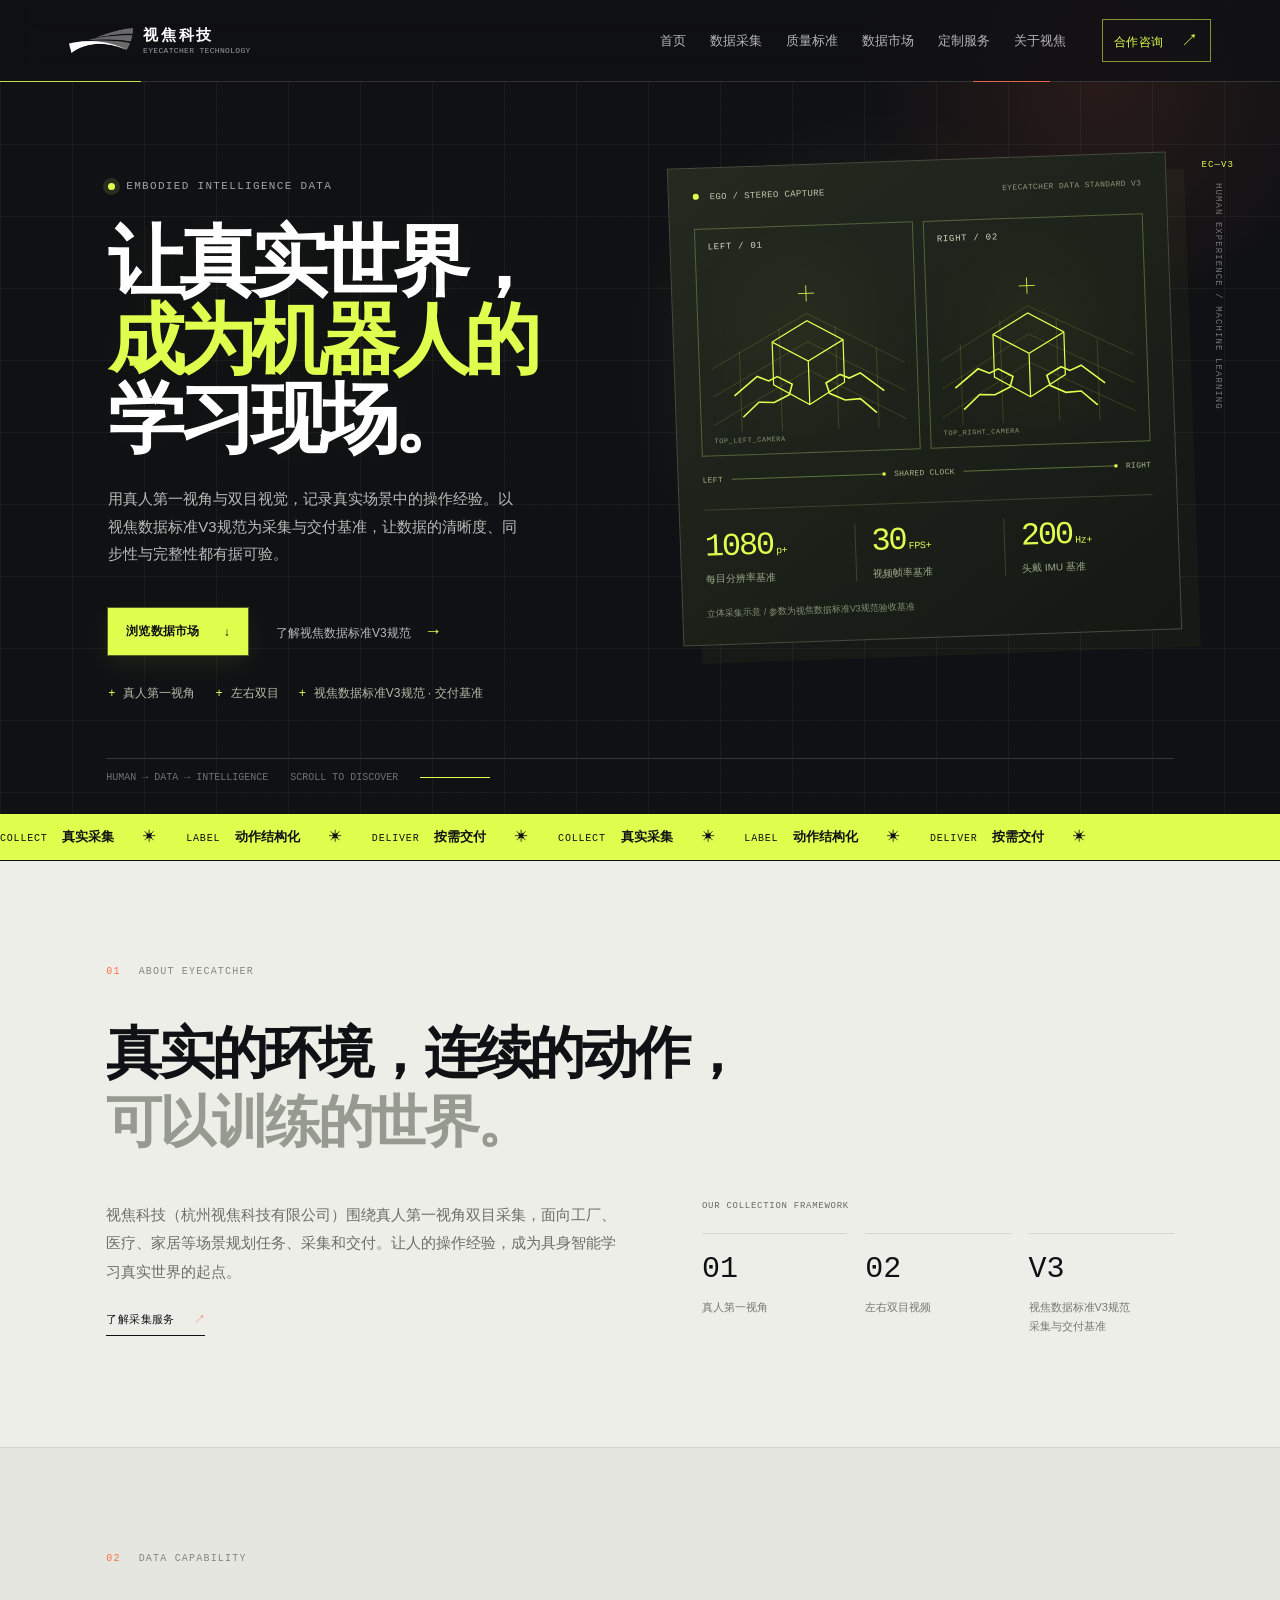
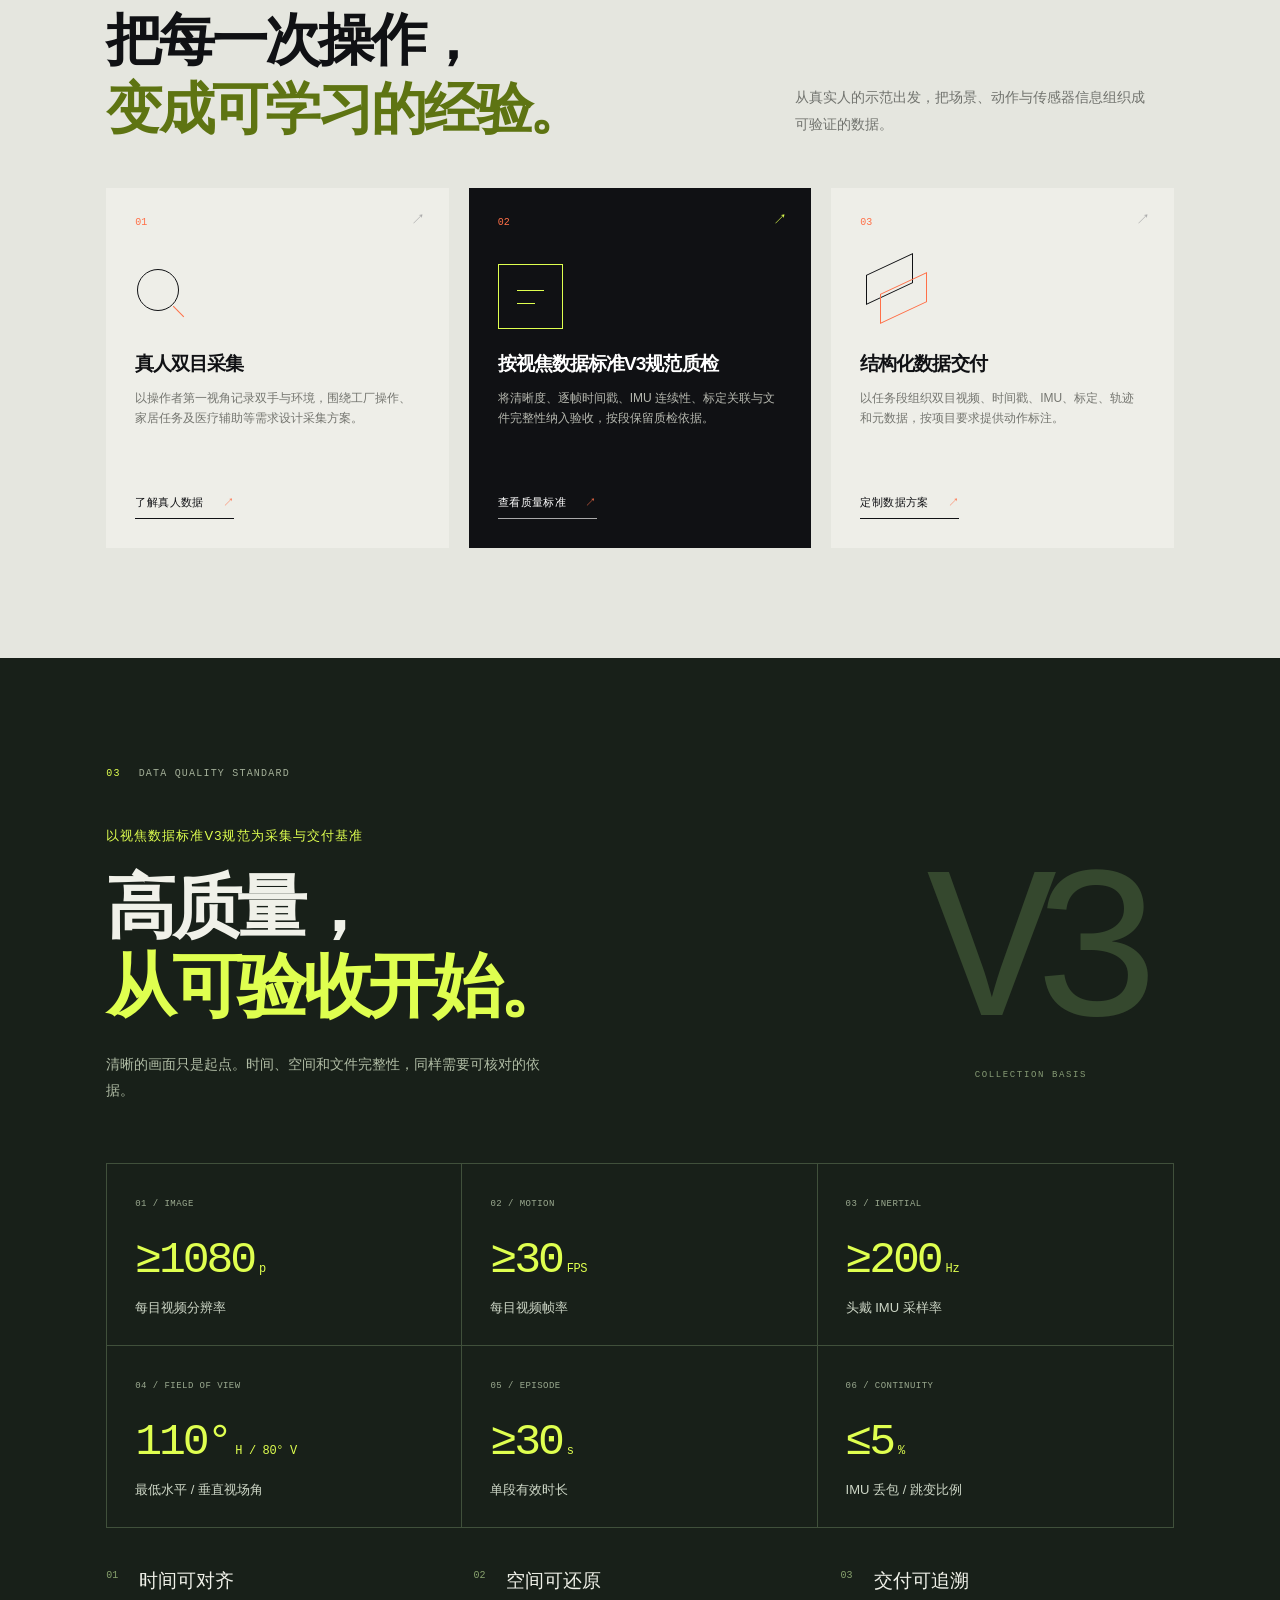
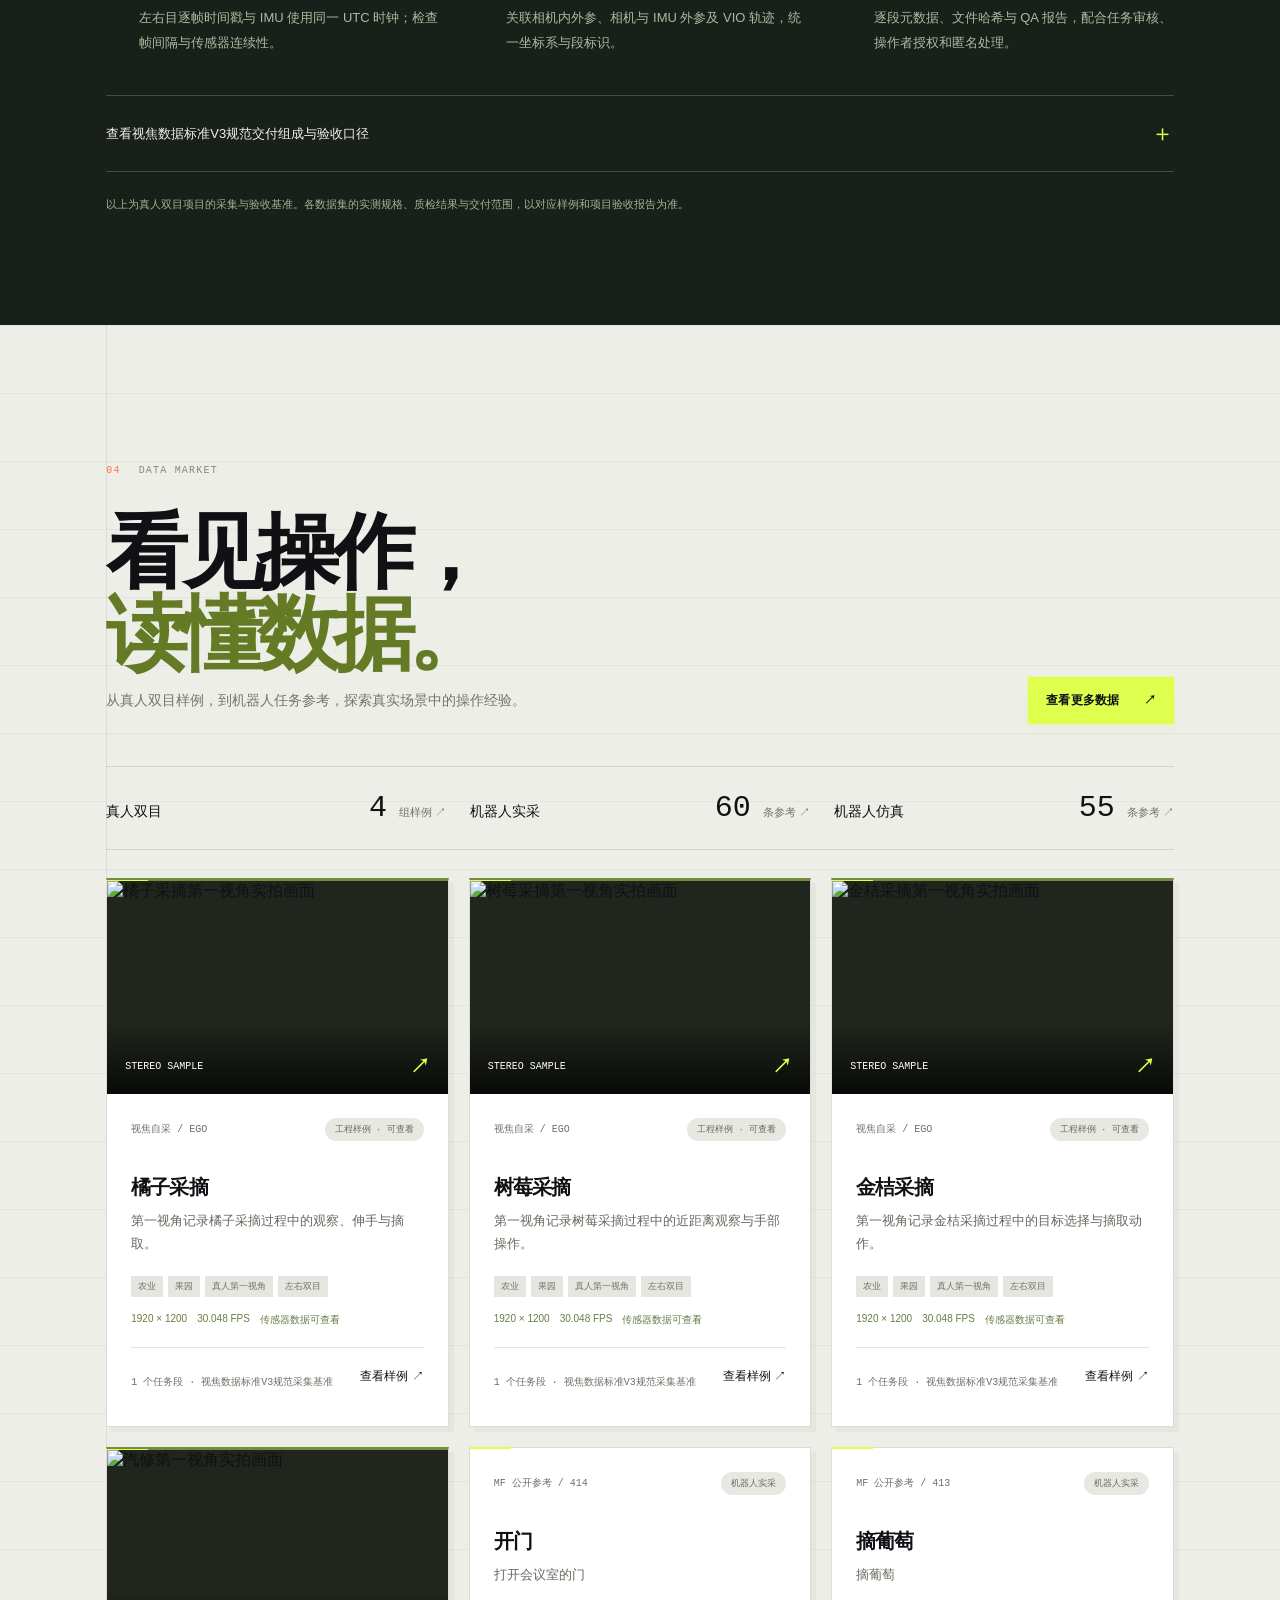
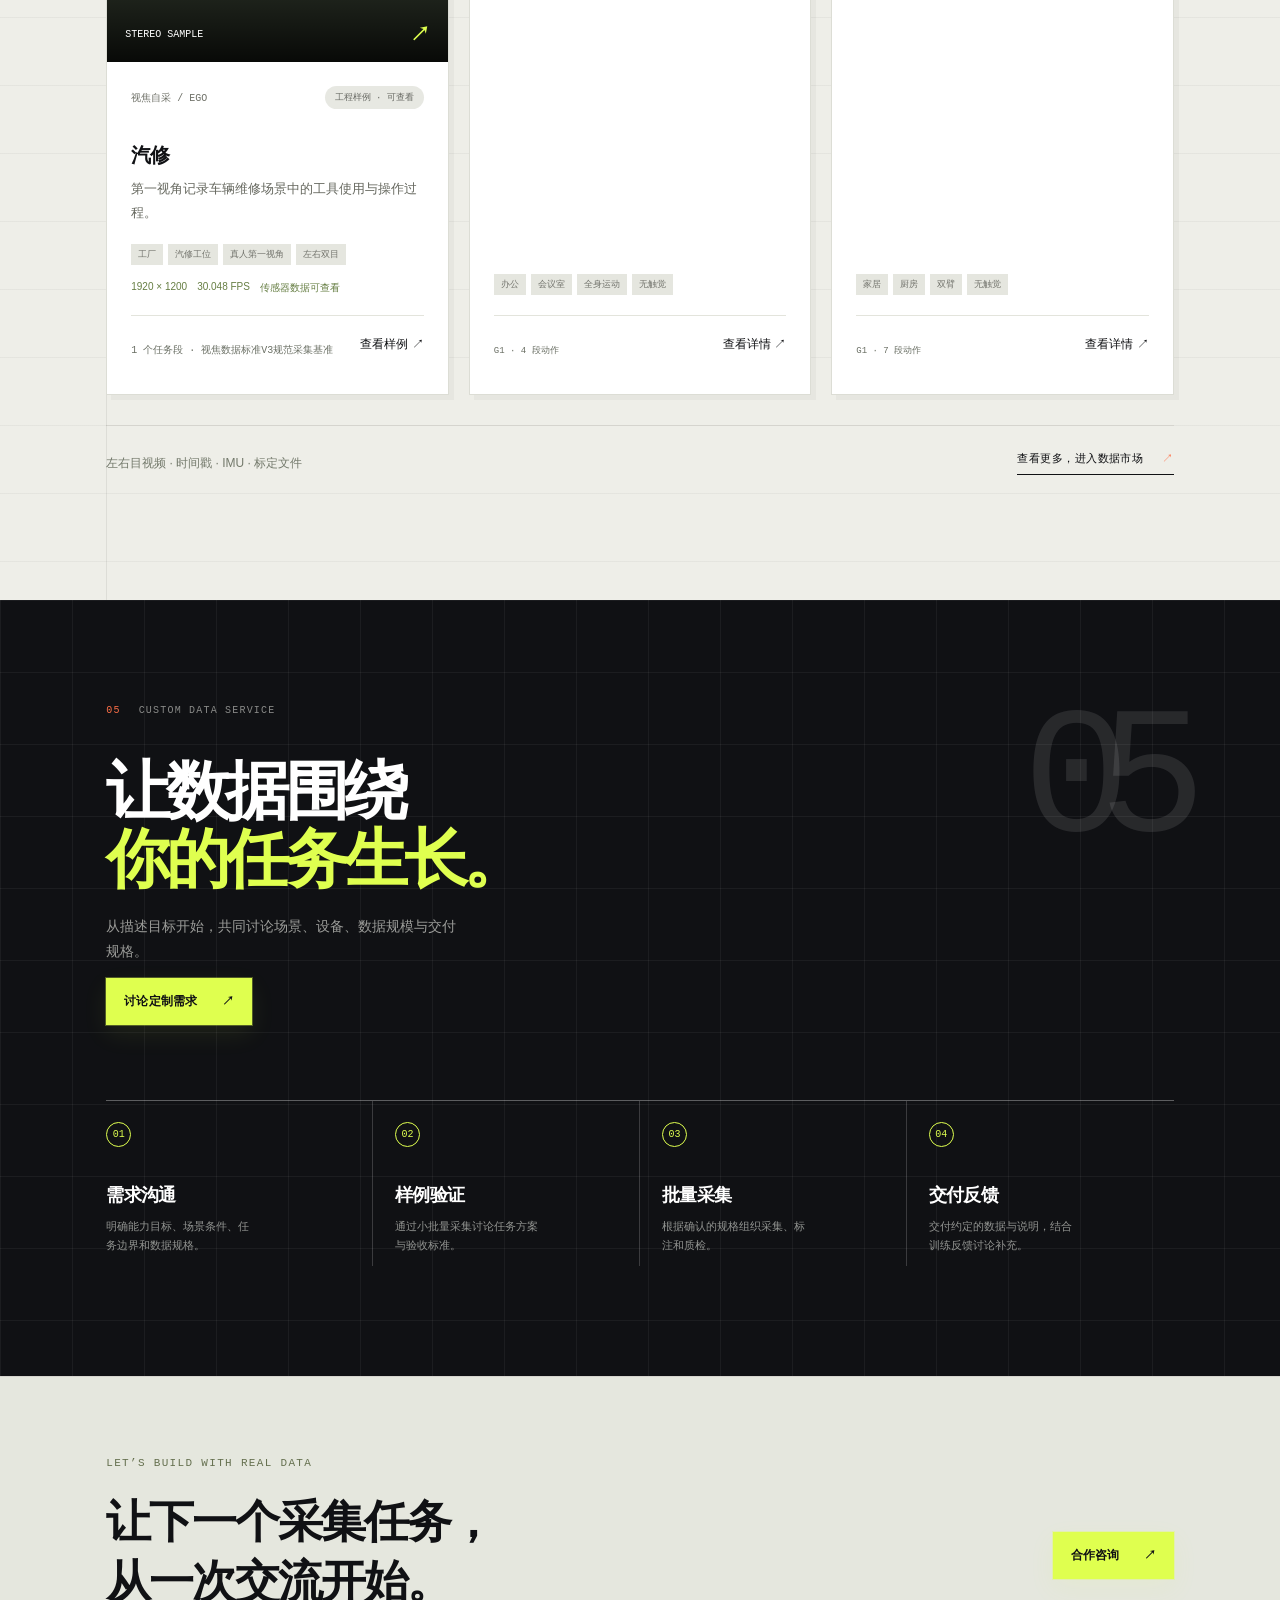
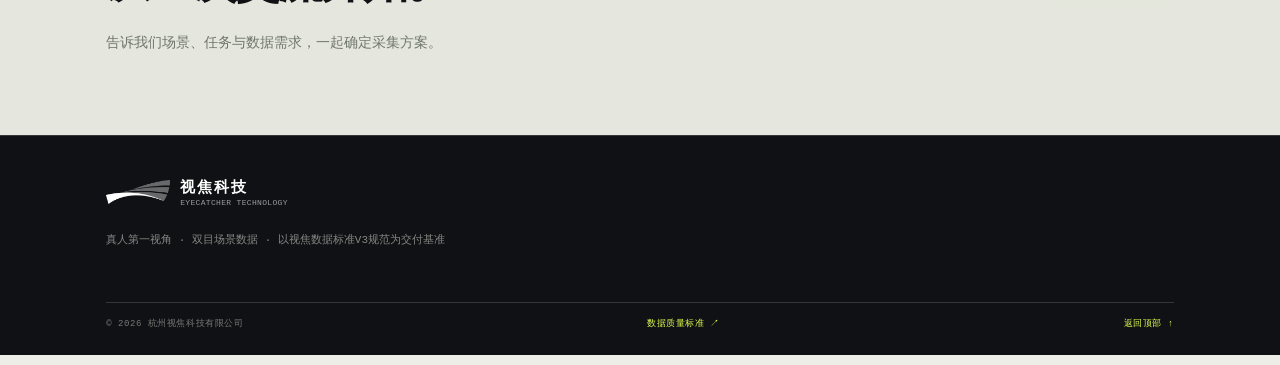
==== commit e05f270d: "Reserve space above hero footer divider" ====
--- a/index.html
+++ b/index.html
@@ -5,7 +5,7 @@
     <meta name="viewport" content="width=device-width, initial-scale=1.0" />
     <meta name="description" content="视焦科技：以视焦数据标准V3规范为采集与交付基准，面向工厂、医疗、家居等场景提供真人第一视角双目数据采集与定制服务。" />
     <title>视焦科技 · 具身智能数据基础设施</title><link rel="icon" href="favicon.ico?v=20261106" sizes="any" /><link rel="icon" type="image/png" sizes="32x32" href="assets/favicon-32.png?v=20261106" /><link rel="apple-touch-icon" href="assets/apple-touch-icon.png?v=20261106" />
-    <link rel="stylesheet" href="styles.css?v=20261106-alignment1" />
+    <link rel="stylesheet" href="styles.css?v=20261106-alignment2" />
   </head>
   <body data-page="home">
     <div class="site-shell">
--- a/styles.css
+++ b/styles.css
@@ -1,4 +1,4 @@
-:root{--content-max:1440px;--page-gutter:max(8.3vw,calc((100% - var(--content-max))/2));--ink:#111317;--paper:#f2f1ec;--muted:#85847d;--line:#d5d4ce;--acid:#d8f45b;--orange:#ff6b3d;--blue:#7fa5ff;--sans:"Manrope","Noto Sans SC",sans-serif;--mono:"DM Mono",monospace}*{box-sizing:border-box}html{scroll-behavior:smooth}body{margin:0;background:var(--paper);color:var(--ink);font-family:var(--sans);-webkit-font-smoothing:antialiased}a{color:inherit;text-decoration:none}button,input{font:inherit}.site-shell{overflow:hidden}.site-header{height:82px;padding:0 5.4vw;display:flex;align-items:center;justify-content:space-between;border-bottom:1px solid rgba(255,255,255,.12);background:var(--ink);color:#fff;position:absolute;left:0;right:0;top:0;z-index:10}.brand{display:flex;align-items:center;gap:10px}.brand-mark{width:34px;height:26px;display:block;overflow:hidden}.brand-mark img{width:100%;height:100%;object-fit:contain;object-position:center;filter:invert(1);transform:scale(1.8)}.brand-copy,.footer-brand>span:last-child{display:flex;flex-direction:column;gap:1px}.brand-copy strong,.footer-brand strong{font-size:15px;letter-spacing:.12em;font-weight:700}.brand-copy small,.footer-brand small{font:9px var(--mono);letter-spacing:.16em;color:#9a9b9c}.desktop-nav{display:flex;gap:38px;margin-left:auto;margin-right:50px}.desktop-nav a{font-size:13px;color:#b6b6b4;transition:color .2s}.desktop-nav a:hover{color:var(--acid)}.header-cta{font:12px var(--mono);color:var(--acid);letter-spacing:.04em}.header-cta span{margin-left:10px;font-size:17px}.menu-toggle,.mobile-menu{display:none}.section-grid{padding-inline:var(--page-gutter)}.hero{min-height:760px;background:var(--ink);color:#fff;position:relative;display:grid;grid-template-columns:44% 56%;padding-top:170px}.hero-copy{position:relative;z-index:2}.eyebrow{font:11px var(--mono);letter-spacing:.12em;color:#a2a3a2;margin:0 0 30px;display:flex;align-items:center;gap:11px}.pulse-dot{width:7px;height:7px;background:var(--acid);border-radius:100%;box-shadow:0 0 0 5px rgba(216,244,91,.12)}h1,h2,p{margin-top:0}h1{font-size:clamp(55px,6.5vw,100px);line-height:1.02;letter-spacing:-.075em;margin-bottom:28px;font-weight:700}h1 em,h2 em{font-style:normal;color:var(--acid)}.hero-lede{max-width:380px;color:#a8a9a7;font-size:15px;line-height:1.85}.hero-actions{display:flex;align-items:center;gap:28px;margin-top:40px}.button{display:inline-flex;align-items:center;gap:24px;padding:15px 18px;font-size:12px;font-weight:700;letter-spacing:.02em;transition:transform .2s,background .2s}.button:hover{transform:translateY(-3px)}.button-dark{background:var(--acid);color:var(--ink)}.button-light{background:var(--acid);color:var(--ink);padding:18px 22px}.button-outline{border:1px solid var(--ink);padding:14px 18px}.text-link{font-size:12px;color:#babbb8}.text-link span{color:var(--acid);margin-left:10px;font-size:18px}.hero-visual{height:520px;position:relative;margin-top:-55px}.orbit{position:absolute;border:1px solid rgba(216,244,91,.24);border-radius:50%;transform:rotate(-25deg)}.orbit-one{width:570px;height:250px;left:8%;top:120px}.orbit-two{width:590px;height:305px;left:7%;top:95px;transform:rotate(29deg);border-color:rgba(255,255,255,.18)}.orbit-three{width:340px;height:480px;left:27%;top:5px;transform:rotate(42deg);border-color:rgba(255,107,61,.45)}.core{position:absolute;width:120px;height:120px;border-radius:50%;background:var(--acid);color:var(--ink);left:38%;top:175px;display:flex;align-items:center;justify-content:center;box-shadow:0 0 0 16px rgba(216,244,91,.08),0 0 70px rgba(216,244,91,.3)}.core-cross:before,.core-cross:after{content:"";position:absolute;background:var(--ink)}.core-cross:before{width:36px;height:1px}.core-cross:after{height:36px;width:1px}.core-label{position:absolute;bottom:17px;font:9px var(--mono);letter-spacing:.12em}.data-node{position:absolute;border:1px solid #3b3c40;background:#1c1e20;min-width:95px;padding:10px 12px;display:flex;flex-direction:column;gap:4px}.data-node span{font:8px var(--mono);color:#929493}.data-node b{font-size:20px;font-weight:500;color:#fff}.node-a{top:92px;right:4%}.node-b{top:355px;left:7%;border-color:rgba(216,244,91,.55)}.node-b b{color:var(--acid)}.node-c{bottom:2px;right:12%}.visual-caption{position:absolute;left:2%;bottom:-14px;right:0;display:flex;justify-content:space-between;color:#666968;font:10px var(--mono);letter-spacing:.08em}.hero-footer{position:absolute;bottom:30px;left:var(--page-gutter);right:var(--page-gutter);border-top:1px solid #353638;padding-top:13px;color:#70716f;font:10px var(--mono);display:flex;gap:22px}.scroll-line{height:1px;background:var(--acid);width:70px;margin-top:5px}.intro{padding-top:145px;padding-bottom:135px;display:grid;grid-template-columns:21% 51% 28%;border-bottom:1px solid var(--line)}.section-kicker{display:flex;gap:18px;color:#878781;font:10px var(--mono);letter-spacing:.12em}.section-kicker span:first-child{color:var(--orange)}.intro-content{padding-left:4vw}.display-copy{font-size:clamp(32px,4vw,60px);letter-spacing:-.065em;line-height:1.18;margin-bottom:32px;font-weight:600}.display-copy span{color:#999994}.body-copy{max-width:500px;color:#6d6e68;font-size:15px;line-height:1.9}.arrow-link,.cap-card a{display:inline-block;margin-top:29px;color:var(--ink);font:11px var(--mono);letter-spacing:.04em;border-bottom:1px solid var(--ink);padding-bottom:8px}.arrow-link span,.cap-card a span{color:var(--orange);margin-left:12px}.intro-stats{align-self:end;display:grid;grid-template-columns:1fr;gap:24px;padding-left:50px}.intro-stats div{display:flex;align-items:baseline;gap:15px;border-top:1px solid var(--line);padding-top:12px}.intro-stats strong{font:30px var(--mono);font-weight:500}.intro-stats span{font-size:11px;color:#777872}.capability{background:#dfe1da;padding-top:130px;padding-bottom:140px;display:grid;grid-template-columns:21% 79%}.capability-heading h2,.workflow-heading h2{font-size:clamp(40px,5vw,70px);line-height:1.06;letter-spacing:-.07em;margin:0 0 22px}.capability-heading p,.workflow-heading p{color:#71736e;font-size:14px;max-width:350px;line-height:1.8}.capability-cards{grid-column:2;display:grid;grid-template-columns:repeat(3,1fr);gap:13px;margin-top:70px}.cap-card{background:var(--paper);padding:26px 25px 30px;min-height:318px;position:relative;border:1px solid transparent;transition:transform .25s}.cap-card:hover{transform:translateY(-5px);border-color:var(--ink)}.cap-card-accent{background:var(--ink);color:#fff}.cap-card-accent p{color:#a3a49f}.card-index{font:10px var(--mono);color:var(--orange)}.card-icon{height:65px;width:65px;margin:42px 0 22px;position:relative}.icon-capture:before{content:"";position:absolute;width:40px;height:40px;border:1px solid var(--ink);border-radius:50%;left:2px;top:5px}.icon-capture:after{content:"";position:absolute;width:15px;height:1px;background:var(--orange);transform:rotate(45deg);left:36px;top:47px}.icon-label{border:1px solid var(--acid);border-radius:3px}.icon-label:before,.icon-label:after{content:"";position:absolute;width:27px;height:1px;background:var(--acid);left:18px}.icon-label:before{top:25px}.icon-label:after{top:38px;width:18px}.icon-deliver:before,.icon-deliver:after{content:"";position:absolute;width:45px;height:28px;border:1px solid var(--ink);transform:skewY(-25deg);left:6px}.icon-deliver:after{left:20px;top:19px;border-color:var(--orange)}.cap-card h3{font-size:19px;margin:0 0 11px;letter-spacing:-.05em}.cap-card p{font-size:12px;line-height:1.7;color:#74756f;max-width:250px}.cap-card a{margin-top:22px}.market{padding-top:140px;padding-bottom:125px;background:var(--paper)}.market-heading{grid-column:2/4;display:flex;justify-content:space-between;align-items:end}.market-heading h2{font-size:clamp(48px,6vw,82px);letter-spacing:-.08em;line-height:1;margin:0 0 17px}.market-heading p{color:#73756f;font-size:14px}.market-toolbar{grid-column:2/4;display:flex;gap:14px;margin-top:66px;border-top:1px solid var(--line);padding-top:14px;align-items:center}.search-box{background:#e5e4de;display:flex;align-items:center;padding:0 13px;width:280px;height:40px;color:#8b8d84}.search-box span{font-size:24px;line-height:1;margin-right:7px}.search-box input{background:none;border:0;outline:0;width:100%;font-size:12px;color:var(--ink)}.filter-group{display:flex;gap:6px}.filter-button,.view-toggle{height:40px;border:1px solid var(--line);background:transparent;padding:0 13px;color:#777970;font-size:11px;cursor:pointer}.filter-button span{font:9px var(--mono);margin-left:4px}.filter-button.is-active{background:var(--ink);color:#fff;border-color:var(--ink)}.view-toggle{margin-left:auto;font-size:18px}.market-meta{grid-column:2/4;display:flex;justify-content:space-between;padding:25px 0 15px;font:11px var(--mono);color:#7c7d76}.market-meta b{color:var(--orange);font-weight:400}.market-source{letter-spacing:.08em}.market-grid{grid-column:2/4;display:grid;grid-template-columns:repeat(3,1fr);gap:12px}.data-card{background:#fff;border:1px solid transparent;padding:21px 21px 19px;min-height:195px;display:flex;flex-direction:column;transition:border-color .2s,transform .2s}.data-card:hover{border-color:var(--ink);transform:translateY(-3px)}.data-card-top{display:flex;justify-content:space-between;align-items:center;margin-bottom:27px}.data-id{font:10px var(--mono);color:#a0a19c}.data-type{font:9px var(--mono);padding:5px 7px;background:#e7e8e2;color:#676963}.data-type.sim{background:#f6d9cd;color:#b24928}.data-card h3{font-size:17px;letter-spacing:-.045em;margin:0 0 7px}.data-card p{font-size:11px;line-height:1.65;color:#85867f;margin:0;display:-webkit-box;-webkit-line-clamp:2;-webkit-box-orient:vertical;overflow:hidden}.data-tags{margin-top:auto;display:flex;gap:5px;flex-wrap:wrap}.data-tags span{font:9px var(--mono);color:#73746d;border-bottom:1px solid #dbdcd6;padding-bottom:2px}.loading-state,.empty-state{grid-column:1/-1;padding:50px;text-align:center;color:#888;font:11px var(--mono)}.market-footer{grid-column:2/4;display:flex;justify-content:space-between;align-items:center;margin-top:29px}.load-more{background:transparent;border:0;border-bottom:1px solid var(--ink);padding:8px 0;color:var(--ink);font:11px var(--mono);cursor:pointer}.load-more span{color:var(--orange);font-size:18px;margin-left:9px}.market-note{font:10px var(--mono);color:#9a9b95}.workflow{background:var(--ink);color:#fff;padding-block:105px 110px;display:block}.workflow .section-kicker{color:#898a88;margin-bottom:42px}.workflow-heading h2{margin-bottom:20px}.workflow-heading p{color:#9b9c99}.steps{display:grid;grid-template-columns:repeat(4,minmax(0,1fr));border-top:1px solid #3a3b3d;margin-top:75px}.step{padding:21px 23px 0 0;border-right:1px solid #3a3b3d;min-height:160px}.step:not(:first-child){padding-left:22px}.step:last-child{border-right:0}.step>span{font:10px var(--mono);color:var(--acid)}.step h3{font-size:18px;margin:36px 0 10px;letter-spacing:-.04em}.step p{font-size:11px;line-height:1.7;color:#929491;max-width:145px}.contact{background:var(--orange);color:var(--ink);min-height:580px;padding-top:120px;padding-bottom:85px;position:relative;display:grid;grid-template-columns:21% 50% 29%;overflow:hidden}.contact-backdrop{position:absolute;right:-3vw;bottom:-57px;color:rgba(255,255,255,.14);font-size:16vw;line-height:.72;letter-spacing:-.1em;font-weight:800;pointer-events:none}.contact-backdrop span{margin-left:7vw}.contact-inner{position:relative;z-index:1}.contact-inner .eyebrow{color:#6c2f21}.contact-inner .pulse-dot{background:var(--ink);box-shadow:none}.contact-inner h2{font-size:clamp(50px,6.2vw,92px);line-height:.98;letter-spacing:-.08em;margin:0 0 27px}.contact-inner h2 em{color:#fff}.contact-inner>p:not(.eyebrow){font-size:14px;line-height:1.8;max-width:390px;color:#743324}.contact-info{position:relative;z-index:1;align-self:end;border-top:1px solid rgba(17,19,23,.26);padding-top:15px;display:grid;gap:22px}.contact-info span{font:10px var(--mono);color:#743324;display:block;margin-bottom:7px}.contact-info a,.contact-info p{font-size:12px;margin:0}.site-footer{background:var(--ink);color:#fff;padding:42px var(--page-gutter) 25px}.footer-brand{display:flex;align-items:center;gap:10px}.footer-brand .brand-mark{height:28px}.site-footer>p{color:#848683;font:11px var(--mono);margin:25px 0 55px}.footer-bottom{border-top:1px solid #343537;padding-top:14px;display:flex;justify-content:space-between;color:#777976;font:9px var(--mono);letter-spacing:.06em}.footer-bottom a{color:var(--acid)}@media(max-width:900px){:root{--page-gutter:7vw}.desktop-nav,.header-cta{display:none}.menu-toggle{display:flex;flex-direction:column;gap:6px;border:0;background:transparent}.menu-toggle span{width:24px;height:1px;background:#fff}.mobile-menu{display:flex;position:fixed;z-index:9;top:82px;left:0;right:0;background:var(--ink);padding:25px 7vw;flex-direction:column;gap:20px;transform:translateY(-120%);transition:transform .3s}.mobile-menu.is-open{transform:translateY(0)}.mobile-menu a{color:#fff;font-size:15px}.hero{grid-template-columns:1fr;min-height:940px;padding-top:145px}.hero-visual{margin-top:55px;height:360px}.orbit-one{width:410px;height:200px;left:2%;top:60px}.orbit-two{width:440px;height:240px;left:0;top:40px}.orbit-three{width:260px;height:340px;left:24%;top:0}.core{width:90px;height:90px;left:39%;top:112px}.node-a{top:24px;right:0}.node-b{top:252px;left:0}.node-c{bottom:0;right:2%}.visual-caption{bottom:-18px;left:0;font-size:8px}.intro,.capability,.workflow,.contact{grid-template-columns:1fr}.section-kicker{margin-bottom:45px}.intro{padding-top:90px;padding-bottom:90px}.intro-content{padding-left:0}.intro-stats{padding-left:0;margin-top:65px;grid-template-columns:repeat(3,1fr);gap:10px}.intro-stats div{display:block}.intro-stats strong{display:block;font-size:24px;margin-bottom:8px}.capability,.workflow{padding-top:90px;padding-bottom:90px}.capability-cards{grid-column:1;grid-template-columns:1fr;margin-top:50px}.cap-card{min-height:275px}.market{padding-top:90px;padding-bottom:90px}.market-heading,.market-toolbar,.market-meta,.market-grid,.market-footer{grid-column:1}.market-heading{display:block}.market-heading .button{margin-top:25px}.market-toolbar{margin-top:45px;align-items:stretch;flex-wrap:wrap}.search-box{width:100%}.filter-group{overflow:auto;max-width:calc(100% - 45px)}.market-grid{grid-template-columns:1fr}.market-footer{display:block}.market-note{display:block;margin-top:19px}.workflow .section-kicker{margin-bottom:35px}.steps{grid-template-columns:repeat(2,minmax(0,1fr));margin-top:50px}.step:nth-child(odd){padding-left:0}.step:nth-child(2){border-right:0}.step:nth-child(3),.step:nth-child(4){border-top:1px solid #3a3b3d;padding-top:21px}.contact{padding-top:90px;padding-bottom:70px}.contact-info{margin-top:80px}.footer-bottom{flex-wrap:wrap;gap:12px}.footer-bottom span:nth-child(2){display:none}}
+:root{--content-max:1440px;--page-gutter:max(8.3vw,calc((100% - var(--content-max))/2));--ink:#111317;--paper:#f2f1ec;--muted:#85847d;--line:#d5d4ce;--acid:#d8f45b;--orange:#ff6b3d;--blue:#7fa5ff;--sans:"Manrope","Noto Sans SC",sans-serif;--mono:"DM Mono",monospace}*{box-sizing:border-box}html{scroll-behavior:smooth}body{margin:0;background:var(--paper);color:var(--ink);font-family:var(--sans);-webkit-font-smoothing:antialiased}a{color:inherit;text-decoration:none}button,input{font:inherit}.site-shell{overflow:hidden}.site-header{height:82px;padding:0 5.4vw;display:flex;align-items:center;justify-content:space-between;border-bottom:1px solid rgba(255,255,255,.12);background:var(--ink);color:#fff;position:absolute;left:0;right:0;top:0;z-index:10}.brand{display:flex;align-items:center;gap:10px}.brand-mark{width:34px;height:26px;display:block;overflow:hidden}.brand-mark img{width:100%;height:100%;object-fit:contain;object-position:center;filter:invert(1);transform:scale(1.8)}.brand-copy,.footer-brand>span:last-child{display:flex;flex-direction:column;gap:1px}.brand-copy strong,.footer-brand strong{font-size:15px;letter-spacing:.12em;font-weight:700}.brand-copy small,.footer-brand small{font:9px var(--mono);letter-spacing:.16em;color:#9a9b9c}.desktop-nav{display:flex;gap:38px;margin-left:auto;margin-right:50px}.desktop-nav a{font-size:13px;color:#b6b6b4;transition:color .2s}.desktop-nav a:hover{color:var(--acid)}.header-cta{font:12px var(--mono);color:var(--acid);letter-spacing:.04em}.header-cta span{margin-left:10px;font-size:17px}.menu-toggle,.mobile-menu{display:none}.section-grid{padding-inline:var(--page-gutter)}.hero{min-height:760px;background:var(--ink);color:#fff;position:relative;display:grid;grid-template-columns:44% 56%;padding-top:170px;padding-bottom:100px}.hero-copy{position:relative;z-index:2}.eyebrow{font:11px var(--mono);letter-spacing:.12em;color:#a2a3a2;margin:0 0 30px;display:flex;align-items:center;gap:11px}.pulse-dot{width:7px;height:7px;background:var(--acid);border-radius:100%;box-shadow:0 0 0 5px rgba(216,244,91,.12)}h1,h2,p{margin-top:0}h1{font-size:clamp(55px,6.5vw,100px);line-height:1.02;letter-spacing:-.075em;margin-bottom:28px;font-weight:700}h1 em,h2 em{font-style:normal;color:var(--acid)}.hero-lede{max-width:380px;color:#a8a9a7;font-size:15px;line-height:1.85}.hero-actions{display:flex;align-items:center;gap:28px;margin-top:40px}.button{display:inline-flex;align-items:center;gap:24px;padding:15px 18px;font-size:12px;font-weight:700;letter-spacing:.02em;transition:transform .2s,background .2s}.button:hover{transform:translateY(-3px)}.button-dark{background:var(--acid);color:var(--ink)}.button-light{background:var(--acid);color:var(--ink);padding:18px 22px}.button-outline{border:1px solid var(--ink);padding:14px 18px}.text-link{font-size:12px;color:#babbb8}.text-link span{color:var(--acid);margin-left:10px;font-size:18px}.hero-visual{height:520px;position:relative;margin-top:-55px}.orbit{position:absolute;border:1px solid rgba(216,244,91,.24);border-radius:50%;transform:rotate(-25deg)}.orbit-one{width:570px;height:250px;left:8%;top:120px}.orbit-two{width:590px;height:305px;left:7%;top:95px;transform:rotate(29deg);border-color:rgba(255,255,255,.18)}.orbit-three{width:340px;height:480px;left:27%;top:5px;transform:rotate(42deg);border-color:rgba(255,107,61,.45)}.core{position:absolute;width:120px;height:120px;border-radius:50%;background:var(--acid);color:var(--ink);left:38%;top:175px;display:flex;align-items:center;justify-content:center;box-shadow:0 0 0 16px rgba(216,244,91,.08),0 0 70px rgba(216,244,91,.3)}.core-cross:before,.core-cross:after{content:"";position:absolute;background:var(--ink)}.core-cross:before{width:36px;height:1px}.core-cross:after{height:36px;width:1px}.core-label{position:absolute;bottom:17px;font:9px var(--mono);letter-spacing:.12em}.data-node{position:absolute;border:1px solid #3b3c40;background:#1c1e20;min-width:95px;padding:10px 12px;display:flex;flex-direction:column;gap:4px}.data-node span{font:8px var(--mono);color:#929493}.data-node b{font-size:20px;font-weight:500;color:#fff}.node-a{top:92px;right:4%}.node-b{top:355px;left:7%;border-color:rgba(216,244,91,.55)}.node-b b{color:var(--acid)}.node-c{bottom:2px;right:12%}.visual-caption{position:absolute;left:2%;bottom:-14px;right:0;display:flex;justify-content:space-between;color:#666968;font:10px var(--mono);letter-spacing:.08em}.hero-footer{position:absolute;bottom:30px;left:var(--page-gutter);right:var(--page-gutter);border-top:1px solid #353638;padding-top:13px;color:#70716f;font:10px var(--mono);display:flex;gap:22px}.scroll-line{height:1px;background:var(--acid);width:70px;margin-top:5px}.intro{padding-top:145px;padding-bottom:135px;display:grid;grid-template-columns:21% 51% 28%;border-bottom:1px solid var(--line)}.section-kicker{display:flex;gap:18px;color:#878781;font:10px var(--mono);letter-spacing:.12em}.section-kicker span:first-child{color:var(--orange)}.intro-content{padding-left:4vw}.display-copy{font-size:clamp(32px,4vw,60px);letter-spacing:-.065em;line-height:1.18;margin-bottom:32px;font-weight:600}.display-copy span{color:#999994}.body-copy{max-width:500px;color:#6d6e68;font-size:15px;line-height:1.9}.arrow-link,.cap-card a{display:inline-block;margin-top:29px;color:var(--ink);font:11px var(--mono);letter-spacing:.04em;border-bottom:1px solid var(--ink);padding-bottom:8px}.arrow-link span,.cap-card a span{color:var(--orange);margin-left:12px}.intro-stats{align-self:end;display:grid;grid-template-columns:1fr;gap:24px;padding-left:50px}.intro-stats div{display:flex;align-items:baseline;gap:15px;border-top:1px solid var(--line);padding-top:12px}.intro-stats strong{font:30px var(--mono);font-weight:500}.intro-stats span{font-size:11px;color:#777872}.capability{background:#dfe1da;padding-top:130px;padding-bottom:140px;display:grid;grid-template-columns:21% 79%}.capability-heading h2,.workflow-heading h2{font-size:clamp(40px,5vw,70px);line-height:1.06;letter-spacing:-.07em;margin:0 0 22px}.capability-heading p,.workflow-heading p{color:#71736e;font-size:14px;max-width:350px;line-height:1.8}.capability-cards{grid-column:2;display:grid;grid-template-columns:repeat(3,1fr);gap:13px;margin-top:70px}.cap-card{background:var(--paper);padding:26px 25px 30px;min-height:318px;position:relative;border:1px solid transparent;transition:transform .25s}.cap-card:hover{transform:translateY(-5px);border-color:var(--ink)}.cap-card-accent{background:var(--ink);color:#fff}.cap-card-accent p{color:#a3a49f}.card-index{font:10px var(--mono);color:var(--orange)}.card-icon{height:65px;width:65px;margin:42px 0 22px;position:relative}.icon-capture:before{content:"";position:absolute;width:40px;height:40px;border:1px solid var(--ink);border-radius:50%;left:2px;top:5px}.icon-capture:after{content:"";position:absolute;width:15px;height:1px;background:var(--orange);transform:rotate(45deg);left:36px;top:47px}.icon-label{border:1px solid var(--acid);border-radius:3px}.icon-label:before,.icon-label:after{content:"";position:absolute;width:27px;height:1px;background:var(--acid);left:18px}.icon-label:before{top:25px}.icon-label:after{top:38px;width:18px}.icon-deliver:before,.icon-deliver:after{content:"";position:absolute;width:45px;height:28px;border:1px solid var(--ink);transform:skewY(-25deg);left:6px}.icon-deliver:after{left:20px;top:19px;border-color:var(--orange)}.cap-card h3{font-size:19px;margin:0 0 11px;letter-spacing:-.05em}.cap-card p{font-size:12px;line-height:1.7;color:#74756f;max-width:250px}.cap-card a{margin-top:22px}.market{padding-top:140px;padding-bottom:125px;background:var(--paper)}.market-heading{grid-column:2/4;display:flex;justify-content:space-between;align-items:end}.market-heading h2{font-size:clamp(48px,6vw,82px);letter-spacing:-.08em;line-height:1;margin:0 0 17px}.market-heading p{color:#73756f;font-size:14px}.market-toolbar{grid-column:2/4;display:flex;gap:14px;margin-top:66px;border-top:1px solid var(--line);padding-top:14px;align-items:center}.search-box{background:#e5e4de;display:flex;align-items:center;padding:0 13px;width:280px;height:40px;color:#8b8d84}.search-box span{font-size:24px;line-height:1;margin-right:7px}.search-box input{background:none;border:0;outline:0;width:100%;font-size:12px;color:var(--ink)}.filter-group{display:flex;gap:6px}.filter-button,.view-toggle{height:40px;border:1px solid var(--line);background:transparent;padding:0 13px;color:#777970;font-size:11px;cursor:pointer}.filter-button span{font:9px var(--mono);margin-left:4px}.filter-button.is-active{background:var(--ink);color:#fff;border-color:var(--ink)}.view-toggle{margin-left:auto;font-size:18px}.market-meta{grid-column:2/4;display:flex;justify-content:space-between;padding:25px 0 15px;font:11px var(--mono);color:#7c7d76}.market-meta b{color:var(--orange);font-weight:400}.market-source{letter-spacing:.08em}.market-grid{grid-column:2/4;display:grid;grid-template-columns:repeat(3,1fr);gap:12px}.data-card{background:#fff;border:1px solid transparent;padding:21px 21px 19px;min-height:195px;display:flex;flex-direction:column;transition:border-color .2s,transform .2s}.data-card:hover{border-color:var(--ink);transform:translateY(-3px)}.data-card-top{display:flex;justify-content:space-between;align-items:center;margin-bottom:27px}.data-id{font:10px var(--mono);color:#a0a19c}.data-type{font:9px var(--mono);padding:5px 7px;background:#e7e8e2;color:#676963}.data-type.sim{background:#f6d9cd;color:#b24928}.data-card h3{font-size:17px;letter-spacing:-.045em;margin:0 0 7px}.data-card p{font-size:11px;line-height:1.65;color:#85867f;margin:0;display:-webkit-box;-webkit-line-clamp:2;-webkit-box-orient:vertical;overflow:hidden}.data-tags{margin-top:auto;display:flex;gap:5px;flex-wrap:wrap}.data-tags span{font:9px var(--mono);color:#73746d;border-bottom:1px solid #dbdcd6;padding-bottom:2px}.loading-state,.empty-state{grid-column:1/-1;padding:50px;text-align:center;color:#888;font:11px var(--mono)}.market-footer{grid-column:2/4;display:flex;justify-content:space-between;align-items:center;margin-top:29px}.load-more{background:transparent;border:0;border-bottom:1px solid var(--ink);padding:8px 0;color:var(--ink);font:11px var(--mono);cursor:pointer}.load-more span{color:var(--orange);font-size:18px;margin-left:9px}.market-note{font:10px var(--mono);color:#9a9b95}.workflow{background:var(--ink);color:#fff;padding-block:105px 110px;display:block}.workflow .section-kicker{color:#898a88;margin-bottom:42px}.workflow-heading h2{margin-bottom:20px}.workflow-heading p{color:#9b9c99}.steps{display:grid;grid-template-columns:repeat(4,minmax(0,1fr));border-top:1px solid #3a3b3d;margin-top:75px}.step{padding:21px 23px 0 0;border-right:1px solid #3a3b3d;min-height:160px}.step:not(:first-child){padding-left:22px}.step:last-child{border-right:0}.step>span{font:10px var(--mono);color:var(--acid)}.step h3{font-size:18px;margin:36px 0 10px;letter-spacing:-.04em}.step p{font-size:11px;line-height:1.7;color:#929491;max-width:145px}.contact{background:var(--orange);color:var(--ink);min-height:580px;padding-top:120px;padding-bottom:85px;position:relative;display:grid;grid-template-columns:21% 50% 29%;overflow:hidden}.contact-backdrop{position:absolute;right:-3vw;bottom:-57px;color:rgba(255,255,255,.14);font-size:16vw;line-height:.72;letter-spacing:-.1em;font-weight:800;pointer-events:none}.contact-backdrop span{margin-left:7vw}.contact-inner{position:relative;z-index:1}.contact-inner .eyebrow{color:#6c2f21}.contact-inner .pulse-dot{background:var(--ink);box-shadow:none}.contact-inner h2{font-size:clamp(50px,6.2vw,92px);line-height:.98;letter-spacing:-.08em;margin:0 0 27px}.contact-inner h2 em{color:#fff}.contact-inner>p:not(.eyebrow){font-size:14px;line-height:1.8;max-width:390px;color:#743324}.contact-info{position:relative;z-index:1;align-self:end;border-top:1px solid rgba(17,19,23,.26);padding-top:15px;display:grid;gap:22px}.contact-info span{font:10px var(--mono);color:#743324;display:block;margin-bottom:7px}.contact-info a,.contact-info p{font-size:12px;margin:0}.site-footer{background:var(--ink);color:#fff;padding:42px var(--page-gutter) 25px}.footer-brand{display:flex;align-items:center;gap:10px}.footer-brand .brand-mark{height:28px}.site-footer>p{color:#848683;font:11px var(--mono);margin:25px 0 55px}.footer-bottom{border-top:1px solid #343537;padding-top:14px;display:flex;justify-content:space-between;color:#777976;font:9px var(--mono);letter-spacing:.06em}.footer-bottom a{color:var(--acid)}@media(max-width:900px){:root{--page-gutter:7vw}.desktop-nav,.header-cta{display:none}.menu-toggle{display:flex;flex-direction:column;gap:6px;border:0;background:transparent}.menu-toggle span{width:24px;height:1px;background:#fff}.mobile-menu{display:flex;position:fixed;z-index:9;top:82px;left:0;right:0;background:var(--ink);padding:25px 7vw;flex-direction:column;gap:20px;transform:translateY(-120%);transition:transform .3s}.mobile-menu.is-open{transform:translateY(0)}.mobile-menu a{color:#fff;font-size:15px}.hero{grid-template-columns:1fr;min-height:940px;padding-top:145px}.hero-visual{margin-top:55px;height:360px}.orbit-one{width:410px;height:200px;left:2%;top:60px}.orbit-two{width:440px;height:240px;left:0;top:40px}.orbit-three{width:260px;height:340px;left:24%;top:0}.core{width:90px;height:90px;left:39%;top:112px}.node-a{top:24px;right:0}.node-b{top:252px;left:0}.node-c{bottom:0;right:2%}.visual-caption{bottom:-18px;left:0;font-size:8px}.intro,.capability,.workflow,.contact{grid-template-columns:1fr}.section-kicker{margin-bottom:45px}.intro{padding-top:90px;padding-bottom:90px}.intro-content{padding-left:0}.intro-stats{padding-left:0;margin-top:65px;grid-template-columns:repeat(3,1fr);gap:10px}.intro-stats div{display:block}.intro-stats strong{display:block;font-size:24px;margin-bottom:8px}.capability,.workflow{padding-top:90px;padding-bottom:90px}.capability-cards{grid-column:1;grid-template-columns:1fr;margin-top:50px}.cap-card{min-height:275px}.market{padding-top:90px;padding-bottom:90px}.market-heading,.market-toolbar,.market-meta,.market-grid,.market-footer{grid-column:1}.market-heading{display:block}.market-heading .button{margin-top:25px}.market-toolbar{margin-top:45px;align-items:stretch;flex-wrap:wrap}.search-box{width:100%}.filter-group{overflow:auto;max-width:calc(100% - 45px)}.market-grid{grid-template-columns:1fr}.market-footer{display:block}.market-note{display:block;margin-top:19px}.workflow .section-kicker{margin-bottom:35px}.steps{grid-template-columns:repeat(2,minmax(0,1fr));margin-top:50px}.step:nth-child(odd){padding-left:0}.step:nth-child(2){border-right:0}.step:nth-child(3),.step:nth-child(4){border-top:1px solid #3a3b3d;padding-top:21px}.contact{padding-top:90px;padding-bottom:70px}.contact-info{margin-top:80px}.footer-bottom{flex-wrap:wrap;gap:12px}.footer-bottom span:nth-child(2){display:none}}
 
 /* Content prototype: brand corrections, catalog layout and accessibility. */
 :root { --sans: "Avenir Next", "PingFang SC", "Microsoft YaHei", sans-serif; --mono: Menlo, Consolas, monospace; }
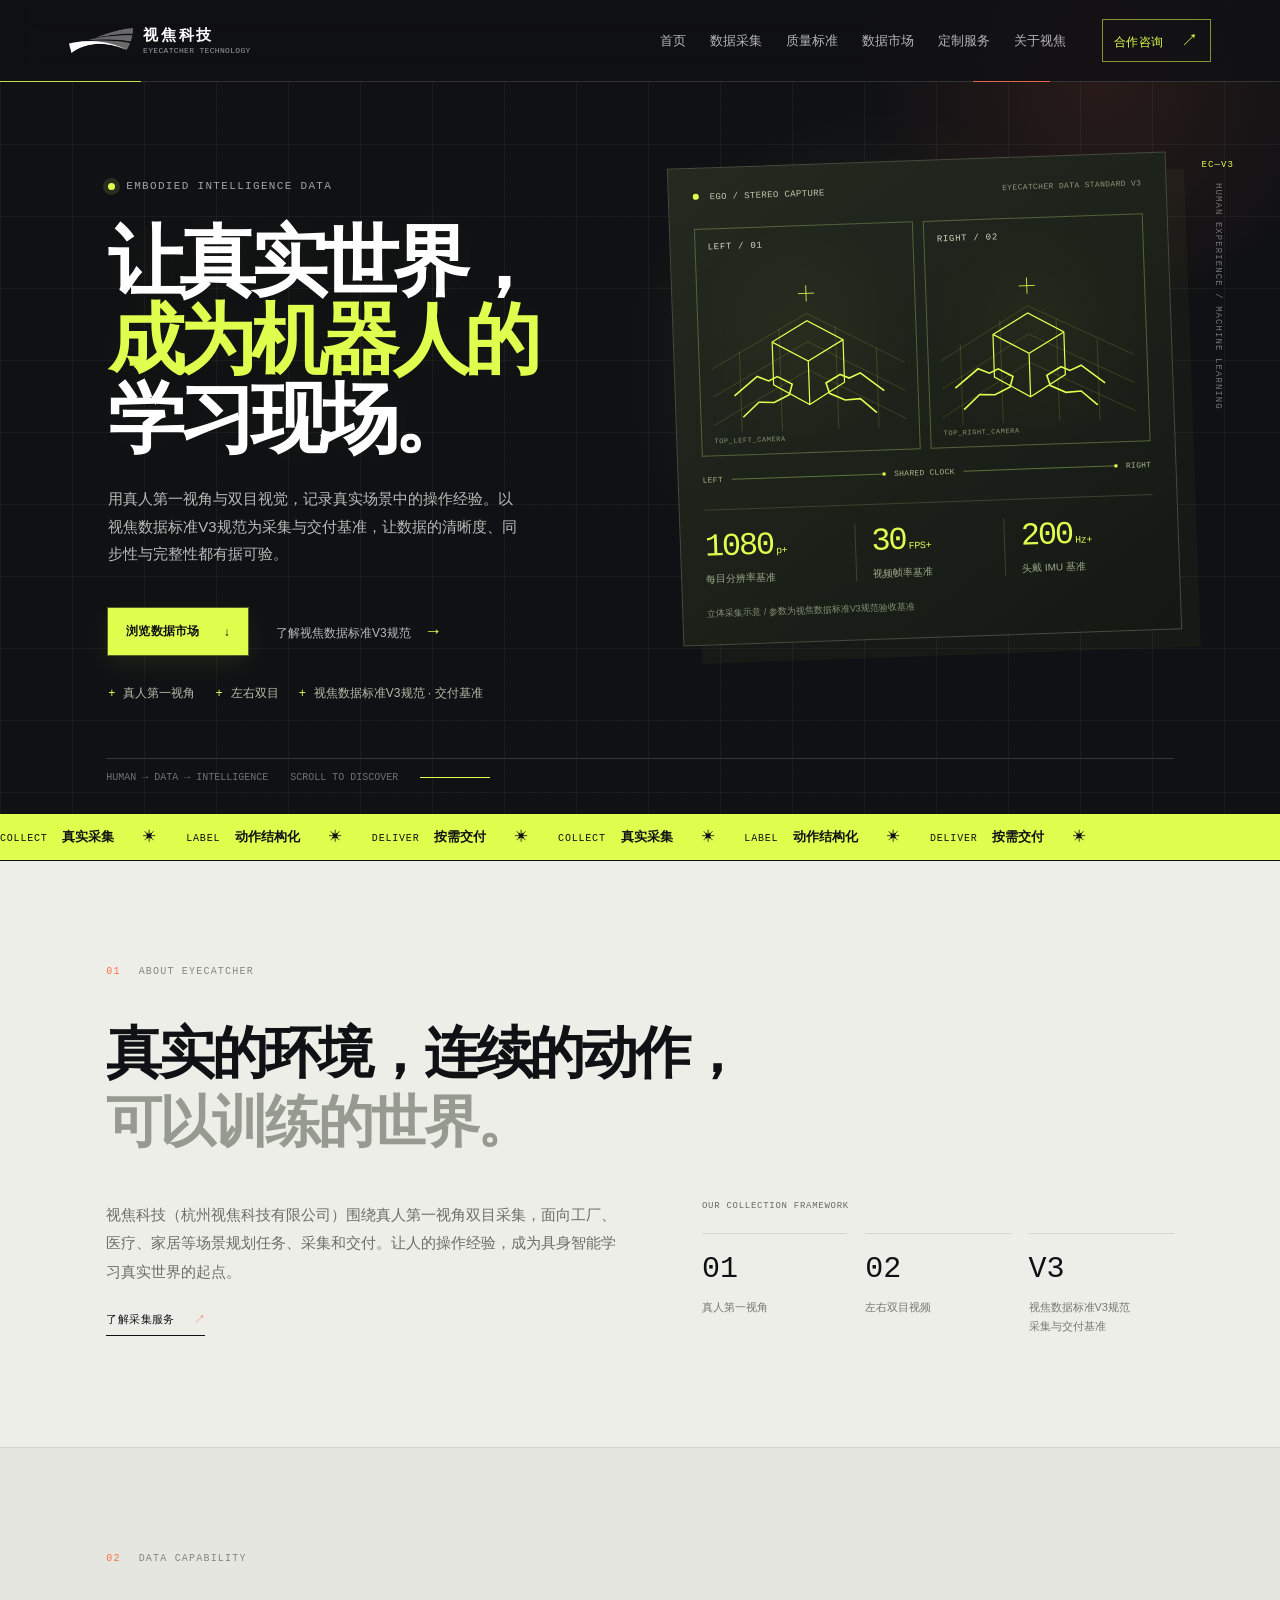
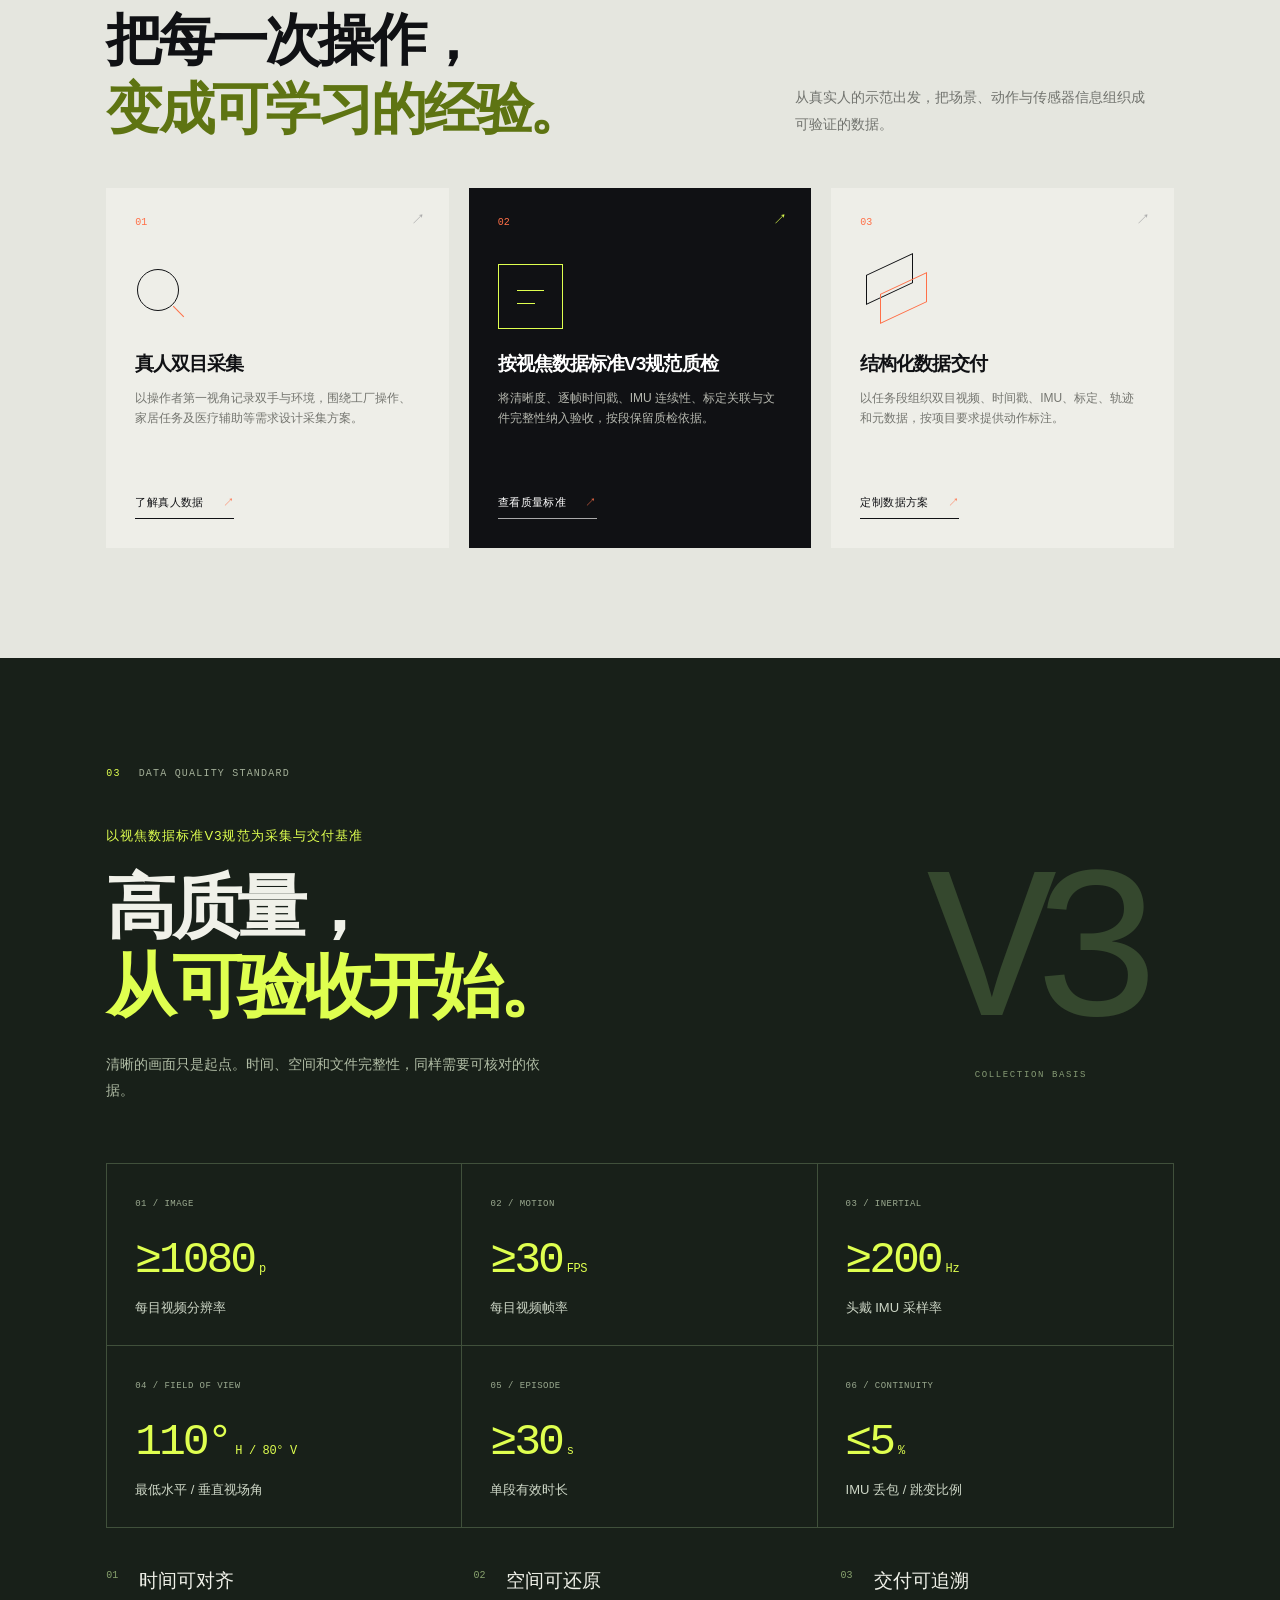
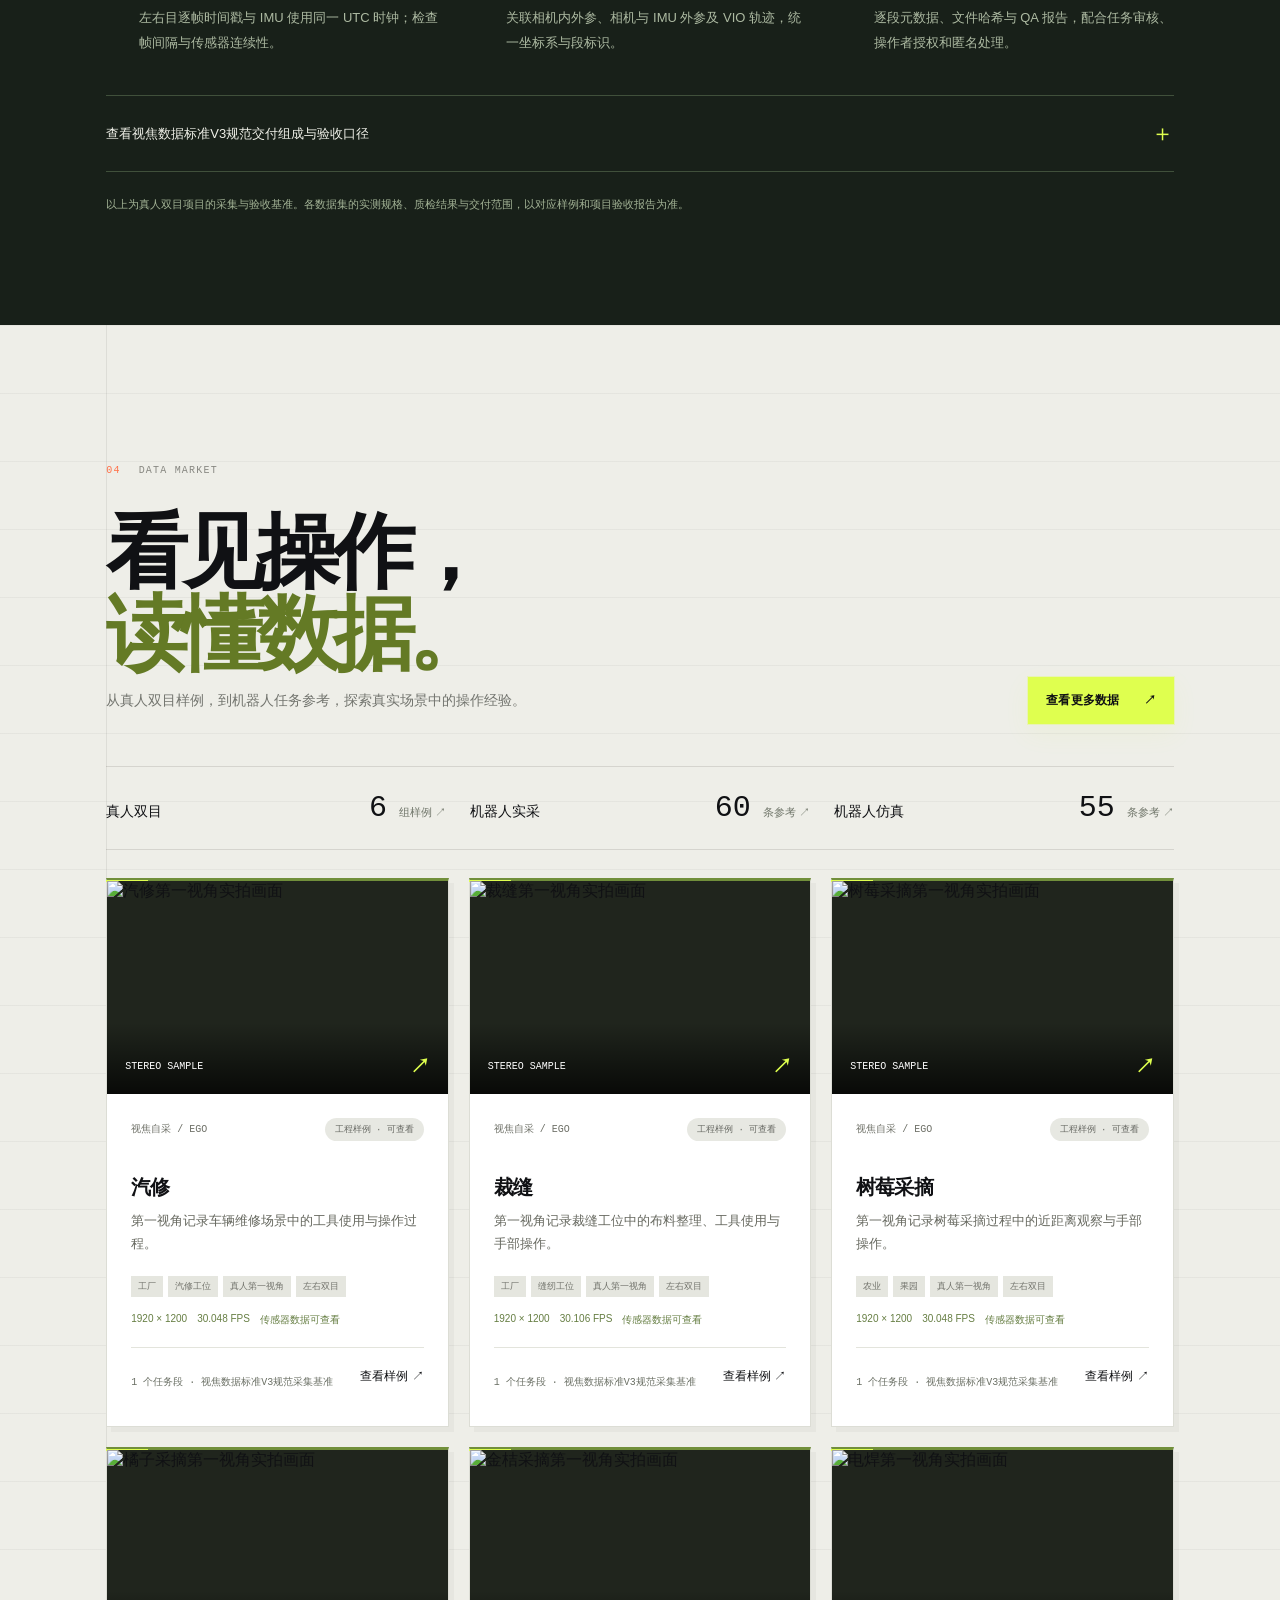
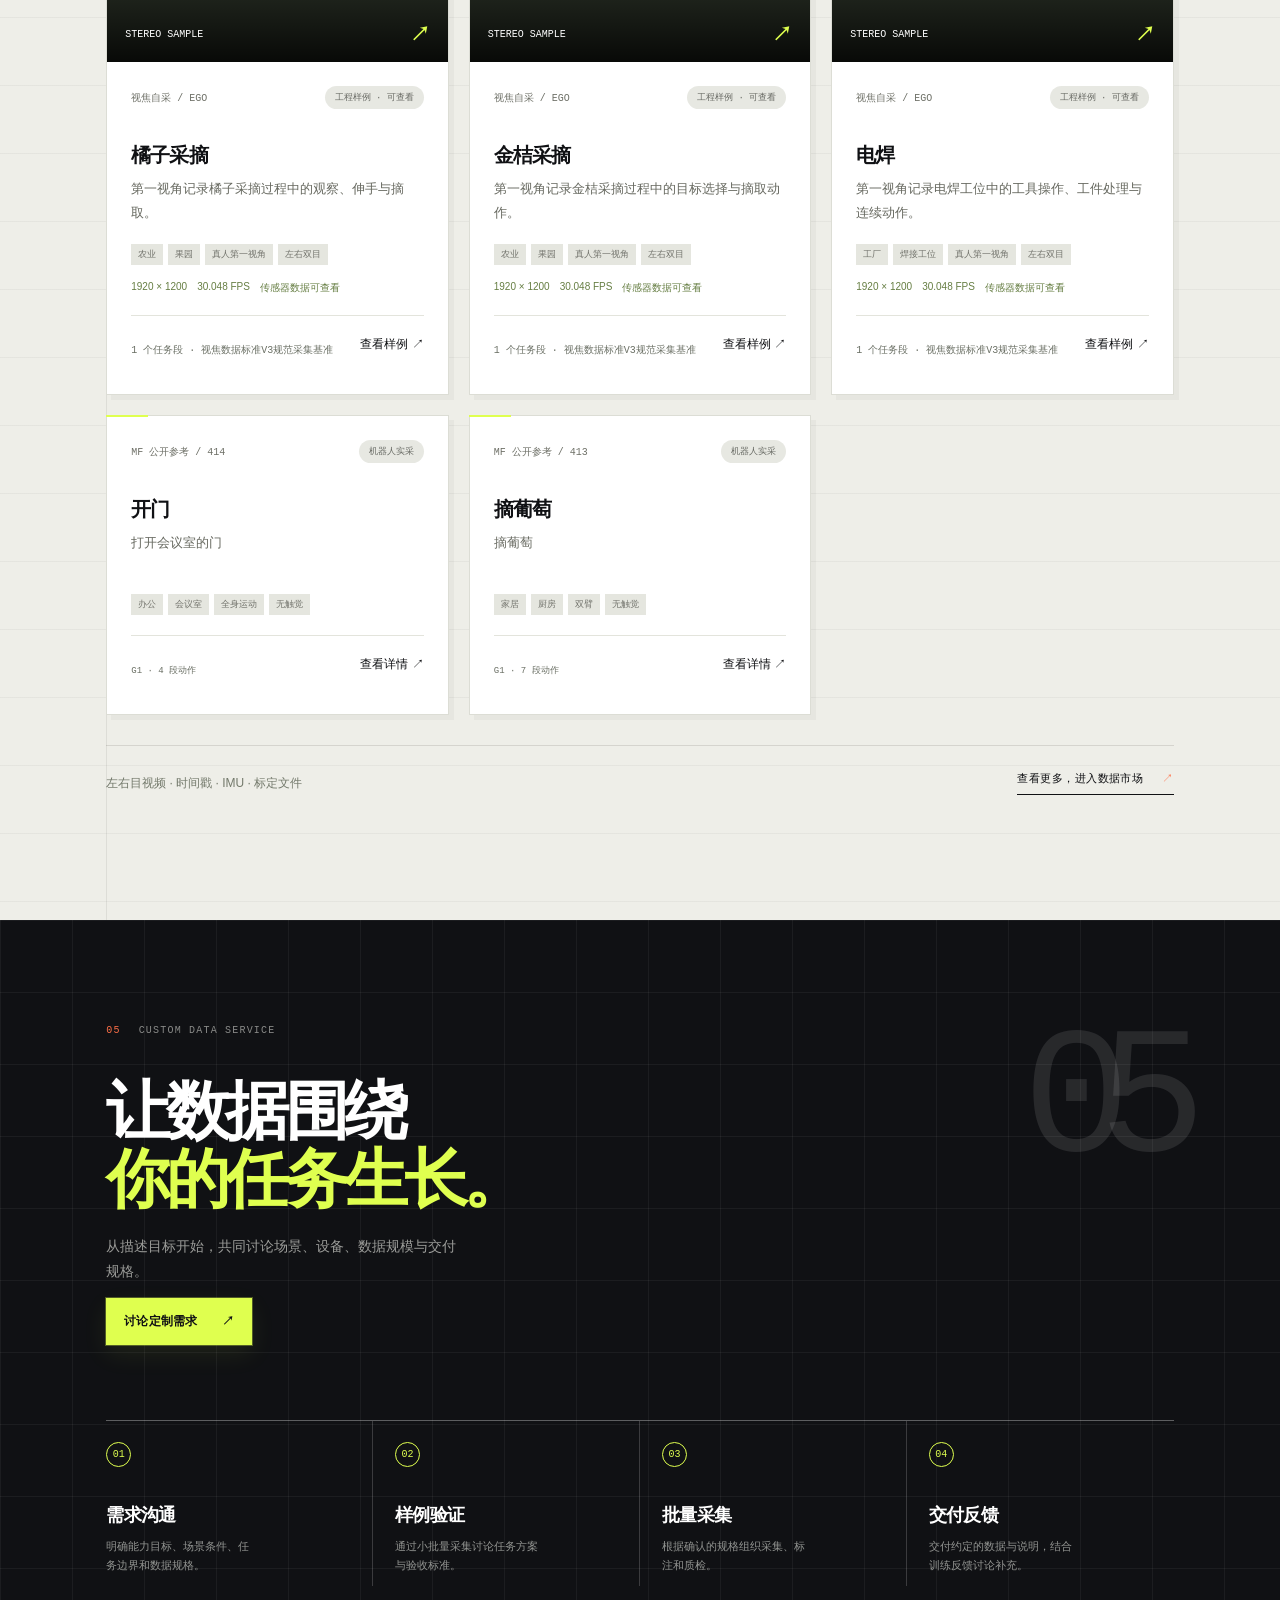
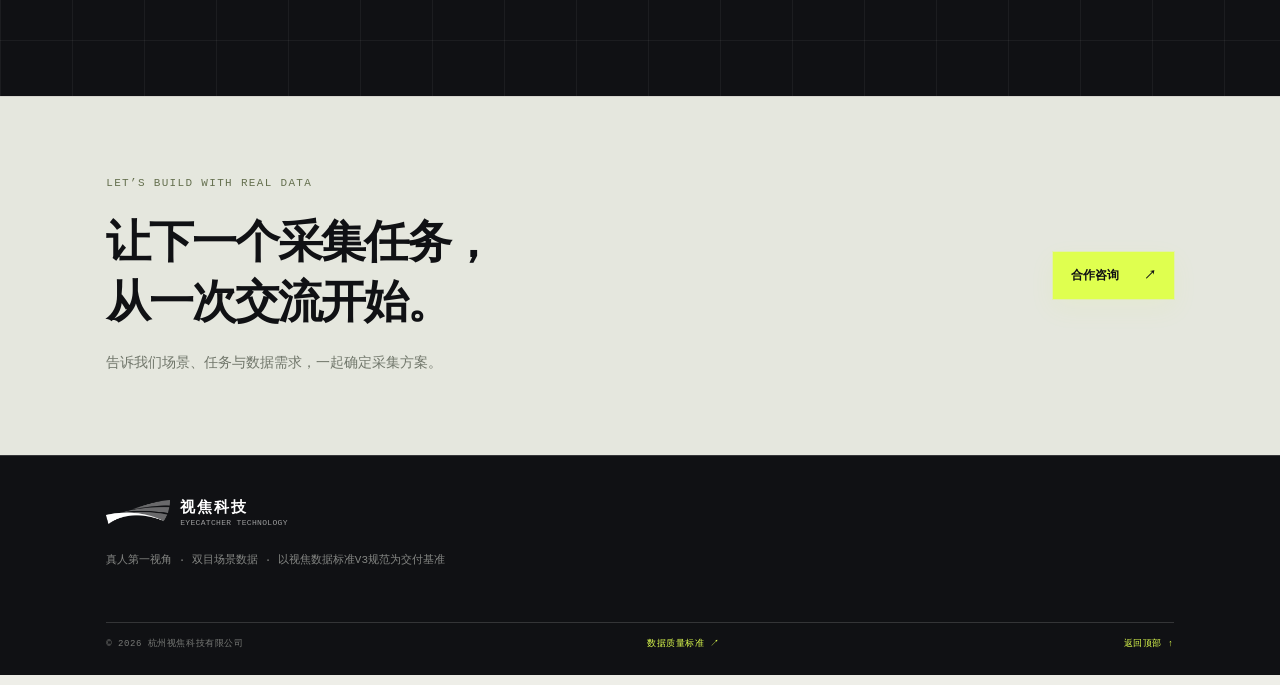
==== commit 2aec67da: "Add welding and tailoring cases with hand keypoint viewer" ====
--- a/index.html
+++ b/index.html
@@ -4,8 +4,8 @@
     <meta charset="UTF-8" />
     <meta name="viewport" content="width=device-width, initial-scale=1.0" />
     <meta name="description" content="视焦科技：以视焦数据标准V3规范为采集与交付基准，面向工厂、医疗、家居等场景提供真人第一视角双目数据采集与定制服务。" />
-    <title>视焦科技 · 具身智能数据基础设施</title><link rel="icon" href="favicon.ico?v=20261106" sizes="any" /><link rel="icon" type="image/png" sizes="32x32" href="assets/favicon-32.png?v=20261106" /><link rel="apple-touch-icon" href="assets/apple-touch-icon.png?v=20261106" />
-    <link rel="stylesheet" href="styles.css?v=20261106-alignment2" />
+    <title>视焦科技 · 具身智能数据基础设施</title><link rel="icon" href="favicon.ico?v=20261124" sizes="any" /><link rel="icon" type="image/png" sizes="32x32" href="assets/favicon-32.png?v=20261124" /><link rel="apple-touch-icon" href="assets/apple-touch-icon.png?v=20261124" />
+    <link rel="stylesheet" href="styles.css?v=20261124-cases1" />
   </head>
   <body data-page="home">
     <div class="site-shell">
@@ -102,7 +102,7 @@
 
       <footer class="site-footer"><div class="footer-brand"><span class="brand-mark"><img src="assets/shijiao-mark.png" alt="" /></span><span><strong>视焦科技</strong><small>EYECATCHER TECHNOLOGY</small></span></div><p>真人第一视角 · 双目场景数据 · 以视焦数据标准V3规范为交付基准</p><div class="footer-bottom"><span>© 2026 杭州视焦科技有限公司</span><a href="#standards">数据质量标准 ↗</a><a href="#top">返回顶部 ↑</a></div></footer>
     </div>
-    <script src="site.js?v=20261106-market-pages1"></script>
-    <script src="app.js?v=20261106-controls1"></script>
+    <script src="site.js?v=20261124-cases1"></script>
+    <script src="app.js?v=20261124-cases1"></script>
   </body>
 </html>
--- a/styles.css
+++ b/styles.css
@@ -674,3 +674,22 @@
 @media(max-width:700px){body[data-page="market"] .market,.contact-page{padding-top:110px}.breadcrumbs{margin-bottom:32px}.home-market .market-heading{display:block}.preview-categories{gap:12px;margin-top:32px}.preview-categories a{flex-direction:column;gap:9px;align-items:start;font-size:12px;padding:18px 0}.preview-categories strong{margin:0;font-size:28px}.preview-categories span{font-size:9px}.home-market-grid{grid-template-columns:1fr}.preview-footer{align-items:start;flex-direction:column}.home-market .data-card{padding:22px}.home-market .sample-cover{margin:-22px -22px 22px}.market-v2 .sample-cover{margin:-18px -18px 22px}.contact-teaser{display:block;padding-block:55px}.contact-teaser .button{margin-top:28px}.business-heading{margin-top:40px;gap:16px;flex-wrap:wrap}.business-grid{grid-template-columns:1fr;gap:18px}.business-card{padding:26px}.business-phone{font-size:26px}.business-card h3{margin-top:30px}.business-wechat{align-items:end;flex-direction:row}.business-wechat strong{font-size:14px}.company-information{grid-template-columns:1fr;gap:25px;margin-top:30px}.company-information dl>div{grid-template-columns:70px 1fr;gap:12px}.company-information h2{font-size:22px}.company-information dd{font-size:13px}.contact-page-heading>p{font-size:14px}.contact-page-heading>p br{display:none}.sample-tabs{margin-inline:20px;gap:22px}.sample-tabs button{font-size:12px}.sample-tabs~section{margin-inline:20px}.sample-playbar{align-items:start;flex-direction:column;gap:12px}.sample-video-grid{grid-template-columns:1fr;gap:22px}.sample-stat-grid>div{padding:18px 12px}.sample-stat-grid strong{font-size:19px}.sample-section-heading{align-items:start;flex-direction:column;gap:8px}.sample-section-heading .arrow-link{margin-bottom:10px}.imu-chart{padding:14px}.imu-chart figcaption{gap:12px;font-size:11px}.imu-chart figcaption span{font-size:9px}.chart-legend{gap:12px}.chart-legend>span:last-child{margin-left:0}.sample-status-list>div{font-size:11px;padding:13px 12px;gap:16px}.sample-download-heading{display:block}.sample-download-heading .button{margin-top:16px}.sample-file-list article{gap:14px}.sample-file-list strong{font-size:11px}.sample-file-list .arrow-link{font-size:10px}.task-dialog-bar>span{font-size:8px}.sample-code pre{font-size:10px;padding:12px}.sample-code summary{font-size:12px}}
 @media(prefers-reduced-motion:reduce){.sample-cover img{transition:none}}
 @media(max-width:400px){.business-wechat{flex-direction:column;align-items:start;gap:18px}.business-phone{font-size:23px}.business-wechat strong{overflow-wrap:normal;white-space:nowrap}}
+
+/* Interactive hand keypoint viewer */
+.handpose-viewer{background:#111317;border:1px solid #2d3238;color:#f4f6f2;overflow:hidden}
+.handpose-toolbar{display:flex;align-items:center;justify-content:space-between;gap:16px;padding:14px 16px;border-bottom:1px solid #2d3238;background:#171a1f}
+.handpose-eyes{display:flex;gap:6px;flex-wrap:wrap}
+.handpose-eye,.handpose-reset{border:1px solid #46505a;background:transparent;color:#c9d0d4;padding:8px 11px;font:11px var(--sans);cursor:pointer;transition:background .2s,border-color .2s,color .2s}
+.handpose-eye:hover,.handpose-reset:hover{border-color:#dfff4f;color:#f5f8e9}
+.handpose-eye.is-active{background:#dfff4f;color:#111317;border-color:#dfff4f}
+.handpose-frame-control{display:flex;align-items:center;gap:12px;min-width:min(380px,45%);font:10px var(--mono);color:#aeb8b4}
+.handpose-frame-control span{white-space:nowrap}
+.handpose-frame-control input{width:100%;accent-color:#dfff4f;cursor:pointer}
+.handpose-canvas{display:block;width:100%;height:420px;background:radial-gradient(circle at 50% 48%,#242a2b 0,#14171b 55%,#101216 100%);touch-action:none;cursor:grab}
+.handpose-canvas:active{cursor:grabbing}
+.handpose-caption{display:flex;justify-content:space-between;gap:16px;padding:11px 16px;color:#8f9a98;font:10px/1.6 var(--mono);border-top:1px solid #2d3238}
+.handpose-caption span:last-child{color:#dfff4f}
+.handpose-empty{padding:36px 20px;background:#eef1e6;border:1px solid #d3dac7;color:#66715b}
+.handpose-empty strong{display:block;color:var(--ink);font-size:16px;margin-bottom:10px}
+.handpose-empty p{margin:0;font-size:12px;line-height:1.8}
+@media(max-width:700px){.handpose-toolbar{align-items:stretch;flex-direction:column}.handpose-frame-control{min-width:0}.handpose-canvas{height:320px}.handpose-caption{align-items:start;flex-direction:column;gap:3px}}
